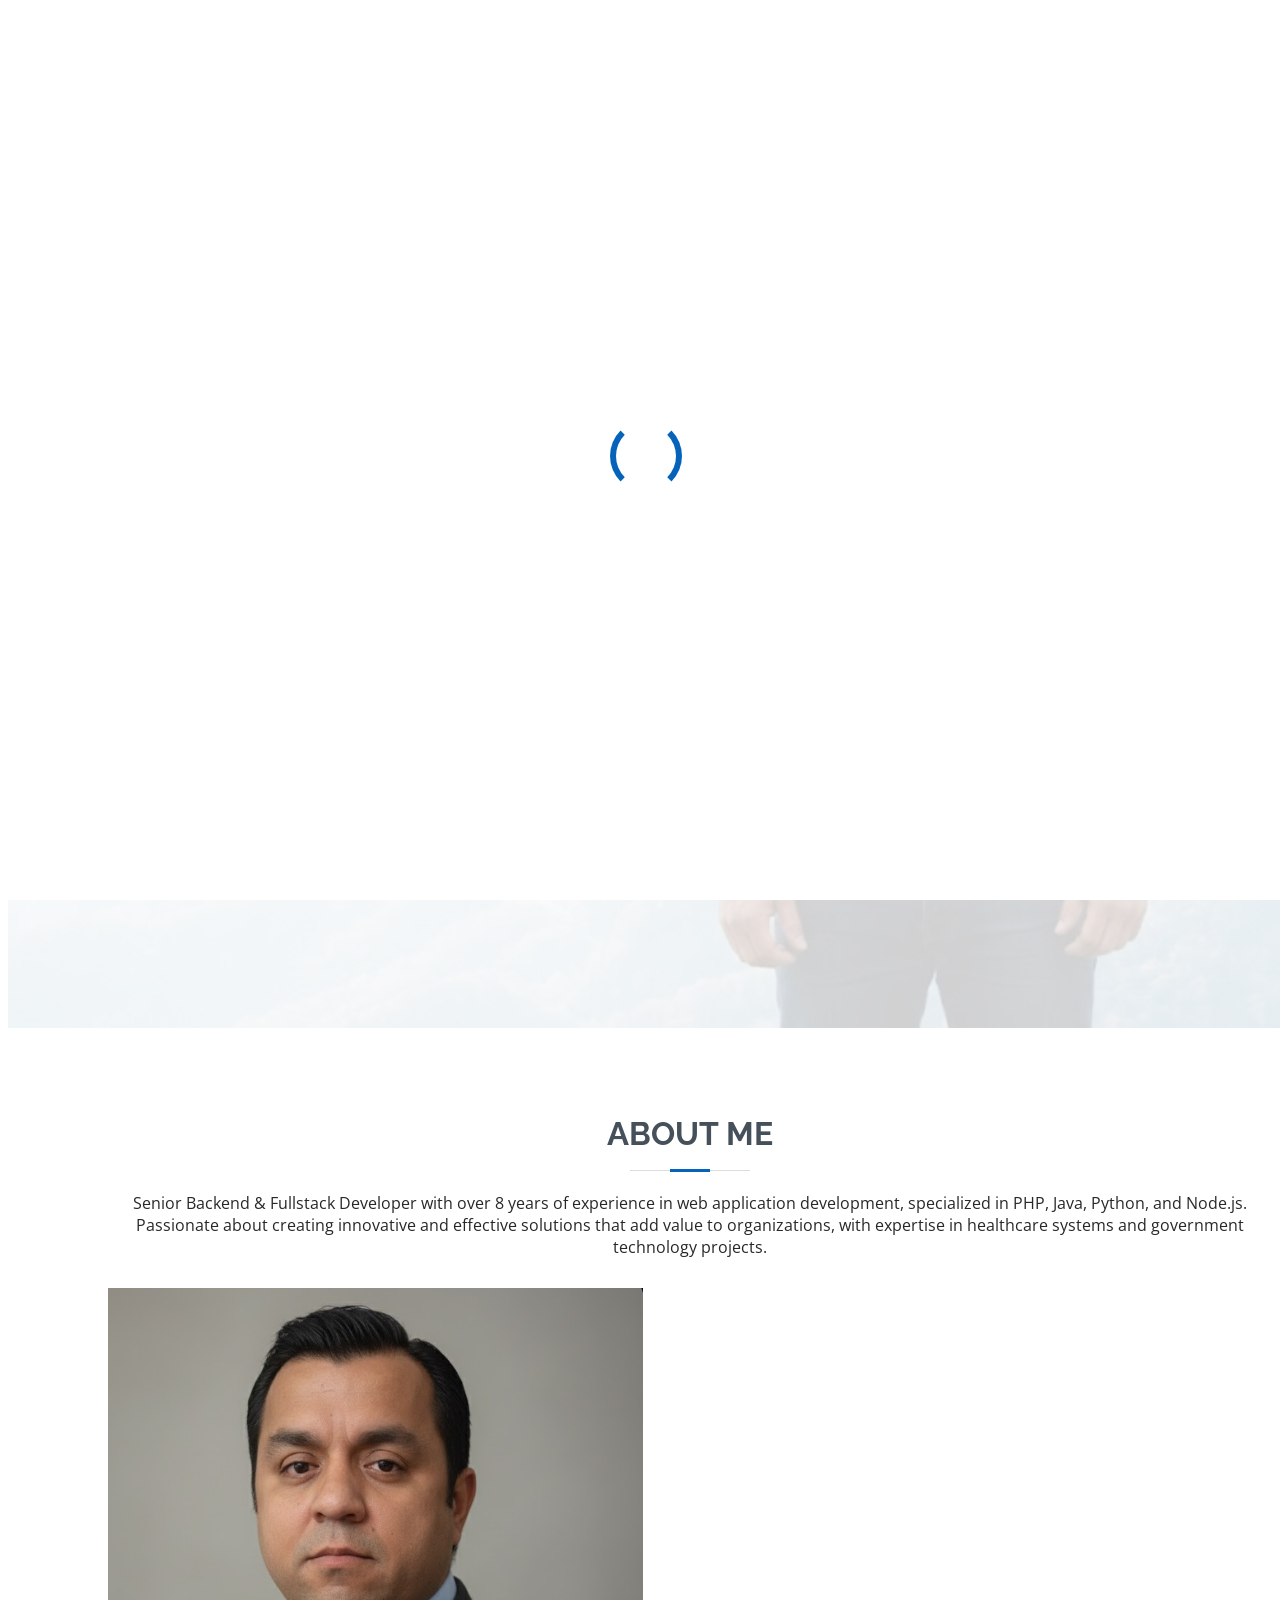
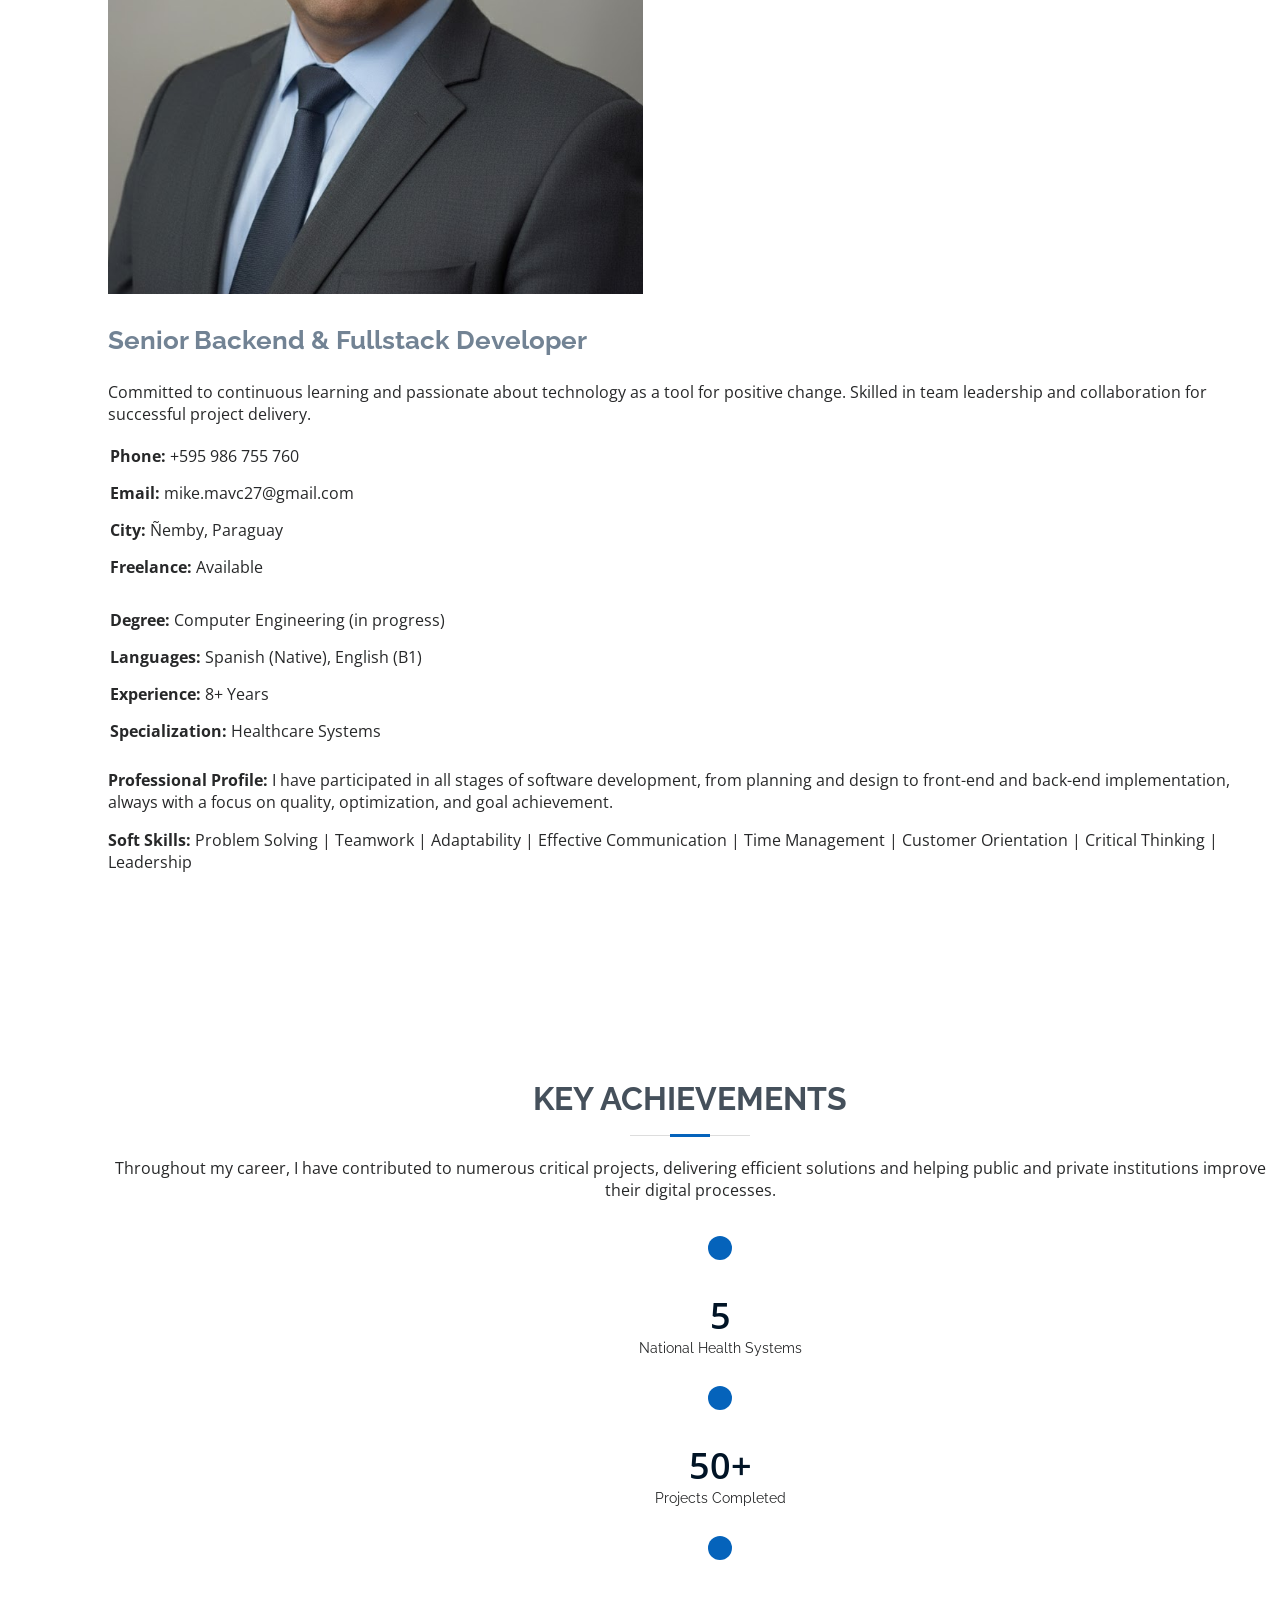
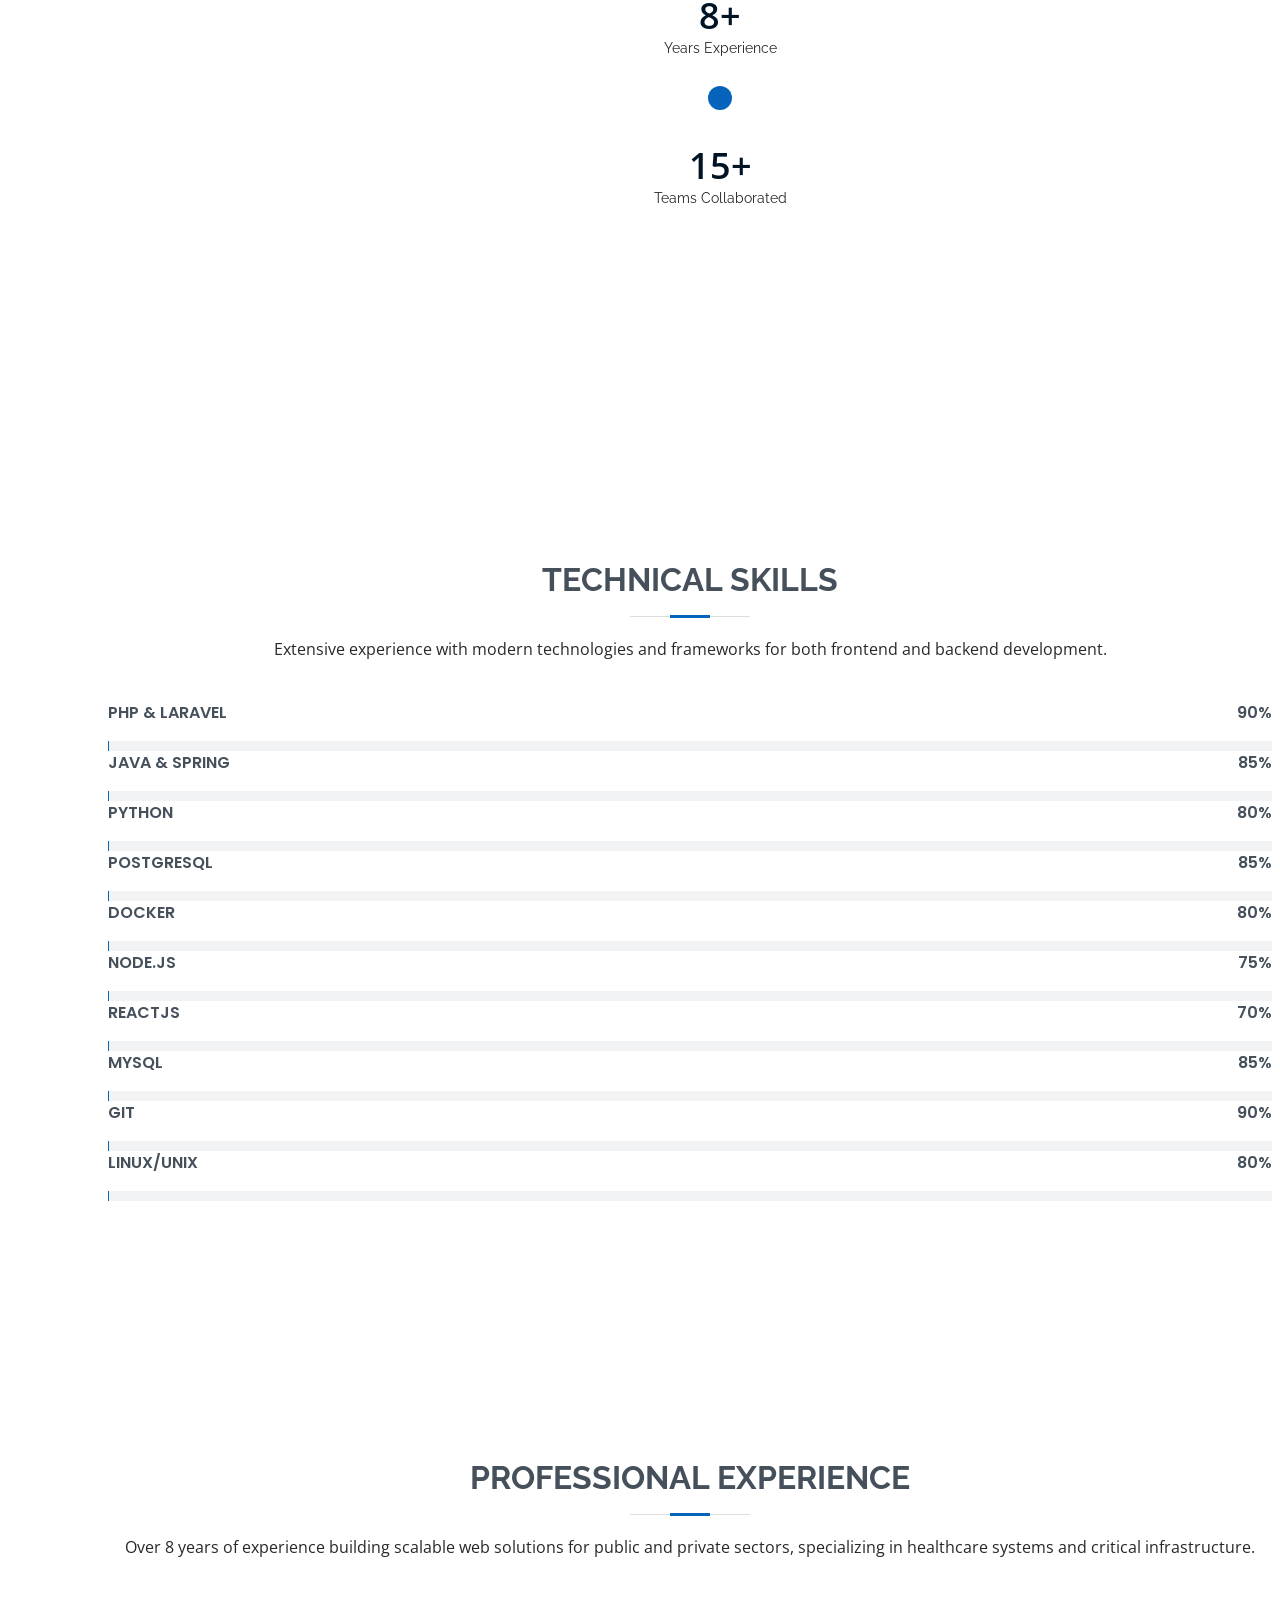
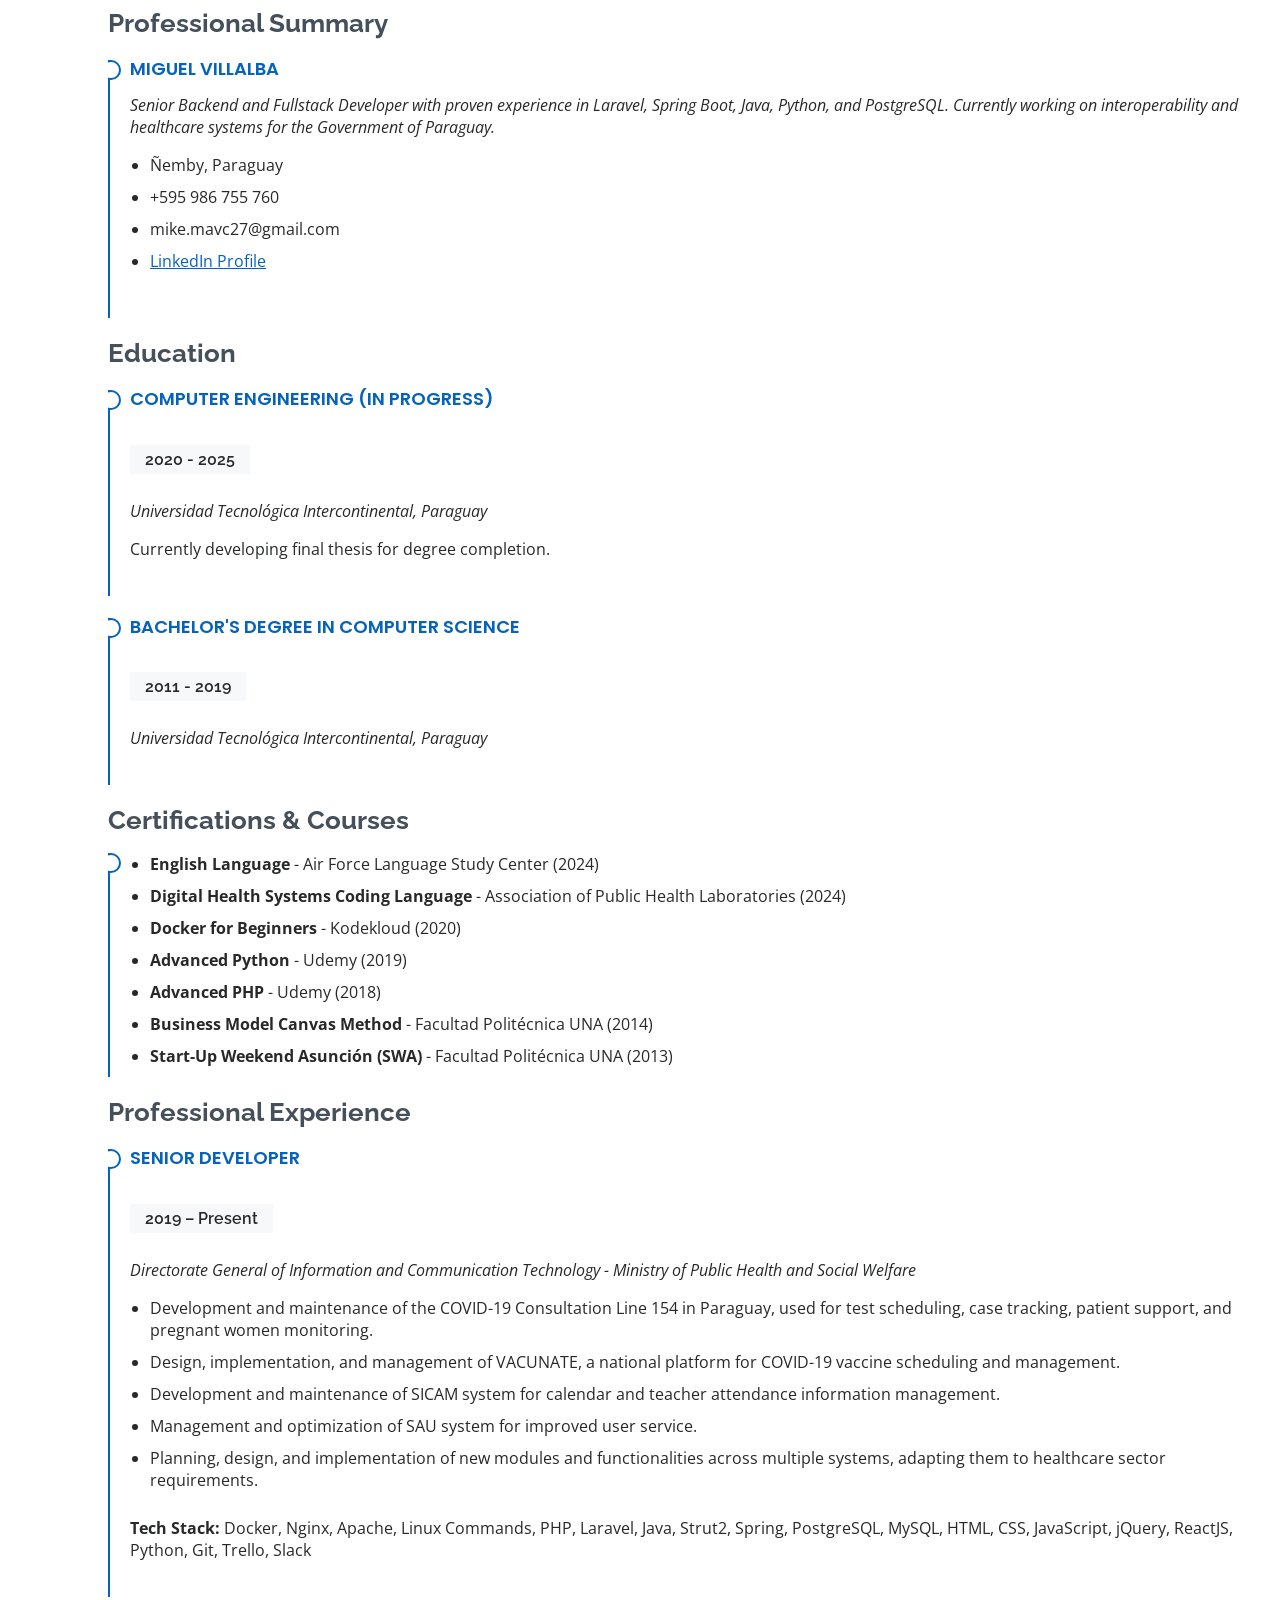
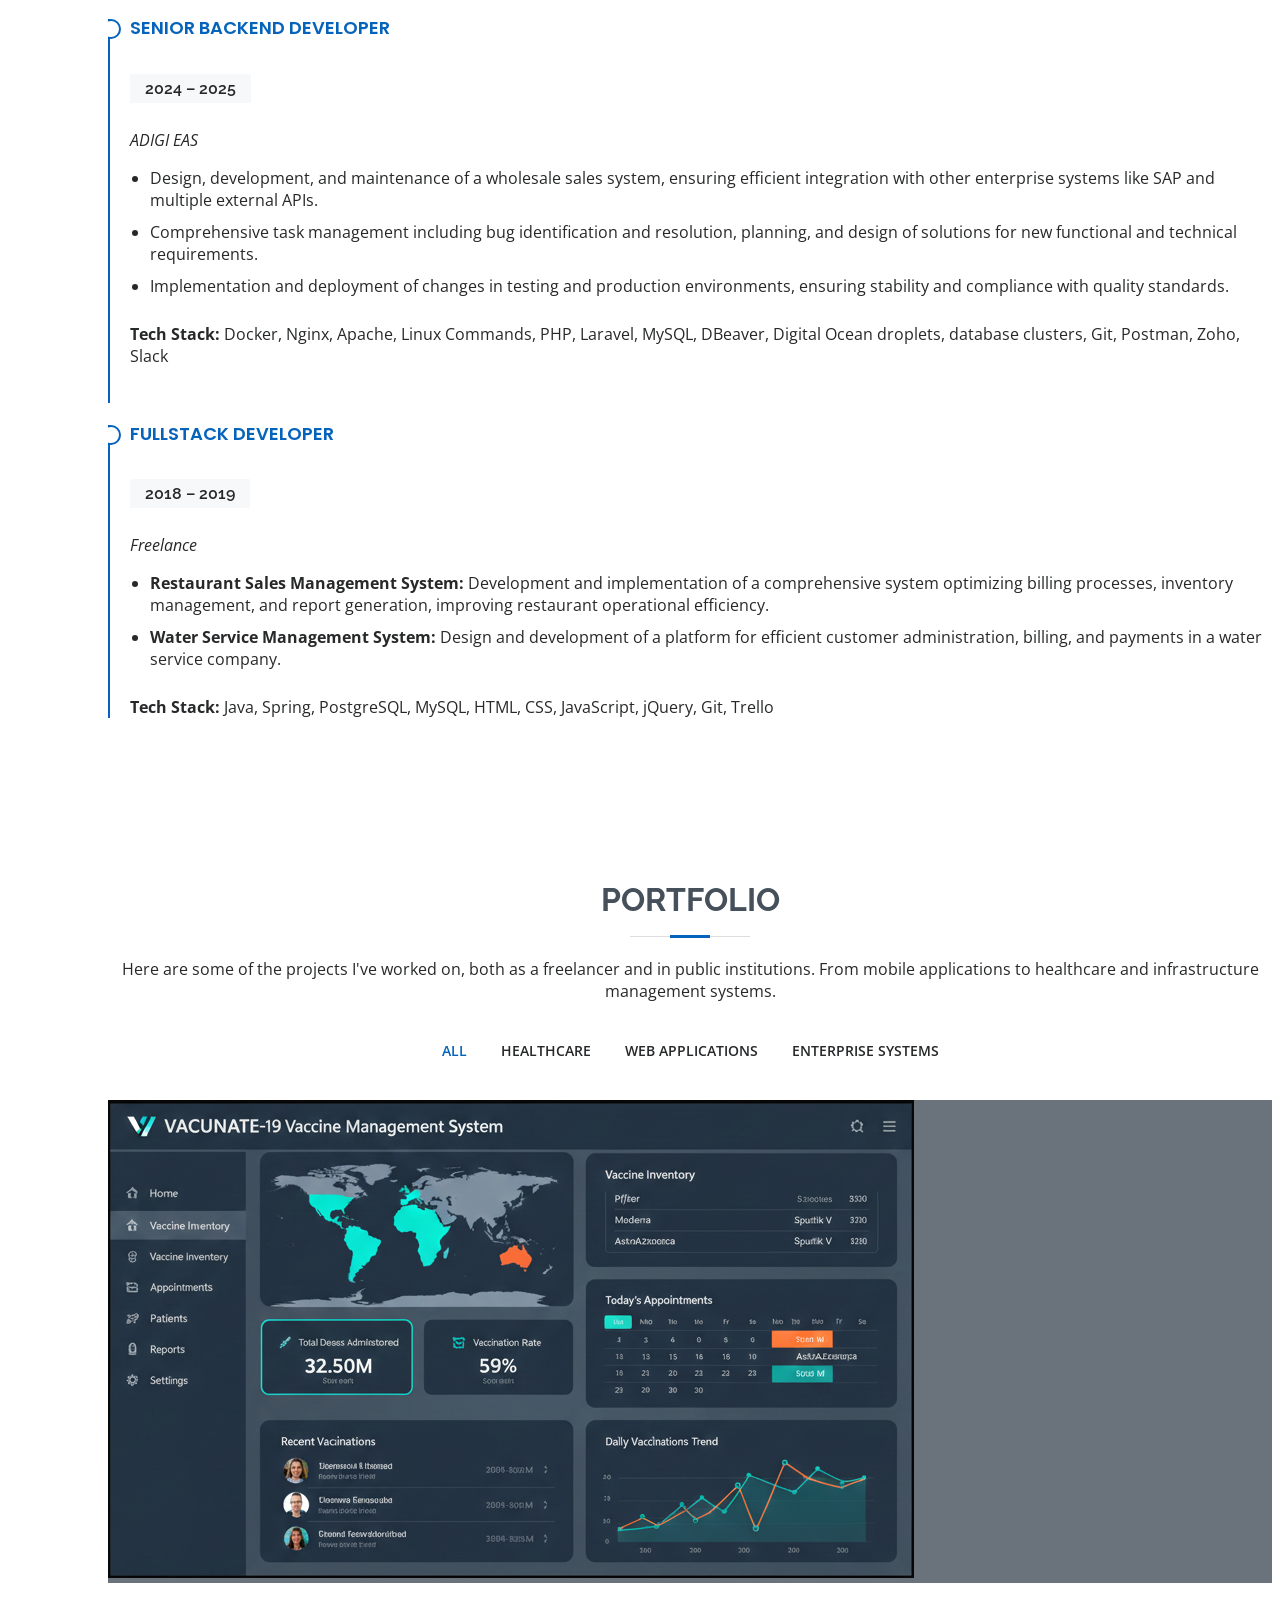
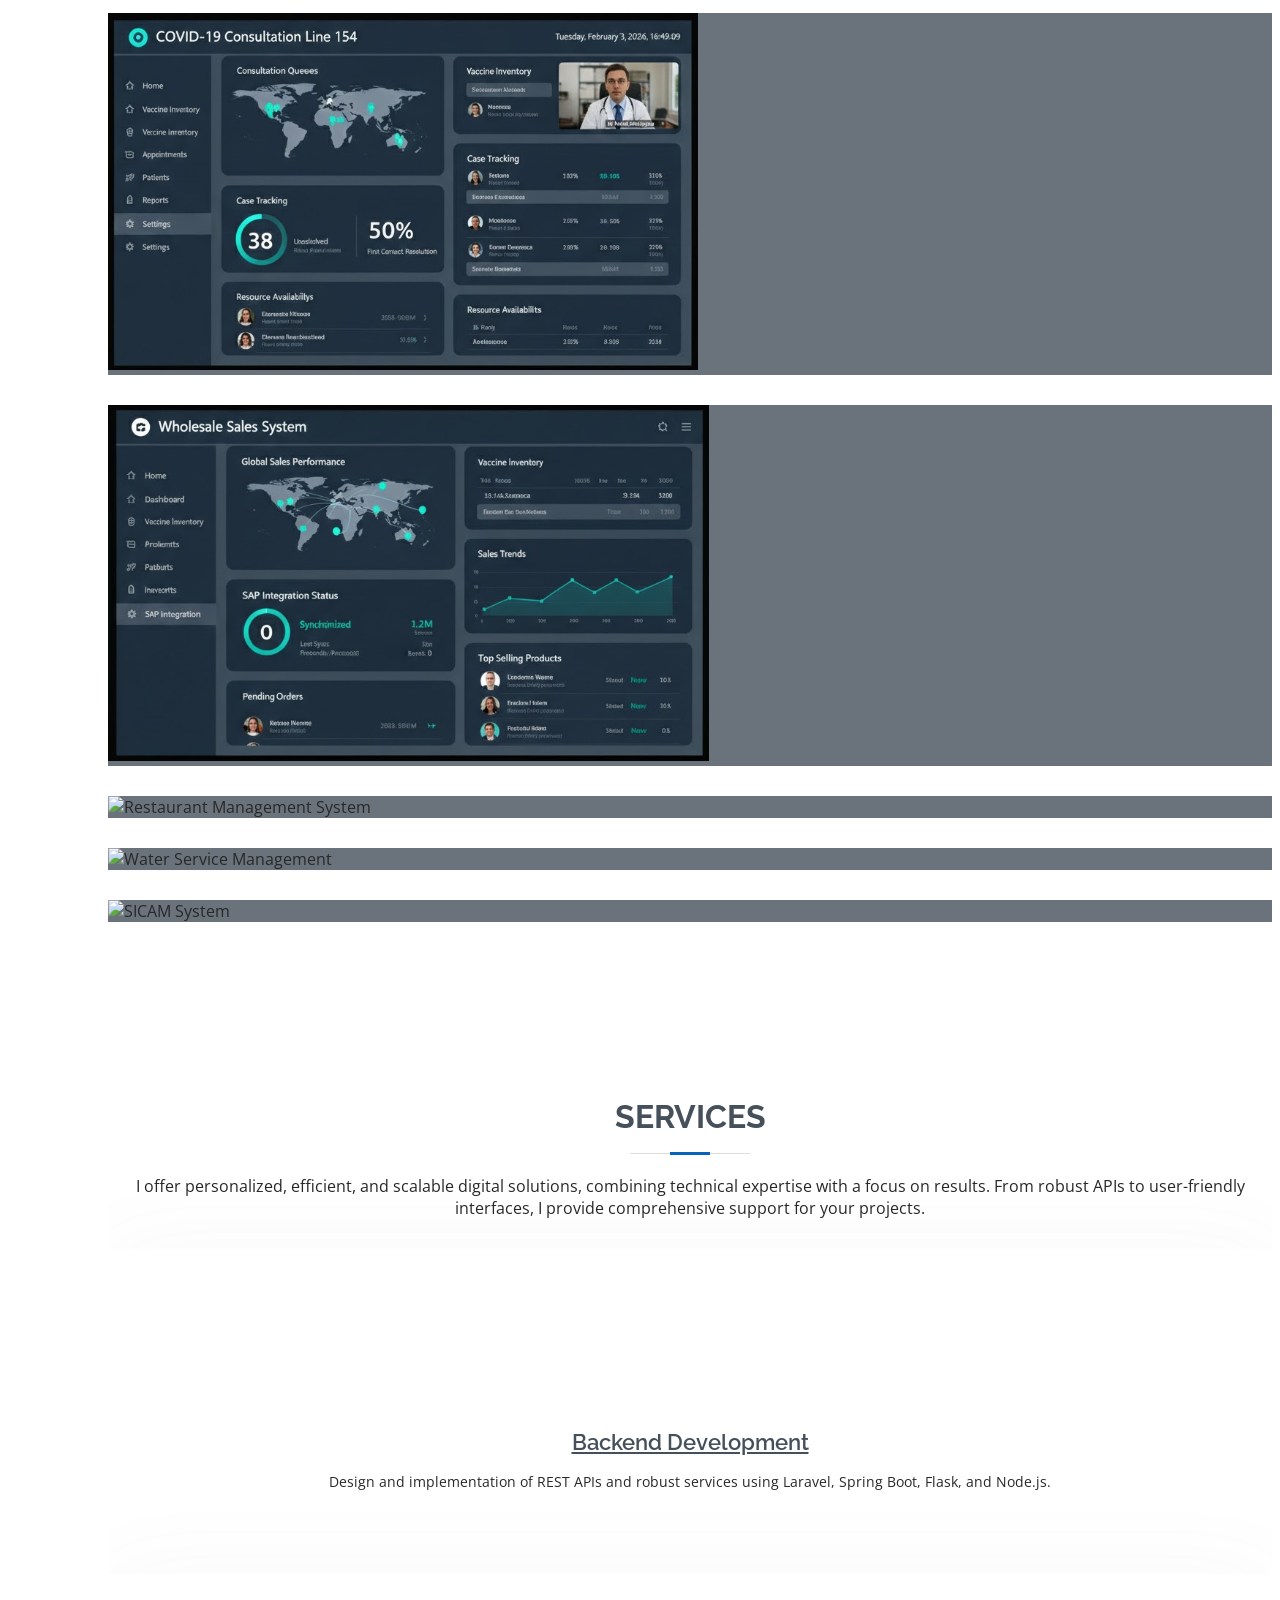
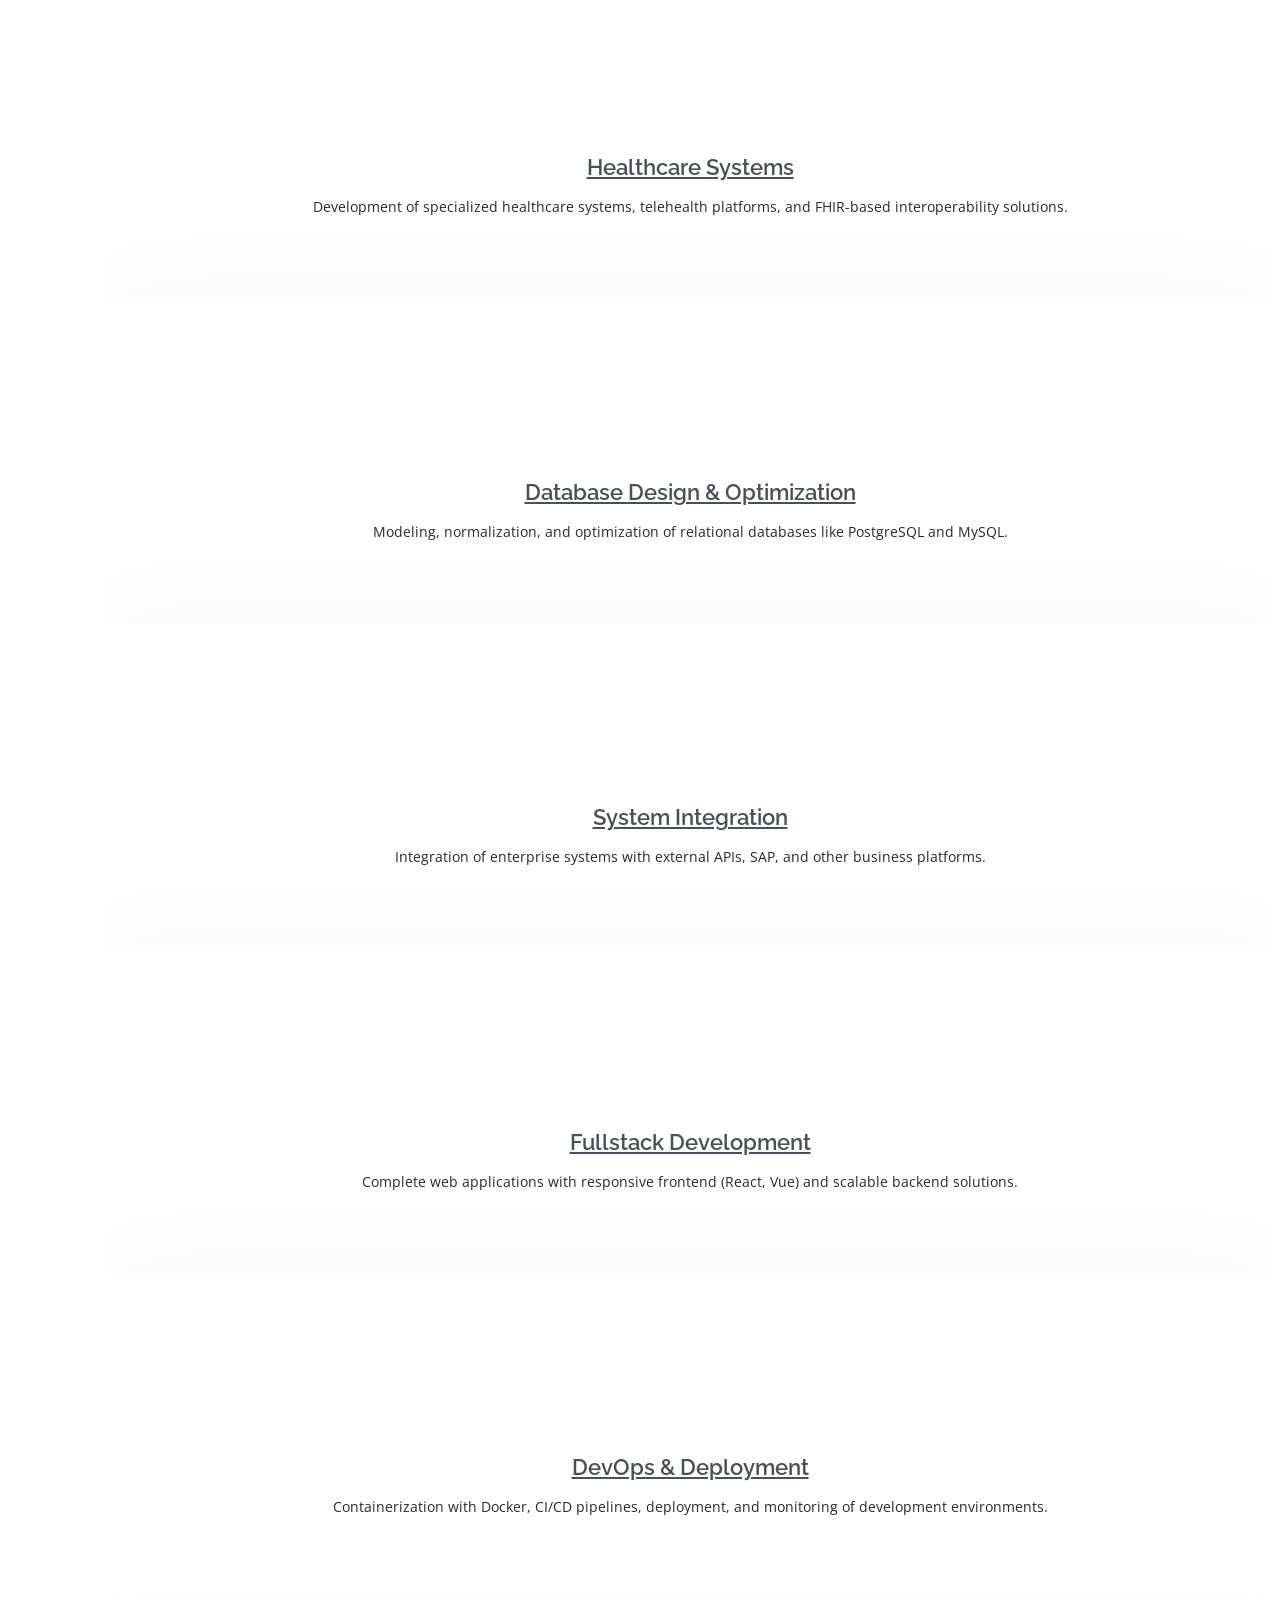
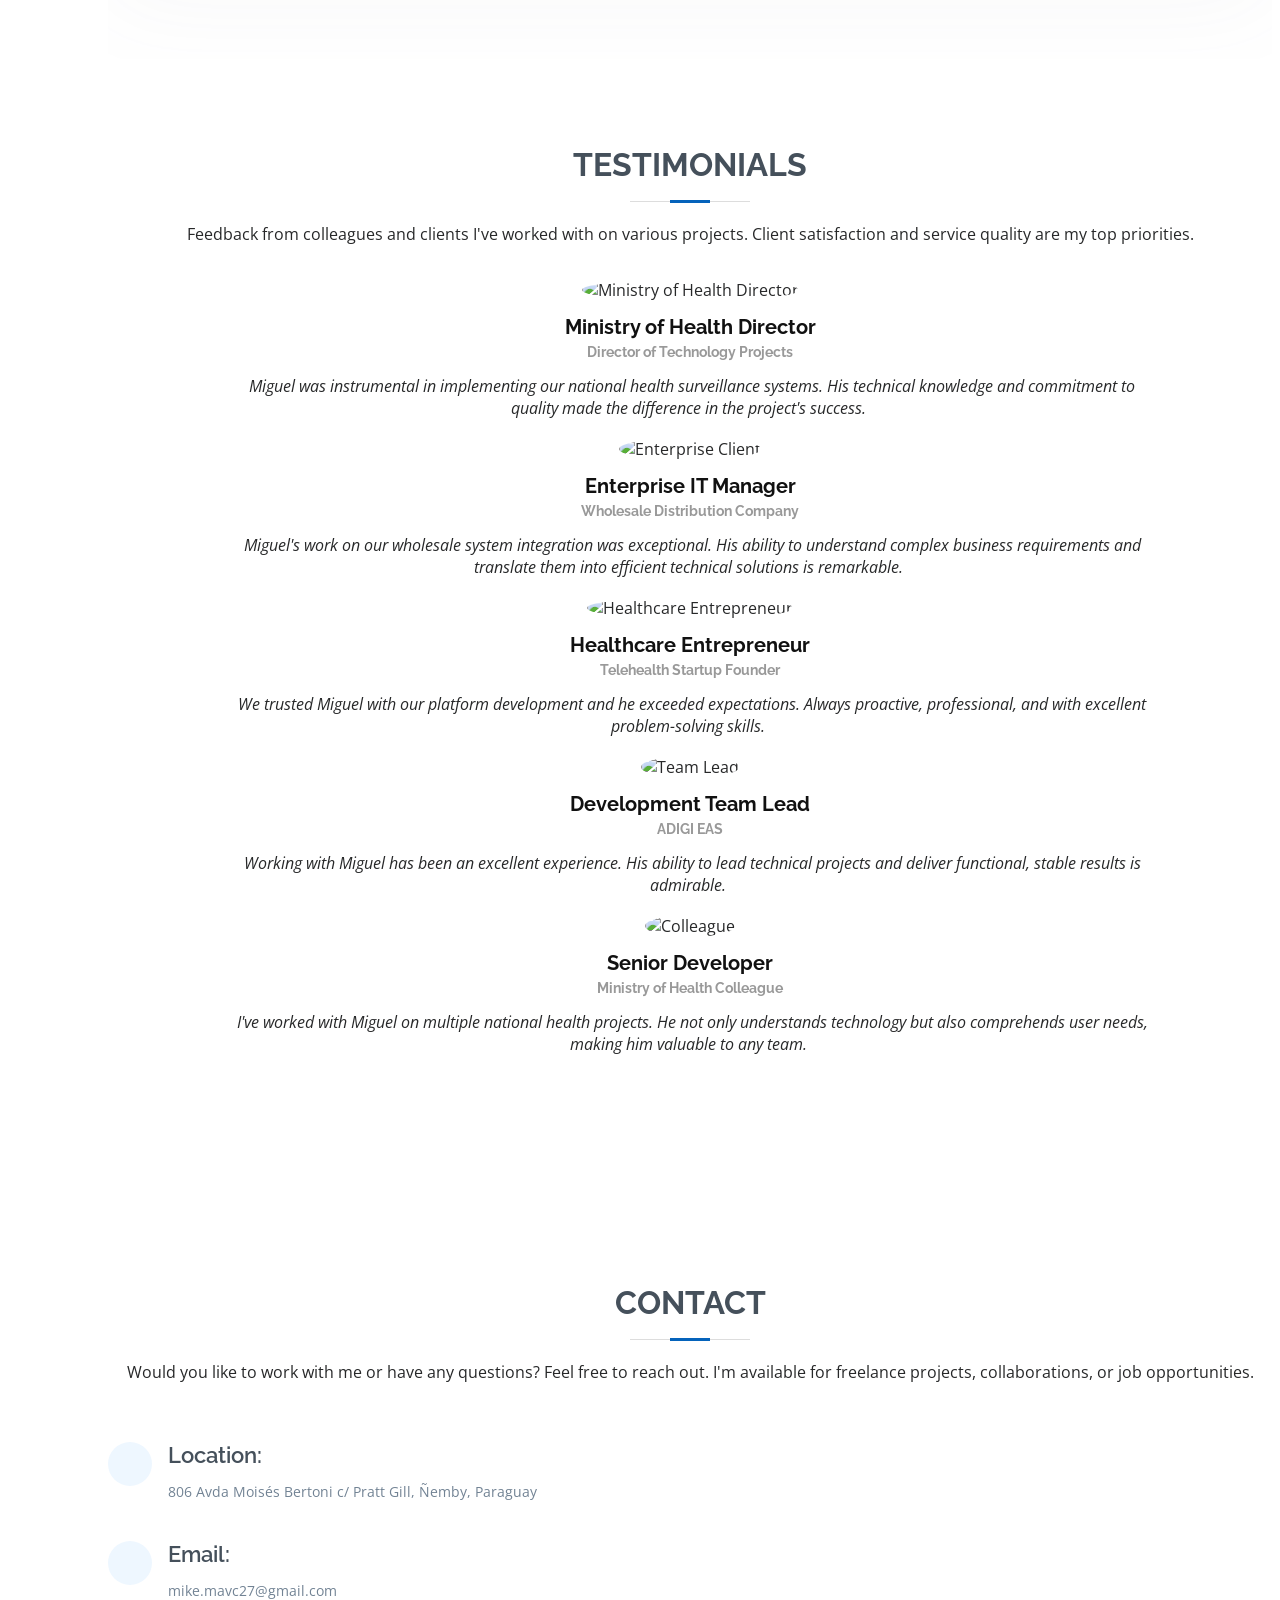
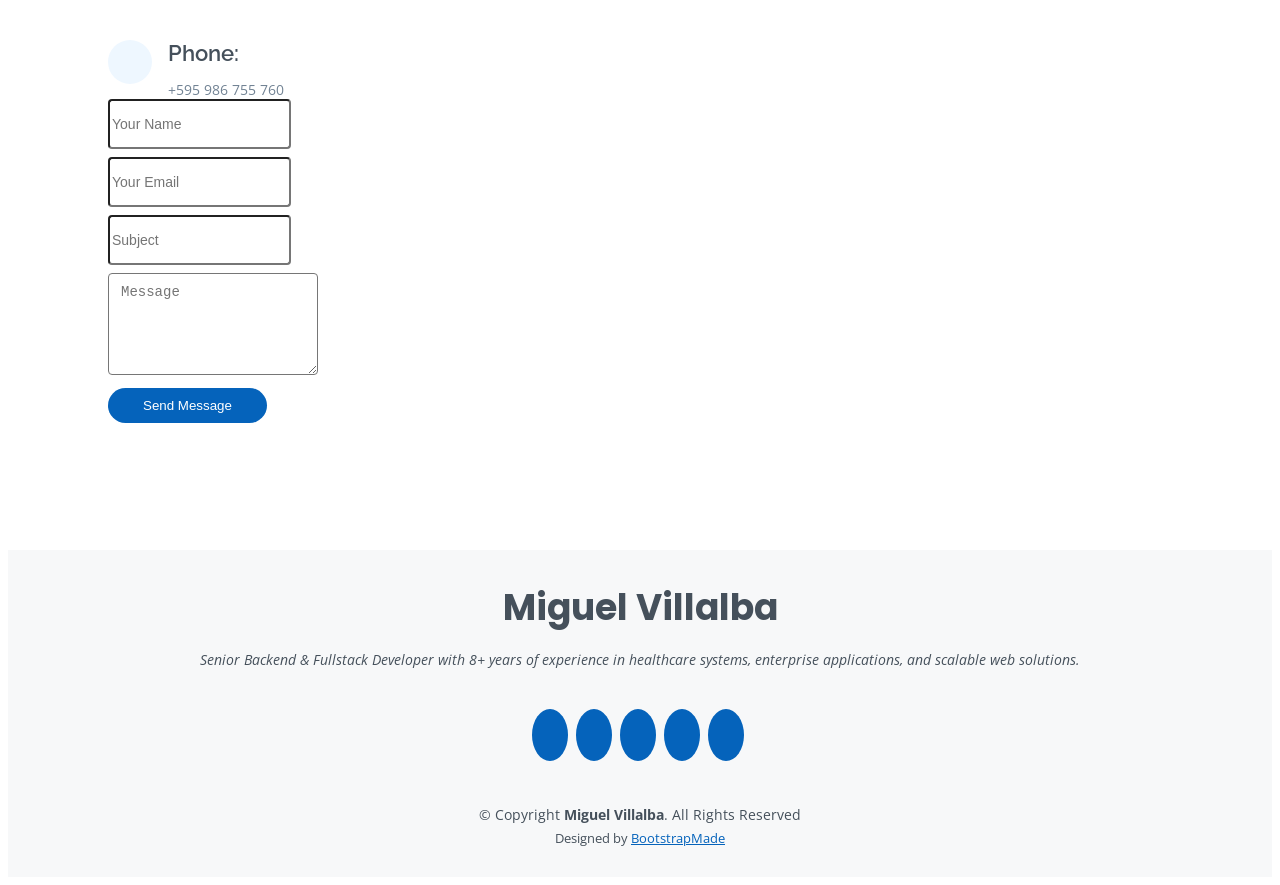
==== index.html @ 80e0166b "fixes" ====
<!DOCTYPE html>
<html lang="en">
  <head>
    <meta charset="utf-8" />
    <meta content="width=device-width, initial-scale=1.0" name="viewport" />

    <title>Miguel Villalba - Senior Backend & Fullstack Developer</title>
    <meta content="Senior Backend & Fullstack Developer with 8+ years of experience in PHP, Java, Python, Node.js, Laravel, Spring Boot. Specialized in health systems and scalable web applications." name="description" />
    <meta content="backend developer, fullstack developer, laravel, spring boot, python, php, java, healthcare systems, FHIR, Paraguay developer" name="keywords" />

    <!-- Favicons -->
    <link href="assets/img/favicon.png" rel="icon" />
    <link href="assets/img/apple-touch-icon.png" rel="apple-touch-icon" />

    <!-- Google Fonts -->
    <link
      href="https://fonts.googleapis.com/css?family=Open+Sans:300,300i,400,400i,600,600i,700,700i|Raleway:300,300i,400,400i,500,500i,600,600i,700,700i|Poppins:300,300i,400,400i,500,500i,600,600i,700,700i"
      rel="stylesheet"
    />

    <!-- Vendor CSS Files -->
    <link
      href="assets/vendor/bootstrap/css/bootstrap.min.css"
      rel="stylesheet"
    />
    <link href="assets/vendor/icofont/icofont.min.css" rel="stylesheet" />
    <link href="assets/vendor/boxicons/css/boxicons.min.css" rel="stylesheet" />
    <link href="assets/vendor/venobox/venobox.css" rel="stylesheet" />
    <link
      href="assets/vendor/owl.carousel/assets/owl.carousel.min.css"
      rel="stylesheet"
    />
    <link href="assets/vendor/aos/aos.css" rel="stylesheet" />

    <!-- Template Main CSS File -->
    <link href="assets/css/style.css" rel="stylesheet" />

    <!-- =======================================================
  * Template Name: MyResume - v2.2.0
  * Template URL: https://bootstrapmade.com/free-html-bootstrap-template-my-resume/
  * Author: BootstrapMade.com
  * License: https://bootstrapmade.com/license/
  ======================================================== -->
  </head>

  <body>
    <!-- ======= Mobile nav toggle button ======= -->
    <button type="button" class="mobile-nav-toggle d-xl-none">
      <i class="icofont-navigation-menu"></i>
    </button>

    <!-- ======= Header ======= -->
    <header id="header" class="d-flex flex-column justify-content-center">
      <nav class="nav-menu">
        <ul>
          <li class="active">
            <a href="#hero"><i class="bx bx-home"></i> <span>Home</span></a>
          </li>
          <li>
            <a href="#about"><i class="bx bx-user"></i> <span>About</span></a>
          </li>
          <li>
            <a href="#resume"
              ><i class="bx bx-file-blank"></i> <span>Resume</span></a
            >
          </li>
          <li>
            <a href="#portfolio"
              ><i class="bx bx-book-content"></i> <span>Portfolio</span></a
            >
          </li>
          <li>
            <a href="#services"
              ><i class="bx bx-server"></i> <span>Services</span></a
            >
          </li>
          <li>
            <a href="#testimonials"
              ><i class="bx bx-chat"></i> <span>Testimonials</span></a
            >
          </li>
          <li>
            <a href="#contact"
              ><i class="bx bx-envelope"></i> <span>Contact</span></a
            >
          </li>
        </ul>
      </nav>
      <!-- .nav-menu -->
    </header>
    <!-- End Header -->

   <!-- ======= Hero ======= -->
<section id="hero" class="d-flex flex-column justify-content-center">
  <div class="container" data-aos="zoom-in" data-aos-delay="100">
    <h1>Miguel Villalba</h1>
    <p>
      <span class="typed" data-typed-items="Senior Backend Developer, Fullstack Developer, Healthcare Systems Specialist, FHIR Specialist"></span>
    </p>
    <div class="social-links">
      <a href="https://twitter.com/miguelvillalba" class="twitter" target="_blank"><i class="bx bxl-twitter"></i></a>
      <a href="https://github.com/MikeRider27" class="github" target="_blank"><i class="bx bxl-github"></i></a>
      <a href="https://www.facebook.com/miguel.villalba" class="facebook" target="_blank"><i class="bx bxl-facebook"></i></a>
      <a href="https://www.instagram.com/mike.mavc27" class="instagram" target="_blank"><i class="bx bxl-instagram"></i></a>
      <a href="https://www.linkedin.com/in/miguel-villalba-dev/" class="linkedin" target="_blank"><i class="bx bxl-linkedin"></i></a>
    </div>
  </div>
</section>
<!-- Fin Hero -->


    <main id="main">
      <!-- ======= Sobre mí ======= -->
      <section id="about" class="about">
        <div class="container" data-aos="fade-up">
          <div class="section-title">
            <h2>About Me</h2>
            <p>
              Senior Backend & Fullstack Developer with over 8 years of experience in web application development, 
              specialized in PHP, Java, Python, and Node.js. Passionate about creating innovative and effective solutions 
              that add value to organizations, with expertise in healthcare systems and government technology projects.
            </p>
          </div>

          <div class="row">
            <div class="col-lg-4">
              <img
                src="assets/img/profile-img.png"
                class="img-fluid"
                alt="Miguel Villalba"
              />
            </div>
            <div class="col-lg-8 pt-4 pt-lg-0 content">
              <h3>Senior Backend &amp; Fullstack Developer</h3>
              <p class="font-italic">
                Committed to continuous learning and passionate about technology as a tool for positive change. 
                Skilled in team leadership and collaboration for successful project delivery.
              </p>
              <div class="row">
                <div class="col-lg-6">
                  <ul>
                    <li>
                      <i class="icofont-rounded-right"></i>
                      <strong>Phone:</strong> +595 986 755 760
                    </li>
                    <li>
                      <i class="icofont-rounded-right"></i>
                      <strong>Email:</strong> mike.mavc27@gmail.com
                    </li>
                    <li>
                      <i class="icofont-rounded-right"></i>
                      <strong>City:</strong> Ñemby, Paraguay
                    </li>
                    <li>
                      <i class="icofont-rounded-right"></i>
                      <strong>Freelance:</strong> Available
                    </li>
                  </ul>
                </div>
                <div class="col-lg-6">
                  <ul>
                    <li>
                      <i class="icofont-rounded-right"></i>
                      <strong>Degree:</strong> Computer Engineering (in progress)
                    </li>
                    <li>
                      <i class="icofont-rounded-right"></i>
                      <strong>Languages:</strong> Spanish (Native), English (B1)
                    </li>
                    <li>
                      <i class="icofont-rounded-right"></i>
                      <strong>Experience:</strong> 8+ Years
                    </li>
                    <li>
                      <i class="icofont-rounded-right"></i>
                      <strong>Specialization:</strong> Healthcare Systems
                    </li>
                  </ul>
                </div>
              </div>
              <p>
                <strong>Professional Profile:</strong> I have participated in all stages of software development, 
                from planning and design to front-end and back-end implementation, always with a focus on quality, 
                optimization, and goal achievement.
              </p>
              <p>
                <strong>Soft Skills:</strong> Problem Solving | Teamwork | Adaptability | Effective Communication | 
                Time Management | Customer Orientation | Critical Thinking | Leadership
              </p>
            </div>
          </div>
        </div>
      </section>
      <!-- Fin Sobre mí -->

      <!-- ======= Hechos Destacados ======= -->
      <section id="facts" class="facts">
        <div class="container" data-aos="fade-up">
          <div class="section-title">
            <h2>Key Achievements</h2>
            <p>
              Throughout my career, I have contributed to numerous critical projects, 
              delivering efficient solutions and helping public and private institutions 
              improve their digital processes.
            </p>
          </div>

          <div class="row">
            <div class="col-lg-3 col-md-6">
              <div class="count-box">
                <i class="icofont-hospital"></i>
                <span data-toggle="counter-up">5</span>
                <p>National Health Systems</p>
              </div>
            </div>

            <div class="col-lg-3 col-md-6 mt-5 mt-md-0">
              <div class="count-box">
                <i class="icofont-document-folder"></i>
                <span data-toggle="counter-up">50+</span>
                <p>Projects Completed</p>
              </div>
            </div>

            <div class="col-lg-3 col-md-6 mt-5 mt-lg-0">
              <div class="count-box">
                <i class="icofont-code"></i>
                <span data-toggle="counter-up">8+</span>
                <p>Years Experience</p>
              </div>
            </div>

            <div class="col-lg-3 col-md-6 mt-5 mt-lg-0">
              <div class="count-box">
                <i class="icofont-users-alt-5"></i>
                <span data-toggle="counter-up">15+</span>
                <p>Teams Collaborated</p>
              </div>
            </div>
          </div>
        </div>
      </section>
      <!-- Fin Hechos Destacados -->

      <!-- ======= Habilidades ======= -->
      <section id="skills" class="skills section-bg">
        <div class="container" data-aos="fade-up">
          <div class="section-title">
            <h2>Technical Skills</h2>
            <p>
              Extensive experience with modern technologies and frameworks for both frontend and backend development.
            </p>
          </div>

          <div class="row skills-content">
            <div class="col-lg-6">
              <div class="progress">
                <span class="skill">PHP & Laravel <i class="val">90%</i></span>
                <div class="progress-bar-wrap">
                  <div
                    class="progress-bar"
                    role="progressbar"
                    aria-valuenow="90"
                    aria-valuemin="0"
                    aria-valuemax="100"
                  ></div>
                </div>
              </div>

              <div class="progress">
                <span class="skill">Java & Spring <i class="val">85%</i></span>
                <div class="progress-bar-wrap">
                  <div
                    class="progress-bar"
                    role="progressbar"
                    aria-valuenow="85"
                    aria-valuemin="0"
                    aria-valuemax="100"
                  ></div>
                </div>
              </div>

              <div class="progress">
                <span class="skill">Python <i class="val">80%</i></span>
                <div class="progress-bar-wrap">
                  <div
                    class="progress-bar"
                    role="progressbar"
                    aria-valuenow="80"
                    aria-valuemin="0"
                    aria-valuemax="100"
                  ></div>
                </div>
              </div>

              <div class="progress">
                <span class="skill">PostgreSQL <i class="val">85%</i></span>
                <div class="progress-bar-wrap">
                  <div
                    class="progress-bar"
                    role="progressbar"
                    aria-valuenow="85"
                    aria-valuemin="0"
                    aria-valuemax="100"
                  ></div>
                </div>
              </div>

              <div class="progress">
                <span class="skill">Docker <i class="val">80%</i></span>
                <div class="progress-bar-wrap">
                  <div
                    class="progress-bar"
                    role="progressbar"
                    aria-valuenow="80"
                    aria-valuemin="0"
                    aria-valuemax="100"
                  ></div>
                </div>
              </div>
            </div>

            <div class="col-lg-6">
              <div class="progress">
                <span class="skill">Node.js <i class="val">75%</i></span>
                <div class="progress-bar-wrap">
                  <div
                    class="progress-bar"
                    role="progressbar"
                    aria-valuenow="75"
                    aria-valuemin="0"
                    aria-valuemax="100"
                  ></div>
                </div>
              </div>

              <div class="progress">
                <span class="skill">ReactJS <i class="val">70%</i></span>
                <div class="progress-bar-wrap">
                  <div
                    class="progress-bar"
                    role="progressbar"
                    aria-valuenow="70"
                    aria-valuemin="0"
                    aria-valuemax="100"
                  ></div>
                </div>
              </div>

              <div class="progress">
                <span class="skill">MySQL <i class="val">85%</i></span>
                <div class="progress-bar-wrap">
                  <div
                    class="progress-bar"
                    role="progressbar"
                    aria-valuenow="85"
                    aria-valuemin="0"
                    aria-valuemax="100"
                  ></div>
                </div>
              </div>

              <div class="progress">
                <span class="skill">Git <i class="val">90%</i></span>
                <div class="progress-bar-wrap">
                  <div
                    class="progress-bar"
                    role="progressbar"
                    aria-valuenow="90"
                    aria-valuemin="0"
                    aria-valuemax="100"
                  ></div>
                </div>
              </div>

              <div class="progress">
                <span class="skill">Linux/Unix <i class="val">80%</i></span>
                <div class="progress-bar-wrap">
                  <div
                    class="progress-bar"
                    role="progressbar"
                    aria-valuenow="80"
                    aria-valuemin="0"
                    aria-valuemax="100"
                  ></div>
                </div>
              </div>
            </div>
          </div>
        </div>
      </section>
      <!-- Fin Habilidades -->

      <!-- ======= Currículum ======= -->
      <section id="resume" class="resume">
        <div class="container" data-aos="fade-up">
          <div class="section-title">
            <h2>Professional Experience</h2>
            <p>
              Over 8 years of experience building scalable web solutions for public and private sectors, 
              specializing in healthcare systems and critical infrastructure.
            </p>
          </div>

          <div class="row">
            <div class="col-lg-6">
              <h3 class="resume-title">Professional Summary</h3>
              <div class="resume-item pb-0">
                <h4>Miguel Villalba</h4>
                <p><em>Senior Backend and Fullstack Developer with proven experience in Laravel, Spring Boot, 
                  Java, Python, and PostgreSQL. Currently working on interoperability and healthcare systems 
                  for the Government of Paraguay.</em></p>
                <ul>
                  <li>Ñemby, Paraguay</li>
                  <li>+595 986 755 760</li>
                  <li>mike.mavc27@gmail.com</li>
                  <li><a href="https://www.linkedin.com/in/miguel-villalba-673517181/" target="_blank">LinkedIn Profile</a></li>
                </ul>
              </div>

              <h3 class="resume-title">Education</h3>
              <div class="resume-item">
                <h4>Computer Engineering (in progress)</h4>
                <h5>2020 - 2025</h5>
                <p><em>Universidad Tecnológica Intercontinental, Paraguay</em></p>
                <p>Currently developing final thesis for degree completion.</p>
              </div>
              <div class="resume-item">
                <h4>Bachelor's Degree in Computer Science</h4>
                <h5>2011 - 2019</h5>
                <p><em>Universidad Tecnológica Intercontinental, Paraguay</em></p>
              </div>

              <h3 class="resume-title">Certifications & Courses</h3>
              <div class="resume-item">
                <ul>
                  <li><strong>English Language</strong> - Air Force Language Study Center (2024)</li>
                  <li><strong>Digital Health Systems Coding Language</strong> - Association of Public Health Laboratories (2024)</li>
                  <li><strong>Docker for Beginners</strong> - Kodekloud (2020)</li>
                  <li><strong>Advanced Python</strong> - Udemy (2019)</li>
                  <li><strong>Advanced PHP</strong> - Udemy (2018)</li>
                  <li><strong>Business Model Canvas Method</strong> - Facultad Politécnica UNA (2014)</li>
                  <li><strong>Start-Up Weekend Asunción (SWA)</strong> - Facultad Politécnica UNA (2013)</li>
                </ul>
              </div>
            </div>

            <div class="col-lg-6">
              <h3 class="resume-title">Professional Experience</h3>
              
              <div class="resume-item">
                <h4>Senior Developer</h4>
                <h5>2019 – Present</h5>
                <p><em>Directorate General of Information and Communication Technology - Ministry of Public Health and Social Welfare</em></p>
                <ul>
                  <li>Development and maintenance of the COVID-19 Consultation Line 154 in Paraguay, used for test scheduling, case tracking, patient support, and pregnant women monitoring.</li>
                  <li>Design, implementation, and management of VACUNATE, a national platform for COVID-19 vaccine scheduling and management.</li>
                  <li>Development and maintenance of SICAM system for calendar and teacher attendance information management.</li>
                  <li>Management and optimization of SAU system for improved user service.</li>
                  <li>Planning, design, and implementation of new modules and functionalities across multiple systems, adapting them to healthcare sector requirements.</li>
                </ul>
                <p><strong>Tech Stack:</strong> Docker, Nginx, Apache, Linux Commands, PHP, Laravel, Java, Strut2, Spring, PostgreSQL, MySQL, HTML, CSS, JavaScript, jQuery, ReactJS, Python, Git, Trello, Slack</p>
              </div>

              <div class="resume-item">
                <h4>Senior Backend Developer</h4>
                <h5>2024 – 2025</h5>
                <p><em>ADIGI EAS</em></p>
                <ul>
                  <li>Design, development, and maintenance of a wholesale sales system, ensuring efficient integration with other enterprise systems like SAP and multiple external APIs.</li>
                  <li>Comprehensive task management including bug identification and resolution, planning, and design of solutions for new functional and technical requirements.</li>
                  <li>Implementation and deployment of changes in testing and production environments, ensuring stability and compliance with quality standards.</li>
                </ul>
                <p><strong>Tech Stack:</strong> Docker, Nginx, Apache, Linux Commands, PHP, Laravel, MySQL, DBeaver, Digital Ocean droplets, database clusters, Git, Postman, Zoho, Slack</p>
              </div>

              <div class="resume-item">
                <h4>FullStack Developer</h4>
                <h5>2018 – 2019</h5>
                <p><em>Freelance</em></p>
                <ul>
                  <li><strong>Restaurant Sales Management System:</strong> Development and implementation of a comprehensive system optimizing billing processes, inventory management, and report generation, improving restaurant operational efficiency.</li>
                  <li><strong>Water Service Management System:</strong> Design and development of a platform for efficient customer administration, billing, and payments in a water service company.</li>
                </ul>
                <p><strong>Tech Stack:</strong> Java, Spring, PostgreSQL, MySQL, HTML, CSS, JavaScript, jQuery, Git, Trello</p>
              </div>
            </div>
          </div>
        </div>
      </section>
      <!-- Fin Currículum -->

      <!-- ======= Portafolio ======= -->
      <section id="portfolio" class="portfolio section-bg">
        <div class="container" data-aos="fade-up">
          <div class="section-title">
            <h2>Portfolio</h2>
            <p>
              Here are some of the projects I've worked on, both as a freelancer and in public institutions. 
              From mobile applications to healthcare and infrastructure management systems.
            </p>
          </div>

          <div class="row">
            <div
              class="col-lg-12 d-flex justify-content-center"
              data-aos="fade-up"
              data-aos-delay="100"
            >
              <ul id="portfolio-flters">
                <li data-filter="*" class="filter-active">All</li>
                <li data-filter=".filter-health">Healthcare</li>
                <li data-filter=".filter-web">Web Applications</li>
                <li data-filter=".filter-systems">Enterprise Systems</li>
              </ul>
            </div>
          </div>

          <div
            class="row portfolio-container"
            data-aos="fade-up"
            data-aos-delay="200"
          >
            <div class="col-lg-4 col-md-6 portfolio-item filter-health">
              <div class="portfolio-wrap">
                <img
                  src="assets/img/vacunate-system.png"
                  class="img-fluid"
                  alt="VACUNATE System"
                />
                <div class="portfolio-info">
                  <h4>VACUNATE Platform</h4>
                  <p>National COVID-19 Vaccine Management System</p>
                  <div class="portfolio-links">
                    <a
                      href="assets/img/vacunate-system.png"
                      data-gall="portfolioGallery"
                      class="venobox"
                      title="VACUNATE Platform"
                      ><i class="bx bx-plus"></i
                    ></a>
                    <a
                      href="portfolio-details-vacunate.html"
                      class="venobox"
                      data-vbtype="iframe"
                      title="Project Details"
                      ><i class="bx bx-link"></i
                    ></a>
                  </div>
                </div>
              </div>
            </div>

            <div class="col-lg-4 col-md-6 portfolio-item filter-health">
              <div class="portfolio-wrap">
                <img
                  src="assets/img/covid-154-system.png"
                  class="img-fluid"
                  alt="COVID-19 Line 154"
                />
                <div class="portfolio-info">
                  <h4>COVID-19 Consultation Line 154</h4>
                  <p>National Telehealth System</p>
                  <div class="portfolio-links">
                    <a
                      href="assets/img/covid-154-system.png"
                      data-gall="portfolioGallery"
                      class="venobox"
                      title="COVID-19 Line 154"
                      ><i class="bx bx-plus"></i
                    ></a>
                    <a
                      href="portfolio-details-covid154.html"
                      class="venobox"
                      data-vbtype="iframe"
                      title="Project Details"
                      ><i class="bx bx-link"></i
                    ></a>
                  </div>
                </div>
              </div>
            </div>

            <div class="col-lg-4 col-md-6 portfolio-item filter-systems">
              <div class="portfolio-wrap">
                <img
                  src="assets/img/wholesale-system.png"
                  class="img-fluid"
                  alt="Wholesale Sales System"
                />
                <div class="portfolio-info">
                  <h4>Wholesale Sales System</h4>
                  <p>Enterprise System with SAP Integration</p>
                  <div class="portfolio-links">
                    <a
                      href="assets/img/wholesale-system.png"
                      data-gall="portfolioGallery"
                      class="venobox"
                      title="Wholesale Sales System"
                      ><i class="bx bx-plus"></i
                    ></a>
                    <a
                      href="portfolio-details-wholesale.html"
                      class="venobox"
                      data-vbtype="iframe"
                      title="Project Details"
                      ><i class="bx bx-link"></i
                    ></a>
                  </div>
                </div>
              </div>
            </div>

            <div class="col-lg-4 col-md-6 portfolio-item filter-web">
              <div class="portfolio-wrap">
                <img
                  src="assets/img/restaurant-system.jpg"
                  class="img-fluid"
                  alt="Restaurant Management System"
                />
                <div class="portfolio-info">
                  <h4>Restaurant Management</h4>
                  <p>Sales, Inventory & Reporting System</p>
                  <div class="portfolio-links">
                    <a
                      href="assets/img/restaurant-system.jpg"
                      data-gall="portfolioGallery"
                      class="venobox"
                      title="Restaurant Management System"
                      ><i class="bx bx-plus"></i
                    ></a>
                    <a
                      href="portfolio-details-restaurant.html"
                      class="venobox"
                      data-vbtype="iframe"
                      title="Project Details"
                      ><i class="bx bx-link"></i
                    ></a>
                  </div>
                </div>
              </div>
            </div>

            <div class="col-lg-4 col-md-6 portfolio-item filter-systems">
              <div class="portfolio-wrap">
                <img
                  src="assets/img/water-service-system.jpg"
                  class="img-fluid"
                  alt="Water Service Management"
                />
                <div class="portfolio-info">
                  <h4>Water Service Management</h4>
                  <p>Customer & Billing Management Platform</p>
                  <div class="portfolio-links">
                    <a
                      href="assets/img/water-service-system.jpg"
                      data-gall="portfolioGallery"
                      class="venobox"
                      title="Water Service Management"
                      ><i class="bx bx-plus"></i
                    ></a>
                    <a
                      href="portfolio-details-water.html"
                      class="venobox"
                      data-vbtype="iframe"
                      title="Project Details"
                      ><i class="bx bx-link"></i
                    ></a>
                  </div>
                </div>
              </div>
            </div>

            <div class="col-lg-4 col-md-6 portfolio-item filter-health">
              <div class="portfolio-wrap">
                <img
                  src="assets/img/sicam-system.jpg"
                  class="img-fluid"
                  alt="SICAM System"
                />
                <div class="portfolio-info">
                  <h4>SICAM System</h4>
                  <p>Teacher Calendar & Attendance Management</p>
                  <div class="portfolio-links">
                    <a
                      href="assets/img/sicam-system.jpg"
                      data-gall="portfolioGallery"
                      class="venobox"
                      title="SICAM System"
                      ><i class="bx bx-plus"></i
                    ></a>
                    <a
                      href="portfolio-details-sicam.html"
                      class="venobox"
                      data-vbtype="iframe"
                      title="Project Details"
                      ><i class="bx bx-link"></i
                    ></a>
                  </div>
                </div>
              </div>
            </div>
          </div>
        </div>
      </section>
      <!-- Fin Portafolio -->

      <!-- ======= Servicios ======= -->
      <section id="services" class="services section-bg">
        <div class="container" data-aos="fade-up">
          <div class="section-title">
            <h2>Services</h2>
            <p>
              I offer personalized, efficient, and scalable digital solutions, combining technical expertise with 
              a focus on results. From robust APIs to user-friendly interfaces, I provide comprehensive support 
              for your projects.
            </p>
          </div>

          <div class="row">
            <div
              class="col-lg-4 col-md-6 d-flex align-items-stretch"
              data-aos="zoom-in"
              data-aos-delay="100"
            >
              <div class="icon-box iconbox-blue">
                <div class="icon">
                  <i class="bx bx-code-alt"></i>
                </div>
                <h4><a href="#">Backend Development</a></h4>
                <p>
                  Design and implementation of REST APIs and robust services using Laravel, Spring Boot, Flask, and Node.js.
                </p>
              </div>
            </div>

            <div
              class="col-lg-4 col-md-6 d-flex align-items-stretch mt-4 mt-md-0"
              data-aos="zoom-in"
              data-aos-delay="200"
            >
              <div class="icon-box iconbox-orange">
                <div class="icon">
                  <i class="bx bx-health"></i>
                </div>
                <h4><a href="#">Healthcare Systems</a></h4>
                <p>
                  Development of specialized healthcare systems, telehealth platforms, and FHIR-based interoperability solutions.
                </p>
              </div>
            </div>

            <div
              class="col-lg-4 col-md-6 d-flex align-items-stretch mt-4 mt-lg-0"
              data-aos="zoom-in"
              data-aos-delay="300"
            >
              <div class="icon-box iconbox-pink">
                <div class="icon">
                  <i class="bx bx-data"></i>
                </div>
                <h4><a href="#">Database Design & Optimization</a></h4>
                <p>
                  Modeling, normalization, and optimization of relational databases like PostgreSQL and MySQL.
                </p>
              </div>
            </div>

            <div
              class="col-lg-4 col-md-6 d-flex align-items-stretch mt-4"
              data-aos="zoom-in"
              data-aos-delay="100"
            >
              <div class="icon-box iconbox-yellow">
                <div class="icon">
                  <i class="bx bx-shield-quarter"></i>
                </div>
                <h4><a href="#">System Integration</a></h4>
                <p>
                  Integration of enterprise systems with external APIs, SAP, and other business platforms.
                </p>
              </div>
            </div>

            <div
              class="col-lg-4 col-md-6 d-flex align-items-stretch mt-4"
              data-aos="zoom-in"
              data-aos-delay="200"
            >
              <div class="icon-box iconbox-red">
                <div class="icon">
                  <i class="bx bx-cube"></i>
                </div>
                <h4><a href="#">Fullstack Development</a></h4>
                <p>
                  Complete web applications with responsive frontend (React, Vue) and scalable backend solutions.
                </p>
              </div>
            </div>

            <div
              class="col-lg-4 col-md-6 d-flex align-items-stretch mt-4"
              data-aos="zoom-in"
              data-aos-delay="300"
            >
              <div class="icon-box iconbox-teal">
                <div class="icon">
                  <i class="bx bx-cog"></i>
                </div>
                <h4><a href="#">DevOps & Deployment</a></h></h4>
                <p>
                  Containerization with Docker, CI/CD pipelines, deployment, and monitoring of development environments.
                </p>
              </div>
            </div>
          </div>
        </div>
      </section>
      <!-- Fin Servicios -->

     <!-- ======= Testimonios ======= -->
<section id="testimonials" class="testimonials section-bg">
  <div class="container" data-aos="fade-up">
    <div class="section-title">
      <h2>Testimonials</h2>
      <p>Feedback from colleagues and clients I've worked with on various projects. Client satisfaction and service quality are my top priorities.</p>
    </div>

    <div class="owl-carousel testimonials-carousel" data-aos="zoom-in" data-aos-delay="100">

      <div class="testimonial-item">
        <img src="assets/img/testimonials/health-minister.jpg" class="testimonial-img" alt="Ministry of Health Director">
        <h3>Ministry of Health Director</h3>
        <h4>Director of Technology Projects</h4>
        <p>
          <i class="bx bxs-quote-alt-left quote-icon-left"></i>
          Miguel was instrumental in implementing our national health surveillance systems. His technical knowledge and commitment to quality made the difference in the project's success.
          <i class="bx bxs-quote-alt-right quote-icon-right"></i>
        </p>
      </div>

      <div class="testimonial-item">
        <img src="assets/img/testimonials/enterprise-client.jpg" class="testimonial-img" alt="Enterprise Client">
        <h3>Enterprise IT Manager</h3>
        <h4>Wholesale Distribution Company</h4>
        <p>
          <i class="bx bxs-quote-alt-left quote-icon-left"></i>
          Miguel's work on our wholesale system integration was exceptional. His ability to understand complex business requirements and translate them into efficient technical solutions is remarkable.
          <i class="bx bxs-quote-alt-right quote-icon-right"></i>
        </p>
      </div>

      <div class="testimonial-item">
        <img src="assets/img/testimonials/health-entrepreneur.jpg" class="testimonial-img" alt="Healthcare Entrepreneur">
        <h3>Healthcare Entrepreneur</h3>
        <h4>Telehealth Startup Founder</h4>
        <p>
          <i class="bx bxs-quote-alt-left quote-icon-left"></i>
          We trusted Miguel with our platform development and he exceeded expectations. Always proactive, professional, and with excellent problem-solving skills.
          <i class="bx bxs-quote-alt-right quote-icon-right"></i>
        </p>
      </div>

      <div class="testimonial-item">
        <img src="assets/img/testimonials/team-lead.jpg" class="testimonial-img" alt="Team Lead">
        <h3>Development Team Lead</h3>
        <h4>ADIGI EAS</h4>
        <p>
          <i class="bx bxs-quote-alt-left quote-icon-left"></i>
          Working with Miguel has been an excellent experience. His ability to lead technical projects and deliver functional, stable results is admirable.
          <i class="bx bxs-quote-alt-right quote-icon-right"></i>
        </p>
      </div>

      <div class="testimonial-item">
        <img src="assets/img/testimonials/colleague.jpg" class="testimonial-img" alt="Colleague">
        <h3>Senior Developer</h3>
        <h4>Ministry of Health Colleague</h4>
        <p>
          <i class="bx bxs-quote-alt-left quote-icon-left"></i>
          I've worked with Miguel on multiple national health projects. He not only understands technology but also comprehends user needs, making him valuable to any team.
          <i class="bx bxs-quote-alt-right quote-icon-right"></i>
        </p>
      </div>

    </div>
  </div>
</section>
<!-- Fin Testimonios -->


     <!-- ======= Contacto ======= -->
<section id="contact" class="contact">
  <div class="container" data-aos="fade-up">

    <div class="section-title">
      <h2>Contact</h2>
      <p>Would you like to work with me or have any questions? Feel free to reach out. I'm available for freelance projects, collaborations, or job opportunities.</p>
    </div>

    <div class="row mt-1">
      <div class="col-lg-4">
        <div class="info">
          <div class="address">
            <i class="icofont-google-map"></i>
            <h4>Location:</h4>
            <p>806 Avda Moisés Bertoni c/ Pratt Gill, Ñemby, Paraguay</p>
          </div>

          <div class="email">
            <i class="icofont-envelope"></i>
            <h4>Email:</h4>
            <p>mike.mavc27@gmail.com</p>
          </div>

          <div class="phone">
            <i class="icofont-phone"></i>
            <h4>Phone:</h4>
            <p>+595 986 755 760</p>
          </div>
        </div>
      </div>

      <div class="col-lg-8 mt-5 mt-lg-0">
        <form action="forms/contact.php" method="post" role="form" class="php-email-form">
          <div class="form-row">
            <div class="col-md-6 form-group">
              <input
                type="text"
                name="name"
                class="form-control"
                id="name"
                placeholder="Your Name"
                data-rule="minlen:4"
                data-msg="Please enter at least 4 characters"
              />
              <div class="validate"></div>
            </div>
            <div class="col-md-6 form-group">
              <input
                type="email"
                class="form-control"
                name="email"
                id="email"
                placeholder="Your Email"
                data-rule="email"
                data-msg="Please enter a valid email"
              />
              <div class="validate"></div>
            </div>
          </div>
          <div class="form-group">
            <input
              type="text"
              class="form-control"
              name="subject"
              id="subject"
              placeholder="Subject"
              data-rule="minlen:4"
              data-msg="Please enter at least 4 characters for the subject"
            />
            <div class="validate"></div>
          </div>
          <div class="form-group">
            <textarea
              class="form-control"
              name="message"
              rows="5"
              data-rule="required"
              data-msg="Please write a message"
              placeholder="Message"
            ></textarea>
            <div class="validate"></div>
          </div>
          <div class="mb-3">
            <div class="loading">Loading...</div>
            <div class="error-message"></div>
            <div class="sent-message">Your message has been sent. Thank you for contacting me!</div>
          </div>
          <div class="text-center">
            <button type="submit">Send Message</button>
          </div>
        </form>
      </div>
    </div>

  </div>
</section>
<!-- Fin Contacto -->

      <!-- End Contact Section -->
    </main>
    <!-- End #main -->

    <!-- ======= Footer ======= -->
    <footer id="footer">
      <div class="container">
        <h3>Miguel Villalba</h3>
        <p>
          Senior Backend & Fullstack Developer with 8+ years of experience in healthcare systems, 
          enterprise applications, and scalable web solutions.
        </p>
        <div class="social-links">
          <a href="https://twitter.com/miguelvillalba" class="twitter" target="_blank"><i class="bx bxl-twitter"></i></a>
          <a href="https://github.com/MikeRider27" class="github" target="_blank"><i class="bx bxl-github"></i></a>
          <a href="https://www.facebook.com/miguel.villalba" class="facebook" target="_blank"><i class="bx bxl-facebook"></i></a>
          <a href="https://www.instagram.com/mike.mavc27" class="instagram" target="_blank"><i class="bx bxl-instagram"></i></a>
          <a href="https://www.linkedin.com/in/miguel-villalba-dev/" class="linkedin" target="_blank"><i class="bx bxl-linkedin"></i></a>
        </div>
        <div class="copyright">
          &copy; Copyright <strong><span>Miguel Villalba</span></strong
          >. All Rights Reserved
        </div>
        <div class="credits">
          Designed by <a href="https://bootstrapmade.com/">BootstrapMade</a>
        </div>
      </div>
    </footer>
    <!-- End Footer -->

    <a href="#" class="back-to-top"><i class="bx bx-up-arrow-alt"></i></a>
    <div id="preloader"></div>

    <!-- Vendor JS Files -->
    <script src="assets/vendor/jquery/jquery.min.js"></script>
    <script src="assets/vendor/bootstrap/js/bootstrap.bundle.min.js"></script>
    <script src="assets/vendor/jquery.easing/jquery.easing.min.js"></script>
    <script src="assets/vendor/php-email-form/validate.js"></script>
    <script src="assets/vendor/waypoints/jquery.waypoints.min.js"></script>
    <script src="assets/vendor/counterup/counterup.min.js"></script>
    <script src="assets/vendor/isotope-layout/isotope.pkgd.min.js"></script>
    <script src="assets/vendor/venobox/venobox.min.js"></script>
    <script src="assets/vendor/owl.carousel/owl.carousel.min.js"></script>
    <script src="assets/vendor/typed.js/typed.min.js"></script>
    <script src="assets/vendor/aos/aos.js"></script>

    <!-- Template Main JS File -->
    <script src="assets/js/main.js"></script>
  </body>
</html>
---- assets/css/style.css ----
/**
* Template Name: MyResume - v2.2.0
* Template URL: https://bootstrapmade.com/free-html-bootstrap-template-my-resume/
* Author: BootstrapMade.com
* License: https://bootstrapmade.com/license/
*/

/*--------------------------------------------------------------
# General
--------------------------------------------------------------*/
body {
  font-family: "Open Sans", sans-serif;
  color: #272829;
}

a {
  color: #0563bb;
}

a:hover {
  color: #067ded;
  text-decoration: none;
}

h1, h2, h3, h4, h5, h6 {
  font-family: "Raleway", sans-serif;
}

/*--------------------------------------------------------------
# Back to top button
--------------------------------------------------------------*/
.back-to-top {
  position: fixed;
  display: none;
  width: 40px;
  height: 40px;
  border-radius: 50px;
  right: 15px;
  bottom: 15px;
  background: #0563bb;
  color: #fff;
  transition: display 0.5s ease-in-out;
  z-index: 99999;
}

.back-to-top i {
  font-size: 24px;
  position: absolute;
  top: 7px;
  left: 8px;
}

.back-to-top:hover {
  color: #fff;
  background: #0678e3;
  transition: background 0.2s ease-in-out;
}

/*--------------------------------------------------------------
# Preloader
--------------------------------------------------------------*/
#preloader {
  position: fixed;
  top: 0;
  left: 0;
  right: 0;
  bottom: 0;
  z-index: 9999;
  overflow: hidden;
  background: #fff;
}

#preloader:before {
  content: "";
  position: fixed;
  top: calc(50% - 30px);
  left: calc(50% - 30px);
  border: 6px solid #0563bb;
  border-top-color: #fff;
  border-bottom-color: #fff;
  border-radius: 50%;
  width: 60px;
  height: 60px;
  -webkit-animation: animate-preloader 1s linear infinite;
  animation: animate-preloader 1s linear infinite;
}

@-webkit-keyframes animate-preloader {
  0% {
    transform: rotate(0deg);
  }
  100% {
    transform: rotate(360deg);
  }
}

@keyframes animate-preloader {
  0% {
    transform: rotate(0deg);
  }
  100% {
    transform: rotate(360deg);
  }
}

/*--------------------------------------------------------------
# Disable aos animation delay on mobile devices
--------------------------------------------------------------*/
@media screen and (max-width: 768px) {
  [data-aos-delay] {
    transition-delay: 0 !important;
  }
}

/*--------------------------------------------------------------
# Header
--------------------------------------------------------------*/
#header {
  position: fixed;
  top: 0;
  left: 0;
  bottom: 0;
  z-index: 9997;
  transition: all 0.5s;
  padding: 15px;
  overflow-y: auto;
}

@media (max-width: 992px) {
  #header {
    width: 300px;
    background: #fff;
    border-right: 1px solid #e6e9ec;
    left: -300px;
  }
}

@media (min-width: 992px) {
  #main {
    margin-left: 100px;
  }
}

/*--------------------------------------------------------------
# Navigation Menu
--------------------------------------------------------------*/
/* Desktop Navigation */
.nav-menu * {
  margin: 0;
  padding: 0;
  list-style: none;
}

.nav-menu > ul > li {
  position: relative;
  white-space: nowrap;
}

.nav-menu a {
  display: flex;
  align-items: center;
  color: #45505b;
  padding: 10px 18px;
  margin-bottom: 8px;
  transition: 0.3s;
  font-size: 15px;
  border-radius: 50px;
  background: #f2f3f5;
  height: 56px;
  width: 100%;
  overflow: hidden;
  transition: 0.3s;
}

.nav-menu a i {
  font-size: 20px;
}

.nav-menu a span {
  padding: 0 5px 0 7px;
  color: #45505b;
}

@media (min-width: 992px) {
  .nav-menu a {
    width: 56px;
  }
  .nav-menu a span {
    display: none;
    color: #fff;
  }
}

.nav-menu a:hover, .nav-menu .active > a, .nav-menu li:hover > a {
  color: #fff;
  background: #0563bb;
}

.nav-menu a:hover span, .nav-menu .active > a span, .nav-menu li:hover > a span {
  color: #fff;
}

.nav-menu a:hover, .nav-menu li:hover > a {
  width: 100%;
  color: #fff;
}

.nav-menu a:hover span, .nav-menu li:hover > a span {
  display: block;
}

/* Mobile Navigation */
.mobile-nav-toggle {
  position: fixed;
  right: 15px;
  top: 15px;
  z-index: 9998;
  border: 0;
  background: none;
  font-size: 24px;
  transition: all 0.4s;
  outline: none !important;
  line-height: 1;
  cursor: pointer;
  text-align: right;
}

.mobile-nav-toggle i {
  color: #45505b;
}

.mobile-nav-active {
  overflow: hidden;
}

.mobile-nav-active #header {
  left: 0;
}

.mobile-nav-active .mobile-nav-toggle i {
  color: #0563bb;
}

/*--------------------------------------------------------------
# Hero Section
--------------------------------------------------------------*/
#hero {
  width: 100%;
  height: 100vh;
  background: url("../img/hero-bg.jpeg") top right no-repeat;
  background-size: cover;
  position: relative;
}

@media (min-width: 992px) {
  #hero {
    padding-left: 160px;
  }
}

#hero:before {
  content: "";
  background: rgba(255, 255, 255, 0.8);
  position: absolute;
  bottom: 0;
  top: 0;
  left: 0;
  right: 0;
}

#hero h1 {
  margin: 0;
  font-size: 64px;
  font-weight: 700;
  line-height: 56px;
  color: #45505b;
}

#hero p {
  color: #45505b;
  margin: 15px 0 0 0;
  font-size: 26px;
  font-family: "Poppins", sans-serif;
}

#hero p span {
  color: #0563bb;
  letter-spacing: 1px;
}

#hero .social-links {
  margin-top: 30px;
}

#hero .social-links a {
  font-size: 24px;
  display: inline-block;
  color: #45505b;
  line-height: 1;
  margin-right: 20px;
  transition: 0.3s;
}

#hero .social-links a:hover {
  color: #0563bb;
}

@media (max-width: 992px) {
  #hero {
    text-align: center;
  }
  #hero h1 {
    font-size: 32px;
    line-height: 36px;
  }
  #hero p {
    margin-top: 10px;
    font-size: 20px;
    line-height: 24px;
  }
}

/*--------------------------------------------------------------
# Sections General
--------------------------------------------------------------*/
section {
  padding: 60px 0;
  overflow: hidden;
}

.section-title {
  text-align: center;
  padding-bottom: 30px;
}

.section-title h2 {
  font-size: 32px;
  font-weight: bold;
  text-transform: uppercase;
  margin-bottom: 20px;
  padding-bottom: 20px;
  position: relative;
  color: #45505b;
}

.section-title h2::before {
  content: '';
  position: absolute;
  display: block;
  width: 120px;
  height: 1px;
  background: #ddd;
  bottom: 1px;
  left: calc(50% - 60px);
}

.section-title h2::after {
  content: '';
  position: absolute;
  display: block;
  width: 40px;
  height: 3px;
  background: #0563bb;
  bottom: 0;
  left: calc(50% - 20px);
}

.section-title p {
  margin-bottom: 0;
}

/*--------------------------------------------------------------
# About
--------------------------------------------------------------*/
.about .content h3 {
  font-weight: 700;
  font-size: 26px;
  color: #728394;
}

.about .content ul {
  list-style: none;
  padding: 0;
}

.about .content ul li {
  padding-bottom: 10px;
}

.about .content ul i {
  font-size: 20px;
  padding-right: 2px;
  color: #0563bb;
}

.about .content p:last-child {
  margin-bottom: 0;
}

/*--------------------------------------------------------------
# Facts
--------------------------------------------------------------*/
.facts .count-box {
  padding: 30px 30px 25px 30px;
  margin-top: 30px;
  width: 100%;
  position: relative;
  text-align: center;
  background: #fff;
}

.facts .count-box i {
  position: absolute;
  top: -25px;
  left: 50%;
  transform: translateX(-50%);
  font-size: 24px;
  background: #0563bb;
  padding: 12px;
  color: #fff;
  border-radius: 50px;
}

.facts .count-box span {
  font-size: 36px;
  display: block;
  font-weight: 600;
  color: #011426;
}

.facts .count-box p {
  padding: 0;
  margin: 0;
  font-family: "Raleway", sans-serif;
  font-size: 14px;
}

/*--------------------------------------------------------------
# Akills
--------------------------------------------------------------*/
.skills .progress {
  height: 50px;
  display: block;
  background: none;
}

.skills .progress .skill {
  padding: 10px 0;
  margin: 0 0 6px 0;
  text-transform: uppercase;
  display: block;
  font-weight: 600;
  font-family: "Poppins", sans-serif;
  color: #45505b;
}

.skills .progress .skill .val {
  float: right;
  font-style: normal;
}

.skills .progress-bar-wrap {
  background: #f2f3f5;
}

.skills .progress-bar {
  width: 1px;
  height: 10px;
  transition: .9s;
  background-color: #0563bb;
}

/*--------------------------------------------------------------
# Resume
--------------------------------------------------------------*/
.resume .resume-title {
  font-size: 26px;
  font-weight: 700;
  margin-top: 20px;
  margin-bottom: 20px;
  color: #45505b;
}

.resume .resume-item {
  padding: 0 0 20px 20px;
  margin-top: -2px;
  border-left: 2px solid #0563bb;
  position: relative;
}

.resume .resume-item h4 {
  line-height: 18px;
  font-size: 18px;
  font-weight: 600;
  text-transform: uppercase;
  font-family: "Poppins", sans-serif;
  color: #0563bb;
  margin-bottom: 10px;
}

.resume .resume-item h5 {
  font-size: 16px;
  background: #f7f8f9;
  padding: 5px 15px;
  display: inline-block;
  font-weight: 600;
  margin-bottom: 10px;
}

.resume .resume-item ul {
  padding-left: 20px;
}

.resume .resume-item ul li {
  padding-bottom: 10px;
}

.resume .resume-item:last-child {
  padding-bottom: 0;
}

.resume .resume-item::before {
  content: "";
  position: absolute;
  width: 16px;
  height: 16px;
  border-radius: 50px;
  left: -9px;
  top: 0;
  background: #fff;
  border: 2px solid #0563bb;
}

/*--------------------------------------------------------------
# Portfolio
--------------------------------------------------------------*/
.portfolio .portfolio-item {
  margin-bottom: 30px;
}

.portfolio #portfolio-flters {
  padding: 0;
  margin: 0 auto 25px auto;
  list-style: none;
  text-align: center;
  background: #fff;
  border-radius: 50px;
  padding: 2px 15px;
}

.portfolio #portfolio-flters li {
  cursor: pointer;
  display: inline-block;
  padding: 10px 15px;
  font-size: 14px;
  font-weight: 600;
  line-height: 1;
  text-transform: uppercase;
  color: #272829;
  margin-bottom: 5px;
  transition: all 0.3s ease-in-out;
}

.portfolio #portfolio-flters li:hover, .portfolio #portfolio-flters li.filter-active {
  color: #0563bb;
}

.portfolio #portfolio-flters li:last-child {
  margin-right: 0;
}

.portfolio .portfolio-wrap {
  transition: 0.3s;
  position: relative;
  overflow: hidden;
  z-index: 1;
  background: rgba(69, 80, 91, 0.8);
}

.portfolio .portfolio-wrap::before {
  content: "";
  background: rgba(255, 255, 255, 0.7);
  position: absolute;
  left: 30px;
  right: 30px;
  top: 30px;
  bottom: 30px;
  transition: all ease-in-out 0.3s;
  z-index: 2;
  opacity: 0;
}

.portfolio .portfolio-wrap .portfolio-info {
  opacity: 0;
  position: absolute;
  top: 0;
  left: 0;
  right: 0;
  bottom: 0;
  text-align: center;
  z-index: 3;
  transition: all ease-in-out 0.3s;
  display: flex;
  flex-direction: column;
  justify-content: center;
  align-items: center;
}

.portfolio .portfolio-wrap .portfolio-info::before {
  display: block;
  content: "";
  width: 48px;
  height: 48px;
  position: absolute;
  top: 35px;
  left: 35px;
  border-top: 3px solid #d7dce1;
  border-left: 3px solid #d7dce1;
  transition: all 0.5s ease 0s;
  z-index: 9994;
}

.portfolio .portfolio-wrap .portfolio-info::after {
  display: block;
  content: "";
  width: 48px;
  height: 48px;
  position: absolute;
  bottom: 35px;
  right: 35px;
  border-bottom: 3px solid #d7dce1;
  border-right: 3px solid #d7dce1;
  transition: all 0.5s ease 0s;
  z-index: 9994;
}

.portfolio .portfolio-wrap .portfolio-info h4 {
  font-size: 20px;
  color: #45505b;
  font-weight: 600;
}

.portfolio .portfolio-wrap .portfolio-info p {
  color: #45505b;
  font-size: 14px;
  text-transform: uppercase;
  padding: 0;
  margin: 0;
}

.portfolio .portfolio-wrap .portfolio-links {
  text-align: center;
  z-index: 4;
}

.portfolio .portfolio-wrap .portfolio-links a {
  color: #45505b;
  margin: 0 2px;
  font-size: 28px;
  display: inline-block;
  transition: 0.3s;
}

.portfolio .portfolio-wrap .portfolio-links a:hover {
  color: #148af9;
}

.portfolio .portfolio-wrap:hover::before {
  top: 0;
  left: 0;
  right: 0;
  bottom: 0;
  opacity: 1;
}

.portfolio .portfolio-wrap:hover .portfolio-info {
  opacity: 1;
}

.portfolio .portfolio-wrap:hover .portfolio-info::before {
  top: 15px;
  left: 15px;
}

.portfolio .portfolio-wrap:hover .portfolio-info::after {
  bottom: 15px;
  right: 15px;
}

/*--------------------------------------------------------------
# Services
--------------------------------------------------------------*/
.services .icon-box {
  text-align: center;
  padding: 70px 20px 80px 20px;
  transition: all ease-in-out 0.3s;
  background: #fff;
  box-shadow: 0px 5px 90px 0px rgba(110, 123, 131, 0.05);
}

.services .icon-box .icon {
  margin: 0 auto;
  width: 100px;
  height: 100px;
  display: flex;
  align-items: center;
  justify-content: center;
  transition: ease-in-out 0.3s;
  position: relative;
}

.services .icon-box .icon i {
  font-size: 36px;
  transition: 0.5s;
  position: relative;
}

.services .icon-box .icon svg {
  position: absolute;
  top: 0;
  left: 0;
}

.services .icon-box .icon svg path {
  transition: 0.5s;
  fill: #f5f5f5;
}

.services .icon-box h4 {
  font-weight: 600;
  margin: 10px 0 15px 0;
  font-size: 22px;
}

.services .icon-box h4 a {
  color: #45505b;
  transition: ease-in-out 0.3s;
}

.services .icon-box p {
  line-height: 24px;
  font-size: 14px;
  margin-bottom: 0;
}

.services .icon-box:hover {
  border-color: #fff;
  box-shadow: 0px 0 35px 0 rgba(0, 0, 0, 0.08);
}

.services .iconbox-blue i {
  color: #47aeff;
}

.services .iconbox-blue:hover .icon i {
  color: #fff;
}

.services .iconbox-blue:hover .icon path {
  fill: #47aeff;
}

.services .iconbox-orange i {
  color: #ffa76e;
}

.services .iconbox-orange:hover .icon i {
  color: #fff;
}

.services .iconbox-orange:hover .icon path {
  fill: #ffa76e;
}

.services .iconbox-pink i {
  color: #e80368;
}

.services .iconbox-pink:hover .icon i {
  color: #fff;
}

.services .iconbox-pink:hover .icon path {
  fill: #e80368;
}

.services .iconbox-yellow i {
  color: #ffbb2c;
}

.services .iconbox-yellow:hover .icon i {
  color: #fff;
}

.services .iconbox-yellow:hover .icon path {
  fill: #ffbb2c;
}

.services .iconbox-red i {
  color: #ff5828;
}

.services .iconbox-red:hover .icon i {
  color: #fff;
}

.services .iconbox-red:hover .icon path {
  fill: #ff5828;
}

.services .iconbox-teal i {
  color: #11dbcf;
}

.services .iconbox-teal:hover .icon i {
  color: #fff;
}

.services .iconbox-teal:hover .icon path {
  fill: #11dbcf;
}

/*--------------------------------------------------------------
# Testimonials
--------------------------------------------------------------*/
.testimonials .section-header {
  margin-bottom: 40px;
}

.testimonials .testimonial-item {
  text-align: center;
}

.testimonials .testimonial-item .testimonial-img {
  width: 120px;
  border-radius: 50%;
  border: 4px solid #fff;
  margin: 0 auto;
}

.testimonials .testimonial-item h3 {
  font-size: 20px;
  font-weight: bold;
  margin: 10px 0 5px 0;
  color: #111;
}

.testimonials .testimonial-item h4 {
  font-size: 14px;
  color: #999;
  margin: 0 0 15px 0;
}

.testimonials .testimonial-item .quote-icon-left, .testimonials .testimonial-item .quote-icon-right {
  color: #90c8fc;
  font-size: 26px;
}

.testimonials .testimonial-item .quote-icon-left {
  display: inline-block;
  left: -5px;
  position: relative;
}

.testimonials .testimonial-item .quote-icon-right {
  display: inline-block;
  right: -5px;
  position: relative;
  top: 10px;
}

.testimonials .testimonial-item p {
  font-style: italic;
  margin: 0 auto 15px auto;
}

.testimonials .owl-nav, .testimonials .owl-dots {
  margin-top: 5px;
  text-align: center;
}

.testimonials .owl-dot {
  display: inline-block;
  margin: 0 5px;
  width: 12px;
  height: 12px;
  border-radius: 50%;
  background-color: #ddd !important;
}

.testimonials .owl-dot.active {
  background-color: #0563bb !important;
}

@media (min-width: 992px) {
  .testimonials .testimonial-item p {
    width: 80%;
  }
}

/*--------------------------------------------------------------
# Contact
--------------------------------------------------------------*/
.contact .info {
  width: 100%;
  background: #fff;
}

.contact .info i {
  font-size: 20px;
  color: #0563bb;
  float: left;
  width: 44px;
  height: 44px;
  background: #eef7ff;
  display: flex;
  justify-content: center;
  align-items: center;
  border-radius: 50px;
  transition: all 0.3s ease-in-out;
}

.contact .info h4 {
  padding: 0 0 0 60px;
  font-size: 22px;
  font-weight: 600;
  margin-bottom: 5px;
  color: #45505b;
}

.contact .info p {
  padding: 0 0 0 60px;
  margin-bottom: 0;
  font-size: 14px;
  color: #728394;
}

.contact .info .email, .contact .info .phone {
  margin-top: 40px;
}

.contact .info .email:hover i, .contact .info .address:hover i, .contact .info .phone:hover i {
  background: #0563bb;
  color: #fff;
}

.contact .php-email-form {
  width: 100%;
  background: #fff;
}

.contact .php-email-form .form-group {
  padding-bottom: 8px;
}

.contact .php-email-form .validate {
  display: none;
  color: red;
  margin: 0 0 15px 0;
  font-weight: 400;
  font-size: 13px;
}

.contact .php-email-form .error-message {
  display: none;
  color: #fff;
  background: #ed3c0d;
  text-align: left;
  padding: 15px;
  font-weight: 600;
}

.contact .php-email-form .error-message br + br {
  margin-top: 25px;
}

.contact .php-email-form .sent-message {
  display: none;
  color: #fff;
  background: #18d26e;
  text-align: center;
  padding: 15px;
  font-weight: 600;
}

.contact .php-email-form .loading {
  display: none;
  background: #fff;
  text-align: center;
  padding: 15px;
}

.contact .php-email-form .loading:before {
  content: "";
  display: inline-block;
  border-radius: 50%;
  width: 24px;
  height: 24px;
  margin: 0 10px -6px 0;
  border: 3px solid #18d26e;
  border-top-color: #eee;
  -webkit-animation: animate-loading 1s linear infinite;
  animation: animate-loading 1s linear infinite;
}

.contact .php-email-form input, .contact .php-email-form textarea {
  border-radius: 4px;
  box-shadow: none;
  font-size: 14px;
}

.contact .php-email-form input {
  height: 44px;
}

.contact .php-email-form textarea {
  padding: 10px 12px;
}

.contact .php-email-form button[type="submit"] {
  background: #0563bb;
  border: 0;
  padding: 10px 35px;
  color: #fff;
  transition: 0.4s;
  border-radius: 50px;
}

.contact .php-email-form button[type="submit"]:hover {
  background: #0678e3;
}

@-webkit-keyframes animate-loading {
  0% {
    transform: rotate(0deg);
  }
  100% {
    transform: rotate(360deg);
  }
}

@keyframes animate-loading {
  0% {
    transform: rotate(0deg);
  }
  100% {
    transform: rotate(360deg);
  }
}

/*--------------------------------------------------------------
# Portfolio Details
--------------------------------------------------------------*/
.portfolio-details {
  padding: 40px 0;
}

.portfolio-details .portfolio-title {
  font-size: 26px;
  font-weight: 700;
  margin-bottom: 20px;
}

.portfolio-details .portfolio-details-carousel .owl-nav, .portfolio-details .portfolio-details-carousel .owl-dots {
  margin-top: 5px;
  text-align: center;
}

.portfolio-details .portfolio-details-carousel .owl-dot {
  display: inline-block;
  margin: 0 5px;
  width: 12px;
  height: 12px;
  border-radius: 50%;
  background-color: #ddd !important;
}

.portfolio-details .portfolio-details-carousel .owl-dot.active {
  background-color: #0563bb !important;
}

.portfolio-details .portfolio-info {
  padding-top: 45px;
}

.portfolio-details .portfolio-info h3 {
  font-size: 22px;
  font-weight: 400;
  margin-bottom: 20px;
}

.portfolio-details .portfolio-info ul {
  list-style: none;
  padding: 0;
  font-size: 15px;
}

.portfolio-details .portfolio-info ul li + li {
  margin-top: 10px;
}

.portfolio-details .portfolio-info p {
  font-size: 15px;
  padding: 15px 0 0 0;
}

@media (max-width: 992px) {
  .portfolio-details .portfolio-info {
    padding-top: 20px;
  }
}

/*--------------------------------------------------------------
# Footer
--------------------------------------------------------------*/
#footer {
  background: #f7f8f9;
  color: #45505b;
  font-size: 14px;
  text-align: center;
  padding: 30px 0;
}

#footer h3 {
  font-size: 36px;
  font-weight: 700;
  position: relative;
  font-family: "Poppins", sans-serif;
  padding: 0;
  margin: 0 0 15px 0;
}

#footer p {
  font-size: 15;
  font-style: italic;
  padding: 0;
  margin: 0 0 40px 0;
}

#footer .social-links {
  margin: 0 0 40px 0;
}

#footer .social-links a {
  font-size: 18px;
  display: inline-block;
  background: #0563bb;
  color: #fff;
  line-height: 1;
  padding: 8px 0;
  margin-right: 4px;
  border-radius: 50%;
  text-align: center;
  width: 36px;
  height: 36px;
  transition: 0.3s;
}

#footer .social-links a:hover {
  background: #0678e3;
  color: #fff;
  text-decoration: none;
}

#footer .copyright {
  margin: 0 0 5px 0;
}

#footer .credits {
  font-size: 13px;
}

/* Personalización: cada sección ocupa toda la pantalla */
#hero,
#about,
#facts,
#skills,
#resume,
#portfolio,
#services,
#testimonials,
#contact {
  min-height: 100vh;
  display: flex;
  flex-direction: column;
  justify-content: center;
}
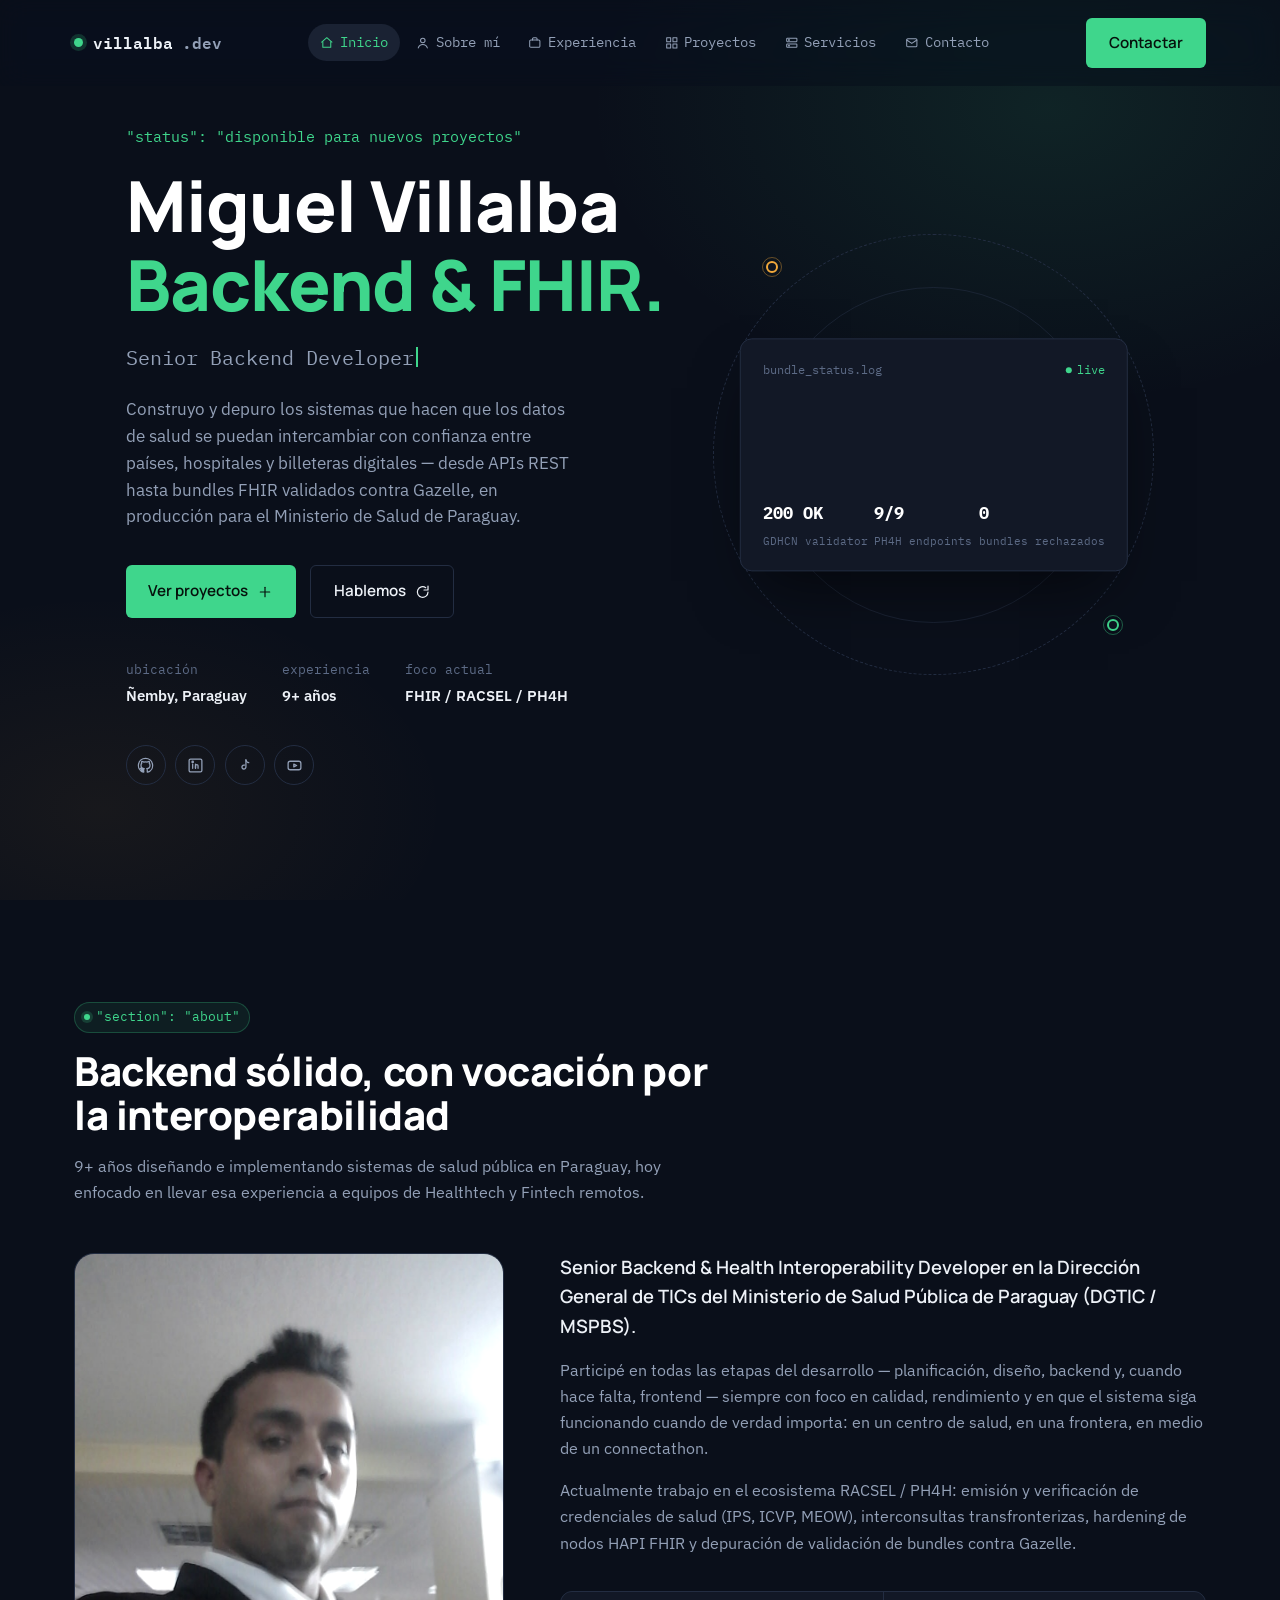
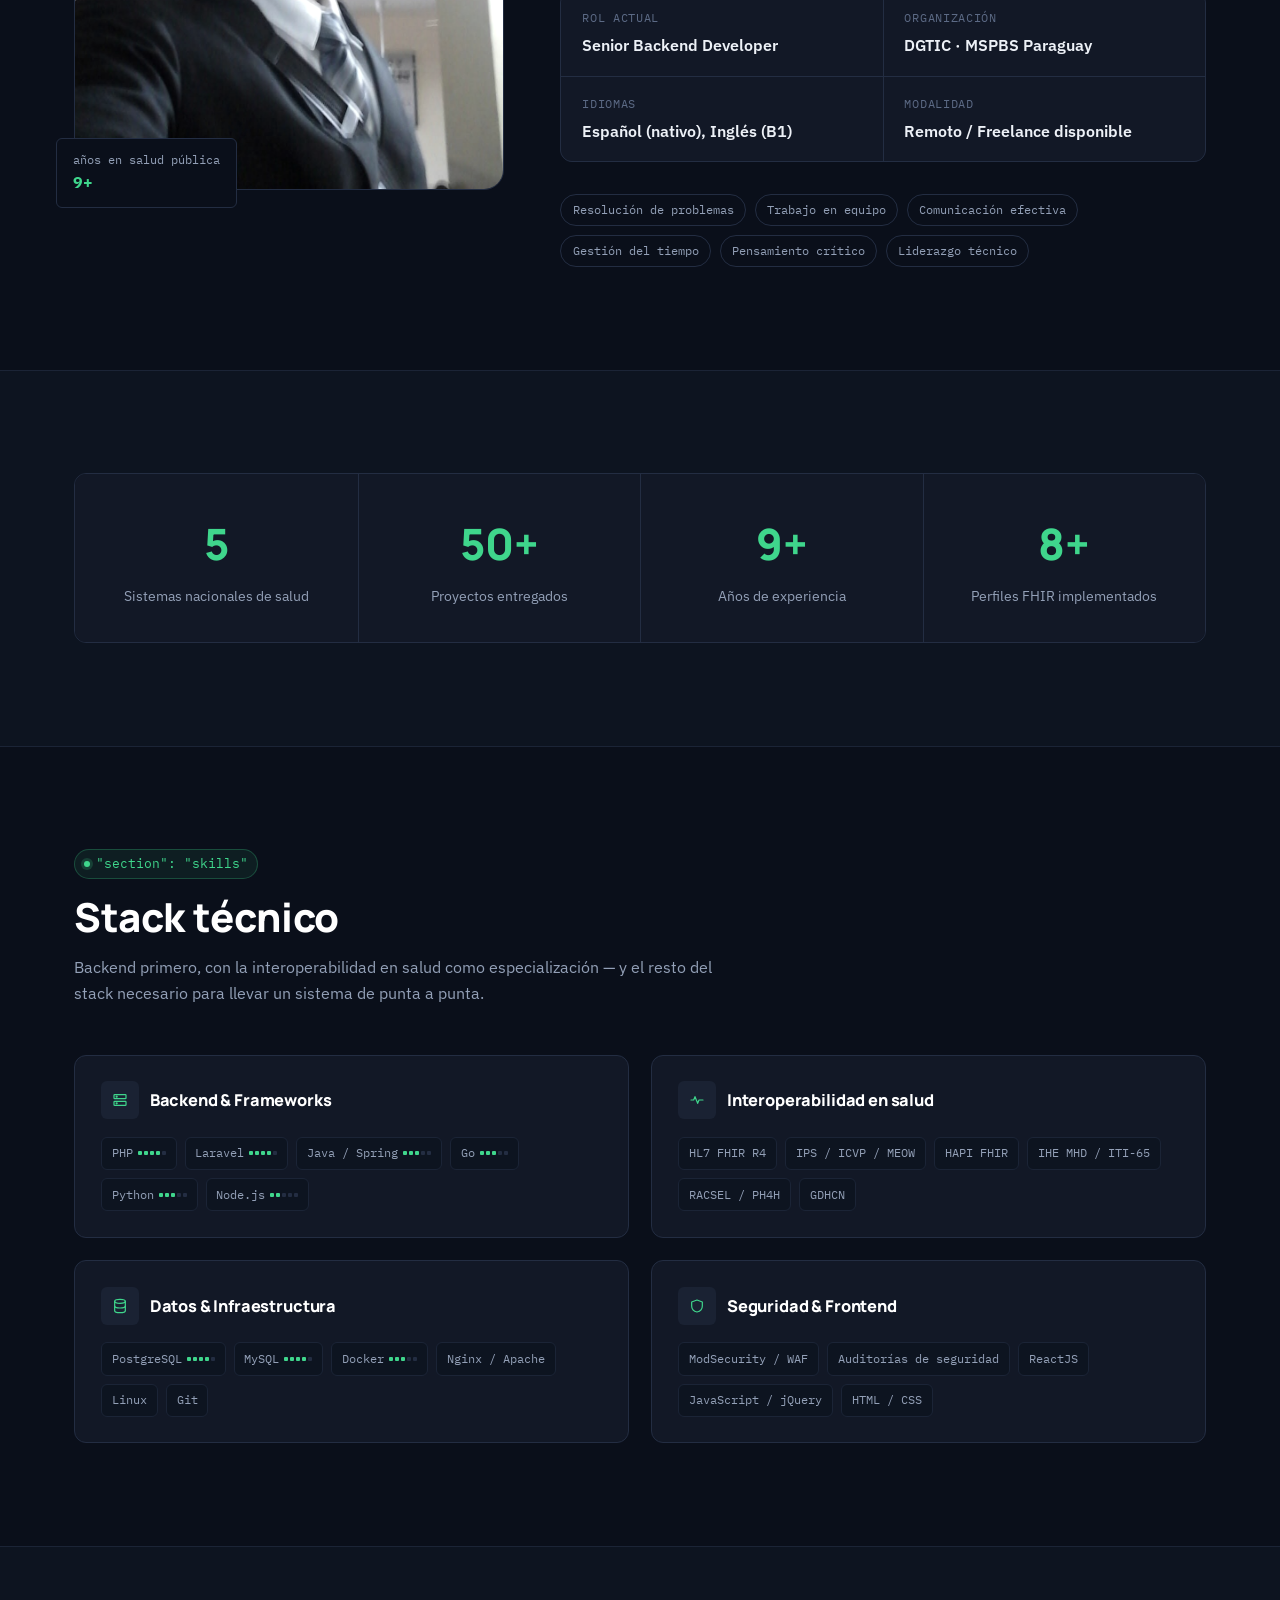
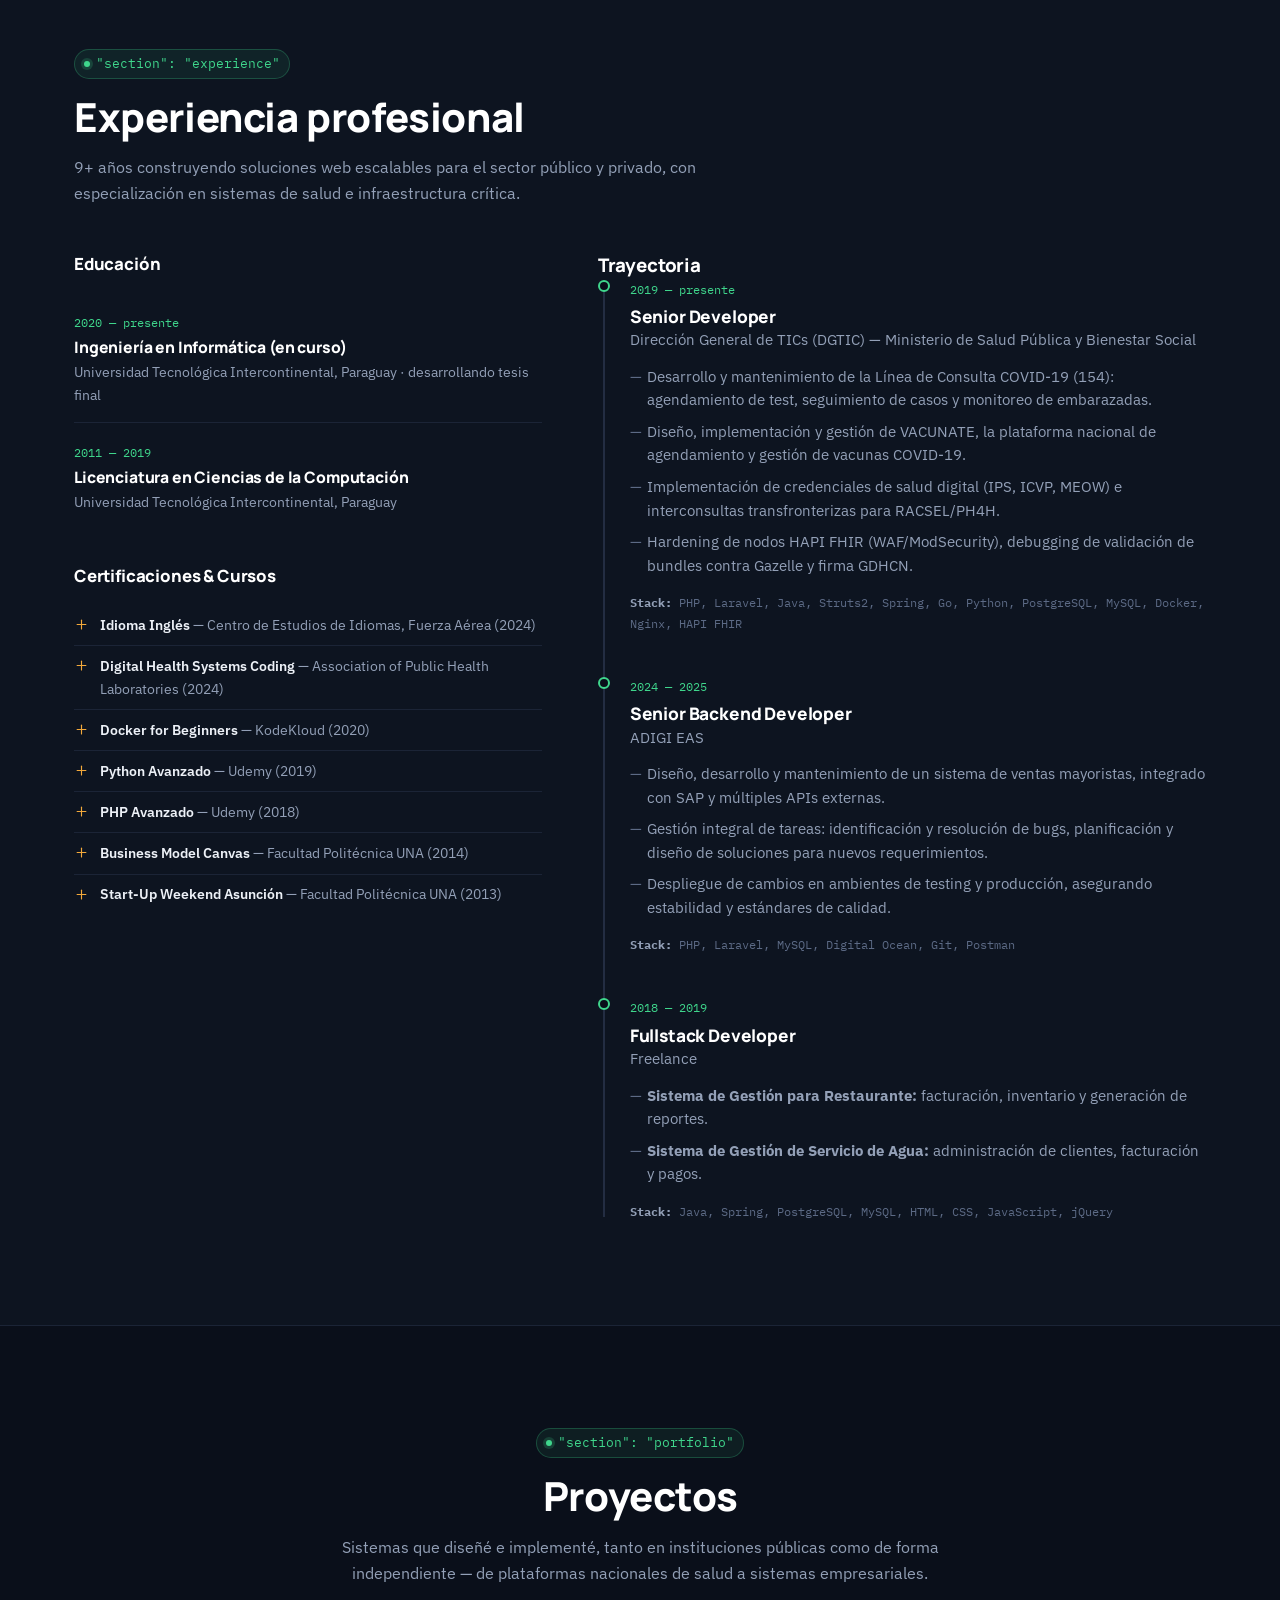
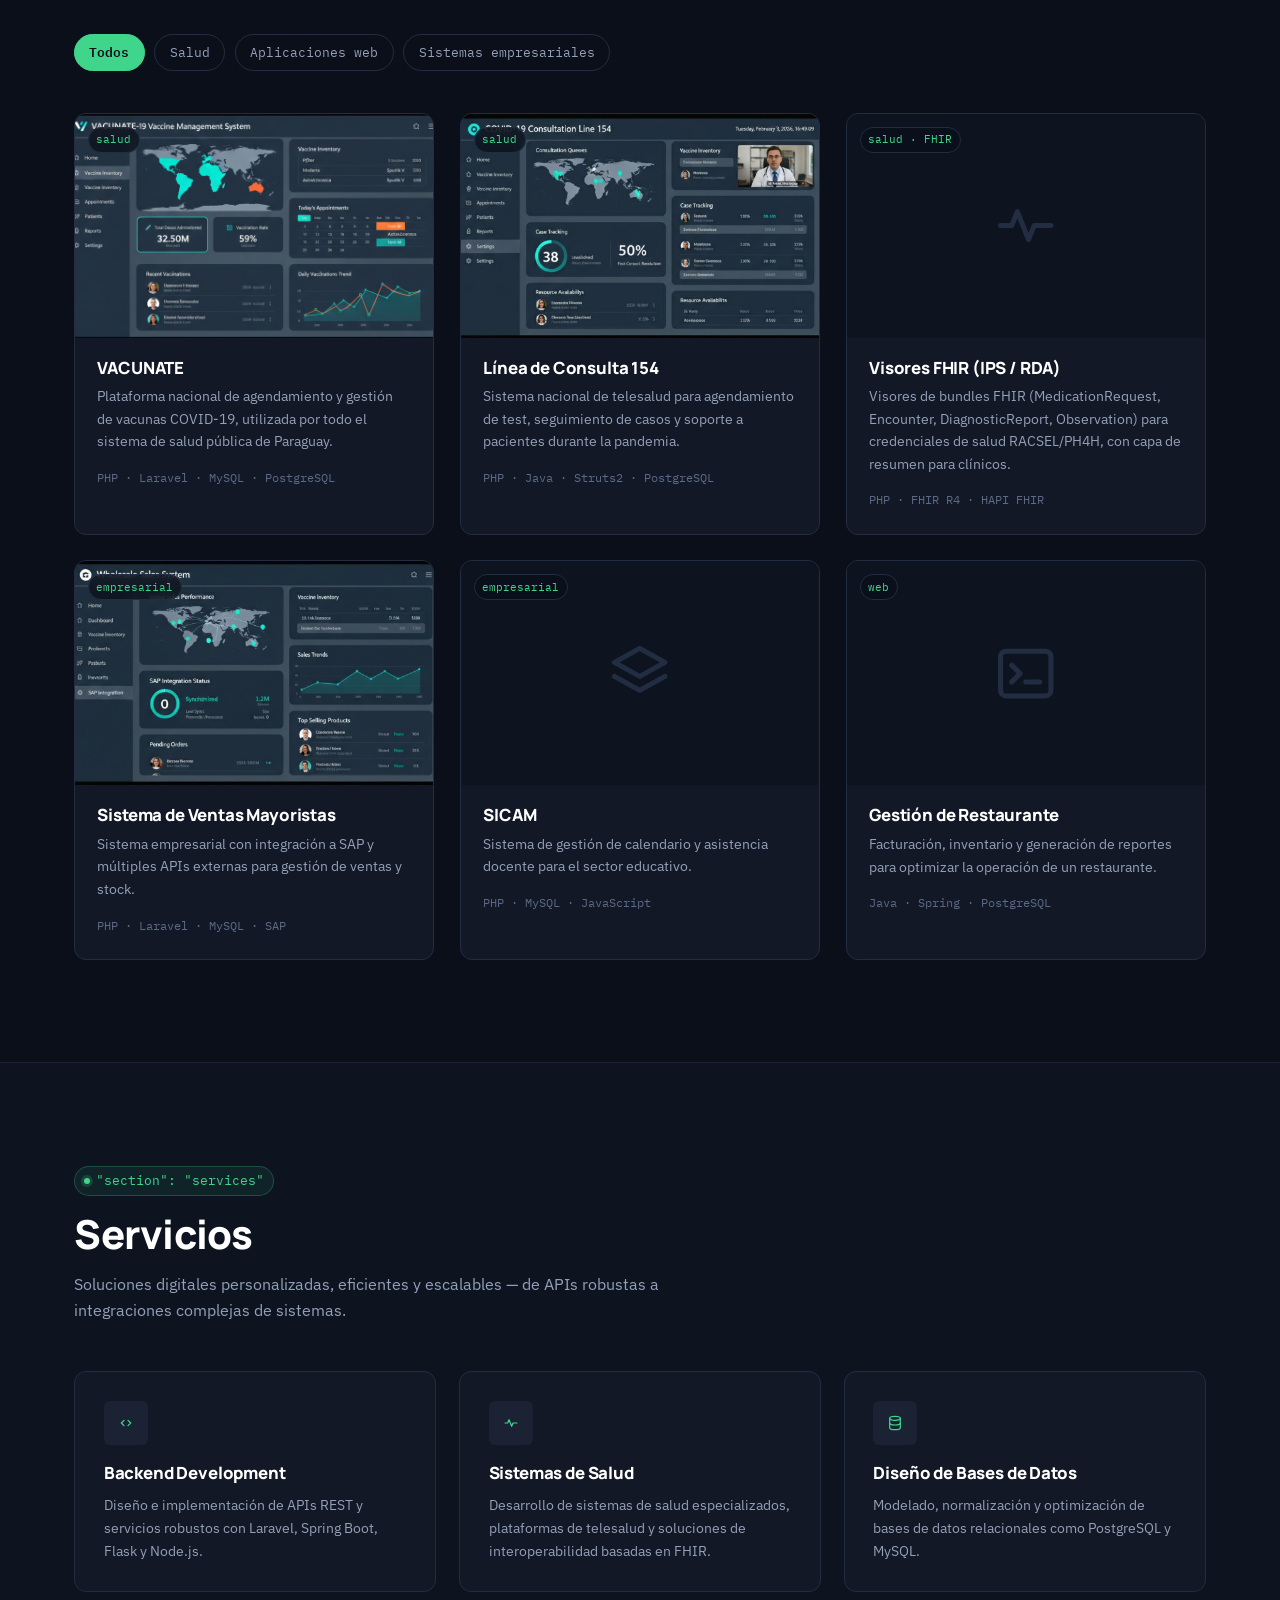
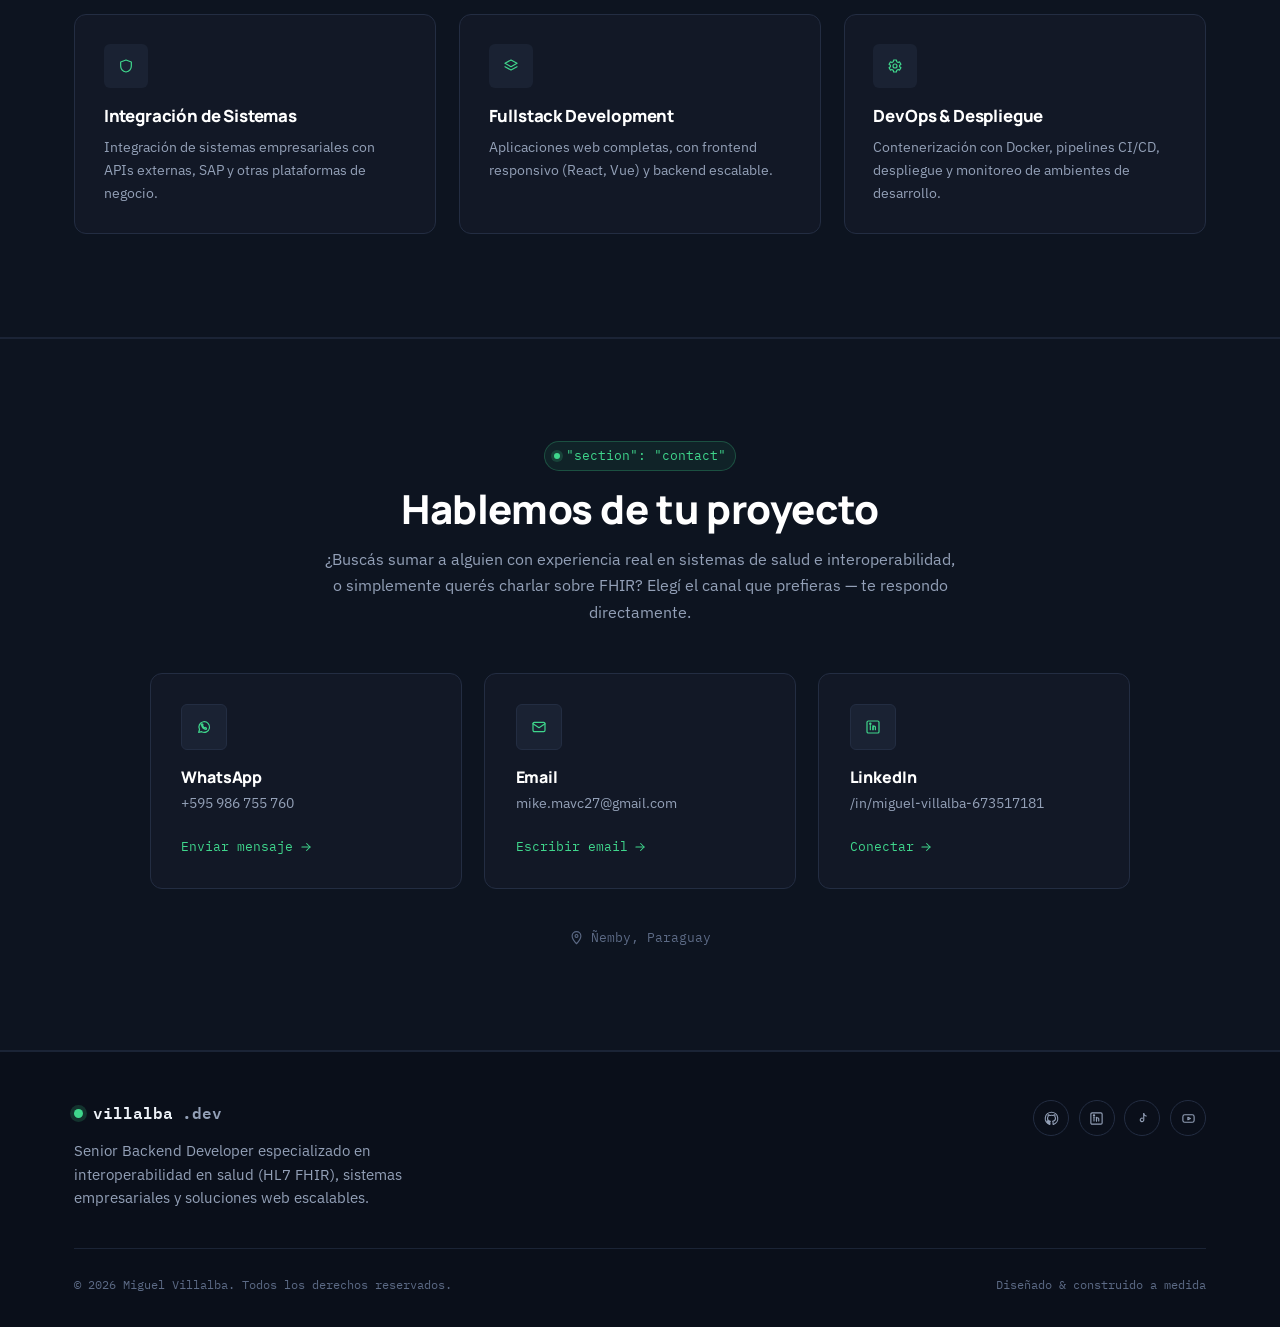
==== commit 544b9fa5: "Fixes new design" ====
--- a/index.html
+++ b/index.html
@@ -1,1040 +1,541 @@
 <!DOCTYPE html>
-<html lang="en">
-  <head>
-    <meta charset="utf-8" />
-    <meta content="width=device-width, initial-scale=1.0" name="viewport" />
-
-    <title>Miguel Villalba - Senior Backend & Fullstack Developer</title>
-    <meta content="Senior Backend & Fullstack Developer with 8+ years of experience in PHP, Java, Python, Node.js, Laravel, Spring Boot. Specialized in health systems and scalable web applications." name="description" />
-    <meta content="backend developer, fullstack developer, laravel, spring boot, python, php, java, healthcare systems, FHIR, Paraguay developer" name="keywords" />
-
-    <!-- Favicons -->
-    <link href="assets/img/favicon.png" rel="icon" />
-    <link href="assets/img/apple-touch-icon.png" rel="apple-touch-icon" />
-
-    <!-- Google Fonts -->
-    <link
-      href="https://fonts.googleapis.com/css?family=Open+Sans:300,300i,400,400i,600,600i,700,700i|Raleway:300,300i,400,400i,500,500i,600,600i,700,700i|Poppins:300,300i,400,400i,500,500i,600,600i,700,700i"
-      rel="stylesheet"
-    />
-
-    <!-- Vendor CSS Files -->
-    <link
-      href="assets/vendor/bootstrap/css/bootstrap.min.css"
-      rel="stylesheet"
-    />
-    <link href="assets/vendor/icofont/icofont.min.css" rel="stylesheet" />
-    <link href="assets/vendor/boxicons/css/boxicons.min.css" rel="stylesheet" />
-    <link href="assets/vendor/venobox/venobox.css" rel="stylesheet" />
-    <link
-      href="assets/vendor/owl.carousel/assets/owl.carousel.min.css"
-      rel="stylesheet"
-    />
-    <link href="assets/vendor/aos/aos.css" rel="stylesheet" />
-
-    <!-- Template Main CSS File -->
-    <link href="assets/css/style.css" rel="stylesheet" />
-
-    <!-- =======================================================
-  * Template Name: MyResume - v2.2.0
-  * Template URL: https://bootstrapmade.com/free-html-bootstrap-template-my-resume/
-  * Author: BootstrapMade.com
-  * License: https://bootstrapmade.com/license/
-  ======================================================== -->
-  </head>
-
-  <body>
-    <!-- ======= Mobile nav toggle button ======= -->
-    <button type="button" class="mobile-nav-toggle d-xl-none">
-      <i class="icofont-navigation-menu"></i>
-    </button>
-
-    <!-- ======= Header ======= -->
-    <header id="header" class="d-flex flex-column justify-content-center">
-      <nav class="nav-menu">
-        <ul>
-          <li class="active">
-            <a href="#hero"><i class="bx bx-home"></i> <span>Home</span></a>
-          </li>
-          <li>
-            <a href="#about"><i class="bx bx-user"></i> <span>About</span></a>
-          </li>
-          <li>
-            <a href="#resume"
-              ><i class="bx bx-file-blank"></i> <span>Resume</span></a
-            >
-          </li>
-          <li>
-            <a href="#portfolio"
-              ><i class="bx bx-book-content"></i> <span>Portfolio</span></a
-            >
-          </li>
-          <li>
-            <a href="#services"
-              ><i class="bx bx-server"></i> <span>Services</span></a
-            >
-          </li>
-          <li>
-            <a href="#testimonials"
-              ><i class="bx bx-chat"></i> <span>Testimonials</span></a
-            >
-          </li>
-          <li>
-            <a href="#contact"
-              ><i class="bx bx-envelope"></i> <span>Contact</span></a
-            >
-          </li>
-        </ul>
-      </nav>
-      <!-- .nav-menu -->
-    </header>
-    <!-- End Header -->
-
-   <!-- ======= Hero ======= -->
-<section id="hero" class="d-flex flex-column justify-content-center">
-  <div class="container" data-aos="zoom-in" data-aos-delay="100">
-    <h1>Miguel Villalba</h1>
-    <p>
-      <span class="typed" data-typed-items="Senior Backend Developer, Fullstack Developer, Healthcare Systems Specialist, FHIR Specialist"></span>
-    </p>
-    <div class="social-links">
-      <a href="https://twitter.com/miguelvillalba" class="twitter" target="_blank"><i class="bx bxl-twitter"></i></a>
-      <a href="https://github.com/MikeRider27" class="github" target="_blank"><i class="bx bxl-github"></i></a>
-      <a href="https://www.facebook.com/miguel.villalba" class="facebook" target="_blank"><i class="bx bxl-facebook"></i></a>
-      <a href="https://www.instagram.com/mike.mavc27" class="instagram" target="_blank"><i class="bx bxl-instagram"></i></a>
-      <a href="https://www.linkedin.com/in/miguel-villalba-dev/" class="linkedin" target="_blank"><i class="bx bxl-linkedin"></i></a>
+<html lang="es">
+<head>
+<meta charset="utf-8" />
+<meta name="viewport" content="width=device-width, initial-scale=1.0" />
+<title>Miguel Villalba — Senior Backend Developer · FHIR / Health Interoperability</title>
+<meta name="description" content="Miguel Villalba, Senior Backend Developer especializado en interoperabilidad en salud (HL7 FHIR, IPS, ICVP, GDHCN, RACSEL/PH4H). PHP, Java, Go, Python. Basado en Paraguay, disponible remoto." />
+<meta name="keywords" content="backend developer, FHIR, HL7, health interoperability, Laravel, Spring Boot, Go, Paraguay developer, healthtech" />
+<meta name="theme-color" content="#0A0F1A" />
+
+<!-- Favicons -->
+<link href="assets/img/favicon.png" rel="icon" />
+<link href="assets/img/apple-touch-icon.png" rel="apple-touch-icon" />
+
+<!-- Fonts -->
+<link rel="preconnect" href="https://fonts.googleapis.com" />
+<link rel="preconnect" href="https://fonts.gstatic.com" crossorigin />
+<link href="https://fonts.googleapis.com/css2?family=Manrope:wght@500;600;700;800&family=IBM+Plex+Sans:wght@400;500;600&family=IBM+Plex+Mono:wght@400;500;600&display=swap" rel="stylesheet" />
+
+<link href="assets/css/style.css" rel="stylesheet" />
+</head>
+<body>
+
+<!-- Preloader -->
+<div id="preloader"><span class="mono">cargando sistema…</span></div>
+
+<!-- Icon sprite (inline, no external icon font) -->
+<svg style="display:none">
+  <symbol id="i-menu" viewBox="0 0 24 24"><line x1="3" y1="6" x2="21" y2="6"/><line x1="3" y1="12" x2="21" y2="12"/><line x1="3" y1="18" x2="21" y2="18"/></symbol>
+  <symbol id="i-close" viewBox="0 0 24 24"><line x1="18" y1="6" x2="6" y2="18"/><line x1="6" y1="6" x2="18" y2="18"/></symbol>
+  <symbol id="i-home" viewBox="0 0 24 24"><path d="M3 11l9-8 9 8"/><path d="M5 10v10h14V10"/></symbol>
+  <symbol id="i-user" viewBox="0 0 24 24"><circle cx="12" cy="8" r="4"/><path d="M4 21c1.5-4.5 5-6 8-6s6.5 1.5 8 6"/></symbol>
+  <symbol id="i-briefcase" viewBox="0 0 24 24"><rect x="3" y="7" width="18" height="13" rx="2"/><path d="M8 7V5a2 2 0 0 1 2-2h4a2 2 0 0 1 2 2v2"/></symbol>
+  <symbol id="i-grid" viewBox="0 0 24 24"><rect x="3" y="3" width="7" height="7"/><rect x="14" y="3" width="7" height="7"/><rect x="3" y="14" width="7" height="7"/><rect x="14" y="14" width="7" height="7"/></symbol>
+  <symbol id="i-server" viewBox="0 0 24 24"><rect x="3" y="4" width="18" height="6" rx="1"/><rect x="3" y="14" width="18" height="6" rx="1"/><circle cx="7" cy="7" r="0.8"/><circle cx="7" cy="17" r="0.8"/></symbol>
+  <symbol id="i-chat" viewBox="0 0 24 24"><path d="M21 12a8 8 0 1 1-3.4-6.5"/><path d="M21 3v6h-6"/></symbol>
+  <symbol id="i-mail" viewBox="0 0 24 24"><rect x="3" y="5" width="18" height="14" rx="2"/><path d="M3 7l9 6 9-6"/></symbol>
+  <symbol id="i-pin" viewBox="0 0 24 24"><path d="M12 22s7-7.5 7-12.5A7 7 0 0 0 5 9.5C5 14.5 12 22 12 22z"/><circle cx="12" cy="9.5" r="2.3"/></symbol>
+  <symbol id="i-phone" viewBox="0 0 24 24"><path d="M5 3h4l2 5-2.5 1.5a11 11 0 0 0 5 5L15 12l5 2v4a2 2 0 0 1-2 2C9.6 20 4 14.4 4 5a2 2 0 0 1 1-2z"/></symbol>
+  <symbol id="i-github" viewBox="0 0 24 24"><path d="M12 2a10 10 0 0 0-3.16 19.49c.5.09.68-.22.68-.48v-1.7c-2.78.6-3.37-1.34-3.37-1.34-.46-1.16-1.11-1.47-1.11-1.47-.9-.62.07-.6.07-.6 1 .07 1.53 1.03 1.53 1.03.9 1.52 2.34 1.08 2.91.83.09-.65.35-1.08.63-1.33-2.22-.25-4.56-1.11-4.56-4.94 0-1.09.39-1.98 1.03-2.68-.1-.25-.45-1.27.1-2.65 0 0 .84-.27 2.75 1.02a9.5 9.5 0 0 1 5 0c1.91-1.3 2.75-1.02 2.75-1.02.55 1.38.2 2.4.1 2.65.64.7 1.03 1.59 1.03 2.68 0 3.84-2.34 4.68-4.57 4.93.36.31.68.92.68 1.85v2.74c0 .27.18.58.69.48A10 10 0 0 0 12 2z"/></symbol>
+  <symbol id="i-linkedin" viewBox="0 0 24 24"><rect x="3" y="3" width="18" height="18" rx="2"/><line x1="8" y1="10" x2="8" y2="16"/><circle cx="8" cy="7" r="1"/><path d="M12 16v-3.5a1.8 1.8 0 0 1 3.6 0V16"/><line x1="12" y1="10" x2="12" y2="16"/></symbol>
+  <symbol id="i-whatsapp" viewBox="0 0 24 24"><path d="M4 20l1.3-4.2A8 8 0 1 1 8.4 19L4 20z"/><path d="M8.5 9c0 3.5 3 6.5 6.5 6.5.6 0 1-.5.8-1l-.6-1.4c-.1-.4-.6-.6-1-.4l-1 .4a5 5 0 0 1-3.3-3.3l.4-1c.2-.4 0-.9-.4-1L8.9 7.2c-.5-.2-1 .2-1 .8V9z"/></symbol>
+  <symbol id="i-arrow-right" viewBox="0 0 24 24"><line x1="5" y1="12" x2="19" y2="12"/><path d="M13 6l6 6-6 6"/></symbol>
+  <symbol id="i-tiktok" viewBox="0 0 24 24"><path d="M14 4v10.2a2.8 2.8 0 1 1-2-2.68"/><path d="M14 4c.4 2.2 2 3.8 4 4"/></symbol>
+  <symbol id="i-youtube" viewBox="0 0 24 24"><rect x="3" y="6" width="18" height="12" rx="3"/><path d="M11 10l4 2-4 2v-4z"/></symbol>
+  <symbol id="i-arrow-up" viewBox="0 0 24 24"><line x1="12" y1="19" x2="12" y2="5"/><path d="M6 11l6-6 6 6"/></symbol>
+  <symbol id="i-chevron-left" viewBox="0 0 24 24"><path d="M15 6l-6 6 6 6"/></symbol>
+  <symbol id="i-chevron-right" viewBox="0 0 24 24"><path d="M9 6l6 6-6 6"/></symbol>
+  <symbol id="i-plus" viewBox="0 0 24 24"><line x1="12" y1="5" x2="12" y2="19"/><line x1="5" y1="12" x2="19" y2="12"/></symbol>
+  <symbol id="i-quote" viewBox="0 0 24 24"><path d="M7 7h4v4c0 3-2 5-5 5v-2c1.5 0 2.5-1 2.5-2.5H7V7z"/><path d="M15 7h4v4c0 3-2 5-5 5v-2c1.5 0 2.5-1 2.5-2.5H15V7z"/></symbol>
+  <symbol id="i-code" viewBox="0 0 24 24"><path d="M9 8l-4 4 4 4"/><path d="M15 8l4 4-4 4"/></symbol>
+  <symbol id="i-heart-pulse" viewBox="0 0 24 24"><path d="M3 12h4l2-5 4 10 2-5h6"/></symbol>
+  <symbol id="i-database" viewBox="0 0 24 24"><ellipse cx="12" cy="5" rx="8" ry="3"/><path d="M4 5v14c0 1.7 3.6 3 8 3s8-1.3 8-3V5"/><path d="M4 12c0 1.7 3.6 3 8 3s8-1.3 8-3"/></symbol>
+  <symbol id="i-shield" viewBox="0 0 24 24"><path d="M12 3l8 3v6c0 5-3.5 8-8 9-4.5-1-8-4-8-9V6l8-3z"/></symbol>
+  <symbol id="i-layers" viewBox="0 0 24 24"><path d="M12 3l9 5-9 5-9-5 9-5z"/><path d="M3 13l9 5 9-5"/></symbol>
+  <symbol id="i-cog" viewBox="0 0 24 24"><circle cx="12" cy="12" r="3"/><path d="M19 12a7 7 0 0 0-.1-1.2l2-1.5-2-3.4-2.3.9a7 7 0 0 0-2-1.2L14 3h-4l-.6 2.6a7 7 0 0 0-2 1.2l-2.3-.9-2 3.4 2 1.5A7 7 0 0 0 5 12c0 .4 0 .8.1 1.2l-2 1.5 2 3.4 2.3-.9c.6.5 1.3.9 2 1.2L10 21h4l.6-2.6c.7-.3 1.4-.7 2-1.2l2.3.9 2-3.4-2-1.5c.1-.4.1-.8.1-1.2z"/></symbol>
+  <symbol id="i-terminal" viewBox="0 0 24 24"><rect x="3" y="4" width="18" height="16" rx="2"/><path d="M7 9l3 3-3 3"/><line x1="12" y1="15" x2="17" y2="15"/></symbol>
+</svg>
+
+<!-- ======= Header ======= -->
+<header class="site-header">
+  <div class="container">
+    <a href="#hero" class="brand"><span class="dot"></span>villalba<span>.dev</span></a>
+
+    <nav class="nav-menu" id="navMenu">
+      <a href="#hero"><svg class="icon"><use href="#i-home"/></svg>Inicio</a>
+      <a href="#about"><svg class="icon"><use href="#i-user"/></svg>Sobre mí</a>
+      <a href="#resume"><svg class="icon"><use href="#i-briefcase"/></svg>Experiencia</a>
+      <a href="#portfolio"><svg class="icon"><use href="#i-grid"/></svg>Proyectos</a>
+      <a href="#services"><svg class="icon"><use href="#i-server"/></svg>Servicios</a>
+      <a href="#contact"><svg class="icon"><use href="#i-mail"/></svg>Contacto</a>
+    </nav>
+
+    <div class="nav-cta">
+      <a href="#contact" class="btn btn-primary">Contactar</a>
+      <button class="nav-toggle" id="navToggle" aria-label="Abrir menú" aria-controls="navMenu" aria-expanded="false">
+        <svg class="icon icon-menu"><use href="#i-menu"/></svg>
+        <svg class="icon icon-close"><use href="#i-close"/></svg>
+      </button>
     </div>
   </div>
-</section>
-<!-- Fin Hero -->
-
-
-    <main id="main">
-      <!-- ======= Sobre mí ======= -->
-      <section id="about" class="about">
-        <div class="container" data-aos="fade-up">
-          <div class="section-title">
-            <h2>About Me</h2>
-            <p>
-              Senior Backend & Fullstack Developer with over 8 years of experience in web application development, 
-              specialized in PHP, Java, Python, and Node.js. Passionate about creating innovative and effective solutions 
-              that add value to organizations, with expertise in healthcare systems and government technology projects.
-            </p>
-          </div>
-
-          <div class="row">
-            <div class="col-lg-4">
-              <img
-                src="assets/img/profile-img.png"
-                class="img-fluid"
-                alt="Miguel Villalba"
-              />
+</header>
+
+<main>
+
+  <!-- ======= Hero ======= -->
+  <section id="hero" class="hero">
+    <div class="container">
+      <div class="hero-copy">
+        <span class="hero-kicker mono">"status": "disponible para nuevos proyectos"</span>
+        <h1>Miguel Villalba<br /><span class="last">Backend & FHIR.</span></h1>
+        <p class="hero-role mono" data-typed="Senior Backend Developer|Especialista en Interoperabilidad en Salud|HL7 FHIR · IPS · ICVP · GDHCN|PHP · Java · Go · Python"></p>
+        <p class="hero-lead">
+          Construyo y depuro los sistemas que hacen que los datos de salud se puedan intercambiar con confianza
+          entre países, hospitales y billeteras digitales — desde APIs REST hasta bundles FHIR validados contra
+          Gazelle, en producción para el Ministerio de Salud de Paraguay.
+        </p>
+        <div class="hero-actions">
+          <a href="#portfolio" class="btn btn-primary">Ver proyectos<svg class="icon"><use href="#i-plus"/></svg></a>
+          <a href="#contact" class="btn btn-ghost">Hablemos<svg class="icon"><use href="#i-chat"/></svg></a>
+        </div>
+
+        <div class="hero-meta">
+          <div>ubicación<strong>Ñemby, Paraguay</strong></div>
+          <div>experiencia<strong>9+ años</strong></div>
+          <div>foco actual<strong>FHIR / RACSEL / PH4H</strong></div>
+        </div>
+
+        <div class="hero-social">
+          <a href="https://github.com/MikeRider27" target="_blank" rel="noopener" aria-label="GitHub"><svg class="icon"><use href="#i-github"/></svg></a>
+          <a href="https://www.linkedin.com/in/miguel-villalba-673517181/" target="_blank" rel="noopener" aria-label="LinkedIn"><svg class="icon"><use href="#i-linkedin"/></svg></a>
+          <a href="https://www.tiktok.com/@mikerider27" target="_blank" rel="noopener" aria-label="TikTok"><svg class="icon"><use href="#i-tiktok"/></svg></a>
+          <a href="https://www.youtube.com/@mikerider27" target="_blank" rel="noopener" aria-label="YouTube"><svg class="icon"><use href="#i-youtube"/></svg></a>
+        </div>
+      </div>
+
+      <div class="hero-visual" aria-hidden="true">
+        <div class="vitals-ring"></div>
+        <div class="vitals-ring r2"></div>
+        <div class="vitals-node n1"></div>
+        <div class="vitals-node n2"></div>
+        <div class="vitals-card">
+          <div class="top"><span>bundle_status.log</span><span class="live">live</span></div>
+          <svg class="vitals-wave" viewBox="0 0 300 90" preserveAspectRatio="none">
+            <path d="M0 45 L40 45 L55 15 L70 75 L85 45 L110 45 L125 30 L140 60 L155 45 L300 45" />
+          </svg>
+          <div class="vitals-stats">
+            <div><b>200 OK</b><span>GDHCN validator</span></div>
+            <div><b>9/9</b><span>PH4H endpoints</span></div>
+            <div><b>0</b><span>bundles rechazados</span></div>
+          </div>
+        </div>
+      </div>
+    </div>
+  </section>
+
+  <!-- ======= About ======= -->
+  <section id="about">
+    <div class="container">
+      <div class="section-head" data-reveal>
+        <span class="eyebrow">"section": "about"</span>
+        <h2>Backend sólido, con vocación por la interoperabilidad</h2>
+        <p>9+ años diseñando e implementando sistemas de salud pública en Paraguay, hoy enfocado en llevar esa
+          experiencia a equipos de Healthtech y Fintech remotos.</p>
+      </div>
+
+      <div class="about-grid">
+        <div class="about-photo" data-reveal>
+          <div class="frame"><img src="assets/img/profile-img.png" alt="Foto de Miguel Villalba" loading="lazy" /></div>
+          <div class="tag mono">años en salud pública<b>9+</b></div>
+        </div>
+
+        <div class="about-copy" data-reveal>
+          <p class="lede">Senior Backend & Health Interoperability Developer en la Dirección General de TICs del Ministerio de Salud Pública de Paraguay (DGTIC / MSPBS).</p>
+          <p>Participé en todas las etapas del desarrollo — planificación, diseño, backend y, cuando hace falta, frontend —
+            siempre con foco en calidad, rendimiento y en que el sistema siga funcionando cuando de verdad importa: en un
+            centro de salud, en una frontera, en medio de un connectathon.</p>
+          <p>Actualmente trabajo en el ecosistema RACSEL / PH4H: emisión y verificación de credenciales de salud (IPS, ICVP, MEOW),
+            interconsultas transfronterizas, hardening de nodos HAPI FHIR y depuración de validación de bundles contra Gazelle.</p>
+
+          <div class="fact-grid">
+            <div class="fact"><div class="k">Rol actual</div><div class="v">Senior Backend Developer</div></div>
+            <div class="fact"><div class="k">Organización</div><div class="v">DGTIC · MSPBS Paraguay</div></div>
+            <div class="fact"><div class="k">Idiomas</div><div class="v">Español (nativo), Inglés (B1)</div></div>
+            <div class="fact"><div class="k">Modalidad</div><div class="v">Remoto / Freelance disponible</div></div>
+          </div>
+
+          <div class="soft-list">
+            <span>Resolución de problemas</span>
+            <span>Trabajo en equipo</span>
+            <span>Comunicación efectiva</span>
+            <span>Gestión del tiempo</span>
+            <span>Pensamiento crítico</span>
+            <span>Liderazgo técnico</span>
+          </div>
+        </div>
+      </div>
+    </div>
+  </section>
+
+  <!-- ======= Stats ======= -->
+  <section class="section-alt">
+    <div class="container">
+      <div class="stats-grid" data-reveal>
+        <div class="stat"><div class="num"><span data-count="5">0</span></div><div class="label">Sistemas nacionales de salud</div></div>
+        <div class="stat"><div class="num"><span data-count="50" data-suffix="+">0</span></div><div class="label">Proyectos entregados</div></div>
+        <div class="stat"><div class="num"><span data-count="9" data-suffix="+">0</span></div><div class="label">Años de experiencia</div></div>
+        <div class="stat"><div class="num"><span data-count="8" data-suffix="+">0</span></div><div class="label">Perfiles FHIR implementados</div></div>
+      </div>
+    </div>
+  </section>
+
+  <!-- ======= Skills ======= -->
+  <section id="skills">
+    <div class="container">
+      <div class="section-head" data-reveal>
+        <span class="eyebrow">"section": "skills"</span>
+        <h2>Stack técnico</h2>
+        <p>Backend primero, con la interoperabilidad en salud como especialización — y el resto del stack necesario
+          para llevar un sistema de punta a punta.</p>
+      </div>
+
+      <div class="skills-grid">
+        <div class="skill-card" data-reveal>
+          <div class="head"><div class="ico"><svg class="icon"><use href="#i-server"/></svg></div><h3>Backend & Frameworks</h3></div>
+          <div class="chip-row">
+            <span class="chip">PHP <span class="lv"><i class="on"></i><i class="on"></i><i class="on"></i><i class="on"></i><i></i></span></span>
+            <span class="chip">Laravel <span class="lv"><i class="on"></i><i class="on"></i><i class="on"></i><i class="on"></i><i></i></span></span>
+            <span class="chip">Java / Spring <span class="lv"><i class="on"></i><i class="on"></i><i class="on"></i><i></i><i></i></span></span>
+            <span class="chip">Go <span class="lv"><i class="on"></i><i class="on"></i><i class="on"></i><i></i><i></i></span></span>
+            <span class="chip">Python <span class="lv"><i class="on"></i><i class="on"></i><i class="on"></i><i></i><i></i></span></span>
+            <span class="chip">Node.js <span class="lv"><i class="on"></i><i class="on"></i><i></i><i></i><i></i></span></span>
+          </div>
+        </div>
+
+        <div class="skill-card" data-reveal>
+          <div class="head"><div class="ico"><svg class="icon"><use href="#i-heart-pulse"/></svg></div><h3>Interoperabilidad en salud</h3></div>
+          <div class="chip-row">
+            <span class="chip">HL7 FHIR R4</span>
+            <span class="chip">IPS / ICVP / MEOW</span>
+            <span class="chip">HAPI FHIR</span>
+            <span class="chip">IHE MHD / ITI-65</span>
+            <span class="chip">RACSEL / PH4H</span>
+            <span class="chip">GDHCN</span>
+          </div>
+        </div>
+
+        <div class="skill-card" data-reveal>
+          <div class="head"><div class="ico"><svg class="icon"><use href="#i-database"/></svg></div><h3>Datos & Infraestructura</h3></div>
+          <div class="chip-row">
+            <span class="chip">PostgreSQL <span class="lv"><i class="on"></i><i class="on"></i><i class="on"></i><i class="on"></i><i></i></span></span>
+            <span class="chip">MySQL <span class="lv"><i class="on"></i><i class="on"></i><i class="on"></i><i class="on"></i><i></i></span></span>
+            <span class="chip">Docker <span class="lv"><i class="on"></i><i class="on"></i><i class="on"></i><i></i><i></i></span></span>
+            <span class="chip">Nginx / Apache</span>
+            <span class="chip">Linux</span>
+            <span class="chip">Git</span>
+          </div>
+        </div>
+
+        <div class="skill-card" data-reveal>
+          <div class="head"><div class="ico"><svg class="icon"><use href="#i-shield"/></svg></div><h3>Seguridad & Frontend</h3></div>
+          <div class="chip-row">
+            <span class="chip">ModSecurity / WAF</span>
+            <span class="chip">Auditorías de seguridad</span>
+            <span class="chip">ReactJS</span>
+            <span class="chip">JavaScript / jQuery</span>
+            <span class="chip">HTML / CSS</span>
+          </div>
+        </div>
+      </div>
+    </div>
+  </section>
+
+  <!-- ======= Resume ======= -->
+  <section id="resume" class="section-alt">
+    <div class="container">
+      <div class="section-head" data-reveal>
+        <span class="eyebrow">"section": "experience"</span>
+        <h2>Experiencia profesional</h2>
+        <p>9+ años construyendo soluciones web escalables para el sector público y privado, con especialización en
+          sistemas de salud e infraestructura crítica.</p>
+      </div>
+
+      <div class="resume-columns">
+        <div class="resume-side" data-reveal>
+          <h3>Educación</h3>
+          <div class="edu-item">
+            <span class="when">2020 — presente</span>
+            <h4>Ingeniería en Informática (en curso)</h4>
+            <p>Universidad Tecnológica Intercontinental, Paraguay · desarrollando tesis final</p>
+          </div>
+          <div class="edu-item">
+            <span class="when">2011 — 2019</span>
+            <h4>Licenciatura en Ciencias de la Computación</h4>
+            <p>Universidad Tecnológica Intercontinental, Paraguay</p>
+          </div>
+
+          <h3>Certificaciones & Cursos</h3>
+          <ul class="cert-list">
+            <li><svg class="icon"><use href="#i-plus"/></svg><span><b>Idioma Inglés</b> — Centro de Estudios de Idiomas, Fuerza Aérea (2024)</span></li>
+            <li><svg class="icon"><use href="#i-plus"/></svg><span><b>Digital Health Systems Coding</b> — Association of Public Health Laboratories (2024)</span></li>
+            <li><svg class="icon"><use href="#i-plus"/></svg><span><b>Docker for Beginners</b> — KodeKloud (2020)</span></li>
+            <li><svg class="icon"><use href="#i-plus"/></svg><span><b>Python Avanzado</b> — Udemy (2019)</span></li>
+            <li><svg class="icon"><use href="#i-plus"/></svg><span><b>PHP Avanzado</b> — Udemy (2018)</span></li>
+            <li><svg class="icon"><use href="#i-plus"/></svg><span><b>Business Model Canvas</b> — Facultad Politécnica UNA (2014)</span></li>
+            <li><svg class="icon"><use href="#i-plus"/></svg><span><b>Start-Up Weekend Asunción</b> — Facultad Politécnica UNA (2013)</span></li>
+          </ul>
+        </div>
+
+        <div class="resume-main" data-reveal>
+          <h3>Trayectoria</h3>
+          <div class="timeline">
+            <div class="tl-item">
+              <span class="when">2019 — presente</span>
+              <h4>Senior Developer</h4>
+              <p class="org">Dirección General de TICs (DGTIC) — Ministerio de Salud Pública y Bienestar Social</p>
+              <ul>
+                <li>Desarrollo y mantenimiento de la Línea de Consulta COVID-19 (154): agendamiento de test, seguimiento de casos y monitoreo de embarazadas.</li>
+                <li>Diseño, implementación y gestión de VACUNATE, la plataforma nacional de agendamiento y gestión de vacunas COVID-19.</li>
+                <li>Implementación de credenciales de salud digital (IPS, ICVP, MEOW) e interconsultas transfronterizas para RACSEL/PH4H.</li>
+                <li>Hardening de nodos HAPI FHIR (WAF/ModSecurity), debugging de validación de bundles contra Gazelle y firma GDHCN.</li>
+              </ul>
+              <p class="tl-stack"><b>Stack:</b> PHP, Laravel, Java, Struts2, Spring, Go, Python, PostgreSQL, MySQL, Docker, Nginx, HAPI FHIR</p>
             </div>
-            <div class="col-lg-8 pt-4 pt-lg-0 content">
-              <h3>Senior Backend &amp; Fullstack Developer</h3>
-              <p class="font-italic">
-                Committed to continuous learning and passionate about technology as a tool for positive change. 
-                Skilled in team leadership and collaboration for successful project delivery.
-              </p>
-              <div class="row">
-                <div class="col-lg-6">
-                  <ul>
-                    <li>
-                      <i class="icofont-rounded-right"></i>
-                      <strong>Phone:</strong> +595 986 755 760
-                    </li>
-                    <li>
-                      <i class="icofont-rounded-right"></i>
-                      <strong>Email:</strong> mike.mavc27@gmail.com
-                    </li>
-                    <li>
-                      <i class="icofont-rounded-right"></i>
-                      <strong>City:</strong> Ñemby, Paraguay
-                    </li>
-                    <li>
-                      <i class="icofont-rounded-right"></i>
-                      <strong>Freelance:</strong> Available
-                    </li>
-                  </ul>
-                </div>
-                <div class="col-lg-6">
-                  <ul>
-                    <li>
-                      <i class="icofont-rounded-right"></i>
-                      <strong>Degree:</strong> Computer Engineering (in progress)
-                    </li>
-                    <li>
-                      <i class="icofont-rounded-right"></i>
-                      <strong>Languages:</strong> Spanish (Native), English (B1)
-                    </li>
-                    <li>
-                      <i class="icofont-rounded-right"></i>
-                      <strong>Experience:</strong> 8+ Years
-                    </li>
-                    <li>
-                      <i class="icofont-rounded-right"></i>
-                      <strong>Specialization:</strong> Healthcare Systems
-                    </li>
-                  </ul>
-                </div>
-              </div>
-              <p>
-                <strong>Professional Profile:</strong> I have participated in all stages of software development, 
-                from planning and design to front-end and back-end implementation, always with a focus on quality, 
-                optimization, and goal achievement.
-              </p>
-              <p>
-                <strong>Soft Skills:</strong> Problem Solving | Teamwork | Adaptability | Effective Communication | 
-                Time Management | Customer Orientation | Critical Thinking | Leadership
-              </p>
+
+            <div class="tl-item">
+              <span class="when">2024 — 2025</span>
+              <h4>Senior Backend Developer</h4>
+              <p class="org">ADIGI EAS</p>
+              <ul>
+                <li>Diseño, desarrollo y mantenimiento de un sistema de ventas mayoristas, integrado con SAP y múltiples APIs externas.</li>
+                <li>Gestión integral de tareas: identificación y resolución de bugs, planificación y diseño de soluciones para nuevos requerimientos.</li>
+                <li>Despliegue de cambios en ambientes de testing y producción, asegurando estabilidad y estándares de calidad.</li>
+              </ul>
+              <p class="tl-stack"><b>Stack:</b> PHP, Laravel, MySQL, Digital Ocean, Git, Postman</p>
             </div>
-          </div>
-        </div>
-      </section>
-      <!-- Fin Sobre mí -->
-
-      <!-- ======= Hechos Destacados ======= -->
-      <section id="facts" class="facts">
-        <div class="container" data-aos="fade-up">
-          <div class="section-title">
-            <h2>Key Achievements</h2>
-            <p>
-              Throughout my career, I have contributed to numerous critical projects, 
-              delivering efficient solutions and helping public and private institutions 
-              improve their digital processes.
-            </p>
-          </div>
-
-          <div class="row">
-            <div class="col-lg-3 col-md-6">
-              <div class="count-box">
-                <i class="icofont-hospital"></i>
-                <span data-toggle="counter-up">5</span>
-                <p>National Health Systems</p>
-              </div>
+
+            <div class="tl-item">
+              <span class="when">2018 — 2019</span>
+              <h4>Fullstack Developer</h4>
+              <p class="org">Freelance</p>
+              <ul>
+                <li><b>Sistema de Gestión para Restaurante:</b> facturación, inventario y generación de reportes.</li>
+                <li><b>Sistema de Gestión de Servicio de Agua:</b> administración de clientes, facturación y pagos.</li>
+              </ul>
+              <p class="tl-stack"><b>Stack:</b> Java, Spring, PostgreSQL, MySQL, HTML, CSS, JavaScript, jQuery</p>
             </div>
-
-            <div class="col-lg-3 col-md-6 mt-5 mt-md-0">
-              <div class="count-box">
-                <i class="icofont-document-folder"></i>
-                <span data-toggle="counter-up">50+</span>
-                <p>Projects Completed</p>
-              </div>
-            </div>
-
-            <div class="col-lg-3 col-md-6 mt-5 mt-lg-0">
-              <div class="count-box">
-                <i class="icofont-code"></i>
-                <span data-toggle="counter-up">8+</span>
-                <p>Years Experience</p>
-              </div>
-            </div>
-
-            <div class="col-lg-3 col-md-6 mt-5 mt-lg-0">
-              <div class="count-box">
-                <i class="icofont-users-alt-5"></i>
-                <span data-toggle="counter-up">15+</span>
-                <p>Teams Collaborated</p>
-              </div>
-            </div>
-          </div>
-        </div>
-      </section>
-      <!-- Fin Hechos Destacados -->
-
-      <!-- ======= Habilidades ======= -->
-      <section id="skills" class="skills section-bg">
-        <div class="container" data-aos="fade-up">
-          <div class="section-title">
-            <h2>Technical Skills</h2>
-            <p>
-              Extensive experience with modern technologies and frameworks for both frontend and backend development.
-            </p>
-          </div>
-
-          <div class="row skills-content">
-            <div class="col-lg-6">
-              <div class="progress">
-                <span class="skill">PHP & Laravel <i class="val">90%</i></span>
-                <div class="progress-bar-wrap">
-                  <div
-                    class="progress-bar"
-                    role="progressbar"
-                    aria-valuenow="90"
-                    aria-valuemin="0"
-                    aria-valuemax="100"
-                  ></div>
-                </div>
-              </div>
-
-              <div class="progress">
-                <span class="skill">Java & Spring <i class="val">85%</i></span>
-                <div class="progress-bar-wrap">
-                  <div
-                    class="progress-bar"
-                    role="progressbar"
-                    aria-valuenow="85"
-                    aria-valuemin="0"
-                    aria-valuemax="100"
-                  ></div>
-                </div>
-              </div>
-
-              <div class="progress">
-                <span class="skill">Python <i class="val">80%</i></span>
-                <div class="progress-bar-wrap">
-                  <div
-                    class="progress-bar"
-                    role="progressbar"
-                    aria-valuenow="80"
-                    aria-valuemin="0"
-                    aria-valuemax="100"
-                  ></div>
-                </div>
-              </div>
-
-              <div class="progress">
-                <span class="skill">PostgreSQL <i class="val">85%</i></span>
-                <div class="progress-bar-wrap">
-                  <div
-                    class="progress-bar"
-                    role="progressbar"
-                    aria-valuenow="85"
-                    aria-valuemin="0"
-                    aria-valuemax="100"
-                  ></div>
-                </div>
-              </div>
-
-              <div class="progress">
-                <span class="skill">Docker <i class="val">80%</i></span>
-                <div class="progress-bar-wrap">
-                  <div
-                    class="progress-bar"
-                    role="progressbar"
-                    aria-valuenow="80"
-                    aria-valuemin="0"
-                    aria-valuemax="100"
-                  ></div>
-                </div>
-              </div>
-            </div>
-
-            <div class="col-lg-6">
-              <div class="progress">
-                <span class="skill">Node.js <i class="val">75%</i></span>
-                <div class="progress-bar-wrap">
-                  <div
-                    class="progress-bar"
-                    role="progressbar"
-                    aria-valuenow="75"
-                    aria-valuemin="0"
-                    aria-valuemax="100"
-                  ></div>
-                </div>
-              </div>
-
-              <div class="progress">
-                <span class="skill">ReactJS <i class="val">70%</i></span>
-                <div class="progress-bar-wrap">
-                  <div
-                    class="progress-bar"
-                    role="progressbar"
-                    aria-valuenow="70"
-                    aria-valuemin="0"
-                    aria-valuemax="100"
-                  ></div>
-                </div>
-              </div>
-
-              <div class="progress">
-                <span class="skill">MySQL <i class="val">85%</i></span>
-                <div class="progress-bar-wrap">
-                  <div
-                    class="progress-bar"
-                    role="progressbar"
-                    aria-valuenow="85"
-                    aria-valuemin="0"
-                    aria-valuemax="100"
-                  ></div>
-                </div>
-              </div>
-
-              <div class="progress">
-                <span class="skill">Git <i class="val">90%</i></span>
-                <div class="progress-bar-wrap">
-                  <div
-                    class="progress-bar"
-                    role="progressbar"
-                    aria-valuenow="90"
-                    aria-valuemin="0"
-                    aria-valuemax="100"
-                  ></div>
-                </div>
-              </div>
-
-              <div class="progress">
-                <span class="skill">Linux/Unix <i class="val">80%</i></span>
-                <div class="progress-bar-wrap">
-                  <div
-                    class="progress-bar"
-                    role="progressbar"
-                    aria-valuenow="80"
-                    aria-valuemin="0"
-                    aria-valuemax="100"
-                  ></div>
-                </div>
-              </div>
-            </div>
-          </div>
-        </div>
-      </section>
-      <!-- Fin Habilidades -->
-
-      <!-- ======= Currículum ======= -->
-      <section id="resume" class="resume">
-        <div class="container" data-aos="fade-up">
-          <div class="section-title">
-            <h2>Professional Experience</h2>
-            <p>
-              Over 8 years of experience building scalable web solutions for public and private sectors, 
-              specializing in healthcare systems and critical infrastructure.
-            </p>
-          </div>
-
-          <div class="row">
-            <div class="col-lg-6">
-              <h3 class="resume-title">Professional Summary</h3>
-              <div class="resume-item pb-0">
-                <h4>Miguel Villalba</h4>
-                <p><em>Senior Backend and Fullstack Developer with proven experience in Laravel, Spring Boot, 
-                  Java, Python, and PostgreSQL. Currently working on interoperability and healthcare systems 
-                  for the Government of Paraguay.</em></p>
-                <ul>
-                  <li>Ñemby, Paraguay</li>
-                  <li>+595 986 755 760</li>
-                  <li>mike.mavc27@gmail.com</li>
-                  <li><a href="https://www.linkedin.com/in/miguel-villalba-673517181/" target="_blank">LinkedIn Profile</a></li>
-                </ul>
-              </div>
-
-              <h3 class="resume-title">Education</h3>
-              <div class="resume-item">
-                <h4>Computer Engineering (in progress)</h4>
-                <h5>2020 - 2025</h5>
-                <p><em>Universidad Tecnológica Intercontinental, Paraguay</em></p>
-                <p>Currently developing final thesis for degree completion.</p>
-              </div>
-              <div class="resume-item">
-                <h4>Bachelor's Degree in Computer Science</h4>
-                <h5>2011 - 2019</h5>
-                <p><em>Universidad Tecnológica Intercontinental, Paraguay</em></p>
-              </div>
-
-              <h3 class="resume-title">Certifications & Courses</h3>
-              <div class="resume-item">
-                <ul>
-                  <li><strong>English Language</strong> - Air Force Language Study Center (2024)</li>
-                  <li><strong>Digital Health Systems Coding Language</strong> - Association of Public Health Laboratories (2024)</li>
-                  <li><strong>Docker for Beginners</strong> - Kodekloud (2020)</li>
-                  <li><strong>Advanced Python</strong> - Udemy (2019)</li>
-                  <li><strong>Advanced PHP</strong> - Udemy (2018)</li>
-                  <li><strong>Business Model Canvas Method</strong> - Facultad Politécnica UNA (2014)</li>
-                  <li><strong>Start-Up Weekend Asunción (SWA)</strong> - Facultad Politécnica UNA (2013)</li>
-                </ul>
-              </div>
-            </div>
-
-            <div class="col-lg-6">
-              <h3 class="resume-title">Professional Experience</h3>
-              
-              <div class="resume-item">
-                <h4>Senior Developer</h4>
-                <h5>2019 – Present</h5>
-                <p><em>Directorate General of Information and Communication Technology - Ministry of Public Health and Social Welfare</em></p>
-                <ul>
-                  <li>Development and maintenance of the COVID-19 Consultation Line 154 in Paraguay, used for test scheduling, case tracking, patient support, and pregnant women monitoring.</li>
-                  <li>Design, implementation, and management of VACUNATE, a national platform for COVID-19 vaccine scheduling and management.</li>
-                  <li>Development and maintenance of SICAM system for calendar and teacher attendance information management.</li>
-                  <li>Management and optimization of SAU system for improved user service.</li>
-                  <li>Planning, design, and implementation of new modules and functionalities across multiple systems, adapting them to healthcare sector requirements.</li>
-                </ul>
-                <p><strong>Tech Stack:</strong> Docker, Nginx, Apache, Linux Commands, PHP, Laravel, Java, Strut2, Spring, PostgreSQL, MySQL, HTML, CSS, JavaScript, jQuery, ReactJS, Python, Git, Trello, Slack</p>
-              </div>
-
-              <div class="resume-item">
-                <h4>Senior Backend Developer</h4>
-                <h5>2024 – 2025</h5>
-                <p><em>ADIGI EAS</em></p>
-                <ul>
-                  <li>Design, development, and maintenance of a wholesale sales system, ensuring efficient integration with other enterprise systems like SAP and multiple external APIs.</li>
-                  <li>Comprehensive task management including bug identification and resolution, planning, and design of solutions for new functional and technical requirements.</li>
-                  <li>Implementation and deployment of changes in testing and production environments, ensuring stability and compliance with quality standards.</li>
-                </ul>
-                <p><strong>Tech Stack:</strong> Docker, Nginx, Apache, Linux Commands, PHP, Laravel, MySQL, DBeaver, Digital Ocean droplets, database clusters, Git, Postman, Zoho, Slack</p>
-              </div>
-
-              <div class="resume-item">
-                <h4>FullStack Developer</h4>
-                <h5>2018 – 2019</h5>
-                <p><em>Freelance</em></p>
-                <ul>
-                  <li><strong>Restaurant Sales Management System:</strong> Development and implementation of a comprehensive system optimizing billing processes, inventory management, and report generation, improving restaurant operational efficiency.</li>
-                  <li><strong>Water Service Management System:</strong> Design and development of a platform for efficient customer administration, billing, and payments in a water service company.</li>
-                </ul>
-                <p><strong>Tech Stack:</strong> Java, Spring, PostgreSQL, MySQL, HTML, CSS, JavaScript, jQuery, Git, Trello</p>
-              </div>
-            </div>
-          </div>
-        </div>
-      </section>
-      <!-- Fin Currículum -->
-
-      <!-- ======= Portafolio ======= -->
-      <section id="portfolio" class="portfolio section-bg">
-        <div class="container" data-aos="fade-up">
-          <div class="section-title">
-            <h2>Portfolio</h2>
-            <p>
-              Here are some of the projects I've worked on, both as a freelancer and in public institutions. 
-              From mobile applications to healthcare and infrastructure management systems.
-            </p>
-          </div>
-
-          <div class="row">
-            <div
-              class="col-lg-12 d-flex justify-content-center"
-              data-aos="fade-up"
-              data-aos-delay="100"
-            >
-              <ul id="portfolio-flters">
-                <li data-filter="*" class="filter-active">All</li>
-                <li data-filter=".filter-health">Healthcare</li>
-                <li data-filter=".filter-web">Web Applications</li>
-                <li data-filter=".filter-systems">Enterprise Systems</li>
-              </ul>
-            </div>
-          </div>
-
-          <div
-            class="row portfolio-container"
-            data-aos="fade-up"
-            data-aos-delay="200"
-          >
-            <div class="col-lg-4 col-md-6 portfolio-item filter-health">
-              <div class="portfolio-wrap">
-                <img
-                  src="assets/img/vacunate-system.png"
-                  class="img-fluid"
-                  alt="VACUNATE System"
-                />
-                <div class="portfolio-info">
-                  <h4>VACUNATE Platform</h4>
-                  <p>National COVID-19 Vaccine Management System</p>
-                  <div class="portfolio-links">
-                    <a
-                      href="assets/img/vacunate-system.png"
-                      data-gall="portfolioGallery"
-                      class="venobox"
-                      title="VACUNATE Platform"
-                      ><i class="bx bx-plus"></i
-                    ></a>
-                    <a
-                      href="portfolio-details-vacunate.html"
-                      class="venobox"
-                      data-vbtype="iframe"
-                      title="Project Details"
-                      ><i class="bx bx-link"></i
-                    ></a>
-                  </div>
-                </div>
-              </div>
-            </div>
-
-            <div class="col-lg-4 col-md-6 portfolio-item filter-health">
-              <div class="portfolio-wrap">
-                <img
-                  src="assets/img/covid-154-system.png"
-                  class="img-fluid"
-                  alt="COVID-19 Line 154"
-                />
-                <div class="portfolio-info">
-                  <h4>COVID-19 Consultation Line 154</h4>
-                  <p>National Telehealth System</p>
-                  <div class="portfolio-links">
-                    <a
-                      href="assets/img/covid-154-system.png"
-                      data-gall="portfolioGallery"
-                      class="venobox"
-                      title="COVID-19 Line 154"
-                      ><i class="bx bx-plus"></i
-                    ></a>
-                    <a
-                      href="portfolio-details-covid154.html"
-                      class="venobox"
-                      data-vbtype="iframe"
-                      title="Project Details"
-                      ><i class="bx bx-link"></i
-                    ></a>
-                  </div>
-                </div>
-              </div>
-            </div>
-
-            <div class="col-lg-4 col-md-6 portfolio-item filter-systems">
-              <div class="portfolio-wrap">
-                <img
-                  src="assets/img/wholesale-system.png"
-                  class="img-fluid"
-                  alt="Wholesale Sales System"
-                />
-                <div class="portfolio-info">
-                  <h4>Wholesale Sales System</h4>
-                  <p>Enterprise System with SAP Integration</p>
-                  <div class="portfolio-links">
-                    <a
-                      href="assets/img/wholesale-system.png"
-                      data-gall="portfolioGallery"
-                      class="venobox"
-                      title="Wholesale Sales System"
-                      ><i class="bx bx-plus"></i
-                    ></a>
-                    <a
-                      href="portfolio-details-wholesale.html"
-                      class="venobox"
-                      data-vbtype="iframe"
-                      title="Project Details"
-                      ><i class="bx bx-link"></i
-                    ></a>
-                  </div>
-                </div>
-              </div>
-            </div>
-
-            <div class="col-lg-4 col-md-6 portfolio-item filter-web">
-              <div class="portfolio-wrap">
-                <img
-                  src="assets/img/restaurant-system.jpg"
-                  class="img-fluid"
-                  alt="Restaurant Management System"
-                />
-                <div class="portfolio-info">
-                  <h4>Restaurant Management</h4>
-                  <p>Sales, Inventory & Reporting System</p>
-                  <div class="portfolio-links">
-                    <a
-                      href="assets/img/restaurant-system.jpg"
-                      data-gall="portfolioGallery"
-                      class="venobox"
-                      title="Restaurant Management System"
-                      ><i class="bx bx-plus"></i
-                    ></a>
-                    <a
-                      href="portfolio-details-restaurant.html"
-                      class="venobox"
-                      data-vbtype="iframe"
-                      title="Project Details"
-                      ><i class="bx bx-link"></i
-                    ></a>
-                  </div>
-                </div>
-              </div>
-            </div>
-
-            <div class="col-lg-4 col-md-6 portfolio-item filter-systems">
-              <div class="portfolio-wrap">
-                <img
-                  src="assets/img/water-service-system.jpg"
-                  class="img-fluid"
-                  alt="Water Service Management"
-                />
-                <div class="portfolio-info">
-                  <h4>Water Service Management</h4>
-                  <p>Customer & Billing Management Platform</p>
-                  <div class="portfolio-links">
-                    <a
-                      href="assets/img/water-service-system.jpg"
-                      data-gall="portfolioGallery"
-                      class="venobox"
-                      title="Water Service Management"
-                      ><i class="bx bx-plus"></i
-                    ></a>
-                    <a
-                      href="portfolio-details-water.html"
-                      class="venobox"
-                      data-vbtype="iframe"
-                      title="Project Details"
-                      ><i class="bx bx-link"></i
-                    ></a>
-                  </div>
-                </div>
-              </div>
-            </div>
-
-            <div class="col-lg-4 col-md-6 portfolio-item filter-health">
-              <div class="portfolio-wrap">
-                <img
-                  src="assets/img/sicam-system.jpg"
-                  class="img-fluid"
-                  alt="SICAM System"
-                />
-                <div class="portfolio-info">
-                  <h4>SICAM System</h4>
-                  <p>Teacher Calendar & Attendance Management</p>
-                  <div class="portfolio-links">
-                    <a
-                      href="assets/img/sicam-system.jpg"
-                      data-gall="portfolioGallery"
-                      class="venobox"
-                      title="SICAM System"
-                      ><i class="bx bx-plus"></i
-                    ></a>
-                    <a
-                      href="portfolio-details-sicam.html"
-                      class="venobox"
-                      data-vbtype="iframe"
-                      title="Project Details"
-                      ><i class="bx bx-link"></i
-                    ></a>
-                  </div>
-                </div>
-              </div>
-            </div>
-          </div>
-        </div>
-      </section>
-      <!-- Fin Portafolio -->
-
-      <!-- ======= Servicios ======= -->
-      <section id="services" class="services section-bg">
-        <div class="container" data-aos="fade-up">
-          <div class="section-title">
-            <h2>Services</h2>
-            <p>
-              I offer personalized, efficient, and scalable digital solutions, combining technical expertise with 
-              a focus on results. From robust APIs to user-friendly interfaces, I provide comprehensive support 
-              for your projects.
-            </p>
-          </div>
-
-          <div class="row">
-            <div
-              class="col-lg-4 col-md-6 d-flex align-items-stretch"
-              data-aos="zoom-in"
-              data-aos-delay="100"
-            >
-              <div class="icon-box iconbox-blue">
-                <div class="icon">
-                  <i class="bx bx-code-alt"></i>
-                </div>
-                <h4><a href="#">Backend Development</a></h4>
-                <p>
-                  Design and implementation of REST APIs and robust services using Laravel, Spring Boot, Flask, and Node.js.
-                </p>
-              </div>
-            </div>
-
-            <div
-              class="col-lg-4 col-md-6 d-flex align-items-stretch mt-4 mt-md-0"
-              data-aos="zoom-in"
-              data-aos-delay="200"
-            >
-              <div class="icon-box iconbox-orange">
-                <div class="icon">
-                  <i class="bx bx-health"></i>
-                </div>
-                <h4><a href="#">Healthcare Systems</a></h4>
-                <p>
-                  Development of specialized healthcare systems, telehealth platforms, and FHIR-based interoperability solutions.
-                </p>
-              </div>
-            </div>
-
-            <div
-              class="col-lg-4 col-md-6 d-flex align-items-stretch mt-4 mt-lg-0"
-              data-aos="zoom-in"
-              data-aos-delay="300"
-            >
-              <div class="icon-box iconbox-pink">
-                <div class="icon">
-                  <i class="bx bx-data"></i>
-                </div>
-                <h4><a href="#">Database Design & Optimization</a></h4>
-                <p>
-                  Modeling, normalization, and optimization of relational databases like PostgreSQL and MySQL.
-                </p>
-              </div>
-            </div>
-
-            <div
-              class="col-lg-4 col-md-6 d-flex align-items-stretch mt-4"
-              data-aos="zoom-in"
-              data-aos-delay="100"
-            >
-              <div class="icon-box iconbox-yellow">
-                <div class="icon">
-                  <i class="bx bx-shield-quarter"></i>
-                </div>
-                <h4><a href="#">System Integration</a></h4>
-                <p>
-                  Integration of enterprise systems with external APIs, SAP, and other business platforms.
-                </p>
-              </div>
-            </div>
-
-            <div
-              class="col-lg-4 col-md-6 d-flex align-items-stretch mt-4"
-              data-aos="zoom-in"
-              data-aos-delay="200"
-            >
-              <div class="icon-box iconbox-red">
-                <div class="icon">
-                  <i class="bx bx-cube"></i>
-                </div>
-                <h4><a href="#">Fullstack Development</a></h4>
-                <p>
-                  Complete web applications with responsive frontend (React, Vue) and scalable backend solutions.
-                </p>
-              </div>
-            </div>
-
-            <div
-              class="col-lg-4 col-md-6 d-flex align-items-stretch mt-4"
-              data-aos="zoom-in"
-              data-aos-delay="300"
-            >
-              <div class="icon-box iconbox-teal">
-                <div class="icon">
-                  <i class="bx bx-cog"></i>
-                </div>
-                <h4><a href="#">DevOps & Deployment</a></h></h4>
-                <p>
-                  Containerization with Docker, CI/CD pipelines, deployment, and monitoring of development environments.
-                </p>
-              </div>
-            </div>
-          </div>
-        </div>
-      </section>
-      <!-- Fin Servicios -->
-
-     <!-- ======= Testimonios ======= -->
-<section id="testimonials" class="testimonials section-bg">
-  <div class="container" data-aos="fade-up">
-    <div class="section-title">
-      <h2>Testimonials</h2>
-      <p>Feedback from colleagues and clients I've worked with on various projects. Client satisfaction and service quality are my top priorities.</p>
-    </div>
-
-    <div class="owl-carousel testimonials-carousel" data-aos="zoom-in" data-aos-delay="100">
-
-      <div class="testimonial-item">
-        <img src="assets/img/testimonials/health-minister.jpg" class="testimonial-img" alt="Ministry of Health Director">
-        <h3>Ministry of Health Director</h3>
-        <h4>Director of Technology Projects</h4>
-        <p>
-          <i class="bx bxs-quote-alt-left quote-icon-left"></i>
-          Miguel was instrumental in implementing our national health surveillance systems. His technical knowledge and commitment to quality made the difference in the project's success.
-          <i class="bx bxs-quote-alt-right quote-icon-right"></i>
-        </p>
-      </div>
-
-      <div class="testimonial-item">
-        <img src="assets/img/testimonials/enterprise-client.jpg" class="testimonial-img" alt="Enterprise Client">
-        <h3>Enterprise IT Manager</h3>
-        <h4>Wholesale Distribution Company</h4>
-        <p>
-          <i class="bx bxs-quote-alt-left quote-icon-left"></i>
-          Miguel's work on our wholesale system integration was exceptional. His ability to understand complex business requirements and translate them into efficient technical solutions is remarkable.
-          <i class="bx bxs-quote-alt-right quote-icon-right"></i>
-        </p>
-      </div>
-
-      <div class="testimonial-item">
-        <img src="assets/img/testimonials/health-entrepreneur.jpg" class="testimonial-img" alt="Healthcare Entrepreneur">
-        <h3>Healthcare Entrepreneur</h3>
-        <h4>Telehealth Startup Founder</h4>
-        <p>
-          <i class="bx bxs-quote-alt-left quote-icon-left"></i>
-          We trusted Miguel with our platform development and he exceeded expectations. Always proactive, professional, and with excellent problem-solving skills.
-          <i class="bx bxs-quote-alt-right quote-icon-right"></i>
-        </p>
-      </div>
-
-      <div class="testimonial-item">
-        <img src="assets/img/testimonials/team-lead.jpg" class="testimonial-img" alt="Team Lead">
-        <h3>Development Team Lead</h3>
-        <h4>ADIGI EAS</h4>
-        <p>
-          <i class="bx bxs-quote-alt-left quote-icon-left"></i>
-          Working with Miguel has been an excellent experience. His ability to lead technical projects and deliver functional, stable results is admirable.
-          <i class="bx bxs-quote-alt-right quote-icon-right"></i>
-        </p>
-      </div>
-
-      <div class="testimonial-item">
-        <img src="assets/img/testimonials/colleague.jpg" class="testimonial-img" alt="Colleague">
-        <h3>Senior Developer</h3>
-        <h4>Ministry of Health Colleague</h4>
-        <p>
-          <i class="bx bxs-quote-alt-left quote-icon-left"></i>
-          I've worked with Miguel on multiple national health projects. He not only understands technology but also comprehends user needs, making him valuable to any team.
-          <i class="bx bxs-quote-alt-right quote-icon-right"></i>
-        </p>
-      </div>
-
+          </div>
+        </div>
+      </div>
+    </div>
+  </section>
+
+  <!-- ======= Portfolio ======= -->
+  <section id="portfolio">
+    <div class="container">
+      <div class="section-head center" data-reveal>
+        <span class="eyebrow">"section": "portfolio"</span>
+        <h2>Proyectos</h2>
+        <p>Sistemas que diseñé e implementé, tanto en instituciones públicas como de forma independiente — de
+          plataformas nacionales de salud a sistemas empresariales.</p>
+      </div>
+
+      <div class="filter-bar" data-reveal>
+        <button class="active" data-filter="*">Todos</button>
+        <button data-filter="health">Salud</button>
+        <button data-filter="web">Aplicaciones web</button>
+        <button data-filter="systems">Sistemas empresariales</button>
+      </div>
+
+      <div class="project-grid" data-reveal>
+
+        <article class="project-card" data-category="health">
+          <div class="project-media">
+            <img src="assets/img/vacunate-system.png" alt="Plataforma VACUNATE" loading="lazy" />
+            <span class="project-tag mono">salud</span>
+          </div>
+          <div class="project-body">
+            <h4>VACUNATE</h4>
+            <p>Plataforma nacional de agendamiento y gestión de vacunas COVID-19, utilizada por todo el sistema de salud pública de Paraguay.</p>
+            <p class="stack">PHP · Laravel · MySQL · PostgreSQL</p>
+          </div>
+        </article>
+
+        <article class="project-card" data-category="health">
+          <div class="project-media">
+            <img src="assets/img/covid-154-system.png" alt="Línea de Consulta COVID-19 154" loading="lazy" />
+            <span class="project-tag mono">salud</span>
+          </div>
+          <div class="project-body">
+            <h4>Línea de Consulta 154</h4>
+            <p>Sistema nacional de telesalud para agendamiento de test, seguimiento de casos y soporte a pacientes durante la pandemia.</p>
+            <p class="stack">PHP · Java · Struts2 · PostgreSQL</p>
+          </div>
+        </article>
+
+        <article class="project-card" data-category="health">
+          <div class="project-media">
+            <div class="glyph"><svg class="icon"><use href="#i-heart-pulse"/></svg></div>
+            <span class="project-tag mono">salud · FHIR</span>
+          </div>
+          <div class="project-body">
+            <h4>Visores FHIR (IPS / RDA)</h4>
+            <p>Visores de bundles FHIR (MedicationRequest, Encounter, DiagnosticReport, Observation) para credenciales de salud RACSEL/PH4H, con capa de resumen para clínicos.</p>
+            <p class="stack">PHP · FHIR R4 · HAPI FHIR</p>
+          </div>
+        </article>
+
+        <article class="project-card" data-category="systems">
+          <div class="project-media">
+            <img src="assets/img/wholesale-system.png" alt="Sistema de Ventas Mayoristas" loading="lazy" />
+            <span class="project-tag mono">empresarial</span>
+          </div>
+          <div class="project-body">
+            <h4>Sistema de Ventas Mayoristas</h4>
+            <p>Sistema empresarial con integración a SAP y múltiples APIs externas para gestión de ventas y stock.</p>
+            <p class="stack">PHP · Laravel · MySQL · SAP</p>
+          </div>
+        </article>
+
+        <article class="project-card" data-category="systems">
+          <div class="project-media">
+            <div class="glyph"><svg class="icon"><use href="#i-layers"/></svg></div>
+            <span class="project-tag mono">empresarial</span>
+          </div>
+          <div class="project-body">
+            <h4>SICAM</h4>
+            <p>Sistema de gestión de calendario y asistencia docente para el sector educativo.</p>
+            <p class="stack">PHP · MySQL · JavaScript</p>
+          </div>
+        </article>
+
+        <article class="project-card" data-category="web">
+          <div class="project-media">
+            <div class="glyph"><svg class="icon"><use href="#i-terminal"/></svg></div>
+            <span class="project-tag mono">web</span>
+          </div>
+          <div class="project-body">
+            <h4>Gestión de Restaurante</h4>
+            <p>Facturación, inventario y generación de reportes para optimizar la operación de un restaurante.</p>
+            <p class="stack">Java · Spring · PostgreSQL</p>
+          </div>
+        </article>
+
+      </div>
+    </div>
+  </section>
+
+  <!-- ======= Services ======= -->
+  <section id="services" class="section-alt">
+    <div class="container">
+      <div class="section-head" data-reveal>
+        <span class="eyebrow">"section": "services"</span>
+        <h2>Servicios</h2>
+        <p>Soluciones digitales personalizadas, eficientes y escalables — de APIs robustas a integraciones complejas de sistemas.</p>
+      </div>
+
+      <div class="services-grid">
+        <div class="service-card" data-reveal>
+          <div class="ico"><svg class="icon"><use href="#i-code"/></svg></div>
+          <h4>Backend Development</h4>
+          <p>Diseño e implementación de APIs REST y servicios robustos con Laravel, Spring Boot, Flask y Node.js.</p>
+        </div>
+        <div class="service-card" data-reveal>
+          <div class="ico"><svg class="icon"><use href="#i-heart-pulse"/></svg></div>
+          <h4>Sistemas de Salud</h4>
+          <p>Desarrollo de sistemas de salud especializados, plataformas de telesalud y soluciones de interoperabilidad basadas en FHIR.</p>
+        </div>
+        <div class="service-card" data-reveal>
+          <div class="ico"><svg class="icon"><use href="#i-database"/></svg></div>
+          <h4>Diseño de Bases de Datos</h4>
+          <p>Modelado, normalización y optimización de bases de datos relacionales como PostgreSQL y MySQL.</p>
+        </div>
+        <div class="service-card" data-reveal>
+          <div class="ico"><svg class="icon"><use href="#i-shield"/></svg></div>
+          <h4>Integración de Sistemas</h4>
+          <p>Integración de sistemas empresariales con APIs externas, SAP y otras plataformas de negocio.</p>
+        </div>
+        <div class="service-card" data-reveal>
+          <div class="ico"><svg class="icon"><use href="#i-layers"/></svg></div>
+          <h4>Fullstack Development</h4>
+          <p>Aplicaciones web completas, con frontend responsivo (React, Vue) y backend escalable.</p>
+        </div>
+        <div class="service-card" data-reveal>
+          <div class="ico"><svg class="icon"><use href="#i-cog"/></svg></div>
+          <h4>DevOps & Despliegue</h4>
+          <p>Contenerización con Docker, pipelines CI/CD, despliegue y monitoreo de ambientes de desarrollo.</p>
+        </div>
+      </div>
+    </div>
+  </section>
+
+
+  <!-- ======= Contact ======= -->
+  <section id="contact" class="section-alt">
+    <div class="container">
+      <div class="section-head center" data-reveal>
+        <span class="eyebrow">"section": "contact"</span>
+        <h2>Hablemos de tu proyecto</h2>
+        <p>¿Buscás sumar a alguien con experiencia real en sistemas de salud e interoperabilidad, o simplemente
+          querés charlar sobre FHIR? Elegí el canal que prefieras — te respondo directamente.</p>
+      </div>
+
+      <div class="contact-cards" data-reveal>
+        <a class="contact-card" href="https://wa.me/595986755760" target="_blank" rel="noopener">
+          <div class="ico"><svg class="icon"><use href="#i-whatsapp"/></svg></div>
+          <h4>WhatsApp</h4>
+          <p>+595 986 755 760</p>
+          <span class="cta">Enviar mensaje<svg class="icon"><use href="#i-arrow-right"/></svg></span>
+        </a>
+
+        <a class="contact-card" href="mailto:mike.mavc27@gmail.com">
+          <div class="ico"><svg class="icon"><use href="#i-mail"/></svg></div>
+          <h4>Email</h4>
+          <p>mike.mavc27@gmail.com</p>
+          <span class="cta">Escribir email<svg class="icon"><use href="#i-arrow-right"/></svg></span>
+        </a>
+
+        <a class="contact-card" href="https://www.linkedin.com/in/miguel-villalba-673517181/" target="_blank" rel="noopener">
+          <div class="ico"><svg class="icon"><use href="#i-linkedin"/></svg></div>
+          <h4>LinkedIn</h4>
+          <p>/in/miguel-villalba-673517181</p>
+          <span class="cta">Conectar<svg class="icon"><use href="#i-arrow-right"/></svg></span>
+        </a>
+      </div>
+
+      <div class="contact-location mono" data-reveal>
+        <svg class="icon"><use href="#i-pin"/></svg> Ñemby, Paraguay
+      </div>
+    </div>
+  </section>
+
+</main>
+
+<!-- ======= Footer ======= -->
+<footer class="site-footer">
+  <div class="container">
+    <div class="footer-top">
+      <div>
+        <a href="#hero" class="brand"><span class="dot"></span>villalba<span>.dev</span></a>
+        <p>Senior Backend Developer especializado en interoperabilidad en salud (HL7 FHIR), sistemas empresariales y soluciones web escalables.</p>
+      </div>
+      <div class="footer-social">
+        <a href="https://github.com/MikeRider27" target="_blank" rel="noopener" aria-label="GitHub"><svg class="icon"><use href="#i-github"/></svg></a>
+        <a href="https://www.linkedin.com/in/miguel-villalba-673517181/" target="_blank" rel="noopener" aria-label="LinkedIn"><svg class="icon"><use href="#i-linkedin"/></svg></a>
+        <a href="https://www.tiktok.com/@mikerider27" target="_blank" rel="noopener" aria-label="TikTok"><svg class="icon"><use href="#i-tiktok"/></svg></a>
+        <a href="https://www.youtube.com/@mikerider27" target="_blank" rel="noopener" aria-label="YouTube"><svg class="icon"><use href="#i-youtube"/></svg></a>
+      </div>
+    </div>
+    <div class="footer-bottom">
+      <span>© <span data-year>2026</span> Miguel Villalba. Todos los derechos reservados.</span>
+      <span>Diseñado &amp; construido a medida</span>
     </div>
   </div>
-</section>
-<!-- Fin Testimonios -->
-
-
-     <!-- ======= Contacto ======= -->
-<section id="contact" class="contact">
-  <div class="container" data-aos="fade-up">
-
-    <div class="section-title">
-      <h2>Contact</h2>
-      <p>Would you like to work with me or have any questions? Feel free to reach out. I'm available for freelance projects, collaborations, or job opportunities.</p>
-    </div>
-
-    <div class="row mt-1">
-      <div class="col-lg-4">
-        <div class="info">
-          <div class="address">
-            <i class="icofont-google-map"></i>
-            <h4>Location:</h4>
-            <p>806 Avda Moisés Bertoni c/ Pratt Gill, Ñemby, Paraguay</p>
-          </div>
-
-          <div class="email">
-            <i class="icofont-envelope"></i>
-            <h4>Email:</h4>
-            <p>mike.mavc27@gmail.com</p>
-          </div>
-
-          <div class="phone">
-            <i class="icofont-phone"></i>
-            <h4>Phone:</h4>
-            <p>+595 986 755 760</p>
-          </div>
-        </div>
-      </div>
-
-      <div class="col-lg-8 mt-5 mt-lg-0">
-        <form action="forms/contact.php" method="post" role="form" class="php-email-form">
-          <div class="form-row">
-            <div class="col-md-6 form-group">
-              <input
-                type="text"
-                name="name"
-                class="form-control"
-                id="name"
-                placeholder="Your Name"
-                data-rule="minlen:4"
-                data-msg="Please enter at least 4 characters"
-              />
-              <div class="validate"></div>
-            </div>
-            <div class="col-md-6 form-group">
-              <input
-                type="email"
-                class="form-control"
-                name="email"
-                id="email"
-                placeholder="Your Email"
-                data-rule="email"
-                data-msg="Please enter a valid email"
-              />
-              <div class="validate"></div>
-            </div>
-          </div>
-          <div class="form-group">
-            <input
-              type="text"
-              class="form-control"
-              name="subject"
-              id="subject"
-              placeholder="Subject"
-              data-rule="minlen:4"
-              data-msg="Please enter at least 4 characters for the subject"
-            />
-            <div class="validate"></div>
-          </div>
-          <div class="form-group">
-            <textarea
-              class="form-control"
-              name="message"
-              rows="5"
-              data-rule="required"
-              data-msg="Please write a message"
-              placeholder="Message"
-            ></textarea>
-            <div class="validate"></div>
-          </div>
-          <div class="mb-3">
-            <div class="loading">Loading...</div>
-            <div class="error-message"></div>
-            <div class="sent-message">Your message has been sent. Thank you for contacting me!</div>
-          </div>
-          <div class="text-center">
-            <button type="submit">Send Message</button>
-          </div>
-        </form>
-      </div>
-    </div>
-
-  </div>
-</section>
-<!-- Fin Contacto -->
-
-      <!-- End Contact Section -->
-    </main>
-    <!-- End #main -->
-
-    <!-- ======= Footer ======= -->
-    <footer id="footer">
-      <div class="container">
-        <h3>Miguel Villalba</h3>
-        <p>
-          Senior Backend & Fullstack Developer with 8+ years of experience in healthcare systems, 
-          enterprise applications, and scalable web solutions.
-        </p>
-        <div class="social-links">
-          <a href="https://twitter.com/miguelvillalba" class="twitter" target="_blank"><i class="bx bxl-twitter"></i></a>
-          <a href="https://github.com/MikeRider27" class="github" target="_blank"><i class="bx bxl-github"></i></a>
-          <a href="https://www.facebook.com/miguel.villalba" class="facebook" target="_blank"><i class="bx bxl-facebook"></i></a>
-          <a href="https://www.instagram.com/mike.mavc27" class="instagram" target="_blank"><i class="bx bxl-instagram"></i></a>
-          <a href="https://www.linkedin.com/in/miguel-villalba-dev/" class="linkedin" target="_blank"><i class="bx bxl-linkedin"></i></a>
-        </div>
-        <div class="copyright">
-          &copy; Copyright <strong><span>Miguel Villalba</span></strong
-          >. All Rights Reserved
-        </div>
-        <div class="credits">
-          Designed by <a href="https://bootstrapmade.com/">BootstrapMade</a>
-        </div>
-      </div>
-    </footer>
-    <!-- End Footer -->
-
-    <a href="#" class="back-to-top"><i class="bx bx-up-arrow-alt"></i></a>
-    <div id="preloader"></div>
-
-    <!-- Vendor JS Files -->
-    <script src="assets/vendor/jquery/jquery.min.js"></script>
-    <script src="assets/vendor/bootstrap/js/bootstrap.bundle.min.js"></script>
-    <script src="assets/vendor/jquery.easing/jquery.easing.min.js"></script>
-    <script src="assets/vendor/php-email-form/validate.js"></script>
-    <script src="assets/vendor/waypoints/jquery.waypoints.min.js"></script>
-    <script src="assets/vendor/counterup/counterup.min.js"></script>
-    <script src="assets/vendor/isotope-layout/isotope.pkgd.min.js"></script>
-    <script src="assets/vendor/venobox/venobox.min.js"></script>
-    <script src="assets/vendor/owl.carousel/owl.carousel.min.js"></script>
-    <script src="assets/vendor/typed.js/typed.min.js"></script>
-    <script src="assets/vendor/aos/aos.js"></script>
-
-    <!-- Template Main JS File -->
-    <script src="assets/js/main.js"></script>
-  </body>
-</html>+</footer>
+
+<a href="#hero" class="to-top" aria-label="Volver arriba"><svg class="icon"><use href="#i-arrow-up"/></svg></a>
+
+<script src="assets/js/main.js"></script>
+</body>
+</html>
--- a/assets/css/style.css
+++ b/assets/css/style.css
@@ -1,1187 +1,549 @@
-/**
-* Template Name: MyResume - v2.2.0
-* Template URL: https://bootstrapmade.com/free-html-bootstrap-template-my-resume/
-* Author: BootstrapMade.com
-* License: https://bootstrapmade.com/license/
-*/
-
-/*--------------------------------------------------------------
-# General
---------------------------------------------------------------*/
-body {
-  font-family: "Open Sans", sans-serif;
-  color: #272829;
-}
-
-a {
-  color: #0563bb;
-}
-
-a:hover {
-  color: #067ded;
-  text-decoration: none;
-}
-
-h1, h2, h3, h4, h5, h6 {
-  font-family: "Raleway", sans-serif;
-}
-
-/*--------------------------------------------------------------
-# Back to top button
---------------------------------------------------------------*/
-.back-to-top {
-  position: fixed;
-  display: none;
-  width: 40px;
-  height: 40px;
-  border-radius: 50px;
-  right: 15px;
-  bottom: 15px;
-  background: #0563bb;
+/* =========================================================
+   Miguel Villalba — Portfolio
+   Custom design system (no Bootstrap / no jQuery)
+   ========================================================= */
+
+/* ---------- Tokens ---------- */
+:root{
+  --ink:        #0A0F1A;
+  --ink-soft:   #0D1420;
+  --surface:    #121826;
+  --surface-2:  #1A2233;
+  --line:       #232D42;
+  --line-soft:  #1B2436;
+  --text:       #EDF1F7;
+  --text-muted: #93A0B7;
+  --text-dim:   #5C6A85;
+  --signal:     #3FD68C;   /* system online / vitals */
+  --signal-dim: #2AA46B;
+  --flag:       #F2A93B;   /* lab-result amber */
+  --danger:     #F16565;
+
+  --font-display: "Manrope", "IBM Plex Sans", sans-serif;
+  --font-body:    "IBM Plex Sans", sans-serif;
+  --font-mono:    "IBM Plex Mono", ui-monospace, monospace;
+
+  --container: 1180px;
+  --radius-sm: 6px;
+  --radius-md: 12px;
+  --radius-lg: 20px;
+
+  --ease: cubic-bezier(.22,.61,.36,1);
+}
+
+/* ---------- Reset ---------- */
+*, *::before, *::after{ box-sizing: border-box; }
+html{ scroll-behavior: smooth; scroll-padding-top: 84px; }
+body{
+  margin:0;
+  background: var(--ink);
+  color: var(--text);
+  font-family: var(--font-body);
+  font-size: 16px;
+  line-height: 1.6;
+  -webkit-font-smoothing: antialiased;
+  overflow-x: hidden;
+}
+img{ max-width:100%; display:block; }
+a{ color: inherit; text-decoration: none; }
+ul{ margin:0; padding:0; list-style:none; }
+button{ font: inherit; color: inherit; background:none; border:0; cursor:pointer; }
+input, textarea{ font: inherit; }
+svg{ display:block; }
+
+::selection{ background: var(--signal); color: var(--ink); }
+
+:focus-visible{
+  outline: 2px solid var(--signal);
+  outline-offset: 3px;
+  border-radius: 4px;
+}
+
+@media (prefers-reduced-motion: reduce){
+  *, *::before, *::after{
+    animation-duration: 0.001ms !important;
+    animation-iteration-count: 1 !important;
+    transition-duration: 0.001ms !important;
+    scroll-behavior: auto !important;
+  }
+}
+
+/* ---------- Typography ---------- */
+h1,h2,h3,h4,h5{
+  font-family: var(--font-display);
+  font-weight: 800;
+  line-height: 1.12;
+  letter-spacing: -0.01em;
+  margin: 0;
   color: #fff;
-  transition: display 0.5s ease-in-out;
-  z-index: 99999;
-}
-
-.back-to-top i {
-  font-size: 24px;
-  position: absolute;
-  top: 7px;
-  left: 8px;
-}
-
-.back-to-top:hover {
-  color: #fff;
-  background: #0678e3;
-  transition: background 0.2s ease-in-out;
-}
-
-/*--------------------------------------------------------------
-# Preloader
---------------------------------------------------------------*/
-#preloader {
-  position: fixed;
-  top: 0;
-  left: 0;
-  right: 0;
-  bottom: 0;
-  z-index: 9999;
-  overflow: hidden;
-  background: #fff;
-}
-
-#preloader:before {
-  content: "";
-  position: fixed;
-  top: calc(50% - 30px);
-  left: calc(50% - 30px);
-  border: 6px solid #0563bb;
-  border-top-color: #fff;
-  border-bottom-color: #fff;
-  border-radius: 50%;
-  width: 60px;
-  height: 60px;
-  -webkit-animation: animate-preloader 1s linear infinite;
-  animation: animate-preloader 1s linear infinite;
-}
-
-@-webkit-keyframes animate-preloader {
-  0% {
-    transform: rotate(0deg);
+}
+p{ margin: 0; }
+.mono{ font-family: var(--font-mono); }
+
+.eyebrow{
+  display:inline-flex;
+  align-items:center;
+  gap:.5em;
+  font-family: var(--font-mono);
+  font-size: .8rem;
+  color: var(--signal);
+  background: rgba(63,214,140,.08);
+  border: 1px solid rgba(63,214,140,.25);
+  padding: .3em .7em;
+  border-radius: 100px;
+  margin-bottom: 1rem;
+}
+.eyebrow::before{ content:""; width:6px; height:6px; border-radius:50%; background: var(--signal); box-shadow: 0 0 0 3px rgba(63,214,140,.18); }
+
+.section-head{ max-width: 640px; margin-bottom: 3rem; }
+.section-head h2{ font-size: clamp(1.7rem, 3.2vw, 2.5rem); }
+.section-head p{ color: var(--text-muted); margin-top: .9rem; font-size: 1.02rem; }
+.section-head.center{ margin-left:auto; margin-right:auto; text-align:center; }
+
+/* ---------- Layout helpers ---------- */
+.container{ max-width: var(--container); margin: 0 auto; padding: 0 1.5rem; }
+section{ padding: clamp(4rem, 8vw, 7rem) 0; position: relative; }
+.section-alt{ background: var(--ink-soft); border-top: 1px solid var(--line-soft); border-bottom: 1px solid var(--line-soft); }
+
+.pulse-divider{ width:100%; height: 46px; opacity:.5; }
+.pulse-divider path{ stroke: var(--line); }
+
+/* ---------- Buttons ---------- */
+.btn{
+  display:inline-flex;
+  align-items:center;
+  justify-content:center;
+  gap:.55em;
+  padding: .85em 1.5em;
+  border-radius: var(--radius-sm);
+  font-weight: 600;
+  font-size: .95rem;
+  font-family: var(--font-display);
+  transition: transform .25s var(--ease), background .25s var(--ease), border-color .25s var(--ease), color .25s var(--ease);
+  white-space: nowrap;
+}
+.btn svg{ width:16px; height:16px; }
+.btn-primary{ background: var(--signal); color: #06110C; }
+.btn-primary:hover{ background:#5CE3A4; transform: translateY(-2px); }
+.btn-ghost{ border:1px solid var(--line); color: var(--text); }
+.btn-ghost:hover{ border-color: var(--signal); color: var(--signal); transform: translateY(-2px); }
+.btn-block{ width:100%; }
+
+/* ---------- Icon sprite ---------- */
+.icon{ width: 1em; height: 1em; fill: none; stroke: currentColor; stroke-width: 1.8; stroke-linecap: round; stroke-linejoin: round; }
+
+/* =========================================================
+   Header / Nav
+   ========================================================= */
+.site-header{
+  position: fixed; inset: 0 0 auto 0; z-index: 500;
+  padding: 1.1rem 0;
+  background: rgba(10,15,26,.55);
+  backdrop-filter: blur(14px) saturate(140%);
+  border-bottom: 1px solid transparent;
+  transition: background .3s var(--ease), border-color .3s var(--ease), padding .3s var(--ease);
+}
+.site-header.is-scrolled{ padding: .75rem 0; border-color: var(--line-soft); background: rgba(10,15,26,.85); }
+.site-header .container{ display:flex; align-items:center; justify-content:space-between; gap:1rem; }
+
+.brand{ display:flex; align-items:center; gap:.6rem; font-family: var(--font-mono); font-weight:600; font-size:1.02rem; }
+.brand .dot{ width:9px; height:9px; border-radius:50%; background: var(--signal); box-shadow: 0 0 0 4px rgba(63,214,140,.18); animation: blink 2.6s ease-in-out infinite; }
+.brand span{ color: var(--text-muted); }
+@keyframes blink{ 0%,100%{ opacity:1;} 50%{ opacity:.35; } }
+
+.nav-menu{ display:flex; align-items:center; gap:.25rem; }
+.nav-menu a{
+  display:flex; align-items:center; gap:.45em;
+  padding: .55em .9em; border-radius: 100px;
+  font-family: var(--font-mono); font-size:.85rem; color: var(--text-muted);
+  transition: color .2s, background .2s;
+}
+.nav-menu a:hover, .nav-menu a.active{ color: var(--text); background: var(--surface-2); }
+.nav-menu a.active{ color: var(--signal); }
+
+.nav-cta{ display:flex; align-items:center; gap:.75rem; }
+.nav-toggle{
+  display:none; width: 42px; height:42px; border-radius: var(--radius-sm);
+  border:1px solid var(--line); align-items:center; justify-content:center;
+}
+
+@media (max-width: 980px){
+  .nav-menu{
+    position: fixed; inset: 0; z-index: 600;
+    flex-direction: column; justify-content:center; align-items:stretch;
+    gap: .4rem; padding: 2rem;
+    background: var(--ink-soft);
+    transform: translateX(100%);
+    transition: transform .35s var(--ease);
   }
-  100% {
-    transform: rotate(360deg);
-  }
-}
-
-@keyframes animate-preloader {
-  0% {
-    transform: rotate(0deg);
-  }
-  100% {
-    transform: rotate(360deg);
-  }
-}
-
-/*--------------------------------------------------------------
-# Disable aos animation delay on mobile devices
---------------------------------------------------------------*/
-@media screen and (max-width: 768px) {
-  [data-aos-delay] {
-    transition-delay: 0 !important;
-  }
-}
-
-/*--------------------------------------------------------------
-# Header
---------------------------------------------------------------*/
-#header {
-  position: fixed;
-  top: 0;
-  left: 0;
-  bottom: 0;
-  z-index: 9997;
-  transition: all 0.5s;
-  padding: 15px;
-  overflow-y: auto;
-}
-
-@media (max-width: 992px) {
-  #header {
-    width: 300px;
-    background: #fff;
-    border-right: 1px solid #e6e9ec;
-    left: -300px;
-  }
-}
-
-@media (min-width: 992px) {
-  #main {
-    margin-left: 100px;
-  }
-}
-
-/*--------------------------------------------------------------
-# Navigation Menu
---------------------------------------------------------------*/
-/* Desktop Navigation */
-.nav-menu * {
-  margin: 0;
-  padding: 0;
-  list-style: none;
-}
-
-.nav-menu > ul > li {
+  .nav-menu.open{ transform: translateX(0); }
+  .nav-menu a{ font-size: 1.1rem; padding: 1rem 1.2rem; justify-content:flex-start; }
+  .nav-toggle{ display:flex; z-index: 700; }
+  .nav-toggle .icon-close{ display:none; }
+  .nav-toggle.is-open .icon-menu{ display:none; }
+  .nav-toggle.is-open .icon-close{ display:block; }
+  .nav-cta .btn-primary{ display:none; }
+}
+
+/* =========================================================
+   Hero
+   ========================================================= */
+.hero{
+  min-height: 100svh;
+  display:flex; align-items:center;
+  padding-top: 7rem;
   position: relative;
-  white-space: nowrap;
-}
-
-.nav-menu a {
-  display: flex;
-  align-items: center;
-  color: #45505b;
-  padding: 10px 18px;
-  margin-bottom: 8px;
-  transition: 0.3s;
-  font-size: 15px;
-  border-radius: 50px;
-  background: #f2f3f5;
-  height: 56px;
-  width: 100%;
-  overflow: hidden;
-  transition: 0.3s;
-}
-
-.nav-menu a i {
-  font-size: 20px;
-}
-
-.nav-menu a span {
-  padding: 0 5px 0 7px;
-  color: #45505b;
-}
-
-@media (min-width: 992px) {
-  .nav-menu a {
-    width: 56px;
-  }
-  .nav-menu a span {
-    display: none;
-    color: #fff;
-  }
-}
-
-.nav-menu a:hover, .nav-menu .active > a, .nav-menu li:hover > a {
-  color: #fff;
-  background: #0563bb;
-}
-
-.nav-menu a:hover span, .nav-menu .active > a span, .nav-menu li:hover > a span {
-  color: #fff;
-}
-
-.nav-menu a:hover, .nav-menu li:hover > a {
-  width: 100%;
-  color: #fff;
-}
-
-.nav-menu a:hover span, .nav-menu li:hover > a span {
-  display: block;
-}
-
-/* Mobile Navigation */
-.mobile-nav-toggle {
-  position: fixed;
-  right: 15px;
-  top: 15px;
-  z-index: 9998;
-  border: 0;
-  background: none;
-  font-size: 24px;
-  transition: all 0.4s;
-  outline: none !important;
-  line-height: 1;
-  cursor: pointer;
-  text-align: right;
-}
-
-.mobile-nav-toggle i {
-  color: #45505b;
-}
-
-.mobile-nav-active {
-  overflow: hidden;
-}
-
-.mobile-nav-active #header {
-  left: 0;
-}
-
-.mobile-nav-active .mobile-nav-toggle i {
-  color: #0563bb;
-}
-
-/*--------------------------------------------------------------
-# Hero Section
---------------------------------------------------------------*/
-#hero {
-  width: 100%;
-  height: 100vh;
-  background: url("../img/hero-bg.jpeg") top right no-repeat;
-  background-size: cover;
-  position: relative;
-}
-
-@media (min-width: 992px) {
-  #hero {
-    padding-left: 160px;
-  }
-}
-
-#hero:before {
-  content: "";
-  background: rgba(255, 255, 255, 0.8);
-  position: absolute;
-  bottom: 0;
-  top: 0;
-  left: 0;
-  right: 0;
-}
-
-#hero h1 {
-  margin: 0;
-  font-size: 64px;
-  font-weight: 700;
-  line-height: 56px;
-  color: #45505b;
-}
-
-#hero p {
-  color: #45505b;
-  margin: 15px 0 0 0;
-  font-size: 26px;
-  font-family: "Poppins", sans-serif;
-}
-
-#hero p span {
-  color: #0563bb;
-  letter-spacing: 1px;
-}
-
-#hero .social-links {
-  margin-top: 30px;
-}
-
-#hero .social-links a {
-  font-size: 24px;
-  display: inline-block;
-  color: #45505b;
-  line-height: 1;
-  margin-right: 20px;
-  transition: 0.3s;
-}
-
-#hero .social-links a:hover {
-  color: #0563bb;
-}
-
-@media (max-width: 992px) {
-  #hero {
-    text-align: center;
-  }
-  #hero h1 {
-    font-size: 32px;
-    line-height: 36px;
-  }
-  #hero p {
-    margin-top: 10px;
-    font-size: 20px;
-    line-height: 24px;
-  }
-}
-
-/*--------------------------------------------------------------
-# Sections General
---------------------------------------------------------------*/
-section {
-  padding: 60px 0;
-  overflow: hidden;
-}
-
-.section-title {
-  text-align: center;
-  padding-bottom: 30px;
-}
-
-.section-title h2 {
-  font-size: 32px;
-  font-weight: bold;
-  text-transform: uppercase;
-  margin-bottom: 20px;
-  padding-bottom: 20px;
-  position: relative;
-  color: #45505b;
-}
-
-.section-title h2::before {
-  content: '';
-  position: absolute;
-  display: block;
-  width: 120px;
-  height: 1px;
-  background: #ddd;
-  bottom: 1px;
-  left: calc(50% - 60px);
-}
-
-.section-title h2::after {
-  content: '';
-  position: absolute;
-  display: block;
-  width: 40px;
-  height: 3px;
-  background: #0563bb;
-  bottom: 0;
-  left: calc(50% - 20px);
-}
-
-.section-title p {
-  margin-bottom: 0;
-}
-
-/*--------------------------------------------------------------
-# About
---------------------------------------------------------------*/
-.about .content h3 {
-  font-weight: 700;
-  font-size: 26px;
-  color: #728394;
-}
-
-.about .content ul {
-  list-style: none;
-  padding: 0;
-}
-
-.about .content ul li {
-  padding-bottom: 10px;
-}
-
-.about .content ul i {
-  font-size: 20px;
-  padding-right: 2px;
-  color: #0563bb;
-}
-
-.about .content p:last-child {
-  margin-bottom: 0;
-}
-
-/*--------------------------------------------------------------
-# Facts
---------------------------------------------------------------*/
-.facts .count-box {
-  padding: 30px 30px 25px 30px;
-  margin-top: 30px;
-  width: 100%;
-  position: relative;
-  text-align: center;
-  background: #fff;
-}
-
-.facts .count-box i {
-  position: absolute;
-  top: -25px;
-  left: 50%;
-  transform: translateX(-50%);
-  font-size: 24px;
-  background: #0563bb;
-  padding: 12px;
-  color: #fff;
-  border-radius: 50px;
-}
-
-.facts .count-box span {
-  font-size: 36px;
-  display: block;
-  font-weight: 600;
-  color: #011426;
-}
-
-.facts .count-box p {
-  padding: 0;
-  margin: 0;
-  font-family: "Raleway", sans-serif;
-  font-size: 14px;
-}
-
-/*--------------------------------------------------------------
-# Akills
---------------------------------------------------------------*/
-.skills .progress {
-  height: 50px;
-  display: block;
-  background: none;
-}
-
-.skills .progress .skill {
-  padding: 10px 0;
-  margin: 0 0 6px 0;
-  text-transform: uppercase;
-  display: block;
-  font-weight: 600;
-  font-family: "Poppins", sans-serif;
-  color: #45505b;
-}
-
-.skills .progress .skill .val {
-  float: right;
-  font-style: normal;
-}
-
-.skills .progress-bar-wrap {
-  background: #f2f3f5;
-}
-
-.skills .progress-bar {
-  width: 1px;
-  height: 10px;
-  transition: .9s;
-  background-color: #0563bb;
-}
-
-/*--------------------------------------------------------------
-# Resume
---------------------------------------------------------------*/
-.resume .resume-title {
-  font-size: 26px;
-  font-weight: 700;
-  margin-top: 20px;
-  margin-bottom: 20px;
-  color: #45505b;
-}
-
-.resume .resume-item {
-  padding: 0 0 20px 20px;
-  margin-top: -2px;
-  border-left: 2px solid #0563bb;
-  position: relative;
-}
-
-.resume .resume-item h4 {
-  line-height: 18px;
-  font-size: 18px;
-  font-weight: 600;
-  text-transform: uppercase;
-  font-family: "Poppins", sans-serif;
-  color: #0563bb;
-  margin-bottom: 10px;
-}
-
-.resume .resume-item h5 {
-  font-size: 16px;
-  background: #f7f8f9;
-  padding: 5px 15px;
-  display: inline-block;
-  font-weight: 600;
-  margin-bottom: 10px;
-}
-
-.resume .resume-item ul {
-  padding-left: 20px;
-}
-
-.resume .resume-item ul li {
-  padding-bottom: 10px;
-}
-
-.resume .resume-item:last-child {
-  padding-bottom: 0;
-}
-
-.resume .resume-item::before {
-  content: "";
-  position: absolute;
-  width: 16px;
-  height: 16px;
-  border-radius: 50px;
-  left: -9px;
-  top: 0;
-  background: #fff;
-  border: 2px solid #0563bb;
-}
-
-/*--------------------------------------------------------------
-# Portfolio
---------------------------------------------------------------*/
-.portfolio .portfolio-item {
-  margin-bottom: 30px;
-}
-
-.portfolio #portfolio-flters {
-  padding: 0;
-  margin: 0 auto 25px auto;
-  list-style: none;
-  text-align: center;
-  background: #fff;
-  border-radius: 50px;
-  padding: 2px 15px;
-}
-
-.portfolio #portfolio-flters li {
-  cursor: pointer;
-  display: inline-block;
-  padding: 10px 15px;
-  font-size: 14px;
-  font-weight: 600;
-  line-height: 1;
-  text-transform: uppercase;
-  color: #272829;
-  margin-bottom: 5px;
-  transition: all 0.3s ease-in-out;
-}
-
-.portfolio #portfolio-flters li:hover, .portfolio #portfolio-flters li.filter-active {
-  color: #0563bb;
-}
-
-.portfolio #portfolio-flters li:last-child {
-  margin-right: 0;
-}
-
-.portfolio .portfolio-wrap {
-  transition: 0.3s;
-  position: relative;
-  overflow: hidden;
-  z-index: 1;
-  background: rgba(69, 80, 91, 0.8);
-}
-
-.portfolio .portfolio-wrap::before {
-  content: "";
-  background: rgba(255, 255, 255, 0.7);
-  position: absolute;
-  left: 30px;
-  right: 30px;
-  top: 30px;
-  bottom: 30px;
-  transition: all ease-in-out 0.3s;
-  z-index: 2;
-  opacity: 0;
-}
-
-.portfolio .portfolio-wrap .portfolio-info {
-  opacity: 0;
-  position: absolute;
-  top: 0;
-  left: 0;
-  right: 0;
-  bottom: 0;
-  text-align: center;
-  z-index: 3;
-  transition: all ease-in-out 0.3s;
-  display: flex;
-  flex-direction: column;
-  justify-content: center;
-  align-items: center;
-}
-
-.portfolio .portfolio-wrap .portfolio-info::before {
-  display: block;
-  content: "";
-  width: 48px;
-  height: 48px;
-  position: absolute;
-  top: 35px;
-  left: 35px;
-  border-top: 3px solid #d7dce1;
-  border-left: 3px solid #d7dce1;
-  transition: all 0.5s ease 0s;
-  z-index: 9994;
-}
-
-.portfolio .portfolio-wrap .portfolio-info::after {
-  display: block;
-  content: "";
-  width: 48px;
-  height: 48px;
-  position: absolute;
-  bottom: 35px;
-  right: 35px;
-  border-bottom: 3px solid #d7dce1;
-  border-right: 3px solid #d7dce1;
-  transition: all 0.5s ease 0s;
-  z-index: 9994;
-}
-
-.portfolio .portfolio-wrap .portfolio-info h4 {
-  font-size: 20px;
-  color: #45505b;
-  font-weight: 600;
-}
-
-.portfolio .portfolio-wrap .portfolio-info p {
-  color: #45505b;
-  font-size: 14px;
-  text-transform: uppercase;
-  padding: 0;
-  margin: 0;
-}
-
-.portfolio .portfolio-wrap .portfolio-links {
-  text-align: center;
-  z-index: 4;
-}
-
-.portfolio .portfolio-wrap .portfolio-links a {
-  color: #45505b;
-  margin: 0 2px;
-  font-size: 28px;
-  display: inline-block;
-  transition: 0.3s;
-}
-
-.portfolio .portfolio-wrap .portfolio-links a:hover {
-  color: #148af9;
-}
-
-.portfolio .portfolio-wrap:hover::before {
-  top: 0;
-  left: 0;
-  right: 0;
-  bottom: 0;
-  opacity: 1;
-}
-
-.portfolio .portfolio-wrap:hover .portfolio-info {
-  opacity: 1;
-}
-
-.portfolio .portfolio-wrap:hover .portfolio-info::before {
-  top: 15px;
-  left: 15px;
-}
-
-.portfolio .portfolio-wrap:hover .portfolio-info::after {
-  bottom: 15px;
-  right: 15px;
-}
-
-/*--------------------------------------------------------------
-# Services
---------------------------------------------------------------*/
-.services .icon-box {
-  text-align: center;
-  padding: 70px 20px 80px 20px;
-  transition: all ease-in-out 0.3s;
-  background: #fff;
-  box-shadow: 0px 5px 90px 0px rgba(110, 123, 131, 0.05);
-}
-
-.services .icon-box .icon {
-  margin: 0 auto;
-  width: 100px;
-  height: 100px;
-  display: flex;
-  align-items: center;
-  justify-content: center;
-  transition: ease-in-out 0.3s;
-  position: relative;
-}
-
-.services .icon-box .icon i {
-  font-size: 36px;
-  transition: 0.5s;
-  position: relative;
-}
-
-.services .icon-box .icon svg {
-  position: absolute;
-  top: 0;
-  left: 0;
-}
-
-.services .icon-box .icon svg path {
-  transition: 0.5s;
-  fill: #f5f5f5;
-}
-
-.services .icon-box h4 {
-  font-weight: 600;
-  margin: 10px 0 15px 0;
-  font-size: 22px;
-}
-
-.services .icon-box h4 a {
-  color: #45505b;
-  transition: ease-in-out 0.3s;
-}
-
-.services .icon-box p {
-  line-height: 24px;
-  font-size: 14px;
-  margin-bottom: 0;
-}
-
-.services .icon-box:hover {
-  border-color: #fff;
-  box-shadow: 0px 0 35px 0 rgba(0, 0, 0, 0.08);
-}
-
-.services .iconbox-blue i {
-  color: #47aeff;
-}
-
-.services .iconbox-blue:hover .icon i {
-  color: #fff;
-}
-
-.services .iconbox-blue:hover .icon path {
-  fill: #47aeff;
-}
-
-.services .iconbox-orange i {
-  color: #ffa76e;
-}
-
-.services .iconbox-orange:hover .icon i {
-  color: #fff;
-}
-
-.services .iconbox-orange:hover .icon path {
-  fill: #ffa76e;
-}
-
-.services .iconbox-pink i {
-  color: #e80368;
-}
-
-.services .iconbox-pink:hover .icon i {
-  color: #fff;
-}
-
-.services .iconbox-pink:hover .icon path {
-  fill: #e80368;
-}
-
-.services .iconbox-yellow i {
-  color: #ffbb2c;
-}
-
-.services .iconbox-yellow:hover .icon i {
-  color: #fff;
-}
-
-.services .iconbox-yellow:hover .icon path {
-  fill: #ffbb2c;
-}
-
-.services .iconbox-red i {
-  color: #ff5828;
-}
-
-.services .iconbox-red:hover .icon i {
-  color: #fff;
-}
-
-.services .iconbox-red:hover .icon path {
-  fill: #ff5828;
-}
-
-.services .iconbox-teal i {
-  color: #11dbcf;
-}
-
-.services .iconbox-teal:hover .icon i {
-  color: #fff;
-}
-
-.services .iconbox-teal:hover .icon path {
-  fill: #11dbcf;
-}
-
-/*--------------------------------------------------------------
-# Testimonials
---------------------------------------------------------------*/
-.testimonials .section-header {
-  margin-bottom: 40px;
-}
-
-.testimonials .testimonial-item {
-  text-align: center;
-}
-
-.testimonials .testimonial-item .testimonial-img {
-  width: 120px;
-  border-radius: 50%;
-  border: 4px solid #fff;
-  margin: 0 auto;
-}
-
-.testimonials .testimonial-item h3 {
-  font-size: 20px;
-  font-weight: bold;
-  margin: 10px 0 5px 0;
-  color: #111;
-}
-
-.testimonials .testimonial-item h4 {
-  font-size: 14px;
-  color: #999;
-  margin: 0 0 15px 0;
-}
-
-.testimonials .testimonial-item .quote-icon-left, .testimonials .testimonial-item .quote-icon-right {
-  color: #90c8fc;
-  font-size: 26px;
-}
-
-.testimonials .testimonial-item .quote-icon-left {
-  display: inline-block;
-  left: -5px;
-  position: relative;
-}
-
-.testimonials .testimonial-item .quote-icon-right {
-  display: inline-block;
-  right: -5px;
-  position: relative;
-  top: 10px;
-}
-
-.testimonials .testimonial-item p {
-  font-style: italic;
-  margin: 0 auto 15px auto;
-}
-
-.testimonials .owl-nav, .testimonials .owl-dots {
-  margin-top: 5px;
-  text-align: center;
-}
-
-.testimonials .owl-dot {
-  display: inline-block;
-  margin: 0 5px;
-  width: 12px;
-  height: 12px;
-  border-radius: 50%;
-  background-color: #ddd !important;
-}
-
-.testimonials .owl-dot.active {
-  background-color: #0563bb !important;
-}
-
-@media (min-width: 992px) {
-  .testimonials .testimonial-item p {
-    width: 80%;
-  }
-}
-
-/*--------------------------------------------------------------
-# Contact
---------------------------------------------------------------*/
-.contact .info {
-  width: 100%;
-  background: #fff;
-}
-
-.contact .info i {
-  font-size: 20px;
-  color: #0563bb;
-  float: left;
-  width: 44px;
-  height: 44px;
-  background: #eef7ff;
-  display: flex;
-  justify-content: center;
-  align-items: center;
-  border-radius: 50px;
-  transition: all 0.3s ease-in-out;
-}
-
-.contact .info h4 {
-  padding: 0 0 0 60px;
-  font-size: 22px;
-  font-weight: 600;
-  margin-bottom: 5px;
-  color: #45505b;
-}
-
-.contact .info p {
-  padding: 0 0 0 60px;
-  margin-bottom: 0;
-  font-size: 14px;
-  color: #728394;
-}
-
-.contact .info .email, .contact .info .phone {
-  margin-top: 40px;
-}
-
-.contact .info .email:hover i, .contact .info .address:hover i, .contact .info .phone:hover i {
-  background: #0563bb;
-  color: #fff;
-}
-
-.contact .php-email-form {
-  width: 100%;
-  background: #fff;
-}
-
-.contact .php-email-form .form-group {
-  padding-bottom: 8px;
-}
-
-.contact .php-email-form .validate {
-  display: none;
-  color: red;
-  margin: 0 0 15px 0;
-  font-weight: 400;
-  font-size: 13px;
-}
-
-.contact .php-email-form .error-message {
-  display: none;
-  color: #fff;
-  background: #ed3c0d;
-  text-align: left;
-  padding: 15px;
-  font-weight: 600;
-}
-
-.contact .php-email-form .error-message br + br {
-  margin-top: 25px;
-}
-
-.contact .php-email-form .sent-message {
-  display: none;
-  color: #fff;
-  background: #18d26e;
-  text-align: center;
-  padding: 15px;
-  font-weight: 600;
-}
-
-.contact .php-email-form .loading {
-  display: none;
-  background: #fff;
-  text-align: center;
-  padding: 15px;
-}
-
-.contact .php-email-form .loading:before {
-  content: "";
-  display: inline-block;
-  border-radius: 50%;
-  width: 24px;
-  height: 24px;
-  margin: 0 10px -6px 0;
-  border: 3px solid #18d26e;
-  border-top-color: #eee;
-  -webkit-animation: animate-loading 1s linear infinite;
-  animation: animate-loading 1s linear infinite;
-}
-
-.contact .php-email-form input, .contact .php-email-form textarea {
-  border-radius: 4px;
-  box-shadow: none;
-  font-size: 14px;
-}
-
-.contact .php-email-form input {
-  height: 44px;
-}
-
-.contact .php-email-form textarea {
-  padding: 10px 12px;
-}
-
-.contact .php-email-form button[type="submit"] {
-  background: #0563bb;
-  border: 0;
-  padding: 10px 35px;
-  color: #fff;
-  transition: 0.4s;
-  border-radius: 50px;
-}
-
-.contact .php-email-form button[type="submit"]:hover {
-  background: #0678e3;
-}
-
-@-webkit-keyframes animate-loading {
-  0% {
-    transform: rotate(0deg);
-  }
-  100% {
-    transform: rotate(360deg);
-  }
-}
-
-@keyframes animate-loading {
-  0% {
-    transform: rotate(0deg);
-  }
-  100% {
-    transform: rotate(360deg);
-  }
-}
-
-/*--------------------------------------------------------------
-# Portfolio Details
---------------------------------------------------------------*/
-.portfolio-details {
-  padding: 40px 0;
-}
-
-.portfolio-details .portfolio-title {
-  font-size: 26px;
-  font-weight: 700;
-  margin-bottom: 20px;
-}
-
-.portfolio-details .portfolio-details-carousel .owl-nav, .portfolio-details .portfolio-details-carousel .owl-dots {
-  margin-top: 5px;
-  text-align: center;
-}
-
-.portfolio-details .portfolio-details-carousel .owl-dot {
-  display: inline-block;
-  margin: 0 5px;
-  width: 12px;
-  height: 12px;
-  border-radius: 50%;
-  background-color: #ddd !important;
-}
-
-.portfolio-details .portfolio-details-carousel .owl-dot.active {
-  background-color: #0563bb !important;
-}
-
-.portfolio-details .portfolio-info {
-  padding-top: 45px;
-}
-
-.portfolio-details .portfolio-info h3 {
-  font-size: 22px;
-  font-weight: 400;
-  margin-bottom: 20px;
-}
-
-.portfolio-details .portfolio-info ul {
-  list-style: none;
-  padding: 0;
-  font-size: 15px;
-}
-
-.portfolio-details .portfolio-info ul li + li {
-  margin-top: 10px;
-}
-
-.portfolio-details .portfolio-info p {
-  font-size: 15px;
-  padding: 15px 0 0 0;
-}
-
-@media (max-width: 992px) {
-  .portfolio-details .portfolio-info {
-    padding-top: 20px;
-  }
-}
-
-/*--------------------------------------------------------------
-# Footer
---------------------------------------------------------------*/
-#footer {
-  background: #f7f8f9;
-  color: #45505b;
-  font-size: 14px;
-  text-align: center;
-  padding: 30px 0;
-}
-
-#footer h3 {
-  font-size: 36px;
-  font-weight: 700;
-  position: relative;
-  font-family: "Poppins", sans-serif;
-  padding: 0;
-  margin: 0 0 15px 0;
-}
-
-#footer p {
-  font-size: 15;
-  font-style: italic;
-  padding: 0;
-  margin: 0 0 40px 0;
-}
-
-#footer .social-links {
-  margin: 0 0 40px 0;
-}
-
-#footer .social-links a {
-  font-size: 18px;
-  display: inline-block;
-  background: #0563bb;
-  color: #fff;
-  line-height: 1;
-  padding: 8px 0;
-  margin-right: 4px;
-  border-radius: 50%;
-  text-align: center;
-  width: 36px;
-  height: 36px;
-  transition: 0.3s;
-}
-
-#footer .social-links a:hover {
-  background: #0678e3;
-  color: #fff;
-  text-decoration: none;
-}
-
-#footer .copyright {
-  margin: 0 0 5px 0;
-}
-
-#footer .credits {
-  font-size: 13px;
-}
-
-/* Personalización: cada sección ocupa toda la pantalla */
-#hero,
-#about,
-#facts,
-#skills,
-#resume,
-#portfolio,
-#services,
-#testimonials,
-#contact {
-  min-height: 100vh;
-  display: flex;
-  flex-direction: column;
-  justify-content: center;
-}+  background:
+    radial-gradient(60% 55% at 82% 12%, rgba(63,214,140,.10), transparent 60%),
+    radial-gradient(45% 40% at 8% 90%, rgba(242,169,59,.06), transparent 60%);
+}
+.hero .container{
+  display:grid; grid-template-columns: 1.1fr .9fr; gap: 3rem; align-items:center;
+}
+.hero-kicker{ font-family: var(--font-mono); color: var(--signal); font-size: .95rem; margin-bottom: 1.1rem; display:block; }
+.hero h1{ font-size: clamp(2.5rem, 6vw, 4.4rem); }
+.hero h1 .last{ color: var(--signal); }
+.hero-role{
+  margin-top: 1.1rem; font-family: var(--font-mono); font-size: clamp(1rem,2vw,1.25rem); color: var(--text-muted); min-height: 1.6em;
+}
+.hero-role .cursor{ display:inline-block; width: 2px; height: 1em; background: var(--signal); margin-left: 2px; vertical-align: -2px; animation: caret 1s steps(1) infinite; }
+@keyframes caret{ 50%{ opacity:0; } }
+
+.hero-lead{ margin-top: 1.4rem; max-width: 46ch; color: var(--text-muted); font-size: 1.05rem; }
+.hero-actions{ margin-top: 2.2rem; display:flex; flex-wrap:wrap; gap: .9rem; }
+
+.hero-meta{ margin-top: 2.6rem; display:flex; flex-wrap:wrap; gap: 1.6rem 2.2rem; }
+.hero-meta div{ font-family: var(--font-mono); font-size: .82rem; color: var(--text-dim); }
+.hero-meta strong{ display:block; color: var(--text); font-family: var(--font-body); font-size: .95rem; font-weight:600; margin-top:.15rem; }
+
+.hero-social{ margin-top: 2.4rem; display:flex; gap: .6rem; }
+.hero-social a{
+  width: 40px; height:40px; border-radius: 50%; border:1px solid var(--line);
+  display:flex; align-items:center; justify-content:center; color: var(--text-muted);
+  transition: all .25s var(--ease);
+}
+.hero-social a:hover{ color: var(--ink); background: var(--signal); border-color: var(--signal); transform: translateY(-3px); }
+.hero-social .icon{ width:17px; height:17px; }
+
+/* Vitals / network visual */
+.hero-visual{ position: relative; aspect-ratio: 1/1; }
+.vitals-ring{
+  position:absolute; inset: 0; border-radius: 50%;
+  border: 1px dashed var(--line);
+  animation: spin 60s linear infinite;
+}
+.vitals-ring.r2{ inset: 12%; animation-duration: 40s; animation-direction: reverse; border-style: solid; opacity:.6;}
+@keyframes spin{ to{ transform: rotate(360deg); } }
+
+.vitals-card{
+  position:absolute; left:50%; top:50%; transform: translate(-50%,-50%);
+  width: 88%; background: var(--surface); border: 1px solid var(--line);
+  border-radius: var(--radius-md); padding: 1.4rem 1.4rem 1.1rem; box-shadow: 0 30px 60px -20px rgba(0,0,0,.6);
+}
+.vitals-card .top{ display:flex; justify-content:space-between; align-items:center; font-family: var(--font-mono); font-size:.72rem; color: var(--text-dim); margin-bottom:.9rem; }
+.vitals-card .top .live{ color: var(--signal); display:flex; align-items:center; gap:.4em; }
+.vitals-card .top .live::before{ content:""; width:6px; height:6px; border-radius:50%; background: var(--signal); animation: blink 1.6s infinite; }
+.vitals-wave{ width:100%; height: 90px; }
+.vitals-wave path{
+  fill:none; stroke: var(--signal); stroke-width: 2; stroke-linecap: round; stroke-linejoin: round;
+  stroke-dasharray: 620; stroke-dashoffset: 620;
+  animation: draw 3.2s var(--ease) infinite;
+}
+@keyframes draw{ to{ stroke-dashoffset: -620; } }
+.vitals-stats{ display:flex; justify-content:space-between; margin-top: 1rem; font-family: var(--font-mono); }
+.vitals-stats div{ text-align:left; }
+.vitals-stats b{ display:block; color:#fff; font-size: 1.05rem; }
+.vitals-stats span{ font-size:.68rem; color: var(--text-dim); }
+
+.vitals-node{
+  position:absolute; width:12px; height:12px; border-radius:50%; background: var(--ink-soft); border: 2px solid var(--flag);
+}
+.vitals-node::after{ content:""; position:absolute; inset:-6px; border-radius:50%; border:1px solid rgba(242,169,59,.4); animation: pulseNode 2.4s ease-out infinite; }
+.n1{ top:6%; left:12%; } .n2{ bottom:10%; right:8%; border-color: var(--signal); }
+.n2::after{ border-color: rgba(63,214,140,.4); }
+@keyframes pulseNode{ 0%{ transform: scale(.6); opacity:1;} 100%{ transform: scale(2.2); opacity:0; } }
+
+@media (max-width: 980px){
+  .hero .container{ grid-template-columns: 1fr; }
+  .hero-visual{ max-width: 380px; margin: 0 auto; }
+}
+
+/* =========================================================
+   About
+   ========================================================= */
+.about-grid{ display:grid; grid-template-columns: .8fr 1.2fr; gap: 3.5rem; align-items:start; }
+.about-photo{ position:relative; }
+.about-photo .frame{
+  border-radius: var(--radius-lg); overflow:hidden; border: 1px solid var(--line);
+  background: var(--surface);
+}
+.about-photo img{ width:100%; aspect-ratio: 4/5; object-fit:cover; filter: grayscale(35%) contrast(1.05); }
+.about-photo .tag{
+  position:absolute; bottom: -18px; left: -18px; background: var(--ink);
+  border:1px solid var(--line); border-radius: var(--radius-sm);
+  padding: .7rem 1rem; font-family: var(--font-mono); font-size:.78rem; color: var(--text-muted);
+}
+.about-photo .tag b{ color: var(--signal); display:block; font-size: 1rem; }
+
+.about-copy p{ color: var(--text-muted); font-size: 1.02rem; }
+.about-copy p + p{ margin-top: 1rem; }
+.about-copy .lede{ color: var(--text); font-size: 1.15rem; font-family: var(--font-display); font-weight: 600; }
+
+.fact-grid{
+  margin-top: 2.2rem; display:grid; grid-template-columns: repeat(2,1fr); gap: 1px;
+  background: var(--line); border: 1px solid var(--line); border-radius: var(--radius-md); overflow:hidden;
+}
+.fact{ background: var(--surface); padding: 1.1rem 1.3rem; }
+.fact .k{ font-family: var(--font-mono); font-size: .72rem; color: var(--text-dim); text-transform: uppercase; letter-spacing: .06em; }
+.fact .v{ margin-top: .35rem; font-weight: 600; font-size: .98rem; }
+
+.soft-list{ margin-top: 2rem; display:flex; flex-wrap:wrap; gap: .55rem; }
+.soft-list span{
+  font-family: var(--font-mono); font-size: .78rem; color: var(--text-muted);
+  border: 1px solid var(--line); border-radius: 100px; padding: .4em .9em;
+}
+
+@media (max-width: 860px){
+  .about-grid{ grid-template-columns: 1fr; gap: 3rem; }
+  .about-photo{ max-width: 280px; margin: 0 auto; }
+  .about-photo .tag{ left: 50%; transform: translateX(-50%); bottom:-16px; }
+  .fact-grid{ grid-template-columns: 1fr 1fr; }
+}
+@media (max-width: 480px){
+  .fact-grid{ grid-template-columns: 1fr; }
+}
+
+/* =========================================================
+   Stats
+   ========================================================= */
+.stats-grid{ display:grid; grid-template-columns: repeat(4, 1fr); border: 1px solid var(--line); border-radius: var(--radius-md); overflow:hidden; }
+.stat{ padding: 2.2rem 1.5rem; text-align:center; border-left: 1px solid var(--line); background: var(--surface); }
+.stat:first-child{ border-left:0; }
+.stat .num{ font-family: var(--font-display); font-size: clamp(2rem,4vw,2.7rem); font-weight:800; color: var(--signal); }
+.stat .label{ margin-top:.4rem; font-size:.88rem; color: var(--text-muted); }
+@media (max-width: 780px){
+  .stats-grid{ grid-template-columns: 1fr 1fr; }
+  .stat{ border-bottom: 1px solid var(--line); }
+  .stat:nth-child(odd){ border-left:0; }
+}
+
+/* =========================================================
+   Skills
+   ========================================================= */
+.skills-grid{ display:grid; grid-template-columns: repeat(2, 1fr); gap: 1.4rem; }
+.skill-card{ background: var(--surface); border:1px solid var(--line); border-radius: var(--radius-md); padding: 1.6rem; }
+.skill-card .head{ display:flex; align-items:center; gap:.7rem; margin-bottom: 1.1rem; }
+.skill-card .head .ico{ width:38px; height:38px; border-radius: var(--radius-sm); background: var(--surface-2); display:flex; align-items:center; justify-content:center; color: var(--signal); }
+.skill-card h3{ font-size: 1.02rem; }
+.skill-card .desc{ color: var(--text-dim); font-size: .82rem; margin-top: -.7rem; margin-bottom: 1rem;}
+.chip-row{ display:flex; flex-wrap:wrap; gap: .5rem; }
+.chip{
+  font-family: var(--font-mono); font-size: .78rem; color: var(--text-muted);
+  border: 1px solid var(--line-soft); background: var(--ink-soft);
+  padding: .45em .8em; border-radius: var(--radius-sm);
+  display:inline-flex; align-items:center; gap:.4em;
+}
+.chip .lv{ display:flex; gap: 2px; }
+.chip .lv i{ width:4px; height:4px; border-radius:1px; background: var(--line); }
+.chip .lv i.on{ background: var(--signal); }
+
+@media (max-width: 860px){ .skills-grid{ grid-template-columns: 1fr; } }
+
+/* =========================================================
+   Experience / Resume (timeline)
+   ========================================================= */
+.resume-columns{ display:grid; grid-template-columns: 1fr 1.3fr; gap: 3.5rem; }
+.resume-side h3{ font-size: 1.05rem; margin-bottom: 1.2rem; }
+.resume-side h3:not(:first-child){ margin-top: 2.4rem; }
+
+.edu-item{ padding: 1rem 0; border-top: 1px solid var(--line-soft); }
+.edu-item:first-of-type{ border-top: 0; }
+.edu-item .when{ font-family: var(--font-mono); font-size: .74rem; color: var(--signal); }
+.edu-item h4{ font-size: .98rem; margin-top: .3rem; }
+.edu-item p{ color: var(--text-muted); font-size: .9rem; margin-top: .2rem; }
+
+.cert-list li{ display:flex; gap:.7rem; padding: .55rem 0; border-top: 1px solid var(--line-soft); font-size: .88rem; color: var(--text-muted); }
+.cert-list li:first-child{ border-top:0; }
+.cert-list b{ color: var(--text); font-weight:600; }
+.cert-list .icon{ color: var(--flag); flex: none; margin-top: .2rem; width: 15px; height: 15px; }
+
+.timeline{ position: relative; padding-left: 2rem; }
+.timeline::before{ content:""; position:absolute; left: 5px; top: 6px; bottom: 6px; width: 2px; background: var(--line); }
+.tl-item{ position: relative; padding-bottom: 2.4rem; }
+.tl-item:last-child{ padding-bottom: 0; }
+.tl-item::before{
+  content:""; position:absolute; left: -2rem; top: 4px; width: 12px; height:12px; border-radius:50%;
+  background: var(--ink); border: 2px solid var(--signal);
+}
+.tl-item .when{ font-family: var(--font-mono); font-size: .76rem; color: var(--signal); }
+.tl-item h4{ font-size: 1.08rem; margin-top: .35rem; }
+.tl-item .org{ color: var(--text-muted); font-size: .92rem; margin-top: .15rem; font-style: normal; }
+.tl-item ul{ margin-top: .8rem; display:flex; flex-direction:column; gap: .5rem; }
+.tl-item ul li{ position:relative; padding-left: 1.1rem; color: var(--text-muted); font-size: .92rem; }
+.tl-item ul li::before{ content:"—"; position:absolute; left:0; color: var(--text-dim); }
+.tl-stack{ margin-top: 1rem; font-family: var(--font-mono); font-size: .76rem; color: var(--text-dim); line-height: 1.7; }
+.tl-stack b{ color: var(--text-muted); }
+
+@media (max-width: 900px){ .resume-columns{ grid-template-columns: 1fr; gap: 3rem; } }
+
+/* =========================================================
+   Portfolio
+   ========================================================= */
+.filter-bar{ display:flex; flex-wrap:wrap; gap: .6rem; margin-bottom: 2.6rem; }
+.filter-bar button{
+  font-family: var(--font-mono); font-size: .82rem; color: var(--text-muted);
+  border: 1px solid var(--line); padding: .55em 1.1em; border-radius: 100px;
+  transition: all .2s var(--ease);
+}
+.filter-bar button:hover{ color: var(--text); border-color: var(--text-dim); }
+.filter-bar button.active{ background: var(--signal); color: var(--ink); border-color: var(--signal); font-weight:600; }
+
+.project-grid{ display:grid; grid-template-columns: repeat(3, 1fr); gap: 1.6rem; }
+.project-card{
+  background: var(--surface); border: 1px solid var(--line); border-radius: var(--radius-md);
+  overflow:hidden; transition: transform .3s var(--ease), border-color .3s var(--ease);
+  display:flex; flex-direction:column;
+}
+.project-card:hover{ transform: translateY(-6px); border-color: var(--text-dim); }
+.project-card.is-hidden{ display:none; }
+.project-media{ aspect-ratio: 16/10; position:relative; overflow:hidden; background: var(--ink-soft); }
+.project-media img{ width:100%; height:100%; object-fit:cover; transition: transform .5s var(--ease); }
+.project-card:hover .project-media img{ transform: scale(1.06); }
+.project-media .glyph{ position:absolute; inset:0; display:flex; align-items:center; justify-content:center; }
+.project-media .glyph .icon{ width: 30%; height:30%; color: var(--line); }
+.project-tag{
+  position:absolute; top: .8rem; left: .8rem; font-family: var(--font-mono); font-size:.68rem;
+  background: rgba(10,15,26,.75); border:1px solid var(--line); color: var(--signal);
+  padding: .3em .7em; border-radius: 100px; backdrop-filter: blur(6px);
+}
+.project-body{ padding: 1.3rem 1.4rem 1.5rem; flex:1; display:flex; flex-direction:column; }
+.project-body h4{ font-size: 1.05rem; }
+.project-body p{ margin-top: .5rem; color: var(--text-muted); font-size: .88rem; flex:1; }
+.project-body .stack{ margin-top: 1rem; font-family: var(--font-mono); font-size: .72rem; color: var(--text-dim); }
+
+@media (max-width: 980px){ .project-grid{ grid-template-columns: 1fr 1fr; } }
+@media (max-width: 620px){ .project-grid{ grid-template-columns: 1fr; } }
+
+/* =========================================================
+   Services
+   ========================================================= */
+.services-grid{ display:grid; grid-template-columns: repeat(3, 1fr); gap: 1.4rem; }
+.service-card{
+  background: var(--surface); border: 1px solid var(--line); border-radius: var(--radius-md);
+  padding: 1.8rem; transition: border-color .25s, transform .25s;
+}
+.service-card:hover{ border-color: var(--signal); transform: translateY(-4px); }
+.service-card .ico{ width:44px; height:44px; border-radius: var(--radius-sm); background: var(--surface-2); display:flex; align-items:center; justify-content:center; color: var(--signal); margin-bottom: 1.2rem; }
+.service-card h4{ font-size: 1.05rem; }
+.service-card p{ margin-top: .6rem; color: var(--text-muted); font-size: .9rem; }
+
+@media (max-width: 980px){ .services-grid{ grid-template-columns: 1fr 1fr; } }
+@media (max-width: 620px){ .services-grid{ grid-template-columns: 1fr; } }
+
+/* =========================================================
+   Testimonials
+   ========================================================= */
+.testi-track{
+  display:flex; gap: 1.4rem; overflow-x:auto; scroll-snap-type: x mandatory;
+  padding-bottom: 1rem; margin: 0 -1.5rem; padding-left: 1.5rem; padding-right: 1.5rem;
+  scrollbar-width: none;
+}
+.testi-track::-webkit-scrollbar{ display:none; }
+.testi-card{
+  scroll-snap-align: start; flex: 0 0 min(420px, 86vw);
+  background: var(--surface); border: 1px solid var(--line); border-radius: var(--radius-md); padding: 1.8rem;
+}
+.testi-card .quote-ico{ color: var(--signal); opacity: .5; width: 26px; height:26px; margin-bottom: 1rem; }
+.testi-card p.msg{ color: var(--text); font-size: .96rem; line-height: 1.7; min-height: 8.5em; }
+.testi-who{ display:flex; align-items:center; gap: .8rem; margin-top: 1.4rem; padding-top: 1.2rem; border-top: 1px solid var(--line-soft); }
+.avatar{
+  width: 42px; height:42px; border-radius:50%; display:flex; align-items:center; justify-content:center;
+  font-family: var(--font-mono); font-weight:600; font-size: .8rem; color: var(--ink); background: var(--signal); flex:none;
+}
+.testi-who h5{ font-size: .92rem; font-family: var(--font-body); font-weight:600; color:#fff; }
+.testi-who span{ font-size: .78rem; color: var(--text-dim); }
+
+.testi-controls{ display:flex; gap: .6rem; margin-top: 1.6rem; justify-content:center; }
+.testi-controls button{
+  width: 38px; height:38px; border-radius:50%; border:1px solid var(--line); display:flex; align-items:center; justify-content:center; color: var(--text-muted);
+}
+.testi-controls button:hover{ border-color: var(--signal); color: var(--signal); }
+
+/* =========================================================
+   Contact
+   ========================================================= */
+.contact-cards{ display:grid; grid-template-columns: repeat(3, 1fr); gap: 1.4rem; max-width: 980px; margin: 0 auto; }
+.contact-card{
+  display:flex; flex-direction:column; align-items:flex-start;
+  background: var(--surface); border: 1px solid var(--line); border-radius: var(--radius-md);
+  padding: 1.9rem; transition: transform .25s var(--ease), border-color .25s var(--ease);
+}
+.contact-card:hover{ transform: translateY(-6px); border-color: var(--signal); }
+.contact-card .ico{
+  width:46px; height:46px; border-radius: var(--radius-sm); background: var(--surface-2); border:1px solid var(--line);
+  display:flex; align-items:center; justify-content:center; color: var(--signal); margin-bottom: 1.2rem;
+}
+.contact-card h4{ font-size: 1rem; }
+.contact-card p{ color: var(--text-muted); font-size: .88rem; margin-top: .3rem; }
+.contact-card .cta{
+  margin-top: 1.4rem; display:inline-flex; align-items:center; gap:.4em;
+  font-family: var(--font-mono); font-size: .8rem; color: var(--signal);
+}
+.contact-card .cta .icon{ width:14px; height:14px; transition: transform .25s var(--ease); }
+.contact-card:hover .cta .icon{ transform: translateX(4px); }
+
+.contact-location{
+  display:flex; align-items:center; justify-content:center; gap: .5em;
+  margin-top: 2.4rem; font-size: .82rem; color: var(--text-dim);
+}
+.contact-location .icon{ width:15px; height:15px; }
+
+@media (max-width: 900px){
+  .contact-cards{ grid-template-columns: 1fr; }
+}
+
+/* =========================================================
+   Footer
+   ========================================================= */
+.site-footer{ border-top: 1px solid var(--line-soft); padding: 3rem 0 2rem; }
+.footer-top{ display:flex; justify-content:space-between; align-items:flex-start; gap: 2rem; flex-wrap:wrap; }
+.footer-top p{ color: var(--text-muted); max-width: 42ch; margin-top: .8rem; font-size: .92rem; }
+.footer-social{ display:flex; gap: .6rem; }
+.footer-social a{ width:36px; height:36px; border-radius:50%; border:1px solid var(--line); display:flex; align-items:center; justify-content:center; color: var(--text-muted); }
+.footer-social a:hover{ color: var(--signal); border-color: var(--signal); }
+.footer-social .icon{ width:15px; height:15px; }
+.footer-bottom{ margin-top: 2.4rem; padding-top: 1.6rem; border-top: 1px solid var(--line-soft); display:flex; justify-content:space-between; flex-wrap:wrap; gap: .6rem; font-family: var(--font-mono); font-size: .78rem; color: var(--text-dim); }
+
+/* ---------- Back to top ---------- */
+.to-top{
+  position: fixed; right: 1.5rem; bottom: 1.5rem; z-index: 400;
+  width: 46px; height:46px; border-radius:50%; background: var(--surface); border:1px solid var(--line);
+  display:flex; align-items:center; justify-content:center; color: var(--text);
+  opacity:0; visibility:hidden; transform: translateY(10px);
+  transition: all .3s var(--ease);
+}
+.to-top.show{ opacity:1; visibility:visible; transform:none; }
+.to-top:hover{ background: var(--signal); color: var(--ink); border-color: var(--signal); }
+
+/* ---------- Reveal on scroll ---------- */
+[data-reveal]{ opacity:0; transform: translateY(24px); transition: opacity .7s var(--ease), transform .7s var(--ease); }
+[data-reveal].in-view{ opacity:1; transform:none; }
+
+/* ---------- Preloader ---------- */
+#preloader{
+  position: fixed; inset:0; z-index: 9999; background: var(--ink);
+  display:flex; align-items:center; justify-content:center;
+  transition: opacity .5s, visibility .5s;
+}
+#preloader .mono{ color: var(--signal); font-size: .85rem; letter-spacing: .1em; }
+#preloader.done{ opacity:0; visibility:hidden; }
+
+/* ---------- Small screens fine-tuning ---------- */
+@media (max-width: 560px){
+  section{ padding: 3.2rem 0; }
+  .section-head{ margin-bottom: 2.2rem; }
+  .hero{ padding-top: 6rem; }
+  .hero-actions .btn{ width:100%; }
+  .hero-actions{ flex-direction:column; }
+  .vitals-stats{ flex-wrap:wrap; gap: .8rem; }
+}
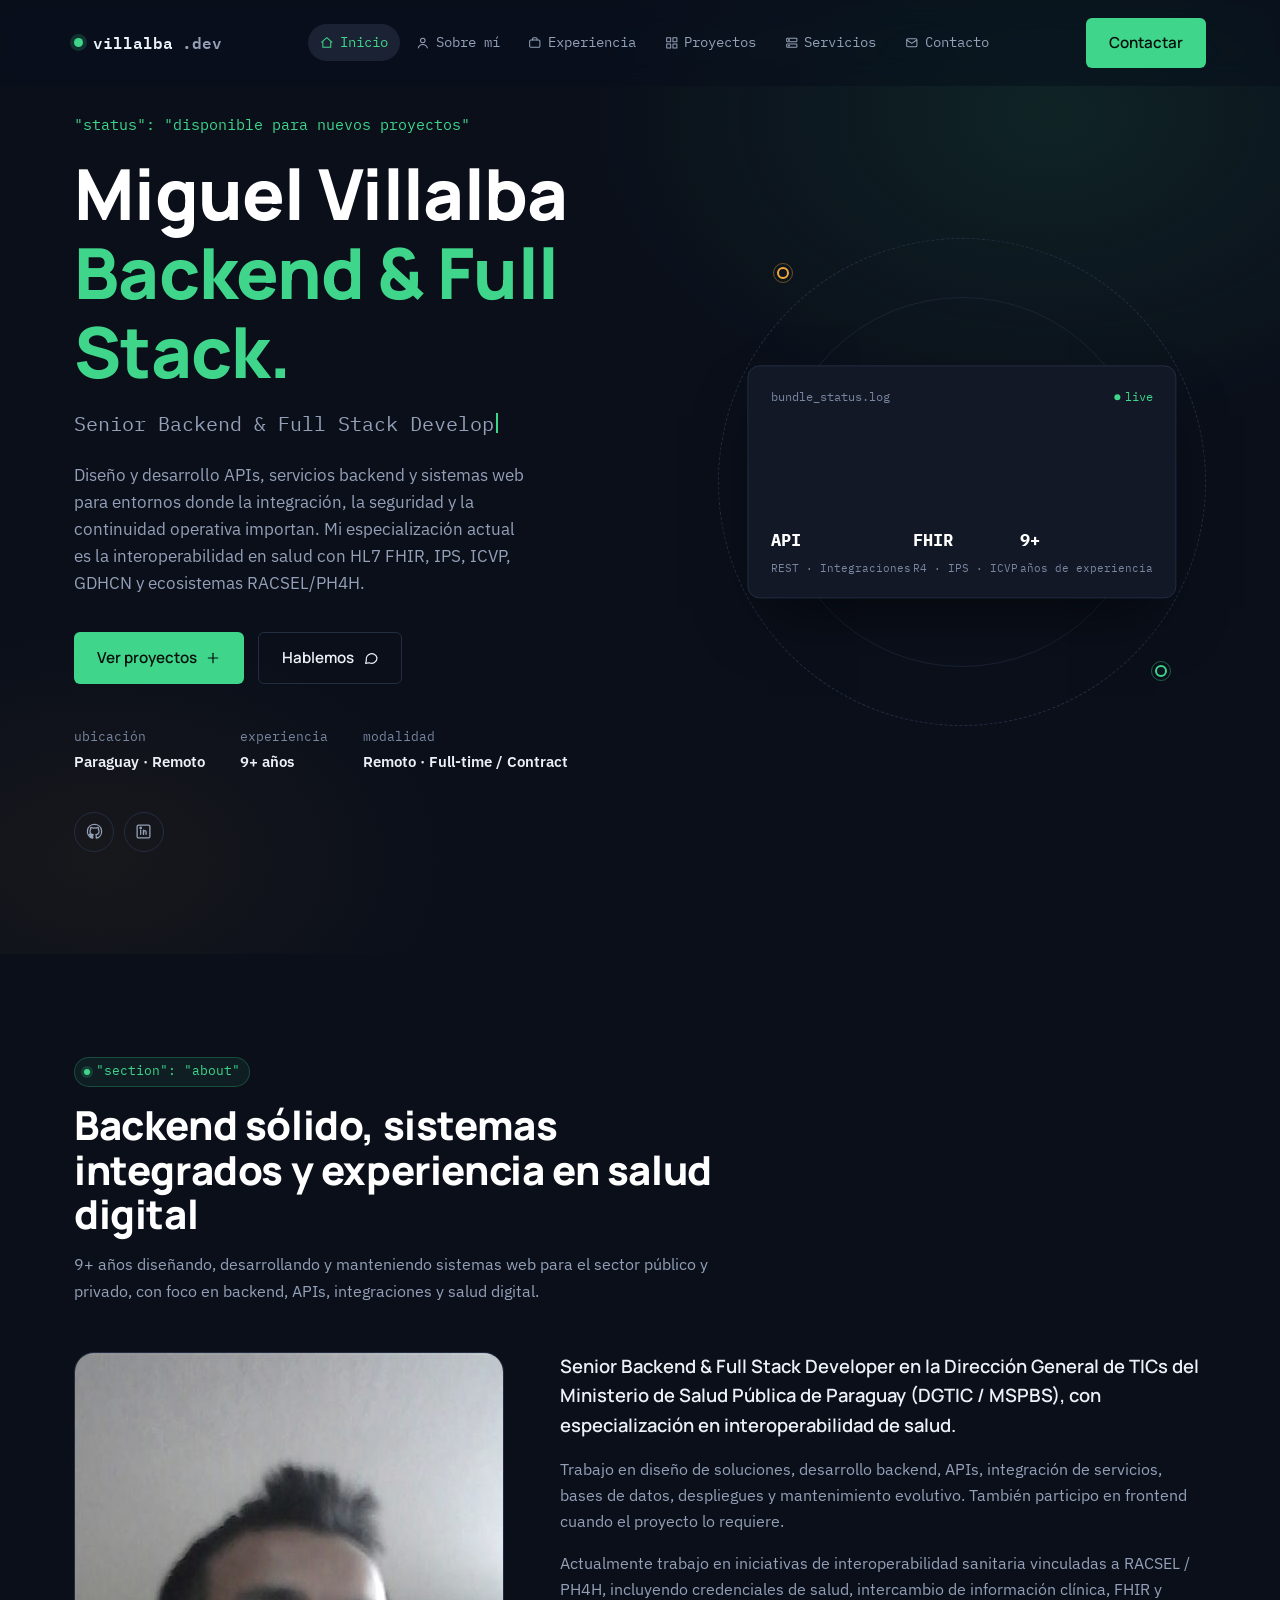
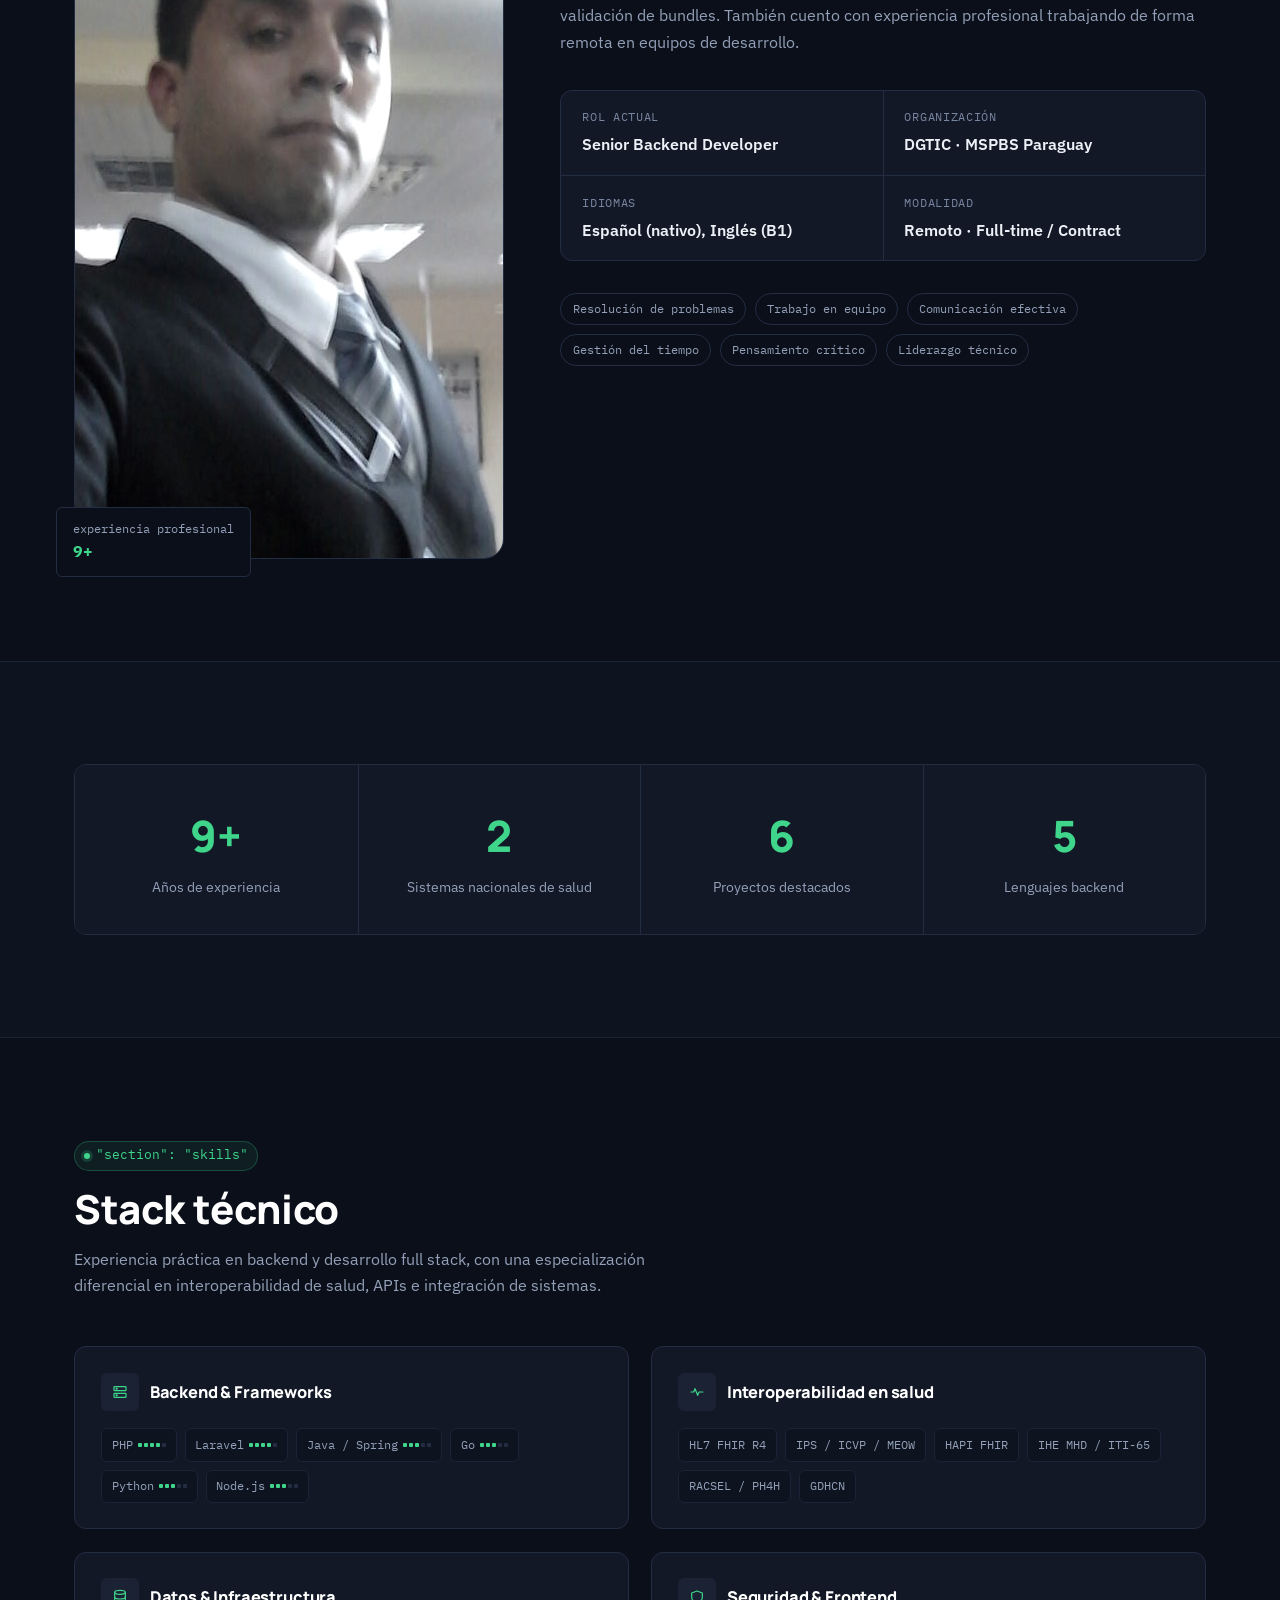
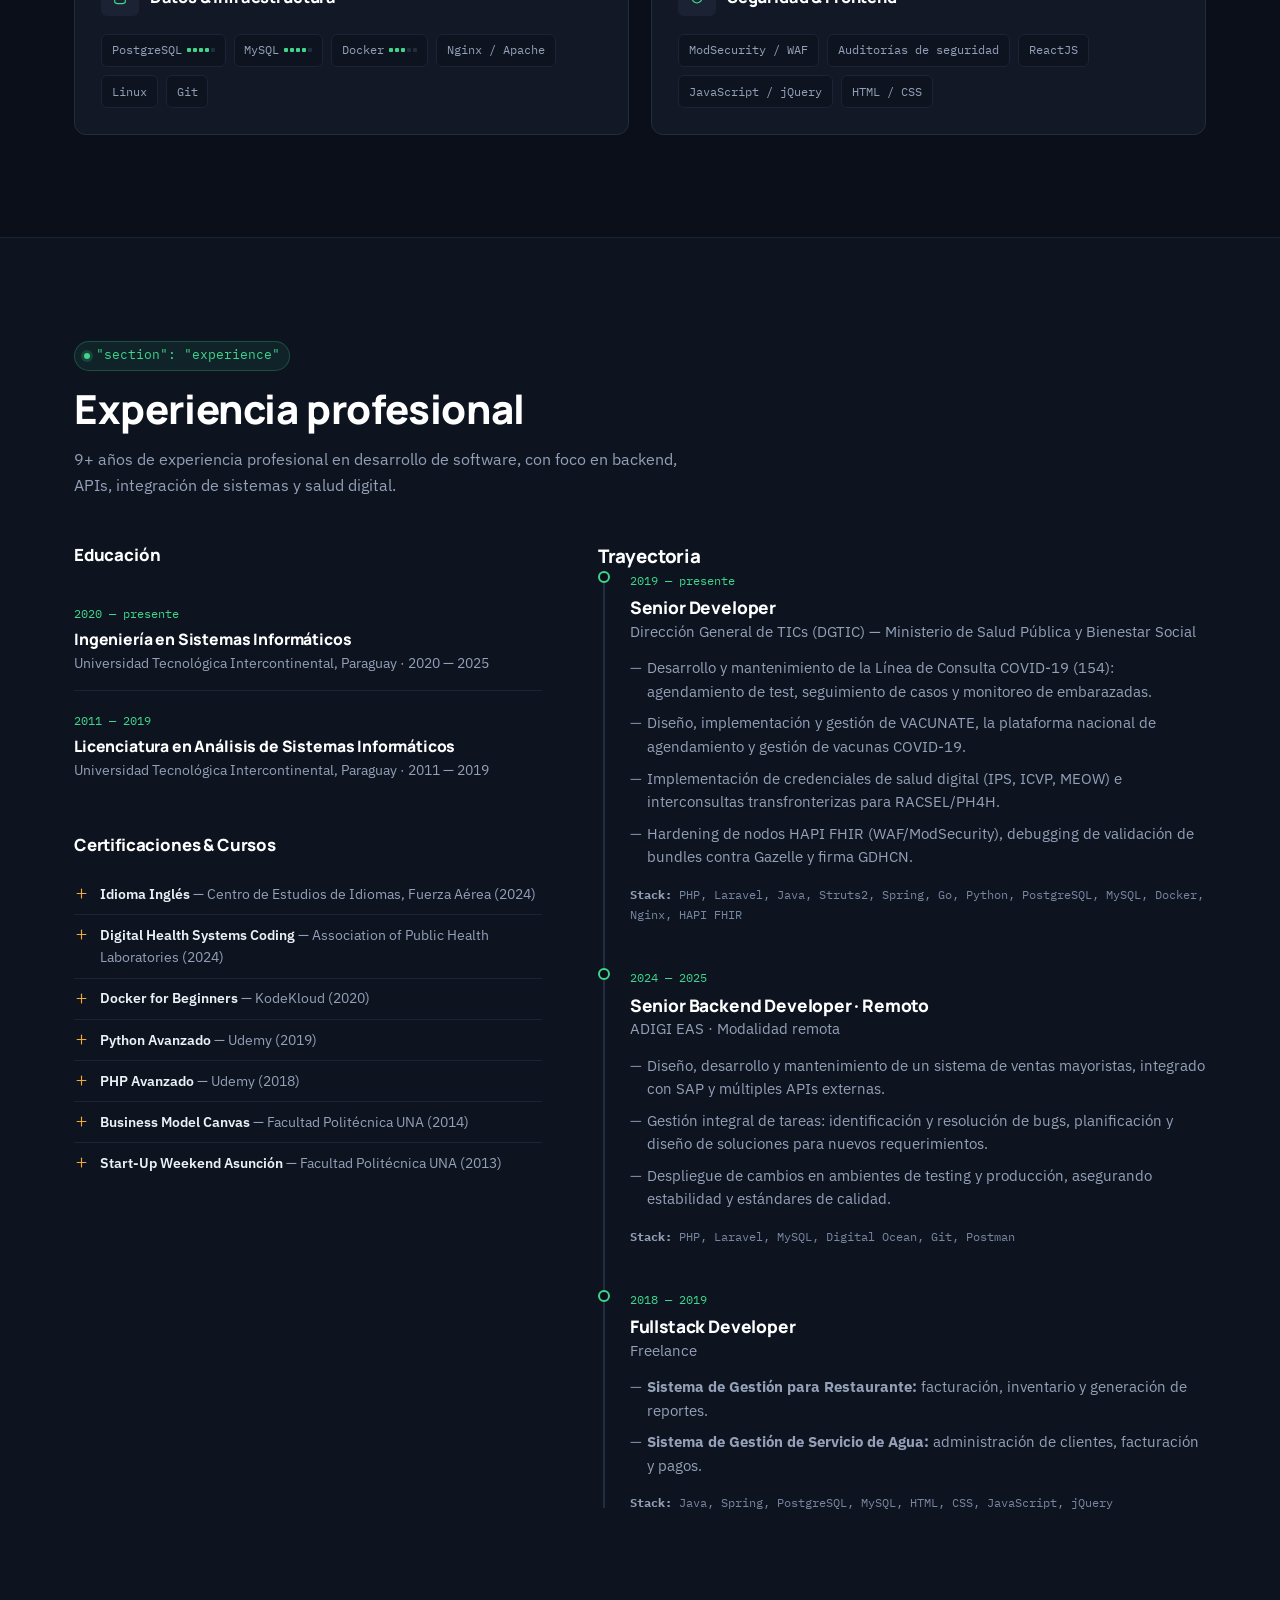
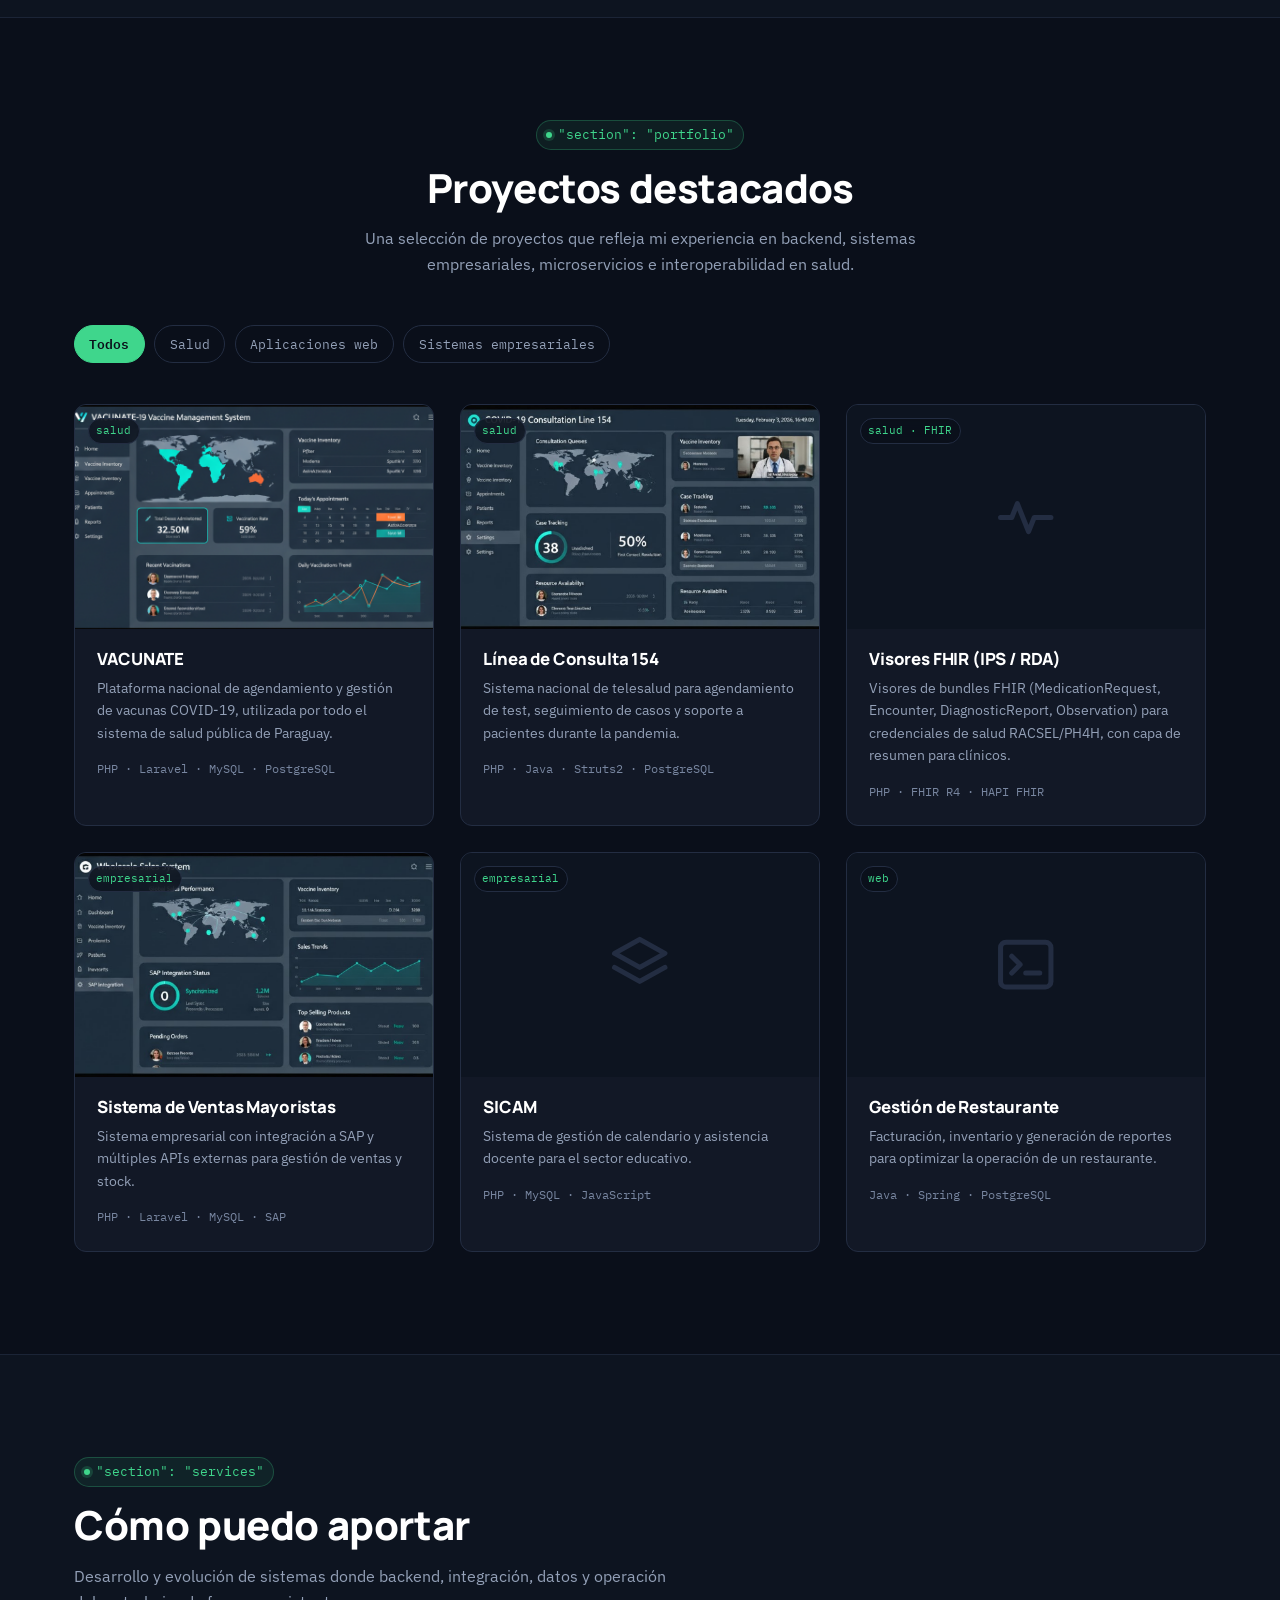
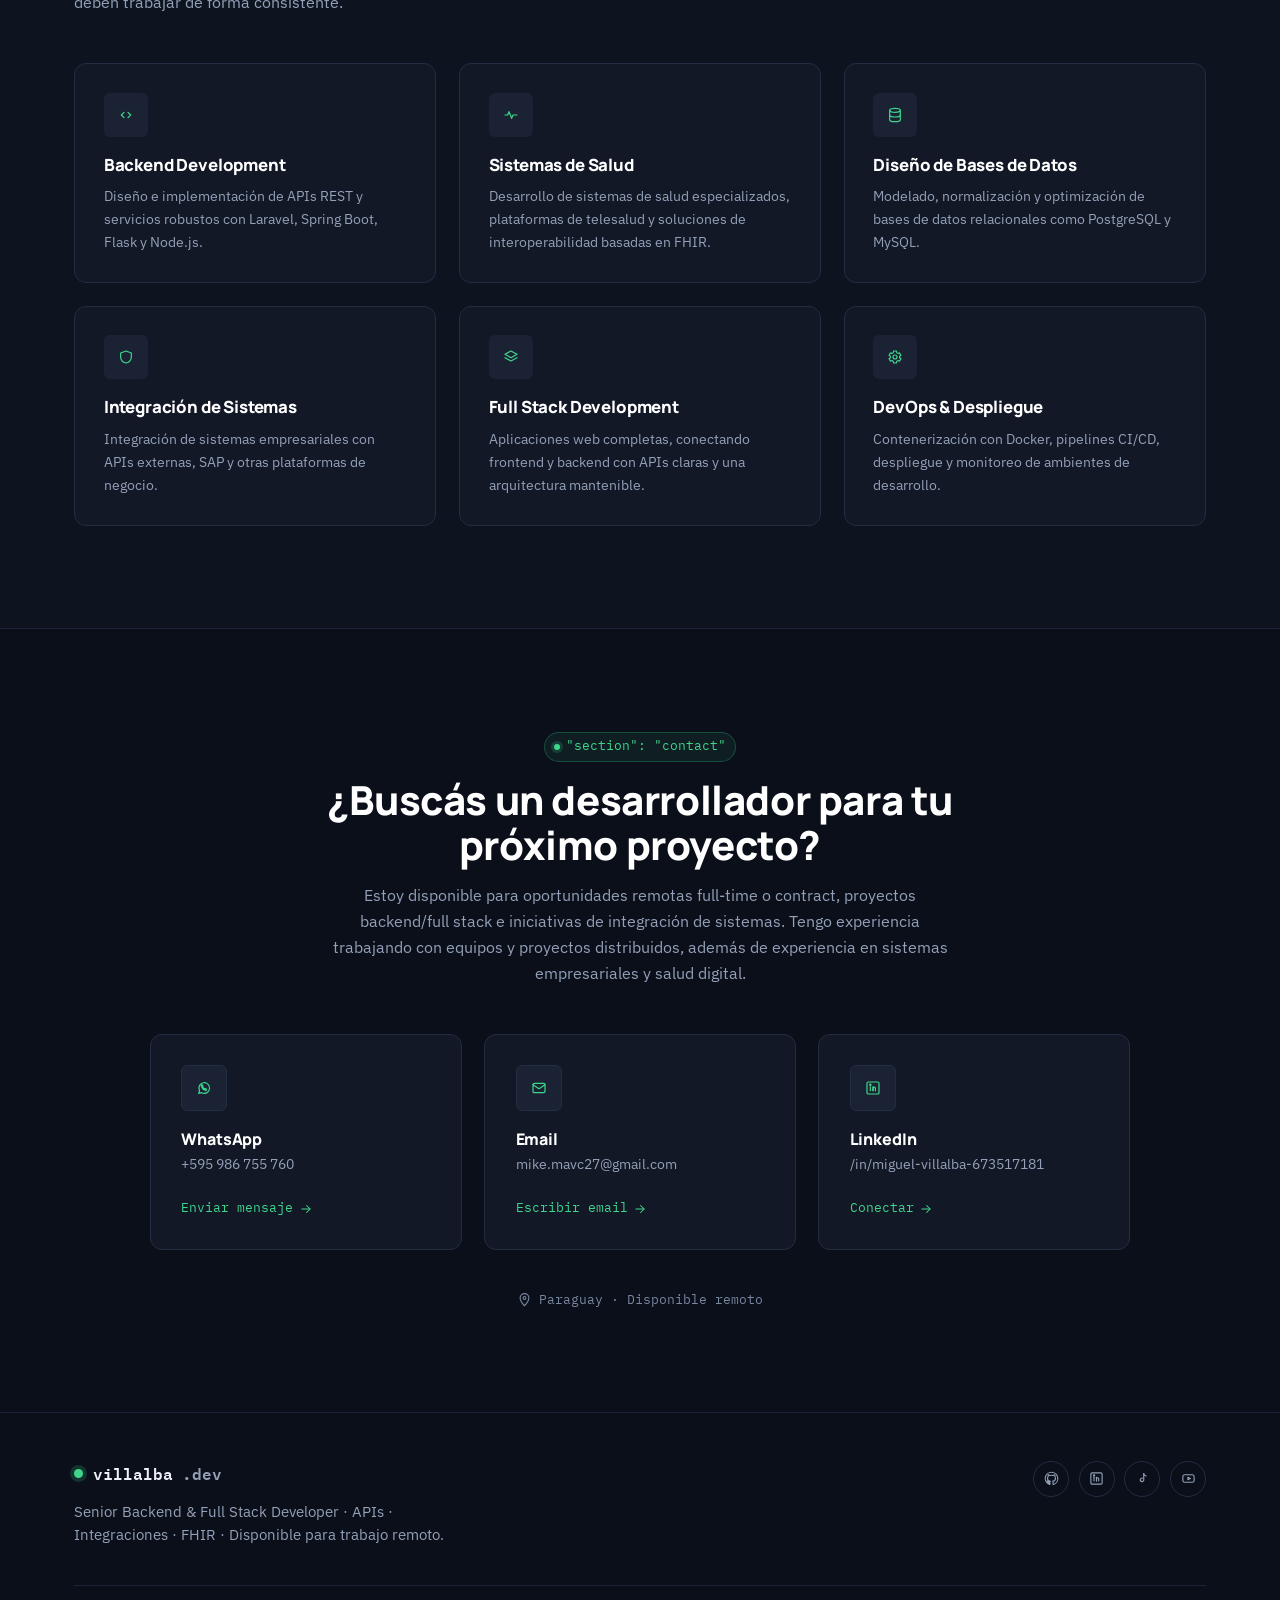
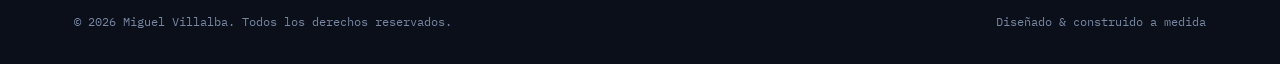
==== commit f509d440: "Add README with project docs and license section" ====
--- a/index.html
+++ b/index.html
@@ -3,10 +3,38 @@
 <head>
 <meta charset="utf-8" />
 <meta name="viewport" content="width=device-width, initial-scale=1.0" />
-<title>Miguel Villalba — Senior Backend Developer · FHIR / Health Interoperability</title>
-<meta name="description" content="Miguel Villalba, Senior Backend Developer especializado en interoperabilidad en salud (HL7 FHIR, IPS, ICVP, GDHCN, RACSEL/PH4H). PHP, Java, Go, Python. Basado en Paraguay, disponible remoto." />
-<meta name="keywords" content="backend developer, FHIR, HL7, health interoperability, Laravel, Spring Boot, Go, Paraguay developer, healthtech" />
+<title>Miguel Villalba — Senior Backend & Full Stack Developer | FHIR & APIs</title>
+<meta name="description" content="Miguel Villalba, Senior Backend & Full Stack Developer con 9+ años de experiencia en APIs, sistemas empresariales y salud digital. PHP, Laravel, Java, Spring Boot, Python, Node.js, Docker y PostgreSQL. Disponible para trabajo remoto." />
+<meta name="keywords" content="Senior Backend Developer, Full Stack Developer, PHP, Laravel, Java, Spring Boot, Python, Node.js, FHIR, HL7, health interoperability, Docker, PostgreSQL, Paraguay" />
 <meta name="theme-color" content="#0A0F1A" />
+<meta name="author" content="Miguel Villalba" />
+
+<!-- Open Graph / Twitter -->
+<meta property="og:type" content="website" />
+<meta property="og:locale" content="es_ES" />
+<meta property="og:title" content="Miguel Villalba — Senior Backend & Full Stack Developer" />
+<meta property="og:description" content="9+ años construyendo APIs, sistemas empresariales e interoperabilidad en salud (HL7 FHIR). Disponible para trabajo remoto." />
+<meta name="twitter:card" content="summary" />
+<meta name="twitter:title" content="Miguel Villalba — Senior Backend & Full Stack Developer" />
+<meta name="twitter:description" content="9+ años construyendo APIs, sistemas empresariales e interoperabilidad en salud (HL7 FHIR). Disponible para trabajo remoto." />
+
+<!-- Structured data -->
+<script type="application/ld+json">
+{
+  "@context": "https://schema.org",
+  "@type": "Person",
+  "name": "Miguel Villalba",
+  "jobTitle": "Senior Backend & Full Stack Developer",
+  "worksFor": { "@type": "Organization", "name": "Dirección General de TICs — Ministerio de Salud Pública y Bienestar Social" },
+  "email": "mailto:mike.mavc27@gmail.com",
+  "address": { "@type": "PostalAddress", "addressCountry": "PY" },
+  "knowsAbout": ["Backend Development", "REST APIs", "HL7 FHIR", "PHP", "Laravel", "Java", "Spring Boot", "Python", "Node.js", "PostgreSQL", "Docker"],
+  "sameAs": [
+    "https://github.com/MikeRider27",
+    "https://www.linkedin.com/in/miguel-villalba-673517181/"
+  ]
+}
+</script>
 
 <!-- Favicons -->
 <link href="assets/img/favicon.png" rel="icon" />
@@ -18,8 +46,11 @@
 <link href="https://fonts.googleapis.com/css2?family=Manrope:wght@500;600;700;800&family=IBM+Plex+Sans:wght@400;500;600&family=IBM+Plex+Mono:wght@400;500;600&display=swap" rel="stylesheet" />
 
 <link href="assets/css/style.css" rel="stylesheet" />
+<noscript><style>#preloader{display:none}[data-reveal]{opacity:1;transform:none}</style></noscript>
 </head>
 <body>
+
+<a href="#main" class="skip-link">Saltar al contenido</a>
 
 <!-- Preloader -->
 <div id="preloader"><span class="mono">cargando sistema…</span></div>
@@ -33,7 +64,7 @@
   <symbol id="i-briefcase" viewBox="0 0 24 24"><rect x="3" y="7" width="18" height="13" rx="2"/><path d="M8 7V5a2 2 0 0 1 2-2h4a2 2 0 0 1 2 2v2"/></symbol>
   <symbol id="i-grid" viewBox="0 0 24 24"><rect x="3" y="3" width="7" height="7"/><rect x="14" y="3" width="7" height="7"/><rect x="3" y="14" width="7" height="7"/><rect x="14" y="14" width="7" height="7"/></symbol>
   <symbol id="i-server" viewBox="0 0 24 24"><rect x="3" y="4" width="18" height="6" rx="1"/><rect x="3" y="14" width="18" height="6" rx="1"/><circle cx="7" cy="7" r="0.8"/><circle cx="7" cy="17" r="0.8"/></symbol>
-  <symbol id="i-chat" viewBox="0 0 24 24"><path d="M21 12a8 8 0 1 1-3.4-6.5"/><path d="M21 3v6h-6"/></symbol>
+  <symbol id="i-chat" viewBox="0 0 24 24"><path d="M21 12a8 8 0 0 1-11.6 7.1L4 20l1-4.4A8 8 0 1 1 21 12z"/></symbol>
   <symbol id="i-mail" viewBox="0 0 24 24"><rect x="3" y="5" width="18" height="14" rx="2"/><path d="M3 7l9 6 9-6"/></symbol>
   <symbol id="i-pin" viewBox="0 0 24 24"><path d="M12 22s7-7.5 7-12.5A7 7 0 0 0 5 9.5C5 14.5 12 22 12 22z"/><circle cx="12" cy="9.5" r="2.3"/></symbol>
   <symbol id="i-phone" viewBox="0 0 24 24"><path d="M5 3h4l2 5-2.5 1.5a11 11 0 0 0 5 5L15 12l5 2v4a2 2 0 0 1-2 2C9.6 20 4 14.4 4 5a2 2 0 0 1 1-2z"/></symbol>
@@ -81,19 +112,19 @@
   </div>
 </header>
 
-<main>
+<main id="main">
 
   <!-- ======= Hero ======= -->
   <section id="hero" class="hero">
     <div class="container">
       <div class="hero-copy">
         <span class="hero-kicker mono">"status": "disponible para nuevos proyectos"</span>
-        <h1>Miguel Villalba<br /><span class="last">Backend & FHIR.</span></h1>
-        <p class="hero-role mono" data-typed="Senior Backend Developer|Especialista en Interoperabilidad en Salud|HL7 FHIR · IPS · ICVP · GDHCN|PHP · Java · Go · Python"></p>
+        <h1>Miguel Villalba<br /><span class="last">Backend & Full Stack.</span></h1>
+        <p class="hero-role mono" data-typed="Senior Backend & Full Stack Developer|APIs · Microservicios · Integraciones|Interoperabilidad en Salud · HL7 FHIR|PHP · Laravel · Java · Spring Boot · Python · Node.js"></p>
         <p class="hero-lead">
-          Construyo y depuro los sistemas que hacen que los datos de salud se puedan intercambiar con confianza
-          entre países, hospitales y billeteras digitales — desde APIs REST hasta bundles FHIR validados contra
-          Gazelle, en producción para el Ministerio de Salud de Paraguay.
+          Diseño y desarrollo APIs, servicios backend y sistemas web para entornos donde la integración, la
+          seguridad y la continuidad operativa importan. Mi especialización actual es la interoperabilidad en salud
+          con HL7 FHIR, IPS, ICVP, GDHCN y ecosistemas RACSEL/PH4H.
         </p>
         <div class="hero-actions">
           <a href="#portfolio" class="btn btn-primary">Ver proyectos<svg class="icon"><use href="#i-plus"/></svg></a>
@@ -101,16 +132,14 @@
         </div>
 
         <div class="hero-meta">
-          <div>ubicación<strong>Ñemby, Paraguay</strong></div>
+          <div>ubicación<strong>Paraguay · Remoto</strong></div>
           <div>experiencia<strong>9+ años</strong></div>
-          <div>foco actual<strong>FHIR / RACSEL / PH4H</strong></div>
+          <div>modalidad<strong>Remoto · Full-time / Contract</strong></div>
         </div>
 
         <div class="hero-social">
           <a href="https://github.com/MikeRider27" target="_blank" rel="noopener" aria-label="GitHub"><svg class="icon"><use href="#i-github"/></svg></a>
           <a href="https://www.linkedin.com/in/miguel-villalba-673517181/" target="_blank" rel="noopener" aria-label="LinkedIn"><svg class="icon"><use href="#i-linkedin"/></svg></a>
-          <a href="https://www.tiktok.com/@mikerider27" target="_blank" rel="noopener" aria-label="TikTok"><svg class="icon"><use href="#i-tiktok"/></svg></a>
-          <a href="https://www.youtube.com/@mikerider27" target="_blank" rel="noopener" aria-label="YouTube"><svg class="icon"><use href="#i-youtube"/></svg></a>
         </div>
       </div>
 
@@ -125,9 +154,9 @@
             <path d="M0 45 L40 45 L55 15 L70 75 L85 45 L110 45 L125 30 L140 60 L155 45 L300 45" />
           </svg>
           <div class="vitals-stats">
-            <div><b>200 OK</b><span>GDHCN validator</span></div>
-            <div><b>9/9</b><span>PH4H endpoints</span></div>
-            <div><b>0</b><span>bundles rechazados</span></div>
+            <div><b>API</b><span>REST · Integraciones</span></div>
+            <div><b>FHIR</b><span>R4 · IPS · ICVP</span></div>
+            <div><b>9+</b><span>años de experiencia</span></div>
           </div>
         </div>
       </div>
@@ -139,30 +168,30 @@
     <div class="container">
       <div class="section-head" data-reveal>
         <span class="eyebrow">"section": "about"</span>
-        <h2>Backend sólido, con vocación por la interoperabilidad</h2>
-        <p>9+ años diseñando e implementando sistemas de salud pública en Paraguay, hoy enfocado en llevar esa
-          experiencia a equipos de Healthtech y Fintech remotos.</p>
+        <h2>Backend sólido, sistemas integrados y experiencia en salud digital</h2>
+        <p>9+ años diseñando, desarrollando y manteniendo sistemas web para el sector público y privado,
+          con foco en backend, APIs, integraciones y salud digital.</p>
       </div>
 
       <div class="about-grid">
         <div class="about-photo" data-reveal>
-          <div class="frame"><img src="assets/img/profile-img.png" alt="Foto de Miguel Villalba" loading="lazy" /></div>
-          <div class="tag mono">años en salud pública<b>9+</b></div>
+          <div class="frame"><img src="assets/img/profile-img.jpg" alt="Foto de Miguel Villalba" width="800" height="805" loading="lazy" decoding="async" /></div>
+          <div class="tag mono">experiencia profesional<b>9+</b></div>
         </div>
 
         <div class="about-copy" data-reveal>
-          <p class="lede">Senior Backend & Health Interoperability Developer en la Dirección General de TICs del Ministerio de Salud Pública de Paraguay (DGTIC / MSPBS).</p>
-          <p>Participé en todas las etapas del desarrollo — planificación, diseño, backend y, cuando hace falta, frontend —
-            siempre con foco en calidad, rendimiento y en que el sistema siga funcionando cuando de verdad importa: en un
-            centro de salud, en una frontera, en medio de un connectathon.</p>
-          <p>Actualmente trabajo en el ecosistema RACSEL / PH4H: emisión y verificación de credenciales de salud (IPS, ICVP, MEOW),
-            interconsultas transfronterizas, hardening de nodos HAPI FHIR y depuración de validación de bundles contra Gazelle.</p>
+          <p class="lede">Senior Backend & Full Stack Developer en la Dirección General de TICs del Ministerio de Salud Pública de Paraguay (DGTIC / MSPBS), con especialización en interoperabilidad de salud.</p>
+          <p>Trabajo en diseño de soluciones, desarrollo backend, APIs, integración de servicios, bases de datos,
+            despliegues y mantenimiento evolutivo. También participo en frontend cuando el proyecto lo requiere.</p>
+          <p>Actualmente trabajo en iniciativas de interoperabilidad sanitaria vinculadas a RACSEL / PH4H,
+            incluyendo credenciales de salud, intercambio de información clínica, FHIR y validación de bundles.
+            También cuento con experiencia profesional trabajando de forma remota en equipos de desarrollo.</p>
 
           <div class="fact-grid">
             <div class="fact"><div class="k">Rol actual</div><div class="v">Senior Backend Developer</div></div>
             <div class="fact"><div class="k">Organización</div><div class="v">DGTIC · MSPBS Paraguay</div></div>
             <div class="fact"><div class="k">Idiomas</div><div class="v">Español (nativo), Inglés (B1)</div></div>
-            <div class="fact"><div class="k">Modalidad</div><div class="v">Remoto / Freelance disponible</div></div>
+            <div class="fact"><div class="k">Modalidad</div><div class="v">Remoto · Full-time / Contract</div></div>
           </div>
 
           <div class="soft-list">
@@ -182,10 +211,10 @@
   <section class="section-alt">
     <div class="container">
       <div class="stats-grid" data-reveal>
-        <div class="stat"><div class="num"><span data-count="5">0</span></div><div class="label">Sistemas nacionales de salud</div></div>
-        <div class="stat"><div class="num"><span data-count="50" data-suffix="+">0</span></div><div class="label">Proyectos entregados</div></div>
         <div class="stat"><div class="num"><span data-count="9" data-suffix="+">0</span></div><div class="label">Años de experiencia</div></div>
-        <div class="stat"><div class="num"><span data-count="8" data-suffix="+">0</span></div><div class="label">Perfiles FHIR implementados</div></div>
+        <div class="stat"><div class="num"><span data-count="2">0</span></div><div class="label">Sistemas nacionales de salud</div></div>
+        <div class="stat"><div class="num"><span data-count="6">0</span></div><div class="label">Proyectos destacados</div></div>
+        <div class="stat"><div class="num"><span data-count="5">0</span></div><div class="label">Lenguajes backend</div></div>
       </div>
     </div>
   </section>
@@ -196,20 +225,20 @@
       <div class="section-head" data-reveal>
         <span class="eyebrow">"section": "skills"</span>
         <h2>Stack técnico</h2>
-        <p>Backend primero, con la interoperabilidad en salud como especialización — y el resto del stack necesario
-          para llevar un sistema de punta a punta.</p>
+        <p>Experiencia práctica en backend y desarrollo full stack, con una especialización diferencial en
+          interoperabilidad de salud, APIs e integración de sistemas.</p>
       </div>
 
       <div class="skills-grid">
         <div class="skill-card" data-reveal>
           <div class="head"><div class="ico"><svg class="icon"><use href="#i-server"/></svg></div><h3>Backend & Frameworks</h3></div>
           <div class="chip-row">
-            <span class="chip">PHP <span class="lv"><i class="on"></i><i class="on"></i><i class="on"></i><i class="on"></i><i></i></span></span>
-            <span class="chip">Laravel <span class="lv"><i class="on"></i><i class="on"></i><i class="on"></i><i class="on"></i><i></i></span></span>
-            <span class="chip">Java / Spring <span class="lv"><i class="on"></i><i class="on"></i><i class="on"></i><i></i><i></i></span></span>
-            <span class="chip">Go <span class="lv"><i class="on"></i><i class="on"></i><i class="on"></i><i></i><i></i></span></span>
-            <span class="chip">Python <span class="lv"><i class="on"></i><i class="on"></i><i class="on"></i><i></i><i></i></span></span>
-            <span class="chip">Node.js <span class="lv"><i class="on"></i><i class="on"></i><i></i><i></i><i></i></span></span>
+            <span class="chip">PHP <span class="lv" aria-hidden="true"><i class="on"></i><i class="on"></i><i class="on"></i><i class="on"></i><i></i></span></span>
+            <span class="chip">Laravel <span class="lv" aria-hidden="true"><i class="on"></i><i class="on"></i><i class="on"></i><i class="on"></i><i></i></span></span>
+            <span class="chip">Java / Spring <span class="lv" aria-hidden="true"><i class="on"></i><i class="on"></i><i class="on"></i><i></i><i></i></span></span>
+            <span class="chip">Go <span class="lv" aria-hidden="true"><i class="on"></i><i class="on"></i><i class="on"></i><i></i><i></i></span></span>
+            <span class="chip">Python <span class="lv" aria-hidden="true"><i class="on"></i><i class="on"></i><i class="on"></i><i></i><i></i></span></span>
+            <span class="chip">Node.js <span class="lv" aria-hidden="true"><i class="on"></i><i class="on"></i><i class="on"></i><i></i><i></i></span></span>
           </div>
         </div>
 
@@ -228,9 +257,9 @@
         <div class="skill-card" data-reveal>
           <div class="head"><div class="ico"><svg class="icon"><use href="#i-database"/></svg></div><h3>Datos & Infraestructura</h3></div>
           <div class="chip-row">
-            <span class="chip">PostgreSQL <span class="lv"><i class="on"></i><i class="on"></i><i class="on"></i><i class="on"></i><i></i></span></span>
-            <span class="chip">MySQL <span class="lv"><i class="on"></i><i class="on"></i><i class="on"></i><i class="on"></i><i></i></span></span>
-            <span class="chip">Docker <span class="lv"><i class="on"></i><i class="on"></i><i class="on"></i><i></i><i></i></span></span>
+            <span class="chip">PostgreSQL <span class="lv" aria-hidden="true"><i class="on"></i><i class="on"></i><i class="on"></i><i class="on"></i><i></i></span></span>
+            <span class="chip">MySQL <span class="lv" aria-hidden="true"><i class="on"></i><i class="on"></i><i class="on"></i><i class="on"></i><i></i></span></span>
+            <span class="chip">Docker <span class="lv" aria-hidden="true"><i class="on"></i><i class="on"></i><i class="on"></i><i></i><i></i></span></span>
             <span class="chip">Nginx / Apache</span>
             <span class="chip">Linux</span>
             <span class="chip">Git</span>
@@ -257,8 +286,7 @@
       <div class="section-head" data-reveal>
         <span class="eyebrow">"section": "experience"</span>
         <h2>Experiencia profesional</h2>
-        <p>9+ años construyendo soluciones web escalables para el sector público y privado, con especialización en
-          sistemas de salud e infraestructura crítica.</p>
+        <p>9+ años de experiencia profesional en desarrollo de software, con foco en backend, APIs, integración de sistemas y salud digital.</p>
       </div>
 
       <div class="resume-columns">
@@ -266,13 +294,13 @@
           <h3>Educación</h3>
           <div class="edu-item">
             <span class="when">2020 — presente</span>
-            <h4>Ingeniería en Informática (en curso)</h4>
-            <p>Universidad Tecnológica Intercontinental, Paraguay · desarrollando tesis final</p>
+            <h4>Ingeniería en Sistemas Informáticos</h4>
+            <p>Universidad Tecnológica Intercontinental, Paraguay · 2020 — 2025</p>
           </div>
           <div class="edu-item">
             <span class="when">2011 — 2019</span>
-            <h4>Licenciatura en Ciencias de la Computación</h4>
-            <p>Universidad Tecnológica Intercontinental, Paraguay</p>
+            <h4>Licenciatura en Análisis de Sistemas Informáticos</h4>
+            <p>Universidad Tecnológica Intercontinental, Paraguay · 2011 — 2019</p>
           </div>
 
           <h3>Certificaciones & Cursos</h3>
@@ -305,8 +333,8 @@
 
             <div class="tl-item">
               <span class="when">2024 — 2025</span>
-              <h4>Senior Backend Developer</h4>
-              <p class="org">ADIGI EAS</p>
+              <h4>Senior Backend Developer · Remoto</h4>
+              <p class="org">ADIGI EAS · Modalidad remota</p>
               <ul>
                 <li>Diseño, desarrollo y mantenimiento de un sistema de ventas mayoristas, integrado con SAP y múltiples APIs externas.</li>
                 <li>Gestión integral de tareas: identificación y resolución de bugs, planificación y diseño de soluciones para nuevos requerimientos.</li>
@@ -336,23 +364,23 @@
     <div class="container">
       <div class="section-head center" data-reveal>
         <span class="eyebrow">"section": "portfolio"</span>
-        <h2>Proyectos</h2>
-        <p>Sistemas que diseñé e implementé, tanto en instituciones públicas como de forma independiente — de
-          plataformas nacionales de salud a sistemas empresariales.</p>
+        <h2>Proyectos destacados</h2>
+        <p>Una selección de proyectos que refleja mi experiencia en backend, sistemas empresariales,
+          microservicios e interoperabilidad en salud.</p>
       </div>
 
       <div class="filter-bar" data-reveal>
-        <button class="active" data-filter="*">Todos</button>
-        <button data-filter="health">Salud</button>
-        <button data-filter="web">Aplicaciones web</button>
-        <button data-filter="systems">Sistemas empresariales</button>
+        <button class="active" data-filter="*" aria-pressed="true">Todos</button>
+        <button data-filter="health" aria-pressed="false">Salud</button>
+        <button data-filter="web" aria-pressed="false">Aplicaciones web</button>
+        <button data-filter="systems" aria-pressed="false">Sistemas empresariales</button>
       </div>
 
       <div class="project-grid" data-reveal>
 
         <article class="project-card" data-category="health">
           <div class="project-media">
-            <img src="assets/img/vacunate-system.png" alt="Plataforma VACUNATE" loading="lazy" />
+            <img src="assets/img/vacunate-system.png" alt="Plataforma VACUNATE" width="806" height="478" loading="lazy" decoding="async" />
             <span class="project-tag mono">salud</span>
           </div>
           <div class="project-body">
@@ -364,7 +392,7 @@
 
         <article class="project-card" data-category="health">
           <div class="project-media">
-            <img src="assets/img/covid-154-system.png" alt="Línea de Consulta COVID-19 154" loading="lazy" />
+            <img src="assets/img/covid-154-system.png" alt="Línea de Consulta COVID-19 154" width="590" height="357" loading="lazy" decoding="async" />
             <span class="project-tag mono">salud</span>
           </div>
           <div class="project-body">
@@ -388,7 +416,7 @@
 
         <article class="project-card" data-category="systems">
           <div class="project-media">
-            <img src="assets/img/wholesale-system.png" alt="Sistema de Ventas Mayoristas" loading="lazy" />
+            <img src="assets/img/wholesale-system.png" alt="Sistema de Ventas Mayoristas" width="601" height="356" loading="lazy" decoding="async" />
             <span class="project-tag mono">empresarial</span>
           </div>
           <div class="project-body">
@@ -431,8 +459,8 @@
     <div class="container">
       <div class="section-head" data-reveal>
         <span class="eyebrow">"section": "services"</span>
-        <h2>Servicios</h2>
-        <p>Soluciones digitales personalizadas, eficientes y escalables — de APIs robustas a integraciones complejas de sistemas.</p>
+        <h2>Cómo puedo aportar</h2>
+        <p>Desarrollo y evolución de sistemas donde backend, integración, datos y operación deben trabajar de forma consistente.</p>
       </div>
 
       <div class="services-grid">
@@ -458,8 +486,8 @@
         </div>
         <div class="service-card" data-reveal>
           <div class="ico"><svg class="icon"><use href="#i-layers"/></svg></div>
-          <h4>Fullstack Development</h4>
-          <p>Aplicaciones web completas, con frontend responsivo (React, Vue) y backend escalable.</p>
+          <h4>Full Stack Development</h4>
+          <p>Aplicaciones web completas, conectando frontend y backend con APIs claras y una arquitectura mantenible.</p>
         </div>
         <div class="service-card" data-reveal>
           <div class="ico"><svg class="icon"><use href="#i-cog"/></svg></div>
@@ -472,13 +500,14 @@
 
 
   <!-- ======= Contact ======= -->
-  <section id="contact" class="section-alt">
+  <section id="contact">
     <div class="container">
       <div class="section-head center" data-reveal>
         <span class="eyebrow">"section": "contact"</span>
-        <h2>Hablemos de tu proyecto</h2>
-        <p>¿Buscás sumar a alguien con experiencia real en sistemas de salud e interoperabilidad, o simplemente
-          querés charlar sobre FHIR? Elegí el canal que prefieras — te respondo directamente.</p>
+        <h2>¿Buscás un desarrollador para tu próximo proyecto?</h2>
+        <p>Estoy disponible para oportunidades remotas full-time o contract, proyectos backend/full stack e iniciativas
+          de integración de sistemas. Tengo experiencia trabajando con equipos y proyectos distribuidos, además de
+          experiencia en sistemas empresariales y salud digital.</p>
       </div>
 
       <div class="contact-cards" data-reveal>
@@ -505,7 +534,7 @@
       </div>
 
       <div class="contact-location mono" data-reveal>
-        <svg class="icon"><use href="#i-pin"/></svg> Ñemby, Paraguay
+        <svg class="icon"><use href="#i-pin"/></svg> Paraguay · Disponible remoto
       </div>
     </div>
   </section>
@@ -518,7 +547,7 @@
     <div class="footer-top">
       <div>
         <a href="#hero" class="brand"><span class="dot"></span>villalba<span>.dev</span></a>
-        <p>Senior Backend Developer especializado en interoperabilidad en salud (HL7 FHIR), sistemas empresariales y soluciones web escalables.</p>
+        <p>Senior Backend & Full Stack Developer · APIs · Integraciones · FHIR · Disponible para trabajo remoto.</p>
       </div>
       <div class="footer-social">
         <a href="https://github.com/MikeRider27" target="_blank" rel="noopener" aria-label="GitHub"><svg class="icon"><use href="#i-github"/></svg></a>
--- a/assets/css/style.css
+++ b/assets/css/style.css
@@ -13,7 +13,7 @@
   --line-soft:  #1B2436;
   --text:       #EDF1F7;
   --text-muted: #93A0B7;
-  --text-dim:   #5C6A85;
+  --text-dim:   #7886A0;   /* ≥4.5:1 on --ink for small text */
   --signal:     #3FD68C;   /* system online / vitals */
   --signal-dim: #2AA46B;
   --flag:       #F2A93B;   /* lab-result amber */
@@ -52,6 +52,14 @@
 svg{ display:block; }
 
 ::selection{ background: var(--signal); color: var(--ink); }
+
+.skip-link{
+  position: fixed; top: .75rem; left: .75rem; z-index: 10000;
+  padding: .6em 1em; border-radius: var(--radius-sm);
+  background: var(--signal); color: var(--ink); font-weight: 600;
+  transform: translateY(-200%); transition: transform .2s var(--ease);
+}
+.skip-link:focus{ transform: none; }
 
 :focus-visible{
   outline: 2px solid var(--signal);
@@ -441,35 +449,6 @@
 @media (max-width: 620px){ .services-grid{ grid-template-columns: 1fr; } }
 
 /* =========================================================
-   Testimonials
-   ========================================================= */
-.testi-track{
-  display:flex; gap: 1.4rem; overflow-x:auto; scroll-snap-type: x mandatory;
-  padding-bottom: 1rem; margin: 0 -1.5rem; padding-left: 1.5rem; padding-right: 1.5rem;
-  scrollbar-width: none;
-}
-.testi-track::-webkit-scrollbar{ display:none; }
-.testi-card{
-  scroll-snap-align: start; flex: 0 0 min(420px, 86vw);
-  background: var(--surface); border: 1px solid var(--line); border-radius: var(--radius-md); padding: 1.8rem;
-}
-.testi-card .quote-ico{ color: var(--signal); opacity: .5; width: 26px; height:26px; margin-bottom: 1rem; }
-.testi-card p.msg{ color: var(--text); font-size: .96rem; line-height: 1.7; min-height: 8.5em; }
-.testi-who{ display:flex; align-items:center; gap: .8rem; margin-top: 1.4rem; padding-top: 1.2rem; border-top: 1px solid var(--line-soft); }
-.avatar{
-  width: 42px; height:42px; border-radius:50%; display:flex; align-items:center; justify-content:center;
-  font-family: var(--font-mono); font-weight:600; font-size: .8rem; color: var(--ink); background: var(--signal); flex:none;
-}
-.testi-who h5{ font-size: .92rem; font-family: var(--font-body); font-weight:600; color:#fff; }
-.testi-who span{ font-size: .78rem; color: var(--text-dim); }
-
-.testi-controls{ display:flex; gap: .6rem; margin-top: 1.6rem; justify-content:center; }
-.testi-controls button{
-  width: 38px; height:38px; border-radius:50%; border:1px solid var(--line); display:flex; align-items:center; justify-content:center; color: var(--text-muted);
-}
-.testi-controls button:hover{ border-color: var(--signal); color: var(--signal); }
-
-/* =========================================================
    Contact
    ========================================================= */
 .contact-cards{ display:grid; grid-template-columns: repeat(3, 1fr); gap: 1.4rem; max-width: 980px; margin: 0 auto; }
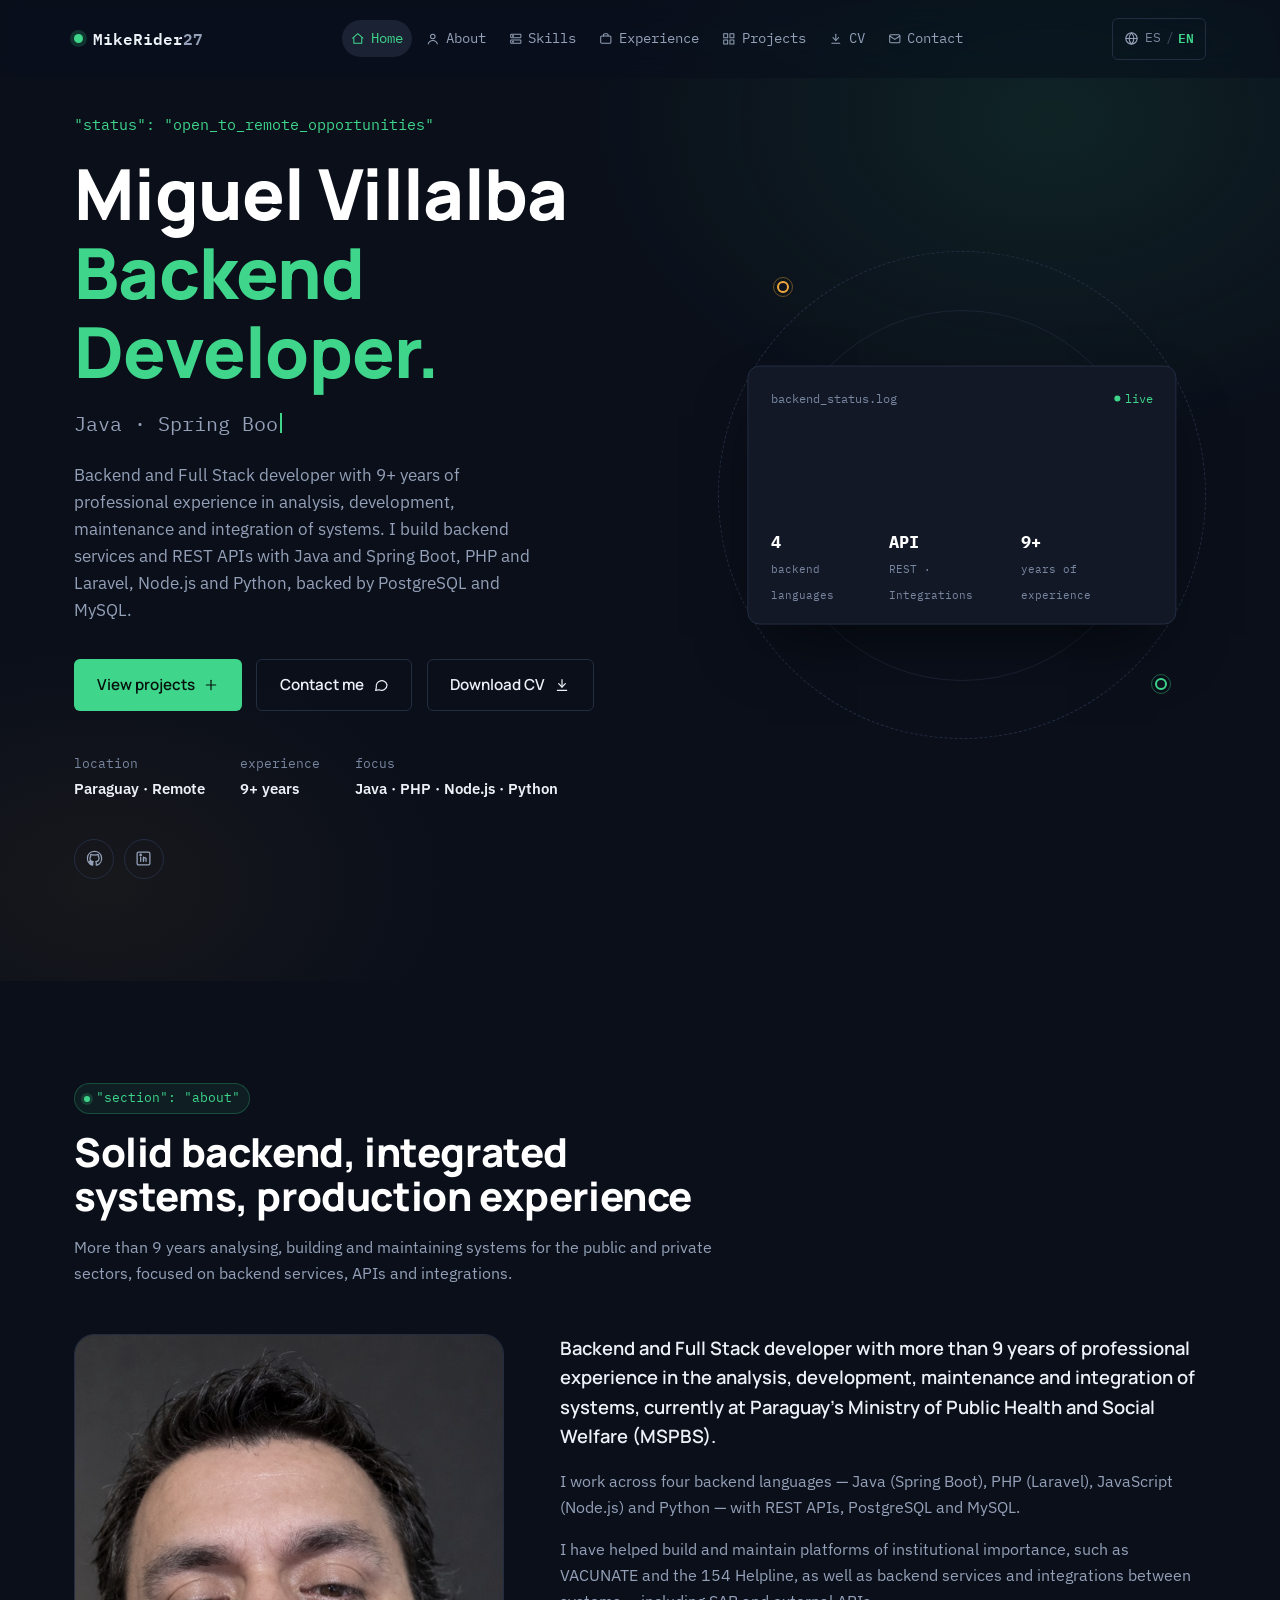
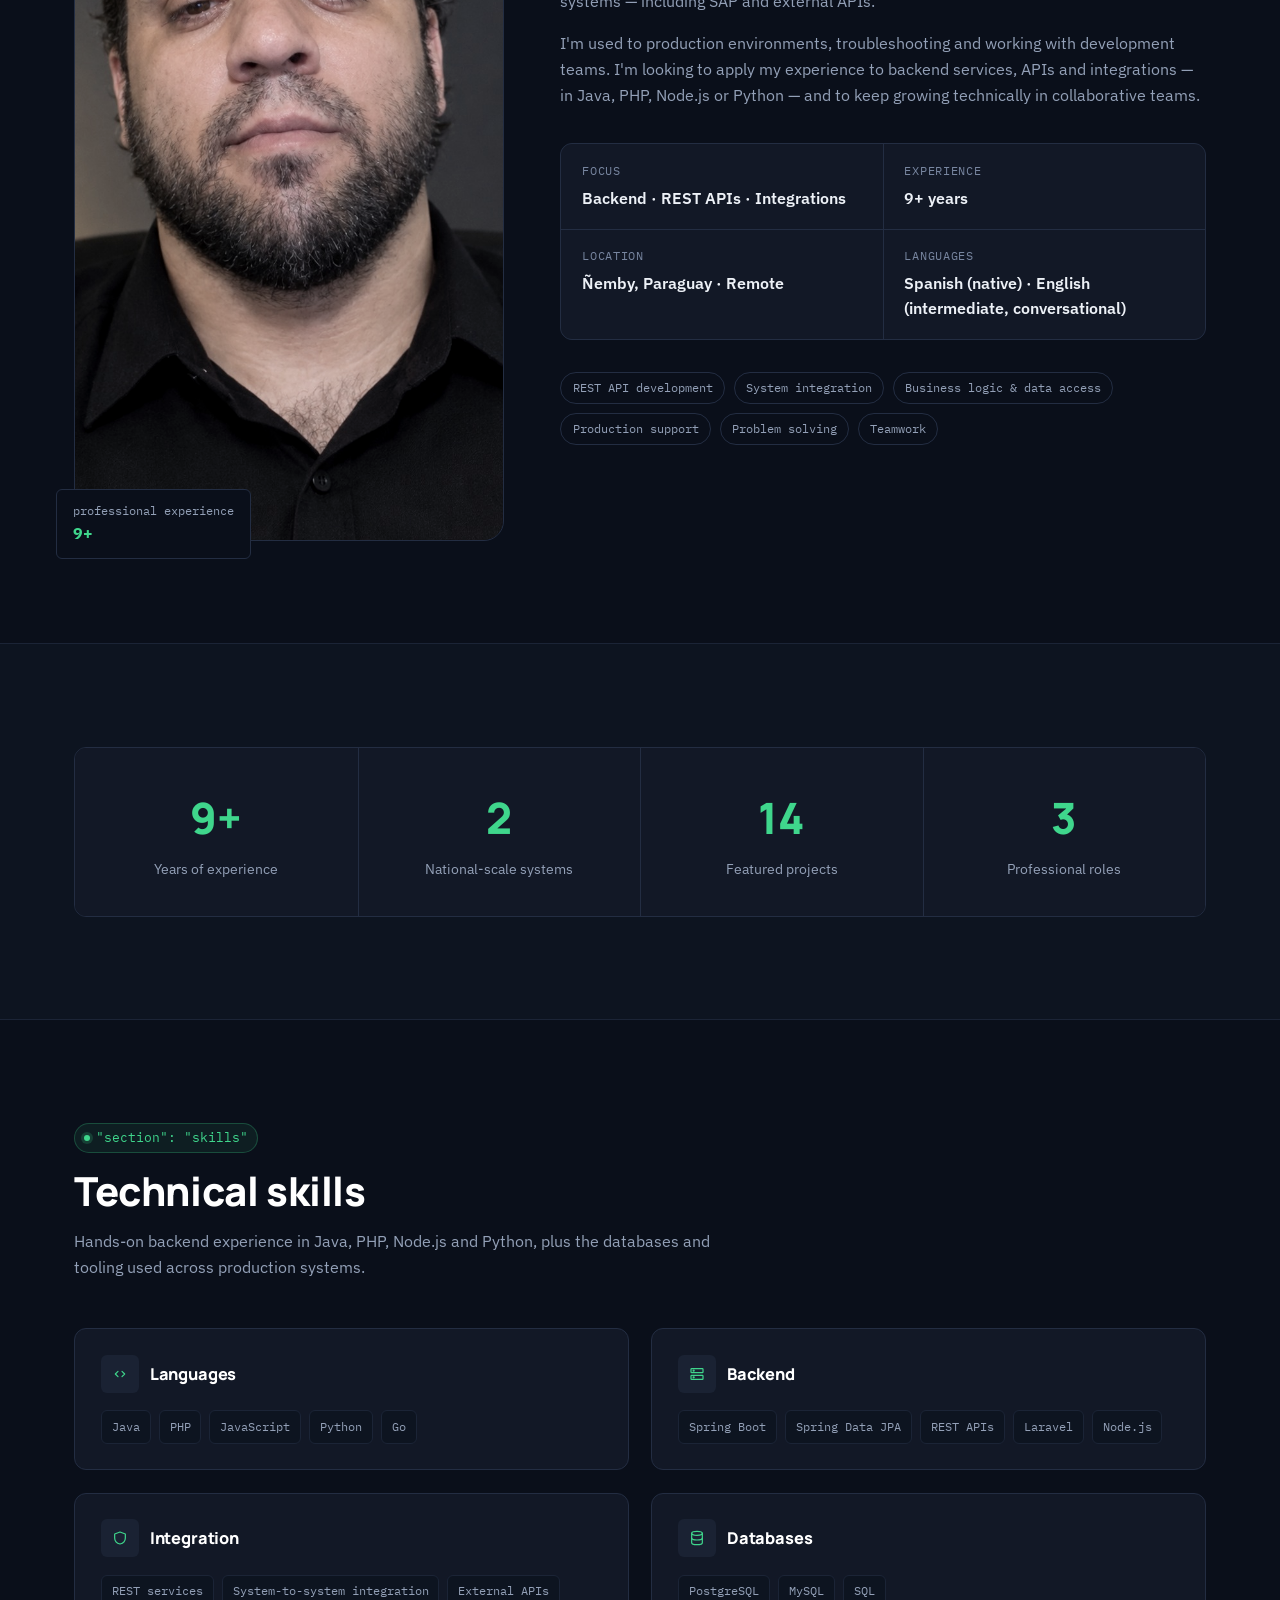
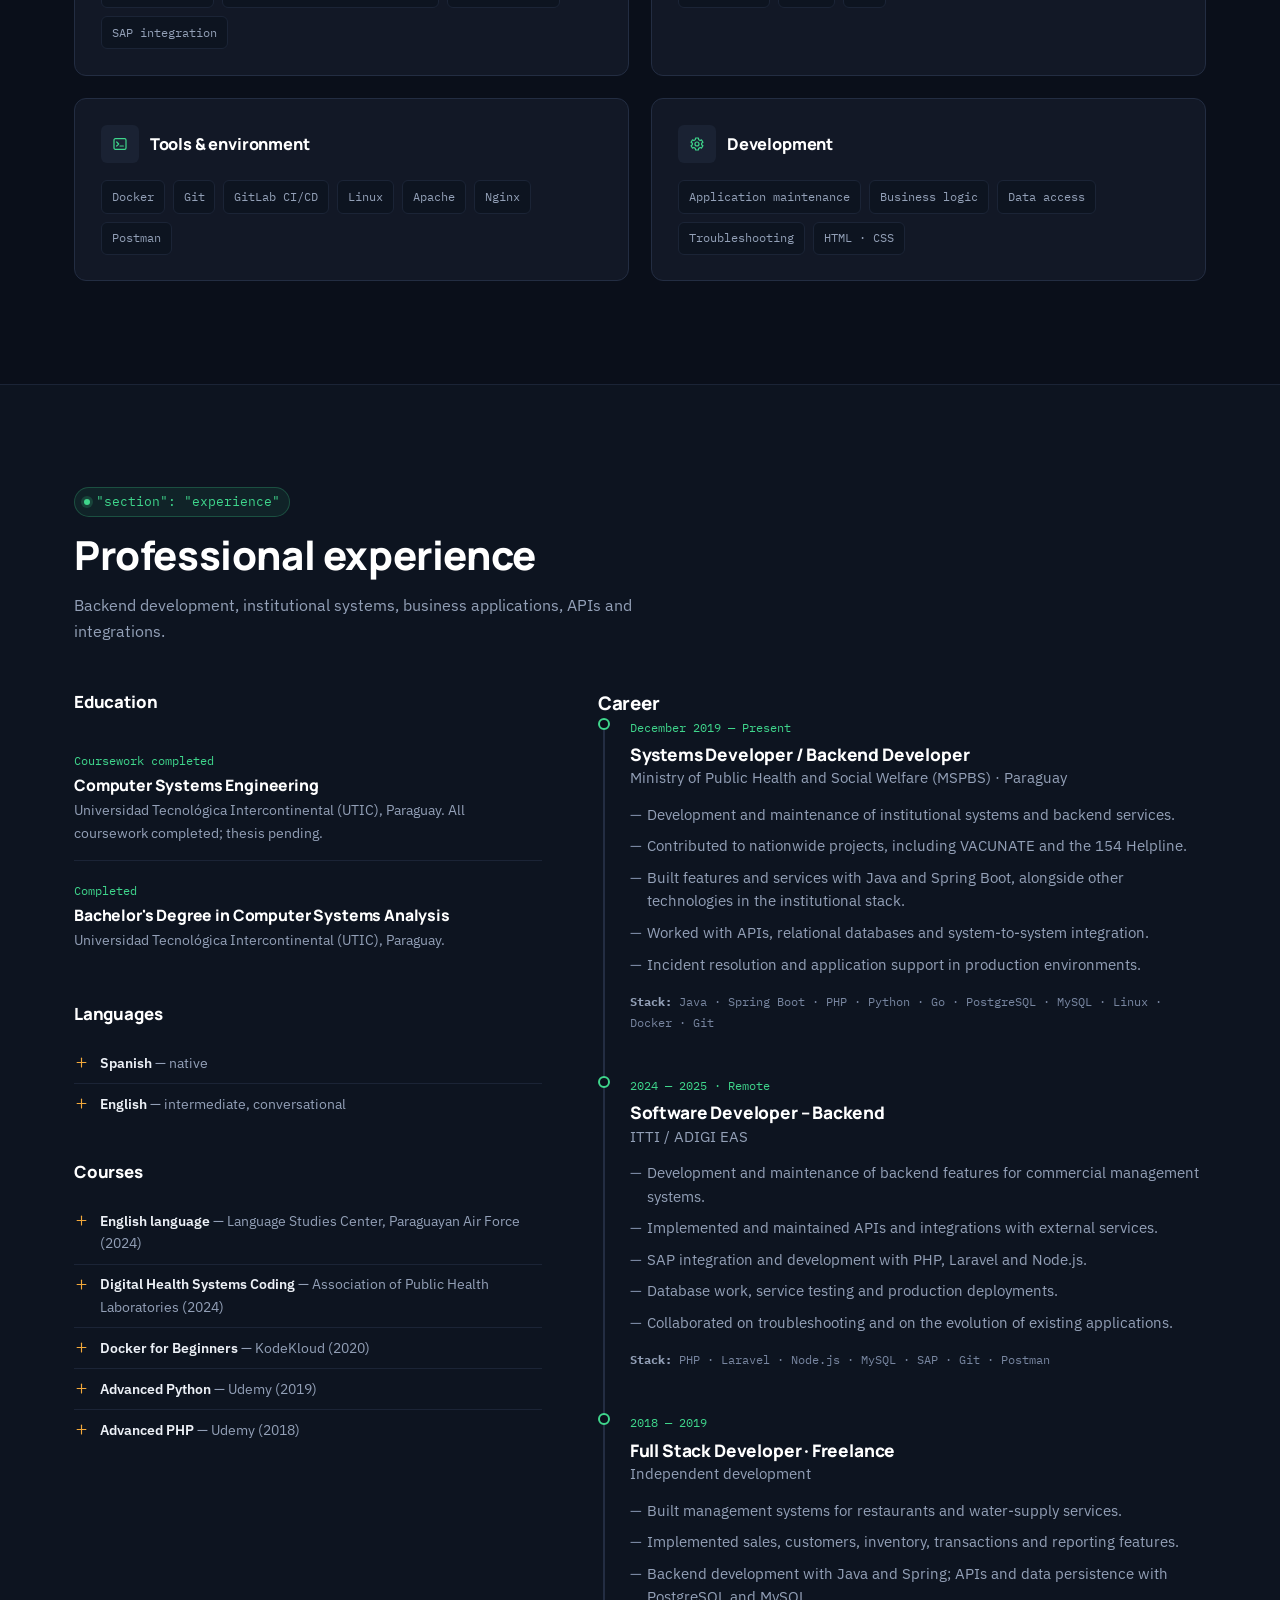
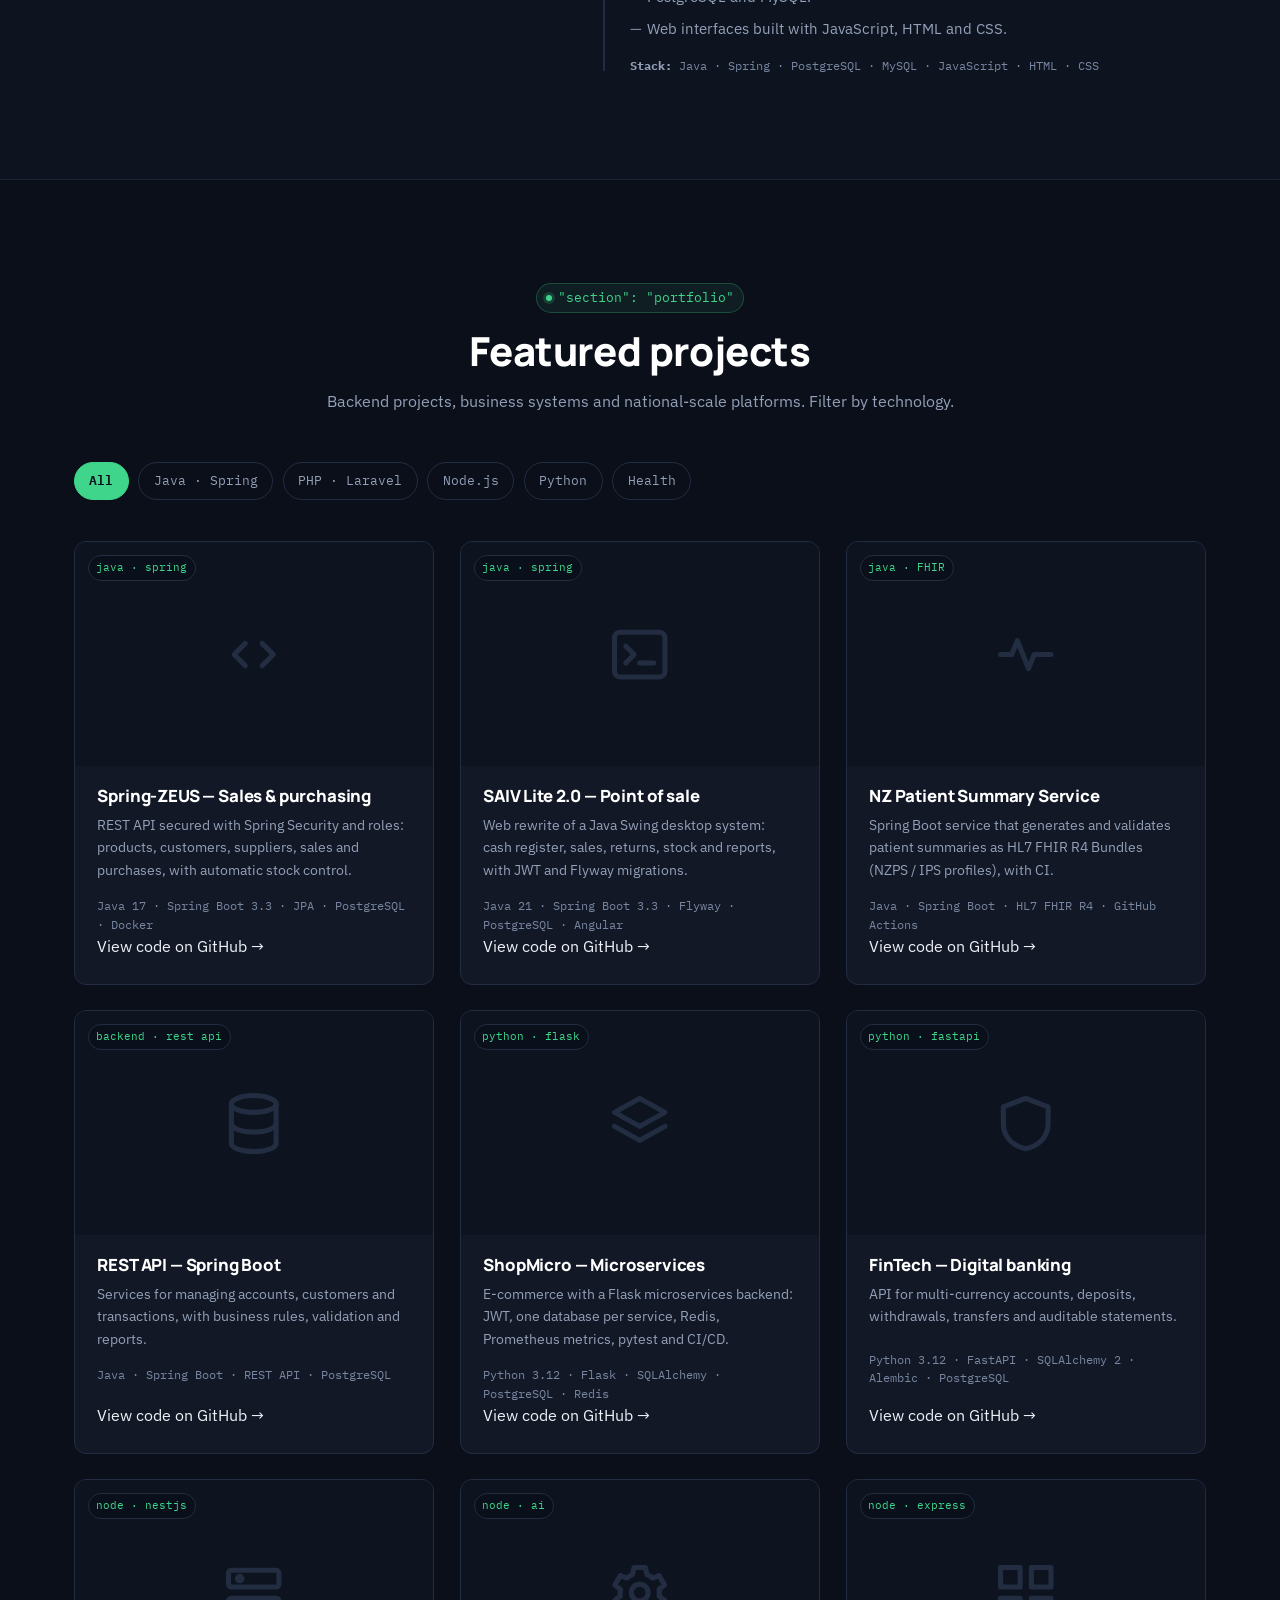
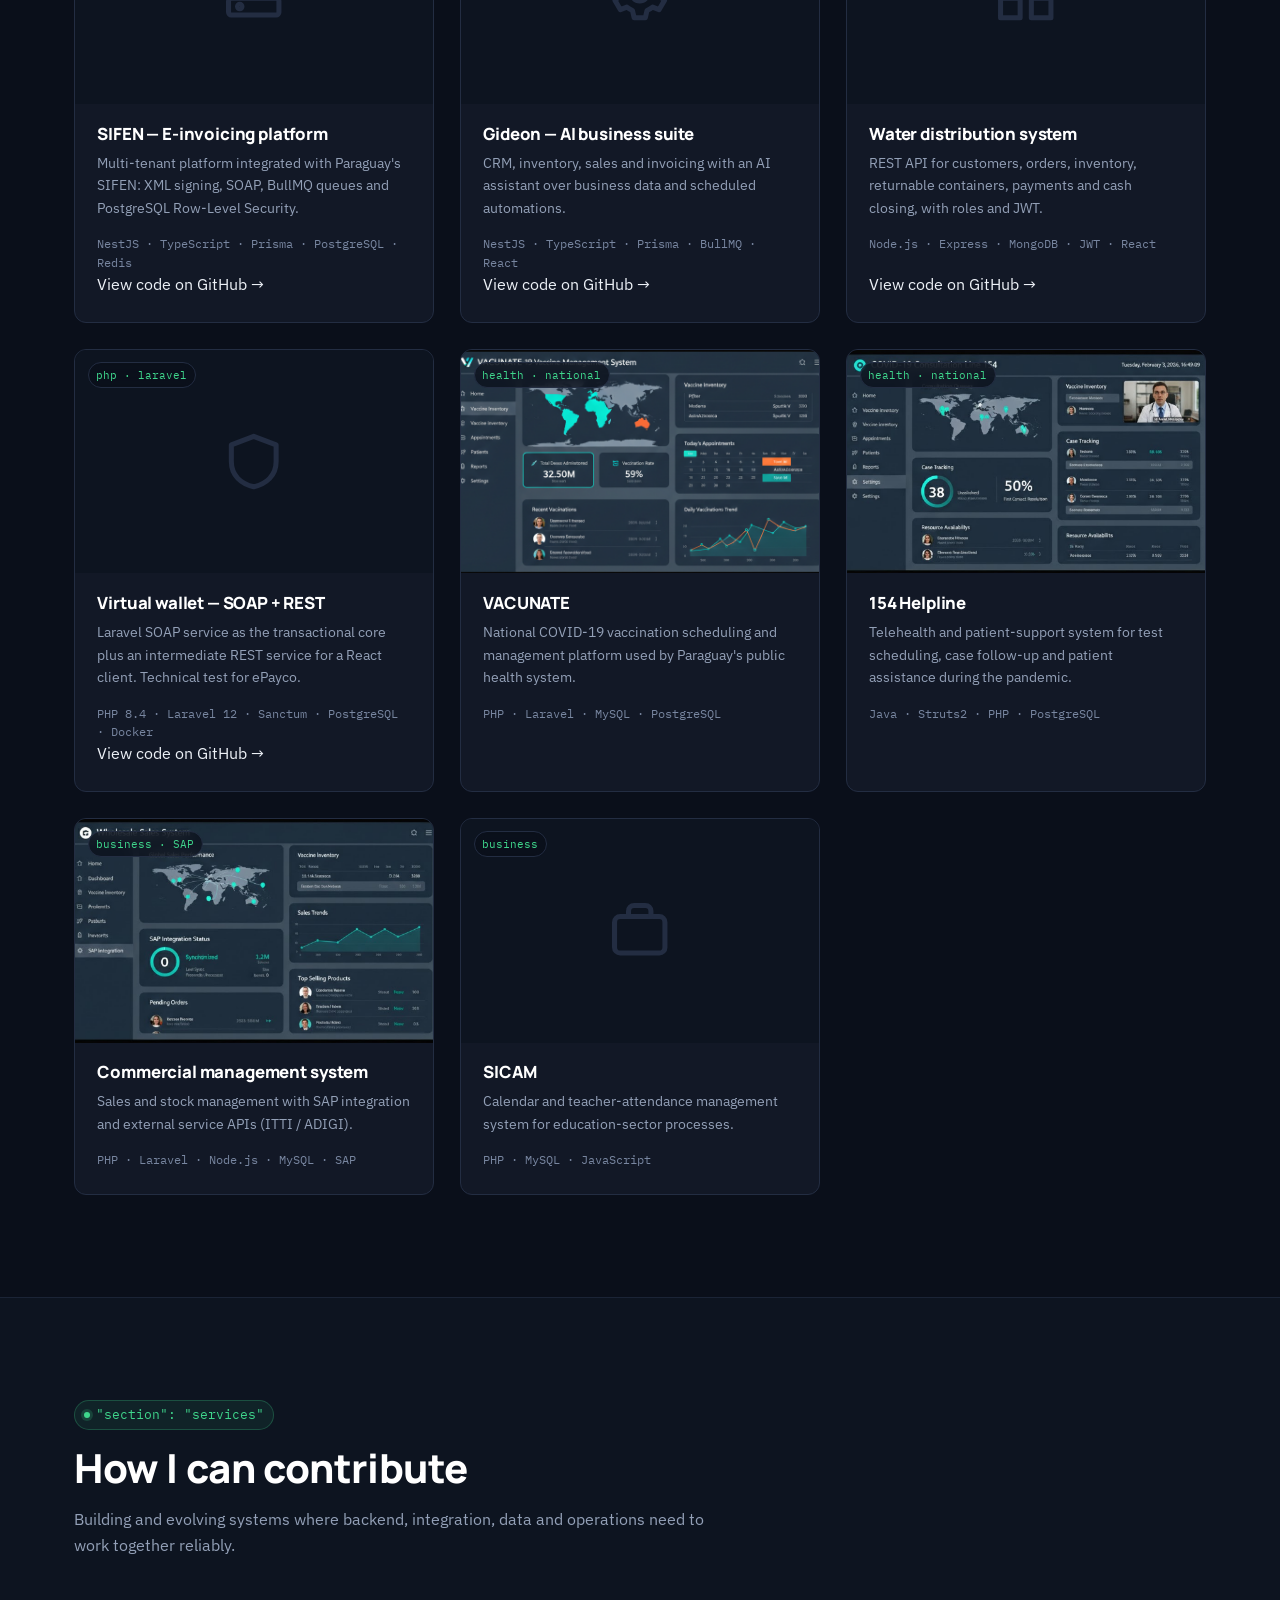
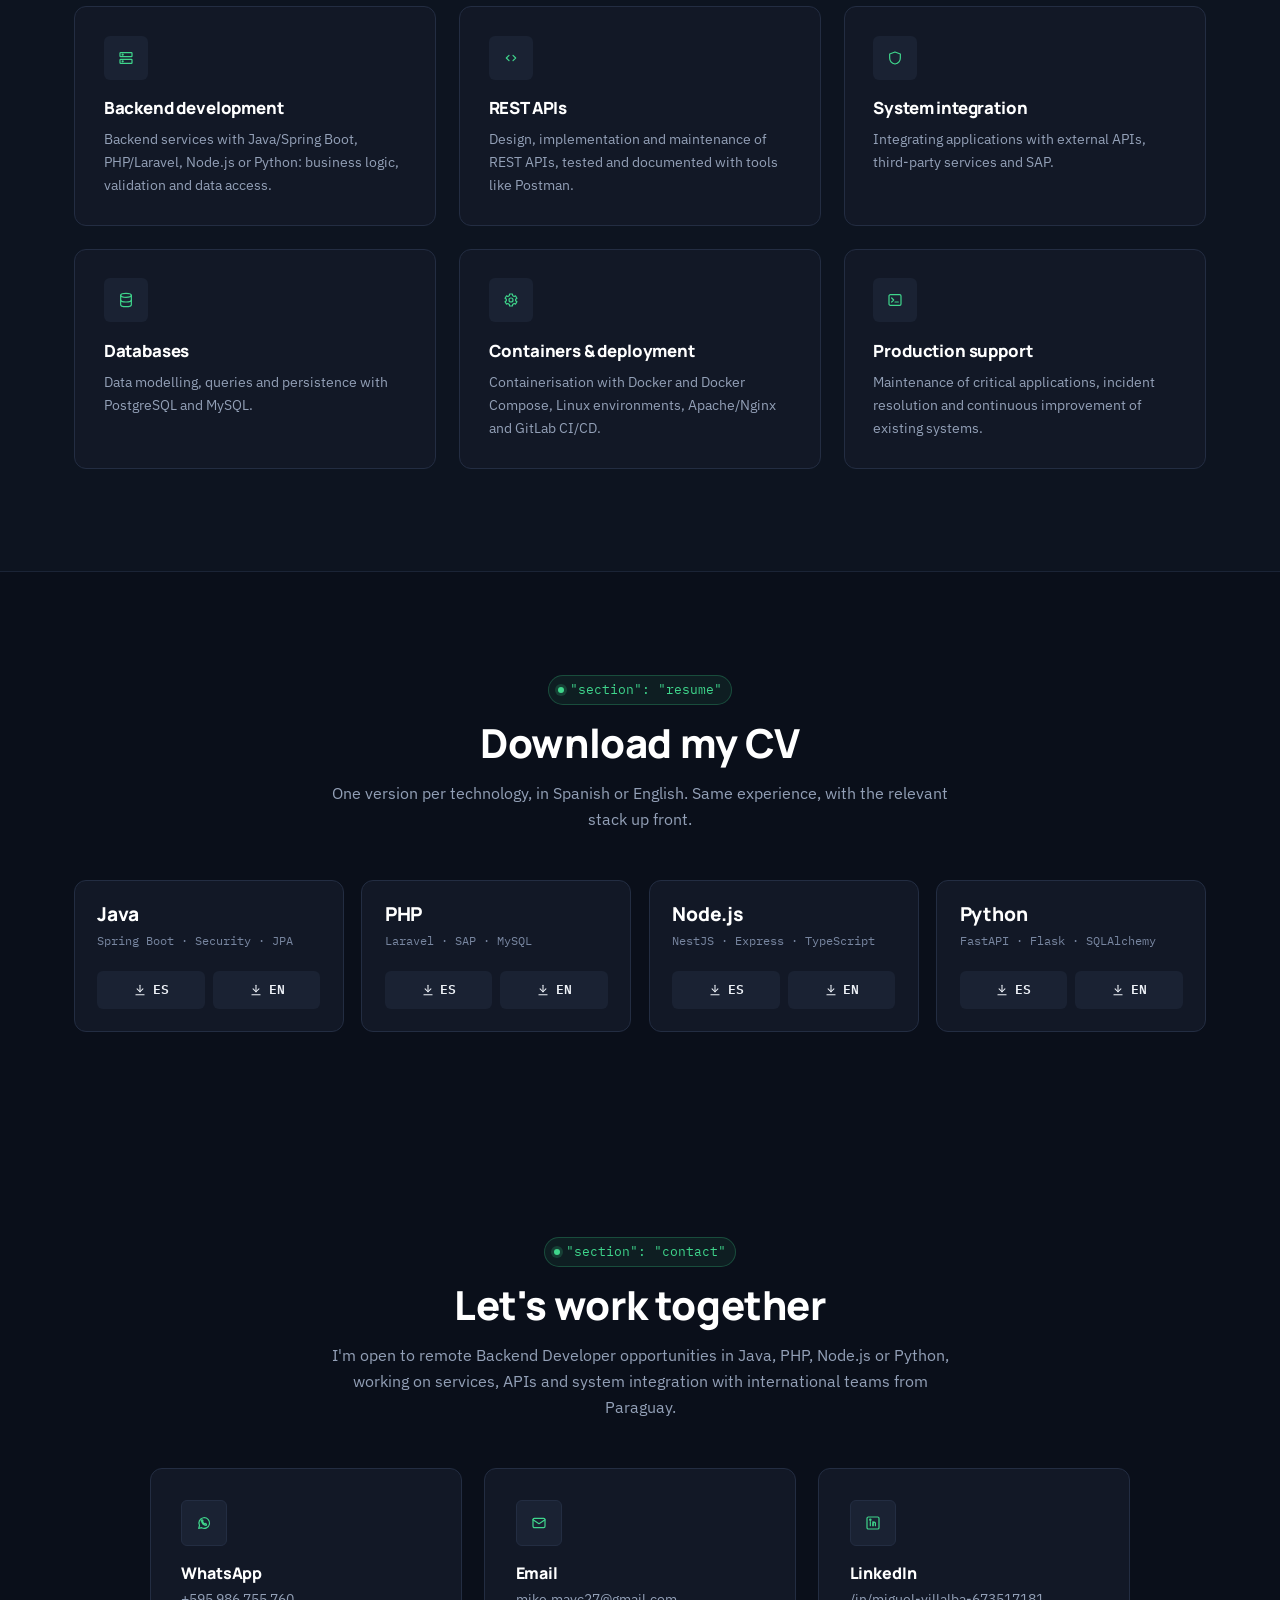
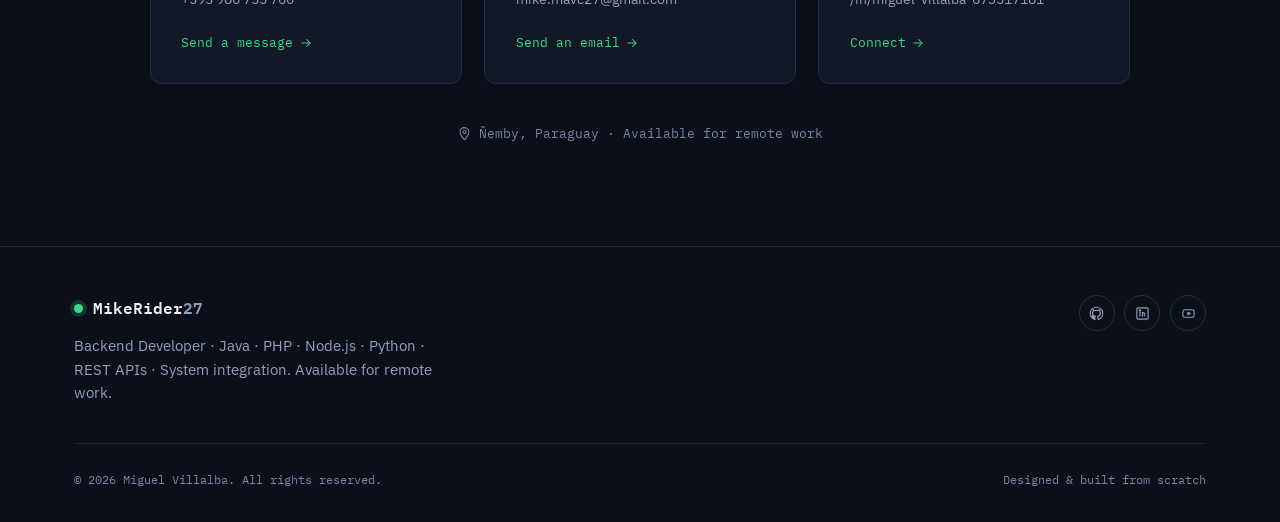
==== commit 14965097: "Bilingual portfolio with per-language CVs - Portfolio content aligned with the CV: Backend Developer" ====
--- a/index.html
+++ b/index.html
@@ -1,452 +1,1147 @@
 <!DOCTYPE html>
 <html lang="es">
 <head>
-<meta charset="utf-8" />
-<meta name="viewport" content="width=device-width, initial-scale=1.0" />
-<title>Miguel Villalba — Senior Backend & Full Stack Developer | FHIR & APIs</title>
-<meta name="description" content="Miguel Villalba, Senior Backend & Full Stack Developer con 9+ años de experiencia en APIs, sistemas empresariales y salud digital. PHP, Laravel, Java, Spring Boot, Python, Node.js, Docker y PostgreSQL. Disponible para trabajo remoto." />
-<meta name="keywords" content="Senior Backend Developer, Full Stack Developer, PHP, Laravel, Java, Spring Boot, Python, Node.js, FHIR, HL7, health interoperability, Docker, PostgreSQL, Paraguay" />
-<meta name="theme-color" content="#0A0F1A" />
-<meta name="author" content="Miguel Villalba" />
-
-<!-- Open Graph / Twitter -->
-<meta property="og:type" content="website" />
-<meta property="og:locale" content="es_ES" />
-<meta property="og:title" content="Miguel Villalba — Senior Backend & Full Stack Developer" />
-<meta property="og:description" content="9+ años construyendo APIs, sistemas empresariales e interoperabilidad en salud (HL7 FHIR). Disponible para trabajo remoto." />
-<meta name="twitter:card" content="summary" />
-<meta name="twitter:title" content="Miguel Villalba — Senior Backend & Full Stack Developer" />
-<meta name="twitter:description" content="9+ años construyendo APIs, sistemas empresariales e interoperabilidad en salud (HL7 FHIR). Disponible para trabajo remoto." />
-
-<!-- Structured data -->
-<script type="application/ld+json">
-{
-  "@context": "https://schema.org",
-  "@type": "Person",
-  "name": "Miguel Villalba",
-  "jobTitle": "Senior Backend & Full Stack Developer",
-  "worksFor": { "@type": "Organization", "name": "Dirección General de TICs — Ministerio de Salud Pública y Bienestar Social" },
-  "email": "mailto:mike.mavc27@gmail.com",
-  "address": { "@type": "PostalAddress", "addressCountry": "PY" },
-  "knowsAbout": ["Backend Development", "REST APIs", "HL7 FHIR", "PHP", "Laravel", "Java", "Spring Boot", "Python", "Node.js", "PostgreSQL", "Docker"],
-  "sameAs": [
-    "https://github.com/MikeRider27",
-    "https://www.linkedin.com/in/miguel-villalba-673517181/"
-  ]
-}
-</script>
-
-<!-- Favicons -->
-<link href="assets/img/favicon.png" rel="icon" />
-<link href="assets/img/apple-touch-icon.png" rel="apple-touch-icon" />
-
-<!-- Fonts -->
-<link rel="preconnect" href="https://fonts.googleapis.com" />
-<link rel="preconnect" href="https://fonts.gstatic.com" crossorigin />
-<link href="https://fonts.googleapis.com/css2?family=Manrope:wght@500;600;700;800&family=IBM+Plex+Sans:wght@400;500;600&family=IBM+Plex+Mono:wght@400;500;600&display=swap" rel="stylesheet" />
-
-<link href="assets/css/style.css" rel="stylesheet" />
-<noscript><style>#preloader{display:none}[data-reveal]{opacity:1;transform:none}</style></noscript>
+  <meta charset="utf-8">
+  <meta name="viewport" content="width=device-width, initial-scale=1.0">
+
+  <title data-en="Miguel Villalba | Backend Developer — Java, PHP, Node.js &amp; Python">Miguel Villalba | Backend Developer — Java, PHP, Node.js y Python</title>
+
+  <meta name="description"
+        content="Miguel Villalba, Backend Developer de Paraguay. Más de 9 años de experiencia con Java y Spring Boot, PHP y Laravel, Node.js y Python, APIs REST, PostgreSQL, MySQL e integración de sistemas. Disponible para trabajo remoto."
+        data-en-content="Miguel Villalba, Backend Developer from Paraguay. 9+ years of experience with Java and Spring Boot, PHP and Laravel, Node.js and Python, REST APIs, PostgreSQL, MySQL and system integration. Available for remote work.">
+
+  <meta name="keywords" content="Miguel Villalba, Backend Developer, Java Developer, PHP Developer, Node.js Developer, Python Developer, Spring Boot, REST APIs, APIs REST, PostgreSQL, MySQL, Docker, Laravel, Node.js, SAP, Full Stack Developer, Paraguay, Remote Developer">
+
+  <meta name="author" content="Miguel Villalba">
+  <meta name="robots" content="index, follow">
+  <meta name="theme-color" content="#0A0F1A">
+
+  <link rel="canonical" href="https://mikerider27.github.io/portafolio/">
+
+  <!-- Open Graph -->
+  <meta property="og:type" content="website">
+  <meta property="og:locale" content="es_PY" data-en-content="en_US">
+  <meta property="og:locale:alternate" content="en_US">
+  <meta property="og:url" content="https://mikerider27.github.io/portafolio/">
+  <meta property="og:title" content="Miguel Villalba | Backend Developer">
+  <meta property="og:description"
+        content="Más de 9 años desarrollando servicios backend, APIs REST e integraciones. Java, PHP, Node.js y Python. Paraguay · Remoto."
+        data-en-content="9+ years building backend services, REST APIs and integrations. Java, PHP, Node.js and Python. Paraguay · Remote.">
+  <meta property="og:image" content="https://mikerider27.github.io/portafolio/assets/img/profile-img.jpg">
+
+  <!-- Twitter -->
+  <meta name="twitter:card" content="summary_large_image">
+  <meta name="twitter:title" content="Miguel Villalba | Backend Developer">
+  <meta name="twitter:description"
+        content="Java, PHP, Node.js y Python: APIs REST e integración de sistemas. Disponible para trabajo remoto."
+        data-en-content="Java, PHP, Node.js and Python: REST APIs and system integration. Available for remote work.">
+  <meta name="twitter:image" content="https://mikerider27.github.io/portafolio/assets/img/profile-img.jpg">
+
+  <!-- Datos estructurados -->
+  <script type="application/ld+json">
+  {
+    "@context": "https://schema.org",
+    "@type": "Person",
+    "name": "Miguel Villalba",
+    "url": "https://mikerider27.github.io/portafolio/",
+    "jobTitle": "Backend Developer",
+    "email": "mailto:mike.mavc27@gmail.com",
+    "address": {
+      "@type": "PostalAddress",
+      "addressLocality": "Ñemby",
+      "addressCountry": "PY"
+    },
+    "knowsLanguage": ["es", "en"],
+    "knowsAbout": [
+      "Backend Development",
+      "Java",
+      "Spring Boot",
+      "REST APIs",
+      "PostgreSQL",
+      "MySQL",
+      "PHP",
+      "Laravel",
+      "Node.js",
+      "Python",
+      "Docker",
+      "System Integration",
+      "SAP Integration"
+    ],
+    "sameAs": [
+      "https://github.com/MikeRider27",
+      "https://www.linkedin.com/in/miguel-villalba-673517181/"
+    ]
+  }
+  </script>
+
+  <!-- Iconos -->
+  <link href="assets/img/favicon.png" rel="icon">
+  <link href="assets/img/apple-touch-icon.png" rel="apple-touch-icon">
+
+  <!-- Fuentes -->
+  <link rel="preconnect" href="https://fonts.googleapis.com">
+  <link rel="preconnect" href="https://fonts.gstatic.com" crossorigin>
+
+  <link href="https://fonts.googleapis.com/css2?family=Manrope:wght@500;600;700;800&family=IBM+Plex+Sans:wght@400;500;600&family=IBM+Plex+Mono:wght@400;500;600&display=swap" rel="stylesheet">
+
+  <!-- CSS -->
+  <link href="assets/css/style.css" rel="stylesheet">
+
+  <noscript>
+    <style>
+      #preloader { display: none; }
+      [data-reveal] { opacity: 1; transform: none; }
+      .lang-toggle { display: none; }
+    </style>
+  </noscript>
 </head>
+
 <body>
 
-<a href="#main" class="skip-link">Saltar al contenido</a>
-
-<!-- Preloader -->
-<div id="preloader"><span class="mono">cargando sistema…</span></div>
-
-<!-- Icon sprite (inline, no external icon font) -->
-<svg style="display:none">
-  <symbol id="i-menu" viewBox="0 0 24 24"><line x1="3" y1="6" x2="21" y2="6"/><line x1="3" y1="12" x2="21" y2="12"/><line x1="3" y1="18" x2="21" y2="18"/></symbol>
-  <symbol id="i-close" viewBox="0 0 24 24"><line x1="18" y1="6" x2="6" y2="18"/><line x1="6" y1="6" x2="18" y2="18"/></symbol>
-  <symbol id="i-home" viewBox="0 0 24 24"><path d="M3 11l9-8 9 8"/><path d="M5 10v10h14V10"/></symbol>
-  <symbol id="i-user" viewBox="0 0 24 24"><circle cx="12" cy="8" r="4"/><path d="M4 21c1.5-4.5 5-6 8-6s6.5 1.5 8 6"/></symbol>
-  <symbol id="i-briefcase" viewBox="0 0 24 24"><rect x="3" y="7" width="18" height="13" rx="2"/><path d="M8 7V5a2 2 0 0 1 2-2h4a2 2 0 0 1 2 2v2"/></symbol>
-  <symbol id="i-grid" viewBox="0 0 24 24"><rect x="3" y="3" width="7" height="7"/><rect x="14" y="3" width="7" height="7"/><rect x="3" y="14" width="7" height="7"/><rect x="14" y="14" width="7" height="7"/></symbol>
-  <symbol id="i-server" viewBox="0 0 24 24"><rect x="3" y="4" width="18" height="6" rx="1"/><rect x="3" y="14" width="18" height="6" rx="1"/><circle cx="7" cy="7" r="0.8"/><circle cx="7" cy="17" r="0.8"/></symbol>
-  <symbol id="i-chat" viewBox="0 0 24 24"><path d="M21 12a8 8 0 0 1-11.6 7.1L4 20l1-4.4A8 8 0 1 1 21 12z"/></symbol>
-  <symbol id="i-mail" viewBox="0 0 24 24"><rect x="3" y="5" width="18" height="14" rx="2"/><path d="M3 7l9 6 9-6"/></symbol>
-  <symbol id="i-pin" viewBox="0 0 24 24"><path d="M12 22s7-7.5 7-12.5A7 7 0 0 0 5 9.5C5 14.5 12 22 12 22z"/><circle cx="12" cy="9.5" r="2.3"/></symbol>
-  <symbol id="i-phone" viewBox="0 0 24 24"><path d="M5 3h4l2 5-2.5 1.5a11 11 0 0 0 5 5L15 12l5 2v4a2 2 0 0 1-2 2C9.6 20 4 14.4 4 5a2 2 0 0 1 1-2z"/></symbol>
+<a href="#main" class="skip-link" data-en="Skip to content">Saltar al contenido</a>
+
+<div id="preloader">
+  <span class="mono" data-en="loading system…">cargando sistema…</span>
+</div>
+
+<!-- SVG ICONS -->
+<svg style="display:none" aria-hidden="true">
+
+  <symbol id="i-menu" viewBox="0 0 24 24">
+    <line x1="3" y1="6" x2="21" y2="6"/>
+    <line x1="3" y1="12" x2="21" y2="12"/>
+    <line x1="3" y1="18" x2="21" y2="18"/>
+  </symbol>
+
+  <symbol id="i-close" viewBox="0 0 24 24">
+    <line x1="18" y1="6" x2="6" y2="18"/>
+    <line x1="6" y1="6" x2="18" y2="18"/>
+  </symbol>
+
+  <symbol id="i-home" viewBox="0 0 24 24">
+    <path d="M3 11l9-8 9 8"/>
+    <path d="M5 10v10h14V10"/>
+  </symbol>
+
+  <symbol id="i-user" viewBox="0 0 24 24">
+    <circle cx="12" cy="8" r="4"/>
+    <path d="M4 21c1.5-4.5 5-6 8-6s6.5 1.5 8 6"/>
+  </symbol>
+
+  <symbol id="i-briefcase" viewBox="0 0 24 24">
+    <rect x="3" y="7" width="18" height="13" rx="2"/>
+    <path d="M8 7V5a2 2 0 0 1 2-2h4a2 2 0 0 1 2 2v2"/>
+  </symbol>
+
+  <symbol id="i-grid" viewBox="0 0 24 24">
+    <rect x="3" y="3" width="7" height="7"/>
+    <rect x="14" y="3" width="7" height="7"/>
+    <rect x="3" y="14" width="7" height="7"/>
+    <rect x="14" y="14" width="7" height="7"/>
+  </symbol>
+
+  <symbol id="i-server" viewBox="0 0 24 24">
+    <rect x="3" y="4" width="18" height="6" rx="1"/>
+    <rect x="3" y="14" width="18" height="6" rx="1"/>
+    <circle cx="7" cy="7" r="0.8"/>
+    <circle cx="7" cy="17" r="0.8"/>
+  </symbol>
+
+  <symbol id="i-chat" viewBox="0 0 24 24">
+    <path d="M21 12a8 8 0 0 1-11.6 7.1L4 20l1-4.4A8 8 0 1 1 21 12z"/>
+  </symbol>
+
+  <symbol id="i-mail" viewBox="0 0 24 24">
+    <rect x="3" y="5" width="18" height="14" rx="2"/>
+    <path d="M3 7l9 6 9-6"/>
+  </symbol>
+
+  <symbol id="i-pin" viewBox="0 0 24 24">
+    <path d="M12 22s7-7.5 7-12.5A7 7 0 0 0 5 9.5C5 14.5 12 22 12 22z"/>
+    <circle cx="12" cy="9.5" r="2.3"/>
+  </symbol>
+
   <symbol id="i-github" viewBox="0 0 24 24"><path d="M12 2a10 10 0 0 0-3.16 19.49c.5.09.68-.22.68-.48v-1.7c-2.78.6-3.37-1.34-3.37-1.34-.46-1.16-1.11-1.47-1.11-1.47-.9-.62.07-.6.07-.6 1 .07 1.53 1.03 1.53 1.03.9 1.52 2.34 1.08 2.91.83.09-.65.35-1.08.63-1.33-2.22-.25-4.56-1.11-4.56-4.94 0-1.09.39-1.98 1.03-2.68-.1-.25-.45-1.27.1-2.65 0 0 .84-.27 2.75 1.02a9.5 9.5 0 0 1 5 0c1.91-1.3 2.75-1.02 2.75-1.02.55 1.38.2 2.4.1 2.65.64.7 1.03 1.59 1.03 2.68 0 3.84-2.34 4.68-4.57 4.93.36.31.68.92.68 1.85v2.74c0 .27.18.58.69.48A10 10 0 0 0 12 2z"/></symbol>
-  <symbol id="i-linkedin" viewBox="0 0 24 24"><rect x="3" y="3" width="18" height="18" rx="2"/><line x1="8" y1="10" x2="8" y2="16"/><circle cx="8" cy="7" r="1"/><path d="M12 16v-3.5a1.8 1.8 0 0 1 3.6 0V16"/><line x1="12" y1="10" x2="12" y2="16"/></symbol>
-  <symbol id="i-whatsapp" viewBox="0 0 24 24"><path d="M4 20l1.3-4.2A8 8 0 1 1 8.4 19L4 20z"/><path d="M8.5 9c0 3.5 3 6.5 6.5 6.5.6 0 1-.5.8-1l-.6-1.4c-.1-.4-.6-.6-1-.4l-1 .4a5 5 0 0 1-3.3-3.3l.4-1c.2-.4 0-.9-.4-1L8.9 7.2c-.5-.2-1 .2-1 .8V9z"/></symbol>
-  <symbol id="i-arrow-right" viewBox="0 0 24 24"><line x1="5" y1="12" x2="19" y2="12"/><path d="M13 6l6 6-6 6"/></symbol>
-  <symbol id="i-tiktok" viewBox="0 0 24 24"><path d="M14 4v10.2a2.8 2.8 0 1 1-2-2.68"/><path d="M14 4c.4 2.2 2 3.8 4 4"/></symbol>
-  <symbol id="i-youtube" viewBox="0 0 24 24"><rect x="3" y="6" width="18" height="12" rx="3"/><path d="M11 10l4 2-4 2v-4z"/></symbol>
-  <symbol id="i-arrow-up" viewBox="0 0 24 24"><line x1="12" y1="19" x2="12" y2="5"/><path d="M6 11l6-6 6 6"/></symbol>
-  <symbol id="i-chevron-left" viewBox="0 0 24 24"><path d="M15 6l-6 6 6 6"/></symbol>
-  <symbol id="i-chevron-right" viewBox="0 0 24 24"><path d="M9 6l6 6-6 6"/></symbol>
-  <symbol id="i-plus" viewBox="0 0 24 24"><line x1="12" y1="5" x2="12" y2="19"/><line x1="5" y1="12" x2="19" y2="12"/></symbol>
-  <symbol id="i-quote" viewBox="0 0 24 24"><path d="M7 7h4v4c0 3-2 5-5 5v-2c1.5 0 2.5-1 2.5-2.5H7V7z"/><path d="M15 7h4v4c0 3-2 5-5 5v-2c1.5 0 2.5-1 2.5-2.5H15V7z"/></symbol>
-  <symbol id="i-code" viewBox="0 0 24 24"><path d="M9 8l-4 4 4 4"/><path d="M15 8l4 4-4 4"/></symbol>
-  <symbol id="i-heart-pulse" viewBox="0 0 24 24"><path d="M3 12h4l2-5 4 10 2-5h6"/></symbol>
-  <symbol id="i-database" viewBox="0 0 24 24"><ellipse cx="12" cy="5" rx="8" ry="3"/><path d="M4 5v14c0 1.7 3.6 3 8 3s8-1.3 8-3V5"/><path d="M4 12c0 1.7 3.6 3 8 3s8-1.3 8-3"/></symbol>
-  <symbol id="i-shield" viewBox="0 0 24 24"><path d="M12 3l8 3v6c0 5-3.5 8-8 9-4.5-1-8-4-8-9V6l8-3z"/></symbol>
-  <symbol id="i-layers" viewBox="0 0 24 24"><path d="M12 3l9 5-9 5-9-5 9-5z"/><path d="M3 13l9 5 9-5"/></symbol>
-  <symbol id="i-cog" viewBox="0 0 24 24"><circle cx="12" cy="12" r="3"/><path d="M19 12a7 7 0 0 0-.1-1.2l2-1.5-2-3.4-2.3.9a7 7 0 0 0-2-1.2L14 3h-4l-.6 2.6a7 7 0 0 0-2 1.2l-2.3-.9-2 3.4 2 1.5A7 7 0 0 0 5 12c0 .4 0 .8.1 1.2l-2 1.5 2 3.4 2.3-.9c.6.5 1.3.9 2 1.2L10 21h4l.6-2.6c.7-.3 1.4-.7 2-1.2l2.3.9 2-3.4-2-1.5c.1-.4.1-.8.1-1.2z"/></symbol>
-  <symbol id="i-terminal" viewBox="0 0 24 24"><rect x="3" y="4" width="18" height="16" rx="2"/><path d="M7 9l3 3-3 3"/><line x1="12" y1="15" x2="17" y2="15"/></symbol>
+
+  <symbol id="i-linkedin" viewBox="0 0 24 24">
+    <rect x="3" y="3" width="18" height="18" rx="2"/>
+    <line x1="8" y1="10" x2="8" y2="16"/>
+    <circle cx="8" cy="7" r="1"/>
+    <path d="M12 16v-3.5a1.8 1.8 0 0 1 3.6 0V16"/>
+    <line x1="12" y1="10" x2="12" y2="16"/>
+  </symbol>
+
+  <symbol id="i-whatsapp" viewBox="0 0 24 24">
+    <path d="M4 20l1.3-4.2A8 8 0 1 1 8.4 19L4 20z"/>
+    <path d="M8.5 9c0 3.5 3 6.5 6.5 6.5.6 0 1-.5.8-1l-.6-1.4c-.1-.4-.6-.6-1-.4l-1 .4a5 5 0 0 1-3.3-3.3l.4-1c.2-.4 0-.9-.4-1L8.9 7.2c-.5-.2-1 .2-1 .8V9z"/>
+  </symbol>
+
+  <symbol id="i-arrow-right" viewBox="0 0 24 24">
+    <line x1="5" y1="12" x2="19" y2="12"/>
+    <path d="M13 6l6 6-6 6"/>
+  </symbol>
+
+  <symbol id="i-download" viewBox="0 0 24 24">
+    <path d="M12 4v11"/>
+    <path d="M7 10l5 5 5-5"/>
+    <path d="M5 20h14"/>
+  </symbol>
+
+  <symbol id="i-globe" viewBox="0 0 24 24">
+    <circle cx="12" cy="12" r="9"/>
+    <path d="M3 12h18"/>
+    <path d="M12 3c2.5 2.6 3.8 5.6 3.8 9s-1.3 6.4-3.8 9c-2.5-2.6-3.8-5.6-3.8-9S9.5 5.6 12 3z"/>
+  </symbol>
+
+  <symbol id="i-youtube" viewBox="0 0 24 24">
+    <rect x="3" y="6" width="18" height="12" rx="3"/>
+    <path d="M11 10l4 2-4 2v-4z"/>
+  </symbol>
+
+  <symbol id="i-arrow-up" viewBox="0 0 24 24">
+    <line x1="12" y1="19" x2="12" y2="5"/>
+    <path d="M6 11l6-6 6 6"/>
+  </symbol>
+
+  <symbol id="i-plus" viewBox="0 0 24 24">
+    <line x1="12" y1="5" x2="12" y2="19"/>
+    <line x1="5" y1="12" x2="19" y2="12"/>
+  </symbol>
+
+  <symbol id="i-code" viewBox="0 0 24 24">
+    <path d="M9 8l-4 4 4 4"/>
+    <path d="M15 8l4 4-4 4"/>
+  </symbol>
+
+  <symbol id="i-heart-pulse" viewBox="0 0 24 24">
+    <path d="M3 12h4l2-5 4 10 2-5h6"/>
+  </symbol>
+
+  <symbol id="i-database" viewBox="0 0 24 24">
+    <ellipse cx="12" cy="5" rx="8" ry="3"/>
+    <path d="M4 5v14c0 1.7 3.6 3 8 3s8-1.3 8-3V5"/>
+    <path d="M4 12c0 1.7 3.6 3 8 3s8-1.3 8-3"/>
+  </symbol>
+
+  <symbol id="i-shield" viewBox="0 0 24 24">
+    <path d="M12 3l8 3v6c0 5-3.5 8-8 9-4.5-1-8-4-8-9V6l8-3z"/>
+  </symbol>
+
+  <symbol id="i-layers" viewBox="0 0 24 24">
+    <path d="M12 3l9 5-9 5-9-5 9-5z"/>
+    <path d="M3 13l9 5 9-5"/>
+  </symbol>
+
+  <symbol id="i-cog" viewBox="0 0 24 24">
+    <circle cx="12" cy="12" r="3"/>
+    <path d="M19 12a7 7 0 0 0-.1-1.2l2-1.5-2-3.4-2.3.9a7 7 0 0 0-2-1.2L14 3h-4l-.6 2.6a7 7 0 0 0-2 1.2l-2.3-.9-2 3.4 2 1.5A7 7 0 0 0 5 12c0 .4 0 .8.1 1.2l-2 1.5 2 3.4 2.3-.9c.6.5 1.3.9 2 1.2L10 21h4l.6-2.6c.7-.3 1.4-.7 2-1.2l2.3.9 2-3.4-2-1.5c.1-.4.1-.8.1-1.2z"/>
+  </symbol>
+
+  <symbol id="i-terminal" viewBox="0 0 24 24">
+    <rect x="3" y="4" width="18" height="16" rx="2"/>
+    <path d="M7 9l3 3-3 3"/>
+    <line x1="12" y1="15" x2="17" y2="15"/>
+  </symbol>
+
 </svg>
 
-<!-- ======= Header ======= -->
+<!-- HEADER -->
 <header class="site-header">
   <div class="container">
-    <a href="#hero" class="brand"><span class="dot"></span>villalba<span>.dev</span></a>
-
-    <nav class="nav-menu" id="navMenu">
-      <a href="#hero"><svg class="icon"><use href="#i-home"/></svg>Inicio</a>
-      <a href="#about"><svg class="icon"><use href="#i-user"/></svg>Sobre mí</a>
-      <a href="#resume"><svg class="icon"><use href="#i-briefcase"/></svg>Experiencia</a>
-      <a href="#portfolio"><svg class="icon"><use href="#i-grid"/></svg>Proyectos</a>
-      <a href="#services"><svg class="icon"><use href="#i-server"/></svg>Servicios</a>
-      <a href="#contact"><svg class="icon"><use href="#i-mail"/></svg>Contacto</a>
+
+    <a href="#hero" class="brand">
+      <span class="dot"></span><span class="brand-name">MikeRider<span>27</span></span>
+    </a>
+
+    <nav class="nav-menu" id="navMenu" aria-label="Principal" data-en-aria-label="Main">
+      <a href="#hero"><svg class="icon"><use href="#i-home"/></svg><span data-en="Home">Inicio</span></a>
+      <a href="#about"><svg class="icon"><use href="#i-user"/></svg><span data-en="About">Sobre mí</span></a>
+      <a href="#skills"><svg class="icon"><use href="#i-server"/></svg><span data-en="Skills">Tecnologías</span></a>
+      <a href="#resume"><svg class="icon"><use href="#i-briefcase"/></svg><span data-en="Experience">Experiencia</span></a>
+      <a href="#portfolio"><svg class="icon"><use href="#i-grid"/></svg><span data-en="Projects">Proyectos</span></a>
+      <a href="#cv"><svg class="icon"><use href="#i-download"/></svg><span>CV</span></a>
+      <a href="#contact"><svg class="icon"><use href="#i-mail"/></svg><span data-en="Contact">Contacto</span></a>
     </nav>
 
     <div class="nav-cta">
-      <a href="#contact" class="btn btn-primary">Contactar</a>
-      <button class="nav-toggle" id="navToggle" aria-label="Abrir menú" aria-controls="navMenu" aria-expanded="false">
+      <button class="lang-toggle"
+              id="langToggle"
+              type="button"
+              aria-label="Switch to English"
+              data-en-aria-label="Cambiar a español">
+        <svg class="icon"><use href="#i-globe"/></svg>
+        <span class="lang-opt" data-lang-opt="es">ES</span>
+        <span class="lang-sep">/</span>
+        <span class="lang-opt" data-lang-opt="en">EN</span>
+      </button>
+
+      <a href="#contact" class="btn btn-primary" data-en="Contact me">Contactar</a>
+
+      <button class="nav-toggle"
+              id="navToggle"
+              type="button"
+              aria-label="Abrir menú"
+              data-en-aria-label="Open menu"
+              aria-controls="navMenu"
+              aria-expanded="false">
         <svg class="icon icon-menu"><use href="#i-menu"/></svg>
         <svg class="icon icon-close"><use href="#i-close"/></svg>
       </button>
     </div>
+
   </div>
 </header>
 
 <main id="main">
 
-  <!-- ======= Hero ======= -->
+  <!-- HERO -->
   <section id="hero" class="hero">
     <div class="container">
+
       <div class="hero-copy">
-        <span class="hero-kicker mono">"status": "disponible para nuevos proyectos"</span>
-        <h1>Miguel Villalba<br /><span class="last">Backend & Full Stack.</span></h1>
-        <p class="hero-role mono" data-typed="Senior Backend & Full Stack Developer|APIs · Microservicios · Integraciones|Interoperabilidad en Salud · HL7 FHIR|PHP · Laravel · Java · Spring Boot · Python · Node.js"></p>
-        <p class="hero-lead">
-          Diseño y desarrollo APIs, servicios backend y sistemas web para entornos donde la integración, la
-          seguridad y la continuidad operativa importan. Mi especialización actual es la interoperabilidad en salud
-          con HL7 FHIR, IPS, ICVP, GDHCN y ecosistemas RACSEL/PH4H.
+
+        <span class="hero-kicker mono">
+          "status": "open_to_remote_opportunities"
+        </span>
+
+        <h1>
+          Miguel Villalba<br>
+          <span class="last">Backend Developer.</span>
+        </h1>
+
+        <p class="hero-role mono"
+           data-typed="Java · Spring Boot|PHP · Laravel|Node.js · JavaScript|Python · APIs REST|PostgreSQL · MySQL · Docker"
+           data-en-data-typed="Java · Spring Boot|PHP · Laravel|Node.js · JavaScript|Python · REST APIs|PostgreSQL · MySQL · Docker">
         </p>
+
+        <p class="hero-lead"
+           data-en="Backend and Full Stack developer with 9+ years of professional experience in analysis, development, maintenance and integration of systems. I build backend services and REST APIs with Java and Spring Boot, PHP and Laravel, Node.js and Python, backed by PostgreSQL and MySQL.">
+          Desarrollador Backend y Full Stack con más de 9 años de experiencia
+          profesional en análisis, desarrollo, mantenimiento e integración de
+          sistemas. Construyo servicios backend y APIs REST con Java y
+          Spring Boot, PHP y Laravel, Node.js y Python, sobre PostgreSQL y MySQL.
+        </p>
+
         <div class="hero-actions">
-          <a href="#portfolio" class="btn btn-primary">Ver proyectos<svg class="icon"><use href="#i-plus"/></svg></a>
-          <a href="#contact" class="btn btn-ghost">Hablemos<svg class="icon"><use href="#i-chat"/></svg></a>
+
+          <a href="#portfolio" class="btn btn-primary">
+            <span data-en="View projects">Ver proyectos</span>
+            <svg class="icon"><use href="#i-plus"/></svg>
+          </a>
+
+          <a href="#contact" class="btn btn-ghost">
+            <span data-en="Contact me">Contactar</span>
+            <svg class="icon"><use href="#i-chat"/></svg>
+          </a>
+
+          <a href="#cv" class="btn btn-ghost">
+            <span data-en="Download CV">Descargar CV</span>
+            <svg class="icon"><use href="#i-download"/></svg>
+          </a>
+
         </div>
 
         <div class="hero-meta">
-          <div>ubicación<strong>Paraguay · Remoto</strong></div>
-          <div>experiencia<strong>9+ años</strong></div>
-          <div>modalidad<strong>Remoto · Full-time / Contract</strong></div>
+
+          <div>
+            <span data-en="location">ubicación</span>
+            <strong data-en="Paraguay · Remote">Paraguay · Remoto</strong>
+          </div>
+
+          <div>
+            <span data-en="experience">experiencia</span>
+            <strong data-en="9+ years">9+ años</strong>
+          </div>
+
+          <div>
+            <span data-en="focus">especialidad</span>
+            <strong>Java · PHP · Node.js · Python</strong>
+          </div>
+
         </div>
 
         <div class="hero-social">
-          <a href="https://github.com/MikeRider27" target="_blank" rel="noopener" aria-label="GitHub"><svg class="icon"><use href="#i-github"/></svg></a>
-          <a href="https://www.linkedin.com/in/miguel-villalba-673517181/" target="_blank" rel="noopener" aria-label="LinkedIn"><svg class="icon"><use href="#i-linkedin"/></svg></a>
-        </div>
+
+          <a href="https://github.com/MikeRider27"
+             target="_blank"
+             rel="noopener"
+             aria-label="GitHub">
+            <svg class="icon"><use href="#i-github"/></svg>
+          </a>
+
+          <a href="https://www.linkedin.com/in/miguel-villalba-673517181/"
+             target="_blank"
+             rel="noopener"
+             aria-label="LinkedIn">
+            <svg class="icon"><use href="#i-linkedin"/></svg>
+          </a>
+
+        </div>
+
       </div>
 
       <div class="hero-visual" aria-hidden="true">
+
         <div class="vitals-ring"></div>
         <div class="vitals-ring r2"></div>
         <div class="vitals-node n1"></div>
         <div class="vitals-node n2"></div>
+
         <div class="vitals-card">
-          <div class="top"><span>bundle_status.log</span><span class="live">live</span></div>
+
+          <div class="top">
+            <span>backend_status.log</span>
+            <span class="live">live</span>
+          </div>
+
           <svg class="vitals-wave" viewBox="0 0 300 90" preserveAspectRatio="none">
-            <path d="M0 45 L40 45 L55 15 L70 75 L85 45 L110 45 L125 30 L140 60 L155 45 L300 45" />
+            <path d="M0 45 L40 45 L55 15 L70 75 L85 45 L110 45 L125 30 L140 60 L155 45 L300 45"/>
           </svg>
+
           <div class="vitals-stats">
-            <div><b>API</b><span>REST · Integraciones</span></div>
-            <div><b>FHIR</b><span>R4 · IPS · ICVP</span></div>
-            <div><b>9+</b><span>años de experiencia</span></div>
-          </div>
-        </div>
-      </div>
+            <div>
+              <b>4</b>
+              <span data-en="backend languages">lenguajes backend</span>
+            </div>
+            <div>
+              <b>API</b>
+              <span data-en="REST · Integrations">REST · Integraciones</span>
+            </div>
+            <div>
+              <b>9+</b>
+              <span data-en="years of experience">años de experiencia</span>
+            </div>
+          </div>
+
+        </div>
+      </div>
+
     </div>
   </section>
 
-  <!-- ======= About ======= -->
+  <!-- ABOUT -->
   <section id="about">
     <div class="container">
+
       <div class="section-head" data-reveal>
         <span class="eyebrow">"section": "about"</span>
-        <h2>Backend sólido, sistemas integrados y experiencia en salud digital</h2>
-        <p>9+ años diseñando, desarrollando y manteniendo sistemas web para el sector público y privado,
-          con foco en backend, APIs, integraciones y salud digital.</p>
+
+        <h2 data-en="Solid backend, integrated systems, production experience">Backend sólido, sistemas integrados y experiencia en producción</h2>
+
+        <p data-en="More than 9 years analysing, building and maintaining systems for the public and private sectors, focused on backend services, APIs and integrations.">
+          Más de 9 años analizando, desarrollando y manteniendo sistemas
+          para el sector público y privado, con foco en servicios backend,
+          APIs e integraciones.
+        </p>
       </div>
 
       <div class="about-grid">
+
         <div class="about-photo" data-reveal>
-          <div class="frame"><img src="assets/img/profile-img.jpg" alt="Foto de Miguel Villalba" width="800" height="805" loading="lazy" decoding="async" /></div>
-          <div class="tag mono">experiencia profesional<b>9+</b></div>
+
+          <div class="frame">
+            <img src="assets/img/profile-img.jpg"
+                 alt="Miguel Villalba - Desarrollador Backend"
+                 data-en-alt="Miguel Villalba - Backend Developer"
+                 width="800"
+                 height="805"
+                 loading="lazy"
+                 decoding="async">
+          </div>
+
+          <div class="tag mono">
+            <span data-en="professional experience">experiencia profesional</span>
+            <b>9+</b>
+          </div>
+
         </div>
 
         <div class="about-copy" data-reveal>
-          <p class="lede">Senior Backend & Full Stack Developer en la Dirección General de TICs del Ministerio de Salud Pública de Paraguay (DGTIC / MSPBS), con especialización en interoperabilidad de salud.</p>
-          <p>Trabajo en diseño de soluciones, desarrollo backend, APIs, integración de servicios, bases de datos,
-            despliegues y mantenimiento evolutivo. También participo en frontend cuando el proyecto lo requiere.</p>
-          <p>Actualmente trabajo en iniciativas de interoperabilidad sanitaria vinculadas a RACSEL / PH4H,
-            incluyendo credenciales de salud, intercambio de información clínica, FHIR y validación de bundles.
-            También cuento con experiencia profesional trabajando de forma remota en equipos de desarrollo.</p>
+
+          <p class="lede"
+             data-en="Backend and Full Stack developer with more than 9 years of professional experience in the analysis, development, maintenance and integration of systems, currently at Paraguay's Ministry of Public Health and Social Welfare (MSPBS).">
+            Desarrollador Backend y Full Stack con más de 9 años de experiencia
+            profesional en análisis, desarrollo, mantenimiento e integración
+            de sistemas, actualmente en el Ministerio de Salud Pública y
+            Bienestar Social (MSPBS) de Paraguay.
+          </p>
+
+          <p data-en="I work across four backend languages — Java (Spring Boot), PHP (Laravel), JavaScript (Node.js) and Python — with REST APIs, PostgreSQL and MySQL.">
+            Trabajo con cuatro lenguajes backend: Java (Spring Boot),
+            PHP (Laravel), JavaScript (Node.js) y Python, junto con APIs REST,
+            PostgreSQL y MySQL.
+          </p>
+
+          <p data-en="I have helped build and maintain platforms of institutional importance, such as VACUNATE and the 154 Helpline, as well as backend services and integrations between systems — including SAP and external APIs.">
+            He participado en el desarrollo y mantenimiento de plataformas
+            de importancia institucional, como VACUNATE y la Línea de
+            Atención 154, además de servicios backend e integraciones entre
+            sistemas, incluyendo SAP y APIs externas.
+          </p>
+
+          <p data-en="I'm used to production environments, troubleshooting and working with development teams. I'm looking to apply my experience to backend services, APIs and integrations — in Java, PHP, Node.js or Python — and to keep growing technically in collaborative teams.">
+            Tengo experiencia en entornos productivos, resolución de problemas
+            técnicos y trabajo con equipos de desarrollo. Me interesa aportar
+            mi experiencia al desarrollo de servicios backend, APIs e
+            integraciones, ya sea en Java, PHP, Node.js o Python, y seguir
+            creciendo técnicamente en equipos colaborativos.
+          </p>
 
           <div class="fact-grid">
-            <div class="fact"><div class="k">Rol actual</div><div class="v">Senior Backend Developer</div></div>
-            <div class="fact"><div class="k">Organización</div><div class="v">DGTIC · MSPBS Paraguay</div></div>
-            <div class="fact"><div class="k">Idiomas</div><div class="v">Español (nativo), Inglés (B1)</div></div>
-            <div class="fact"><div class="k">Modalidad</div><div class="v">Remoto · Full-time / Contract</div></div>
+
+            <div class="fact">
+              <div class="k" data-en="Focus">Especialidad</div>
+              <div class="v" data-en="Backend · REST APIs · Integrations">Backend · APIs REST · Integraciones</div>
+            </div>
+
+            <div class="fact">
+              <div class="k" data-en="Experience">Experiencia</div>
+              <div class="v" data-en="9+ years">9+ años</div>
+            </div>
+
+            <div class="fact">
+              <div class="k" data-en="Location">Ubicación</div>
+              <div class="v" data-en="Ñemby, Paraguay · Remote">Ñemby, Paraguay · Remoto</div>
+            </div>
+
+            <div class="fact">
+              <div class="k" data-en="Languages">Idiomas</div>
+              <div class="v" data-en="Spanish (native) · English (intermediate, conversational)">Español nativo · Inglés intermedio conversacional</div>
+            </div>
+
           </div>
 
           <div class="soft-list">
-            <span>Resolución de problemas</span>
-            <span>Trabajo en equipo</span>
-            <span>Comunicación efectiva</span>
-            <span>Gestión del tiempo</span>
-            <span>Pensamiento crítico</span>
-            <span>Liderazgo técnico</span>
-          </div>
+            <span data-en="REST API development">Desarrollo de APIs REST</span>
+            <span data-en="System integration">Integración de sistemas</span>
+            <span data-en="Business logic &amp; data access">Lógica de negocio y acceso a datos</span>
+            <span data-en="Production support">Soporte en producción</span>
+            <span data-en="Problem solving">Resolución de problemas</span>
+            <span data-en="Teamwork">Trabajo en equipo</span>
+          </div>
+
         </div>
       </div>
     </div>
   </section>
 
-  <!-- ======= Stats ======= -->
+  <!-- STATS -->
   <section class="section-alt">
     <div class="container">
+
       <div class="stats-grid" data-reveal>
-        <div class="stat"><div class="num"><span data-count="9" data-suffix="+">0</span></div><div class="label">Años de experiencia</div></div>
-        <div class="stat"><div class="num"><span data-count="2">0</span></div><div class="label">Sistemas nacionales de salud</div></div>
-        <div class="stat"><div class="num"><span data-count="6">0</span></div><div class="label">Proyectos destacados</div></div>
-        <div class="stat"><div class="num"><span data-count="5">0</span></div><div class="label">Lenguajes backend</div></div>
+
+        <div class="stat">
+          <div class="num">
+            <span data-count="9" data-suffix="+">0</span>
+          </div>
+          <div class="label" data-en="Years of experience">Años de experiencia</div>
+        </div>
+
+        <div class="stat">
+          <div class="num">
+            <span data-count="2">0</span>
+          </div>
+          <div class="label" data-en="National-scale systems">Sistemas de alcance nacional</div>
+        </div>
+
+        <div class="stat">
+          <div class="num">
+            <span data-count="14">0</span>
+          </div>
+          <div class="label" data-en="Featured projects">Proyectos destacados</div>
+        </div>
+
+        <div class="stat">
+          <div class="num">
+            <span data-count="3">0</span>
+          </div>
+          <div class="label" data-en="Professional roles">Experiencias profesionales</div>
+        </div>
+
       </div>
     </div>
   </section>
 
-  <!-- ======= Skills ======= -->
+  <!-- SKILLS -->
   <section id="skills">
     <div class="container">
+
       <div class="section-head" data-reveal>
         <span class="eyebrow">"section": "skills"</span>
-        <h2>Stack técnico</h2>
-        <p>Experiencia práctica en backend y desarrollo full stack, con una especialización diferencial en
-          interoperabilidad de salud, APIs e integración de sistemas.</p>
+        <h2 data-en="Technical skills">Competencias técnicas</h2>
+        <p data-en="Hands-on backend experience in Java, PHP, Node.js and Python, plus the databases and tooling used across production systems.">
+          Experiencia práctica en backend con Java, PHP, Node.js y Python,
+          además de las bases de datos y herramientas de sistemas productivos.
+        </p>
       </div>
 
       <div class="skills-grid">
+
         <div class="skill-card" data-reveal>
-          <div class="head"><div class="ico"><svg class="icon"><use href="#i-server"/></svg></div><h3>Backend & Frameworks</h3></div>
+          <div class="head">
+            <div class="ico">
+              <svg class="icon"><use href="#i-code"/></svg>
+            </div>
+            <h3 data-en="Languages">Lenguajes</h3>
+          </div>
+
           <div class="chip-row">
-            <span class="chip">PHP <span class="lv" aria-hidden="true"><i class="on"></i><i class="on"></i><i class="on"></i><i class="on"></i><i></i></span></span>
-            <span class="chip">Laravel <span class="lv" aria-hidden="true"><i class="on"></i><i class="on"></i><i class="on"></i><i class="on"></i><i></i></span></span>
-            <span class="chip">Java / Spring <span class="lv" aria-hidden="true"><i class="on"></i><i class="on"></i><i class="on"></i><i></i><i></i></span></span>
-            <span class="chip">Go <span class="lv" aria-hidden="true"><i class="on"></i><i class="on"></i><i class="on"></i><i></i><i></i></span></span>
-            <span class="chip">Python <span class="lv" aria-hidden="true"><i class="on"></i><i class="on"></i><i class="on"></i><i></i><i></i></span></span>
-            <span class="chip">Node.js <span class="lv" aria-hidden="true"><i class="on"></i><i class="on"></i><i class="on"></i><i></i><i></i></span></span>
+            <span class="chip">Java</span>
+            <span class="chip">PHP</span>
+            <span class="chip">JavaScript</span>
+            <span class="chip">Python</span>
+            <span class="chip">Go</span>
           </div>
         </div>
 
         <div class="skill-card" data-reveal>
-          <div class="head"><div class="ico"><svg class="icon"><use href="#i-heart-pulse"/></svg></div><h3>Interoperabilidad en salud</h3></div>
+          <div class="head">
+            <div class="ico">
+              <svg class="icon"><use href="#i-server"/></svg>
+            </div>
+            <h3>Backend</h3>
+          </div>
+
           <div class="chip-row">
-            <span class="chip">HL7 FHIR R4</span>
-            <span class="chip">IPS / ICVP / MEOW</span>
-            <span class="chip">HAPI FHIR</span>
-            <span class="chip">IHE MHD / ITI-65</span>
-            <span class="chip">RACSEL / PH4H</span>
-            <span class="chip">GDHCN</span>
+            <span class="chip">Spring Boot</span>
+            <span class="chip">Spring Data JPA</span>
+            <span class="chip" data-en="REST APIs">APIs REST</span>
+            <span class="chip">Laravel</span>
+            <span class="chip">Node.js</span>
           </div>
         </div>
 
         <div class="skill-card" data-reveal>
-          <div class="head"><div class="ico"><svg class="icon"><use href="#i-database"/></svg></div><h3>Datos & Infraestructura</h3></div>
+          <div class="head">
+            <div class="ico">
+              <svg class="icon"><use href="#i-shield"/></svg>
+            </div>
+            <h3 data-en="Integration">Integración</h3>
+          </div>
+
           <div class="chip-row">
-            <span class="chip">PostgreSQL <span class="lv" aria-hidden="true"><i class="on"></i><i class="on"></i><i class="on"></i><i class="on"></i><i></i></span></span>
-            <span class="chip">MySQL <span class="lv" aria-hidden="true"><i class="on"></i><i class="on"></i><i class="on"></i><i class="on"></i><i></i></span></span>
-            <span class="chip">Docker <span class="lv" aria-hidden="true"><i class="on"></i><i class="on"></i><i class="on"></i><i></i><i></i></span></span>
-            <span class="chip">Nginx / Apache</span>
+            <span class="chip" data-en="REST services">Servicios REST</span>
+            <span class="chip" data-en="System-to-system integration">Integración entre sistemas</span>
+            <span class="chip" data-en="External APIs">APIs externas</span>
+            <span class="chip" data-en="SAP integration">Integración SAP</span>
+          </div>
+        </div>
+
+        <div class="skill-card" data-reveal>
+          <div class="head">
+            <div class="ico">
+              <svg class="icon"><use href="#i-database"/></svg>
+            </div>
+            <h3 data-en="Databases">Bases de datos</h3>
+          </div>
+
+          <div class="chip-row">
+            <span class="chip">PostgreSQL</span>
+            <span class="chip">MySQL</span>
+            <span class="chip">SQL</span>
+          </div>
+        </div>
+
+        <div class="skill-card" data-reveal>
+          <div class="head">
+            <div class="ico">
+              <svg class="icon"><use href="#i-terminal"/></svg>
+            </div>
+            <h3 data-en="Tools &amp; environment">Herramientas y entorno</h3>
+          </div>
+
+          <div class="chip-row">
+            <span class="chip">Docker</span>
+            <span class="chip">Git</span>
+            <span class="chip">GitLab CI/CD</span>
             <span class="chip">Linux</span>
-            <span class="chip">Git</span>
+            <span class="chip">Apache</span>
+            <span class="chip">Nginx</span>
+            <span class="chip">Postman</span>
           </div>
         </div>
 
         <div class="skill-card" data-reveal>
-          <div class="head"><div class="ico"><svg class="icon"><use href="#i-shield"/></svg></div><h3>Seguridad & Frontend</h3></div>
+          <div class="head">
+            <div class="ico">
+              <svg class="icon"><use href="#i-cog"/></svg>
+            </div>
+            <h3 data-en="Development">Desarrollo</h3>
+          </div>
+
           <div class="chip-row">
-            <span class="chip">ModSecurity / WAF</span>
-            <span class="chip">Auditorías de seguridad</span>
-            <span class="chip">ReactJS</span>
-            <span class="chip">JavaScript / jQuery</span>
-            <span class="chip">HTML / CSS</span>
-          </div>
-        </div>
+            <span class="chip" data-en="Application maintenance">Mantenimiento de aplicaciones</span>
+            <span class="chip" data-en="Business logic">Lógica de negocio</span>
+            <span class="chip" data-en="Data access">Acceso a datos</span>
+            <span class="chip" data-en="Troubleshooting">Resolución de problemas</span>
+            <span class="chip">HTML · CSS</span>
+          </div>
+        </div>
+
       </div>
     </div>
   </section>
 
-  <!-- ======= Resume ======= -->
+  <!-- EXPERIENCE -->
   <section id="resume" class="section-alt">
     <div class="container">
+
       <div class="section-head" data-reveal>
         <span class="eyebrow">"section": "experience"</span>
-        <h2>Experiencia profesional</h2>
-        <p>9+ años de experiencia profesional en desarrollo de software, con foco en backend, APIs, integración de sistemas y salud digital.</p>
+        <h2 data-en="Professional experience">Experiencia profesional</h2>
+        <p data-en="Backend development, institutional systems, business applications, APIs and integrations.">
+          Desarrollo backend, sistemas institucionales, aplicaciones
+          empresariales, APIs e integraciones.
+        </p>
       </div>
 
       <div class="resume-columns">
+
+        <!-- EDUCATION -->
         <div class="resume-side" data-reveal>
-          <h3>Educación</h3>
+
+          <h3 data-en="Education">Formación académica</h3>
+
           <div class="edu-item">
-            <span class="when">2020 — presente</span>
-            <h4>Ingeniería en Sistemas Informáticos</h4>
-            <p>Universidad Tecnológica Intercontinental, Paraguay · 2020 — 2025</p>
-          </div>
+            <span class="when" data-en="Coursework completed">Materias finalizadas</span>
+            <h4 data-en="Computer Systems Engineering">Ingeniería en Sistemas Informáticos</h4>
+            <p data-en="Universidad Tecnológica Intercontinental (UTIC), Paraguay. All coursework completed; thesis pending.">
+              Universidad Tecnológica Intercontinental (UTIC), Paraguay.
+              Materias finalizadas; tesis pendiente.
+            </p>
+          </div>
+
           <div class="edu-item">
-            <span class="when">2011 — 2019</span>
-            <h4>Licenciatura en Análisis de Sistemas Informáticos</h4>
-            <p>Universidad Tecnológica Intercontinental, Paraguay · 2011 — 2019</p>
-          </div>
-
-          <h3>Certificaciones & Cursos</h3>
+            <span class="when" data-en="Completed">Finalizada</span>
+            <h4 data-en="Bachelor's Degree in Computer Systems Analysis">Licenciatura en Análisis de Sistemas Informáticos</h4>
+            <p>
+              Universidad Tecnológica Intercontinental (UTIC), Paraguay.
+            </p>
+          </div>
+
+          <h3 data-en="Languages">Idiomas</h3>
+
           <ul class="cert-list">
-            <li><svg class="icon"><use href="#i-plus"/></svg><span><b>Idioma Inglés</b> — Centro de Estudios de Idiomas, Fuerza Aérea (2024)</span></li>
-            <li><svg class="icon"><use href="#i-plus"/></svg><span><b>Digital Health Systems Coding</b> — Association of Public Health Laboratories (2024)</span></li>
-            <li><svg class="icon"><use href="#i-plus"/></svg><span><b>Docker for Beginners</b> — KodeKloud (2020)</span></li>
-            <li><svg class="icon"><use href="#i-plus"/></svg><span><b>Python Avanzado</b> — Udemy (2019)</span></li>
-            <li><svg class="icon"><use href="#i-plus"/></svg><span><b>PHP Avanzado</b> — Udemy (2018)</span></li>
-            <li><svg class="icon"><use href="#i-plus"/></svg><span><b>Business Model Canvas</b> — Facultad Politécnica UNA (2014)</span></li>
-            <li><svg class="icon"><use href="#i-plus"/></svg><span><b>Start-Up Weekend Asunción</b> — Facultad Politécnica UNA (2013)</span></li>
+            <li>
+              <svg class="icon"><use href="#i-plus"/></svg>
+              <span data-en="&lt;b&gt;Spanish&lt;/b&gt; — native"><b>Español</b> — nativo</span>
+            </li>
+            <li>
+              <svg class="icon"><use href="#i-plus"/></svg>
+              <span data-en="&lt;b&gt;English&lt;/b&gt; — intermediate, conversational"><b>Inglés</b> — intermedio conversacional</span>
+            </li>
           </ul>
-        </div>
-
+
+          <h3 data-en="Courses">Cursos</h3>
+
+          <ul class="cert-list">
+
+            <li>
+              <svg class="icon"><use href="#i-plus"/></svg>
+              <span data-en="&lt;b&gt;English language&lt;/b&gt; — Language Studies Center, Paraguayan Air Force (2024)">
+                <b>Idioma Inglés</b> — Centro de Estudios de Idiomas,
+                Fuerza Aérea (2024)
+              </span>
+            </li>
+
+            <li>
+              <svg class="icon"><use href="#i-plus"/></svg>
+              <span>
+                <b>Digital Health Systems Coding</b> —
+                Association of Public Health Laboratories (2024)
+              </span>
+            </li>
+
+            <li>
+              <svg class="icon"><use href="#i-plus"/></svg>
+              <span>
+                <b>Docker for Beginners</b> — KodeKloud (2020)
+              </span>
+            </li>
+
+            <li>
+              <svg class="icon"><use href="#i-plus"/></svg>
+              <span data-en="&lt;b&gt;Advanced Python&lt;/b&gt; — Udemy (2019)">
+                <b>Python Avanzado</b> — Udemy (2019)
+              </span>
+            </li>
+
+            <li>
+              <svg class="icon"><use href="#i-plus"/></svg>
+              <span data-en="&lt;b&gt;Advanced PHP&lt;/b&gt; — Udemy (2018)">
+                <b>PHP Avanzado</b> — Udemy (2018)
+              </span>
+            </li>
+
+          </ul>
+
+        </div>
+
+        <!-- WORK HISTORY -->
         <div class="resume-main" data-reveal>
-          <h3>Trayectoria</h3>
+
+          <h3 data-en="Career">Trayectoria</h3>
+
           <div class="timeline">
+
             <div class="tl-item">
-              <span class="when">2019 — presente</span>
-              <h4>Senior Developer</h4>
-              <p class="org">Dirección General de TICs (DGTIC) — Ministerio de Salud Pública y Bienestar Social</p>
+
+              <span class="when" data-en="December 2019 — Present">Diciembre 2019 — Actualidad</span>
+
+              <h4 data-en="Systems Developer / Backend Developer">Desarrollador de Sistemas / Backend Developer</h4>
+
+              <p class="org" data-en="Ministry of Public Health and Social Welfare (MSPBS) · Paraguay">
+                Ministerio de Salud Pública y Bienestar Social (MSPBS) · Paraguay
+              </p>
+
               <ul>
-                <li>Desarrollo y mantenimiento de la Línea de Consulta COVID-19 (154): agendamiento de test, seguimiento de casos y monitoreo de embarazadas.</li>
-                <li>Diseño, implementación y gestión de VACUNATE, la plataforma nacional de agendamiento y gestión de vacunas COVID-19.</li>
-                <li>Implementación de credenciales de salud digital (IPS, ICVP, MEOW) e interconsultas transfronterizas para RACSEL/PH4H.</li>
-                <li>Hardening de nodos HAPI FHIR (WAF/ModSecurity), debugging de validación de bundles contra Gazelle y firma GDHCN.</li>
+                <li data-en="Development and maintenance of institutional systems and backend services.">
+                  Desarrollo y mantenimiento de sistemas institucionales y
+                  servicios backend.
+                </li>
+
+                <li data-en="Contributed to nationwide projects, including VACUNATE and the 154 Helpline.">
+                  Participación en proyectos de alcance nacional, incluyendo
+                  VACUNATE y la Línea de Atención 154.
+                </li>
+
+                <li data-en="Built features and services with Java and Spring Boot, alongside other technologies in the institutional stack.">
+                  Desarrollo de funcionalidades y servicios utilizando Java y
+                  Spring Boot, además de otras tecnologías del entorno
+                  institucional.
+                </li>
+
+                <li data-en="Worked with APIs, relational databases and system-to-system integration.">
+                  Trabajo con APIs, bases de datos relacionales e integración
+                  entre sistemas.
+                </li>
+
+                <li data-en="Incident resolution and application support in production environments.">
+                  Resolución de incidencias y soporte de aplicaciones en
+                  entornos productivos.
+                </li>
               </ul>
-              <p class="tl-stack"><b>Stack:</b> PHP, Laravel, Java, Struts2, Spring, Go, Python, PostgreSQL, MySQL, Docker, Nginx, HAPI FHIR</p>
+
+              <p class="tl-stack">
+                <b>Stack:</b>
+                Java · Spring Boot · PHP · Python · Go · PostgreSQL · MySQL · Linux · Docker · Git
+              </p>
+
             </div>
 
             <div class="tl-item">
-              <span class="when">2024 — 2025</span>
-              <h4>Senior Backend Developer · Remoto</h4>
-              <p class="org">ADIGI EAS · Modalidad remota</p>
+
+              <span class="when" data-en="2024 — 2025 · Remote">2024 — 2025 · Remoto</span>
+
+              <h4 data-en="Software Developer – Backend">Desarrollador de Software – Backend</h4>
+
+              <p class="org">ITTI / ADIGI EAS</p>
+
               <ul>
-                <li>Diseño, desarrollo y mantenimiento de un sistema de ventas mayoristas, integrado con SAP y múltiples APIs externas.</li>
-                <li>Gestión integral de tareas: identificación y resolución de bugs, planificación y diseño de soluciones para nuevos requerimientos.</li>
-                <li>Despliegue de cambios en ambientes de testing y producción, asegurando estabilidad y estándares de calidad.</li>
+                <li data-en="Development and maintenance of backend features for commercial management systems.">
+                  Desarrollo y mantenimiento de funcionalidades backend para
+                  sistemas de gestión comercial.
+                </li>
+
+                <li data-en="Implemented and maintained APIs and integrations with external services.">
+                  Implementación y mantenimiento de APIs e integraciones con
+                  servicios externos.
+                </li>
+
+                <li data-en="SAP integration and development with PHP, Laravel and Node.js.">
+                  Integración con SAP y desarrollo utilizando PHP, Laravel
+                  y Node.js.
+                </li>
+
+                <li data-en="Database work, service testing and production deployments.">
+                  Trabajo con bases de datos, pruebas de servicios y
+                  despliegues en entornos productivos.
+                </li>
+
+                <li data-en="Collaborated on troubleshooting and on the evolution of existing applications.">
+                  Colaboración en la resolución de problemas técnicos y
+                  evolución de aplicaciones existentes.
+                </li>
               </ul>
-              <p class="tl-stack"><b>Stack:</b> PHP, Laravel, MySQL, Digital Ocean, Git, Postman</p>
+
+              <p class="tl-stack">
+                <b>Stack:</b>
+                PHP · Laravel · Node.js · MySQL · SAP · Git · Postman
+              </p>
+
             </div>
 
             <div class="tl-item">
+
               <span class="when">2018 — 2019</span>
-              <h4>Fullstack Developer</h4>
-              <p class="org">Freelance</p>
+
+              <h4 data-en="Full Stack Developer · Freelance">Desarrollador Full Stack · Freelance</h4>
+
+              <p class="org" data-en="Independent development">Desarrollo independiente</p>
+
               <ul>
-                <li><b>Sistema de Gestión para Restaurante:</b> facturación, inventario y generación de reportes.</li>
-                <li><b>Sistema de Gestión de Servicio de Agua:</b> administración de clientes, facturación y pagos.</li>
+                <li data-en="Built management systems for restaurants and water-supply services.">
+                  Desarrollo de sistemas de gestión para restaurantes y
+                  servicios de agua.
+                </li>
+
+                <li data-en="Implemented sales, customers, inventory, transactions and reporting features.">
+                  Implementación de funcionalidades de ventas, clientes,
+                  inventario, movimientos y reportes.
+                </li>
+
+                <li data-en="Backend development with Java and Spring; APIs and data persistence with PostgreSQL and MySQL.">
+                  Desarrollo backend con Java y Spring; implementación de APIs
+                  y persistencia de datos con PostgreSQL y MySQL.
+                </li>
+
+                <li data-en="Web interfaces built with JavaScript, HTML and CSS.">
+                  Desarrollo de interfaces web con JavaScript, HTML y CSS.
+                </li>
               </ul>
-              <p class="tl-stack"><b>Stack:</b> Java, Spring, PostgreSQL, MySQL, HTML, CSS, JavaScript, jQuery</p>
-            </div>
-          </div>
-        </div>
+
+              <p class="tl-stack">
+                <b>Stack:</b>
+                Java · Spring · PostgreSQL · MySQL · JavaScript · HTML · CSS
+              </p>
+
+            </div>
+
+          </div>
+        </div>
+
       </div>
     </div>
   </section>
 
-  <!-- ======= Portfolio ======= -->
+  <!-- PORTFOLIO -->
   <section id="portfolio">
     <div class="container">
+
       <div class="section-head center" data-reveal>
         <span class="eyebrow">"section": "portfolio"</span>
-        <h2>Proyectos destacados</h2>
-        <p>Una selección de proyectos que refleja mi experiencia en backend, sistemas empresariales,
-          microservicios e interoperabilidad en salud.</p>
+        <h2 data-en="Featured projects">Proyectos destacados</h2>
+        <p data-en="Backend projects, business systems and national-scale platforms. Filter by technology.">
+          Proyectos backend, sistemas empresariales y plataformas de alcance
+          nacional. Filtra por tecnología.
+        </p>
       </div>
 
       <div class="filter-bar" data-reveal>
-        <button class="active" data-filter="*" aria-pressed="true">Todos</button>
-        <button data-filter="health" aria-pressed="false">Salud</button>
-        <button data-filter="web" aria-pressed="false">Aplicaciones web</button>
-        <button data-filter="systems" aria-pressed="false">Sistemas empresariales</button>
+        <button class="active" data-filter="*" aria-pressed="true" data-en="All">Todos</button>
+        <button data-filter="java" aria-pressed="false">Java · Spring</button>
+        <button data-filter="php" aria-pressed="false">PHP · Laravel</button>
+        <button data-filter="node" aria-pressed="false">Node.js</button>
+        <button data-filter="python" aria-pressed="false">Python</button>
+        <button data-filter="health" aria-pressed="false" data-en="Health">Salud</button>
       </div>
 
       <div class="project-grid" data-reveal>
 
-        <article class="project-card" data-category="health">
+        <article class="project-card" data-category="java">
           <div class="project-media">
-            <img src="assets/img/vacunate-system.png" alt="Plataforma VACUNATE" width="806" height="478" loading="lazy" decoding="async" />
-            <span class="project-tag mono">salud</span>
+            <div class="glyph">
+              <svg class="icon"><use href="#i-code"/></svg>
+            </div>
+            <span class="project-tag mono">java · spring</span>
+          </div>
+          <div class="project-body">
+            <h4 data-en="Spring-ZEUS — Sales &amp;amp; purchasing">Spring-ZEUS — Compra-venta</h4>
+            <p data-en="REST API secured with Spring Security and roles: products, customers, suppliers, sales and purchases, with automatic stock control.">API REST con Spring Security y roles: productos, clientes, proveedores, ventas y compras, con control automático de stock.</p>
+            <p class="stack">Java 17 · Spring Boot 3.3 · JPA · PostgreSQL · Docker</p>
+            <a href="https://github.com/MikeRider27/Spring_Zeus" target="_blank" rel="noopener" data-en="View code on GitHub →">Ver código en GitHub →</a>
+          </div>
+        </article>
+
+        <article class="project-card" data-category="java">
+          <div class="project-media">
+            <div class="glyph">
+              <svg class="icon"><use href="#i-terminal"/></svg>
+            </div>
+            <span class="project-tag mono">java · spring</span>
+          </div>
+          <div class="project-body">
+            <h4 data-en="SAIV Lite 2.0 — Point of sale">SAIV Lite 2.0 — Punto de venta</h4>
+            <p data-en="Web rewrite of a Java Swing desktop system: cash register, sales, returns, stock and reports, with JWT and Flyway migrations.">Reescritura web de un sistema de escritorio Java Swing: caja, ventas, devoluciones, stock y reportes, con JWT y migraciones Flyway.</p>
+            <p class="stack">Java 21 · Spring Boot 3.3 · Flyway · PostgreSQL · Angular</p>
+            <a href="https://github.com/MikeRider27/SAIVLite" target="_blank" rel="noopener" data-en="View code on GitHub →">Ver código en GitHub →</a>
+          </div>
+        </article>
+
+        <article class="project-card" data-category="java health">
+          <div class="project-media">
+            <div class="glyph">
+              <svg class="icon"><use href="#i-heart-pulse"/></svg>
+            </div>
+            <span class="project-tag mono">java · FHIR</span>
+          </div>
+          <div class="project-body">
+            <h4>NZ Patient Summary Service</h4>
+            <p data-en="Spring Boot service that generates and validates patient summaries as HL7 FHIR R4 Bundles (NZPS / IPS profiles), with CI.">Servicio Spring Boot que genera y valida resúmenes de paciente como Bundles HL7 FHIR R4 (perfiles NZPS / IPS), con CI.</p>
+            <p class="stack">Java · Spring Boot · HL7 FHIR R4 · GitHub Actions</p>
+            <a href="https://github.com/MikeRider27/nz-patient-summary" target="_blank" rel="noopener" data-en="View code on GitHub →">Ver código en GitHub →</a>
+          </div>
+        </article>
+
+        <article class="project-card" data-category="java">
+          <div class="project-media">
+            <div class="glyph">
+              <svg class="icon"><use href="#i-database"/></svg>
+            </div>
+            <span class="project-tag mono" data-en="backend · rest api">backend · api rest</span>
+          </div>
+          <div class="project-body">
+            <h4 data-en="REST API — Spring Boot">API REST — Spring Boot</h4>
+            <p data-en="Services for managing accounts, customers and transactions, with business rules, validation and reports.">Servicios para gestión de cuentas, clientes y movimientos, con reglas de negocio, validaciones y reportes.</p>
+            <p class="stack">Java · Spring Boot · REST API · PostgreSQL</p>
+            <a href="https://github.com/MikeRider27/Apirest-SpringBoot" target="_blank" rel="noopener" data-en="View code on GitHub →">Ver código en GitHub →</a>
+          </div>
+        </article>
+
+        <article class="project-card" data-category="python">
+          <div class="project-media">
+            <div class="glyph">
+              <svg class="icon"><use href="#i-layers"/></svg>
+            </div>
+            <span class="project-tag mono">python · flask</span>
+          </div>
+          <div class="project-body">
+            <h4 data-en="ShopMicro — Microservices">ShopMicro — Microservicios</h4>
+            <p data-en="E-commerce with a Flask microservices backend: JWT, one database per service, Redis, Prometheus metrics, pytest and CI/CD.">E-commerce con backend de microservicios Flask: JWT, una base por servicio, Redis, métricas Prometheus, pytest y CI/CD.</p>
+            <p class="stack">Python 3.12 · Flask · SQLAlchemy · PostgreSQL · Redis</p>
+            <a href="https://github.com/MikeRider27/ShopMicro" target="_blank" rel="noopener" data-en="View code on GitHub →">Ver código en GitHub →</a>
+          </div>
+        </article>
+
+        <article class="project-card" data-category="python">
+          <div class="project-media">
+            <div class="glyph">
+              <svg class="icon"><use href="#i-shield"/></svg>
+            </div>
+            <span class="project-tag mono">python · fastapi</span>
+          </div>
+          <div class="project-body">
+            <h4 data-en="FinTech — Digital banking">FinTech — Banca digital</h4>
+            <p data-en="API for multi-currency accounts, deposits, withdrawals, transfers and auditable statements.">API de cuentas multimoneda, depósitos, retiros, transferencias y estado de cuenta auditable.</p>
+            <p class="stack">Python 3.12 · FastAPI · SQLAlchemy 2 · Alembic · PostgreSQL</p>
+            <a href="https://github.com/MikeRider27/FinTech" target="_blank" rel="noopener" data-en="View code on GitHub →">Ver código en GitHub →</a>
+          </div>
+        </article>
+
+        <article class="project-card" data-category="node">
+          <div class="project-media">
+            <div class="glyph">
+              <svg class="icon"><use href="#i-server"/></svg>
+            </div>
+            <span class="project-tag mono">node · nestjs</span>
+          </div>
+          <div class="project-body">
+            <h4 data-en="SIFEN — E-invoicing platform">SIFEN — Facturación electrónica</h4>
+            <p data-en="Multi-tenant platform integrated with Paraguay&#x27;s SIFEN: XML signing, SOAP, BullMQ queues and PostgreSQL Row-Level Security.">Plataforma multi-tenant integrada con SIFEN (Paraguay): firma XML, SOAP, colas BullMQ y Row-Level Security en PostgreSQL.</p>
+            <p class="stack">NestJS · TypeScript · Prisma · PostgreSQL · Redis</p>
+            <a href="https://github.com/MikeRider27/sifen" target="_blank" rel="noopener" data-en="View code on GitHub →">Ver código en GitHub →</a>
+          </div>
+        </article>
+
+        <article class="project-card" data-category="node">
+          <div class="project-media">
+            <div class="glyph">
+              <svg class="icon"><use href="#i-cog"/></svg>
+            </div>
+            <span class="project-tag mono" data-en="node · ai">node · ia</span>
+          </div>
+          <div class="project-body">
+            <h4 data-en="Gideon — AI business suite">Gideon — Gestión con IA</h4>
+            <p data-en="CRM, inventory, sales and invoicing with an AI assistant over business data and scheduled automations.">CRM, inventario, ventas y facturación con un asistente de IA sobre los datos del negocio y automatizaciones programadas.</p>
+            <p class="stack">NestJS · TypeScript · Prisma · BullMQ · React</p>
+            <a href="https://github.com/MikeRider27/gideon" target="_blank" rel="noopener" data-en="View code on GitHub →">Ver código en GitHub →</a>
+          </div>
+        </article>
+
+        <article class="project-card" data-category="node">
+          <div class="project-media">
+            <div class="glyph">
+              <svg class="icon"><use href="#i-grid"/></svg>
+            </div>
+            <span class="project-tag mono">node · express</span>
+          </div>
+          <div class="project-body">
+            <h4 data-en="Water distribution system">Gestión de aguatería</h4>
+            <p data-en="REST API for customers, orders, inventory, returnable containers, payments and cash closing, with roles and JWT.">API REST para clientes, pedidos, inventario, envases retornables, cobros y cierres de caja, con roles y JWT.</p>
+            <p class="stack">Node.js · Express · MongoDB · JWT · React</p>
+            <a href="https://github.com/MikeRider27/aguateria" target="_blank" rel="noopener" data-en="View code on GitHub →">Ver código en GitHub →</a>
+          </div>
+        </article>
+
+        <article class="project-card" data-category="php">
+          <div class="project-media">
+            <div class="glyph">
+              <svg class="icon"><use href="#i-shield"/></svg>
+            </div>
+            <span class="project-tag mono">php · laravel</span>
+          </div>
+          <div class="project-body">
+            <h4 data-en="Virtual wallet — SOAP + REST">Billetera virtual — SOAP + REST</h4>
+            <p data-en="Laravel SOAP service as the transactional core plus an intermediate REST service for a React client. Technical test for ePayco.">Servicio SOAP en Laravel como núcleo transaccional y servicio REST intermedio para un cliente React. Prueba técnica para ePayco.</p>
+            <p class="stack">PHP 8.4 · Laravel 12 · Sanctum · PostgreSQL · Docker</p>
+            <a href="https://github.com/MikeRider27/soap-wallet" target="_blank" rel="noopener" data-en="View code on GitHub →">Ver código en GitHub →</a>
+          </div>
+        </article>
+
+        <article class="project-card" data-category="php health">
+          <div class="project-media">
+            <img src="assets/img/vacunate-system.png"
+                 alt="Plataforma VACUNATE" data-en-alt="VACUNATE platform"
+                 width="806" height="478" loading="lazy" decoding="async">
+            <span class="project-tag mono" data-en="health · national">salud · nacional</span>
           </div>
           <div class="project-body">
             <h4>VACUNATE</h4>
-            <p>Plataforma nacional de agendamiento y gestión de vacunas COVID-19, utilizada por todo el sistema de salud pública de Paraguay.</p>
+            <p data-en="National COVID-19 vaccination scheduling and management platform used by Paraguay&#x27;s public health system.">Plataforma nacional de agendamiento y gestión de vacunación COVID-19, utilizada en el sistema de salud pública de Paraguay.</p>
             <p class="stack">PHP · Laravel · MySQL · PostgreSQL</p>
           </div>
         </article>
 
-        <article class="project-card" data-category="health">
+        <article class="project-card" data-category="java php health">
           <div class="project-media">
-            <img src="assets/img/covid-154-system.png" alt="Línea de Consulta COVID-19 154" width="590" height="357" loading="lazy" decoding="async" />
-            <span class="project-tag mono">salud</span>
+            <img src="assets/img/covid-154-system.png"
+                 alt="Línea de Atención 154" data-en-alt="154 Helpline"
+                 width="590" height="357" loading="lazy" decoding="async">
+            <span class="project-tag mono" data-en="health · national">salud · nacional</span>
           </div>
           <div class="project-body">
-            <h4>Línea de Consulta 154</h4>
-            <p>Sistema nacional de telesalud para agendamiento de test, seguimiento de casos y soporte a pacientes durante la pandemia.</p>
-            <p class="stack">PHP · Java · Struts2 · PostgreSQL</p>
+            <h4 data-en="154 Helpline">Línea de Atención 154</h4>
+            <p data-en="Telehealth and patient-support system for test scheduling, case follow-up and patient assistance during the pandemic.">Sistema de atención y telesalud para agendamiento de test, seguimiento de casos y soporte a pacientes durante la pandemia.</p>
+            <p class="stack">Java · Struts2 · PHP · PostgreSQL</p>
           </div>
         </article>
 
-        <article class="project-card" data-category="health">
+        <article class="project-card" data-category="php node">
           <div class="project-media">
-            <div class="glyph"><svg class="icon"><use href="#i-heart-pulse"/></svg></div>
-            <span class="project-tag mono">salud · FHIR</span>
+            <img src="assets/img/wholesale-system.png"
+                 alt="Sistema de gestión comercial" data-en-alt="Commercial management system"
+                 width="601" height="356" loading="lazy" decoding="async">
+            <span class="project-tag mono" data-en="business · SAP">empresarial · SAP</span>
           </div>
           <div class="project-body">
-            <h4>Visores FHIR (IPS / RDA)</h4>
-            <p>Visores de bundles FHIR (MedicationRequest, Encounter, DiagnosticReport, Observation) para credenciales de salud RACSEL/PH4H, con capa de resumen para clínicos.</p>
-            <p class="stack">PHP · FHIR R4 · HAPI FHIR</p>
+            <h4 data-en="Commercial management system">Sistema de gestión comercial</h4>
+            <p data-en="Sales and stock management with SAP integration and external service APIs (ITTI / ADIGI).">Gestión de ventas y stock con integración a SAP y APIs de servicios externos (ITTI / ADIGI).</p>
+            <p class="stack">PHP · Laravel · Node.js · MySQL · SAP</p>
           </div>
         </article>
 
-        <article class="project-card" data-category="systems">
+        <article class="project-card" data-category="php">
           <div class="project-media">
-            <img src="assets/img/wholesale-system.png" alt="Sistema de Ventas Mayoristas" width="601" height="356" loading="lazy" decoding="async" />
-            <span class="project-tag mono">empresarial</span>
-          </div>
-          <div class="project-body">
-            <h4>Sistema de Ventas Mayoristas</h4>
-            <p>Sistema empresarial con integración a SAP y múltiples APIs externas para gestión de ventas y stock.</p>
-            <p class="stack">PHP · Laravel · MySQL · SAP</p>
-          </div>
-        </article>
-
-        <article class="project-card" data-category="systems">
-          <div class="project-media">
-            <div class="glyph"><svg class="icon"><use href="#i-layers"/></svg></div>
-            <span class="project-tag mono">empresarial</span>
+            <div class="glyph">
+              <svg class="icon"><use href="#i-briefcase"/></svg>
+            </div>
+            <span class="project-tag mono" data-en="business">empresarial</span>
           </div>
           <div class="project-body">
             <h4>SICAM</h4>
-            <p>Sistema de gestión de calendario y asistencia docente para el sector educativo.</p>
+            <p data-en="Calendar and teacher-attendance management system for education-sector processes.">Sistema de gestión de calendario y asistencia docente para procesos del sector educativo.</p>
             <p class="stack">PHP · MySQL · JavaScript</p>
-          </div>
-        </article>
-
-        <article class="project-card" data-category="web">
-          <div class="project-media">
-            <div class="glyph"><svg class="icon"><use href="#i-terminal"/></svg></div>
-            <span class="project-tag mono">web</span>
-          </div>
-          <div class="project-body">
-            <h4>Gestión de Restaurante</h4>
-            <p>Facturación, inventario y generación de reportes para optimizar la operación de un restaurante.</p>
-            <p class="stack">Java · Spring · PostgreSQL</p>
           </div>
         </article>
 
@@ -454,117 +1149,328 @@
     </div>
   </section>
 
-  <!-- ======= Services ======= -->
+  <!-- SERVICES -->
   <section id="services" class="section-alt">
     <div class="container">
+
       <div class="section-head" data-reveal>
         <span class="eyebrow">"section": "services"</span>
-        <h2>Cómo puedo aportar</h2>
-        <p>Desarrollo y evolución de sistemas donde backend, integración, datos y operación deben trabajar de forma consistente.</p>
+        <h2 data-en="How I can contribute">Cómo puedo aportar</h2>
+
+        <p data-en="Building and evolving systems where backend, integration, data and operations need to work together reliably.">
+          Desarrollo y evolución de sistemas donde backend, integración,
+          datos y operación deben trabajar de forma consistente.
+        </p>
       </div>
 
       <div class="services-grid">
+
         <div class="service-card" data-reveal>
-          <div class="ico"><svg class="icon"><use href="#i-code"/></svg></div>
-          <h4>Backend Development</h4>
-          <p>Diseño e implementación de APIs REST y servicios robustos con Laravel, Spring Boot, Flask y Node.js.</p>
-        </div>
+          <div class="ico">
+            <svg class="icon"><use href="#i-server"/></svg>
+          </div>
+
+          <h4 data-en="Backend development">Desarrollo backend</h4>
+
+          <p data-en="Backend services with Java/Spring Boot, PHP/Laravel, Node.js or Python: business logic, validation and data access.">
+            Servicios backend con Java/Spring Boot, PHP/Laravel, Node.js
+            o Python: lógica de negocio, validaciones y acceso a datos.
+          </p>
+        </div>
+
         <div class="service-card" data-reveal>
-          <div class="ico"><svg class="icon"><use href="#i-heart-pulse"/></svg></div>
-          <h4>Sistemas de Salud</h4>
-          <p>Desarrollo de sistemas de salud especializados, plataformas de telesalud y soluciones de interoperabilidad basadas en FHIR.</p>
-        </div>
+          <div class="ico">
+            <svg class="icon"><use href="#i-code"/></svg>
+          </div>
+
+          <h4 data-en="REST APIs">APIs REST</h4>
+
+          <p data-en="Design, implementation and maintenance of REST APIs, tested and documented with tools like Postman.">
+            Diseño, implementación y mantenimiento de APIs REST, probadas
+            y documentadas con herramientas como Postman.
+          </p>
+        </div>
+
         <div class="service-card" data-reveal>
-          <div class="ico"><svg class="icon"><use href="#i-database"/></svg></div>
-          <h4>Diseño de Bases de Datos</h4>
-          <p>Modelado, normalización y optimización de bases de datos relacionales como PostgreSQL y MySQL.</p>
-        </div>
+          <div class="ico">
+            <svg class="icon"><use href="#i-shield"/></svg>
+          </div>
+
+          <h4 data-en="System integration">Integración de sistemas</h4>
+
+          <p data-en="Integrating applications with external APIs, third-party services and SAP.">
+            Integración de aplicaciones con APIs externas, servicios de
+            terceros y SAP.
+          </p>
+        </div>
+
         <div class="service-card" data-reveal>
-          <div class="ico"><svg class="icon"><use href="#i-shield"/></svg></div>
-          <h4>Integración de Sistemas</h4>
-          <p>Integración de sistemas empresariales con APIs externas, SAP y otras plataformas de negocio.</p>
-        </div>
+          <div class="ico">
+            <svg class="icon"><use href="#i-database"/></svg>
+          </div>
+
+          <h4 data-en="Databases">Bases de datos</h4>
+
+          <p data-en="Data modelling, queries and persistence with PostgreSQL and MySQL.">
+            Modelado, consultas y persistencia de datos con PostgreSQL
+            y MySQL.
+          </p>
+        </div>
+
         <div class="service-card" data-reveal>
-          <div class="ico"><svg class="icon"><use href="#i-layers"/></svg></div>
-          <h4>Full Stack Development</h4>
-          <p>Aplicaciones web completas, conectando frontend y backend con APIs claras y una arquitectura mantenible.</p>
-        </div>
+          <div class="ico">
+            <svg class="icon"><use href="#i-cog"/></svg>
+          </div>
+
+          <h4 data-en="Containers &amp; deployment">Contenedores y despliegue</h4>
+
+          <p data-en="Containerisation with Docker and Docker Compose, Linux environments, Apache/Nginx and GitLab CI/CD.">
+            Contenerización con Docker y Docker Compose, entornos Linux,
+            Apache/Nginx y GitLab CI/CD.
+          </p>
+        </div>
+
         <div class="service-card" data-reveal>
-          <div class="ico"><svg class="icon"><use href="#i-cog"/></svg></div>
-          <h4>DevOps & Despliegue</h4>
-          <p>Contenerización con Docker, pipelines CI/CD, despliegue y monitoreo de ambientes de desarrollo.</p>
-        </div>
+          <div class="ico">
+            <svg class="icon"><use href="#i-terminal"/></svg>
+          </div>
+
+          <h4 data-en="Production support">Soporte en producción</h4>
+
+          <p data-en="Maintenance of critical applications, incident resolution and continuous improvement of existing systems.">
+            Mantenimiento de aplicaciones críticas, resolución de
+            incidencias y mejora continua de sistemas existentes.
+          </p>
+        </div>
+
       </div>
     </div>
   </section>
 
-
-  <!-- ======= Contact ======= -->
+  <!-- CV -->
+  <section id="cv">
+    <div class="container">
+
+      <div class="section-head center" data-reveal>
+        <span class="eyebrow">"section": "resume"</span>
+        <h2 data-en="Download my CV">Descarga mi CV</h2>
+        <p data-en="One version per technology, in Spanish or English. Same experience, with the relevant stack up front.">
+          Una versión por tecnología, en español o inglés. La misma
+          experiencia, con el stack relevante en primer plano.
+        </p>
+      </div>
+
+      <div class="cv-grid" data-reveal>
+        <div class="cv-card">
+          <h4>Java</h4>
+          <p class="mono">Spring Boot · Security · JPA</p>
+          <div class="cv-links">
+            <a href="assets/docs/CV_Miguel_Villalba_Java_ES.pdf" class="cv-pill" download hreflang="es"
+               aria-label="Descargar CV Java en español (PDF)" data-en-aria-label="Download Java CV in Spanish (PDF)">
+              <svg class="icon"><use href="#i-download"/></svg>ES</a>
+            <a href="assets/docs/CV_Miguel_Villalba_Java_EN.pdf" class="cv-pill" download hreflang="en"
+               aria-label="Descargar CV Java en inglés (PDF)" data-en-aria-label="Download Java CV in English (PDF)">
+              <svg class="icon"><use href="#i-download"/></svg>EN</a>
+          </div>
+        </div>
+
+        <div class="cv-card">
+          <h4>PHP</h4>
+          <p class="mono">Laravel · SAP · MySQL</p>
+          <div class="cv-links">
+            <a href="assets/docs/CV_Miguel_Villalba_PHP_ES.pdf" class="cv-pill" download hreflang="es"
+               aria-label="Descargar CV PHP en español (PDF)" data-en-aria-label="Download PHP CV in Spanish (PDF)">
+              <svg class="icon"><use href="#i-download"/></svg>ES</a>
+            <a href="assets/docs/CV_Miguel_Villalba_PHP_EN.pdf" class="cv-pill" download hreflang="en"
+               aria-label="Descargar CV PHP en inglés (PDF)" data-en-aria-label="Download PHP CV in English (PDF)">
+              <svg class="icon"><use href="#i-download"/></svg>EN</a>
+          </div>
+        </div>
+
+        <div class="cv-card">
+          <h4>Node.js</h4>
+          <p class="mono">NestJS · Express · TypeScript</p>
+          <div class="cv-links">
+            <a href="assets/docs/CV_Miguel_Villalba_NodeJS_ES.pdf" class="cv-pill" download hreflang="es"
+               aria-label="Descargar CV Node.js en español (PDF)" data-en-aria-label="Download Node.js CV in Spanish (PDF)">
+              <svg class="icon"><use href="#i-download"/></svg>ES</a>
+            <a href="assets/docs/CV_Miguel_Villalba_NodeJS_EN.pdf" class="cv-pill" download hreflang="en"
+               aria-label="Descargar CV Node.js en inglés (PDF)" data-en-aria-label="Download Node.js CV in English (PDF)">
+              <svg class="icon"><use href="#i-download"/></svg>EN</a>
+          </div>
+        </div>
+
+        <div class="cv-card">
+          <h4>Python</h4>
+          <p class="mono">FastAPI · Flask · SQLAlchemy</p>
+          <div class="cv-links">
+            <a href="assets/docs/CV_Miguel_Villalba_Python_ES.pdf" class="cv-pill" download hreflang="es"
+               aria-label="Descargar CV Python en español (PDF)" data-en-aria-label="Download Python CV in Spanish (PDF)">
+              <svg class="icon"><use href="#i-download"/></svg>ES</a>
+            <a href="assets/docs/CV_Miguel_Villalba_Python_EN.pdf" class="cv-pill" download hreflang="en"
+               aria-label="Descargar CV Python en inglés (PDF)" data-en-aria-label="Download Python CV in English (PDF)">
+              <svg class="icon"><use href="#i-download"/></svg>EN</a>
+          </div>
+        </div>
+      </div>
+
+    </div>
+  </section>
+
+  <!-- CONTACT -->
   <section id="contact">
     <div class="container">
+
       <div class="section-head center" data-reveal>
+
         <span class="eyebrow">"section": "contact"</span>
-        <h2>¿Buscás un desarrollador para tu próximo proyecto?</h2>
-        <p>Estoy disponible para oportunidades remotas full-time o contract, proyectos backend/full stack e iniciativas
-          de integración de sistemas. Tengo experiencia trabajando con equipos y proyectos distribuidos, además de
-          experiencia en sistemas empresariales y salud digital.</p>
+
+        <h2 data-en="Let's work together">Trabajemos juntos</h2>
+
+        <p data-en="I'm open to remote Backend Developer opportunities in Java, PHP, Node.js or Python, working on services, APIs and system integration with international teams from Paraguay.">
+          Estoy abierto a oportunidades remotas como Backend Developer en
+          Java, PHP, Node.js o Python, en proyectos de servicios, APIs e
+          integración de sistemas, con equipos internacionales desde Paraguay.
+        </p>
+
       </div>
 
       <div class="contact-cards" data-reveal>
-        <a class="contact-card" href="https://wa.me/595986755760" target="_blank" rel="noopener">
-          <div class="ico"><svg class="icon"><use href="#i-whatsapp"/></svg></div>
+
+        <a class="contact-card"
+           href="https://wa.me/595986755760"
+           target="_blank"
+           rel="noopener">
+
+          <div class="ico">
+            <svg class="icon"><use href="#i-whatsapp"/></svg>
+          </div>
+
           <h4>WhatsApp</h4>
           <p>+595 986 755 760</p>
-          <span class="cta">Enviar mensaje<svg class="icon"><use href="#i-arrow-right"/></svg></span>
+
+          <span class="cta">
+            <span data-en="Send a message">Enviar mensaje</span>
+            <svg class="icon"><use href="#i-arrow-right"/></svg>
+          </span>
+
         </a>
 
-        <a class="contact-card" href="mailto:mike.mavc27@gmail.com">
-          <div class="ico"><svg class="icon"><use href="#i-mail"/></svg></div>
+        <a class="contact-card"
+           href="mailto:mike.mavc27@gmail.com">
+
+          <div class="ico">
+            <svg class="icon"><use href="#i-mail"/></svg>
+          </div>
+
           <h4>Email</h4>
           <p>mike.mavc27@gmail.com</p>
-          <span class="cta">Escribir email<svg class="icon"><use href="#i-arrow-right"/></svg></span>
+
+          <span class="cta">
+            <span data-en="Send an email">Escribir email</span>
+            <svg class="icon"><use href="#i-arrow-right"/></svg>
+          </span>
+
         </a>
 
-        <a class="contact-card" href="https://www.linkedin.com/in/miguel-villalba-673517181/" target="_blank" rel="noopener">
-          <div class="ico"><svg class="icon"><use href="#i-linkedin"/></svg></div>
+        <a class="contact-card"
+           href="https://www.linkedin.com/in/miguel-villalba-673517181/"
+           target="_blank"
+           rel="noopener">
+
+          <div class="ico">
+            <svg class="icon"><use href="#i-linkedin"/></svg>
+          </div>
+
           <h4>LinkedIn</h4>
           <p>/in/miguel-villalba-673517181</p>
-          <span class="cta">Conectar<svg class="icon"><use href="#i-arrow-right"/></svg></span>
+
+          <span class="cta">
+            <span data-en="Connect">Conectar</span>
+            <svg class="icon"><use href="#i-arrow-right"/></svg>
+          </span>
+
         </a>
-      </div>
+
+      </div>
+
 
       <div class="contact-location mono" data-reveal>
-        <svg class="icon"><use href="#i-pin"/></svg> Paraguay · Disponible remoto
-      </div>
+        <svg class="icon"><use href="#i-pin"/></svg>
+        <span data-en="Ñemby, Paraguay · Available for remote work">Ñemby, Paraguay · Disponible para trabajo remoto</span>
+      </div>
+
     </div>
   </section>
 
 </main>
 
-<!-- ======= Footer ======= -->
+<!-- FOOTER -->
 <footer class="site-footer">
   <div class="container">
+
     <div class="footer-top">
+
       <div>
-        <a href="#hero" class="brand"><span class="dot"></span>villalba<span>.dev</span></a>
-        <p>Senior Backend & Full Stack Developer · APIs · Integraciones · FHIR · Disponible para trabajo remoto.</p>
-      </div>
+
+        <a href="#hero" class="brand">
+          <span class="dot"></span><span class="brand-name">MikeRider<span>27</span></span>
+        </a>
+
+        <p data-en="Backend Developer · Java · PHP · Node.js · Python · REST APIs · System integration. Available for remote work.">
+          Backend Developer · Java · PHP · Node.js · Python · APIs REST ·
+          Integración de sistemas. Disponible para trabajo remoto.
+        </p>
+
+      </div>
+
       <div class="footer-social">
-        <a href="https://github.com/MikeRider27" target="_blank" rel="noopener" aria-label="GitHub"><svg class="icon"><use href="#i-github"/></svg></a>
-        <a href="https://www.linkedin.com/in/miguel-villalba-673517181/" target="_blank" rel="noopener" aria-label="LinkedIn"><svg class="icon"><use href="#i-linkedin"/></svg></a>
-        <a href="https://www.tiktok.com/@mikerider27" target="_blank" rel="noopener" aria-label="TikTok"><svg class="icon"><use href="#i-tiktok"/></svg></a>
-        <a href="https://www.youtube.com/@mikerider27" target="_blank" rel="noopener" aria-label="YouTube"><svg class="icon"><use href="#i-youtube"/></svg></a>
-      </div>
+
+        <a href="https://github.com/MikeRider27"
+           target="_blank"
+           rel="noopener"
+           aria-label="GitHub">
+          <svg class="icon"><use href="#i-github"/></svg>
+        </a>
+
+        <a href="https://www.linkedin.com/in/miguel-villalba-673517181/"
+           target="_blank"
+           rel="noopener"
+           aria-label="LinkedIn">
+          <svg class="icon"><use href="#i-linkedin"/></svg>
+        </a>
+
+        <a href="https://www.youtube.com/@mikerider27"
+           target="_blank"
+           rel="noopener"
+           aria-label="YouTube">
+          <svg class="icon"><use href="#i-youtube"/></svg>
+        </a>
+
+      </div>
+
     </div>
+
     <div class="footer-bottom">
-      <span>© <span data-year>2026</span> Miguel Villalba. Todos los derechos reservados.</span>
-      <span>Diseñado &amp; construido a medida</span>
+
+      <span>
+        © <span data-year>2026</span>
+        Miguel Villalba. <span data-en="All rights reserved.">Todos los derechos reservados.</span>
+      </span>
+
+      <span data-en="Designed &amp; built from scratch">Diseñado &amp; construido a medida</span>
+
     </div>
+
   </div>
 </footer>
 
-<a href="#hero" class="to-top" aria-label="Volver arriba"><svg class="icon"><use href="#i-arrow-up"/></svg></a>
-
+<a href="#hero" class="to-top" aria-label="Volver arriba" data-en-aria-label="Back to top">
+  <svg class="icon"><use href="#i-arrow-up"/></svg>
+</a>
+
+<!-- JAVASCRIPT -->
 <script src="assets/js/main.js"></script>
+
 </body>
 </html>
--- a/assets/css/style.css
+++ b/assets/css/style.css
@@ -157,6 +157,8 @@
 .brand{ display:flex; align-items:center; gap:.6rem; font-family: var(--font-mono); font-weight:600; font-size:1.02rem; }
 .brand .dot{ width:9px; height:9px; border-radius:50%; background: var(--signal); box-shadow: 0 0 0 4px rgba(63,214,140,.18); animation: blink 2.6s ease-in-out infinite; }
 .brand span{ color: var(--text-muted); }
+.brand .brand-name{ color: var(--text); }
+.brand .brand-name span{ color: var(--text-muted); }
 @keyframes blink{ 0%,100%{ opacity:1;} 50%{ opacity:.35; } }
 
 .nav-menu{ display:flex; align-items:center; gap:.25rem; }
@@ -273,7 +275,7 @@
 
 @media (max-width: 980px){
   .hero .container{ grid-template-columns: 1fr; }
-  .hero-visual{ max-width: 380px; margin: 0 auto; }
+  .hero-visual{ width: 100%; max-width: 380px; margin: 0 auto; }
 }
 
 /* =========================================================
@@ -526,3 +528,56 @@
   .hero-actions{ flex-direction:column; }
   .vitals-stats{ flex-wrap:wrap; gap: .8rem; }
 }
+
+/* =========================================================
+   Language toggle (ES / EN)
+   ========================================================= */
+.lang-toggle{
+  display:inline-flex; align-items:center; gap:.35em;
+  height: 42px; padding: 0 .85em;
+  border:1px solid var(--line); border-radius: var(--radius-sm);
+  font-family: var(--font-mono); font-size:.8rem; color: var(--text-dim);
+  transition: border-color .2s var(--ease), color .2s var(--ease);
+}
+.lang-toggle .icon{ width:15px; height:15px; margin-right:.15em; color: var(--text-muted); }
+.lang-toggle:hover{ border-color: var(--signal); }
+.lang-toggle:focus-visible{ outline: 2px solid var(--signal); outline-offset: 2px; }
+.lang-toggle .lang-opt.is-active{ color: var(--signal); font-weight:600; }
+.lang-toggle .lang-sep{ opacity:.5; }
+@media (max-width: 980px){
+  .lang-toggle{ position: relative; z-index: 700; }
+}
+
+/* =========================================================
+   CV download (one card per technology, ES / EN)
+   ========================================================= */
+.cv-grid{ display:grid; grid-template-columns: repeat(4, 1fr); gap: 1.1rem; }
+.cv-card{
+  display:flex; flex-direction:column; gap:.4rem;
+  padding: 1.4rem; border:1px solid var(--line); border-radius: var(--radius-md);
+  background: var(--surface);
+  transition: border-color .25s var(--ease), transform .25s var(--ease);
+}
+.cv-card:hover{ border-color: var(--signal-dim); transform: translateY(-3px); }
+.cv-card h4{ margin:0; font-size: 1.2rem; }
+.cv-card p{ margin:0 0 .8rem; font-size:.78rem; color: var(--text-dim); }
+.cv-links{ margin-top:auto; display:grid; grid-template-columns: 1fr 1fr; gap:.5rem; }
+.cv-pill{
+  display:inline-flex; align-items:center; justify-content:center; gap:.45em;
+  padding:.65em .8em; border-radius: var(--radius-sm);
+  background: var(--surface-2); color: var(--text);
+  font-family: var(--font-mono); font-size:.82rem; font-weight:600;
+  transition: background .2s var(--ease), color .2s var(--ease);
+}
+.cv-pill .icon{ width:14px; height:14px; }
+.cv-pill:hover{ background: var(--signal); color: #06110C; }
+.cv-pill:focus-visible{ outline: 2px solid var(--signal); outline-offset: 2px; }
+@media (max-width: 980px){ .cv-grid{ grid-template-columns: 1fr 1fr; } }
+@media (max-width: 480px){ .cv-grid{ grid-template-columns: 1fr; } }
+
+/* Header fits both languages: no wrapped links, drop the header CTA when space is tight */
+.nav-menu a{ white-space: nowrap; }
+@media (min-width: 981px) and (max-width: 1360px){
+  .nav-cta .btn-primary{ display:none; }
+  .nav-menu a{ padding: .55em .7em; }
+}
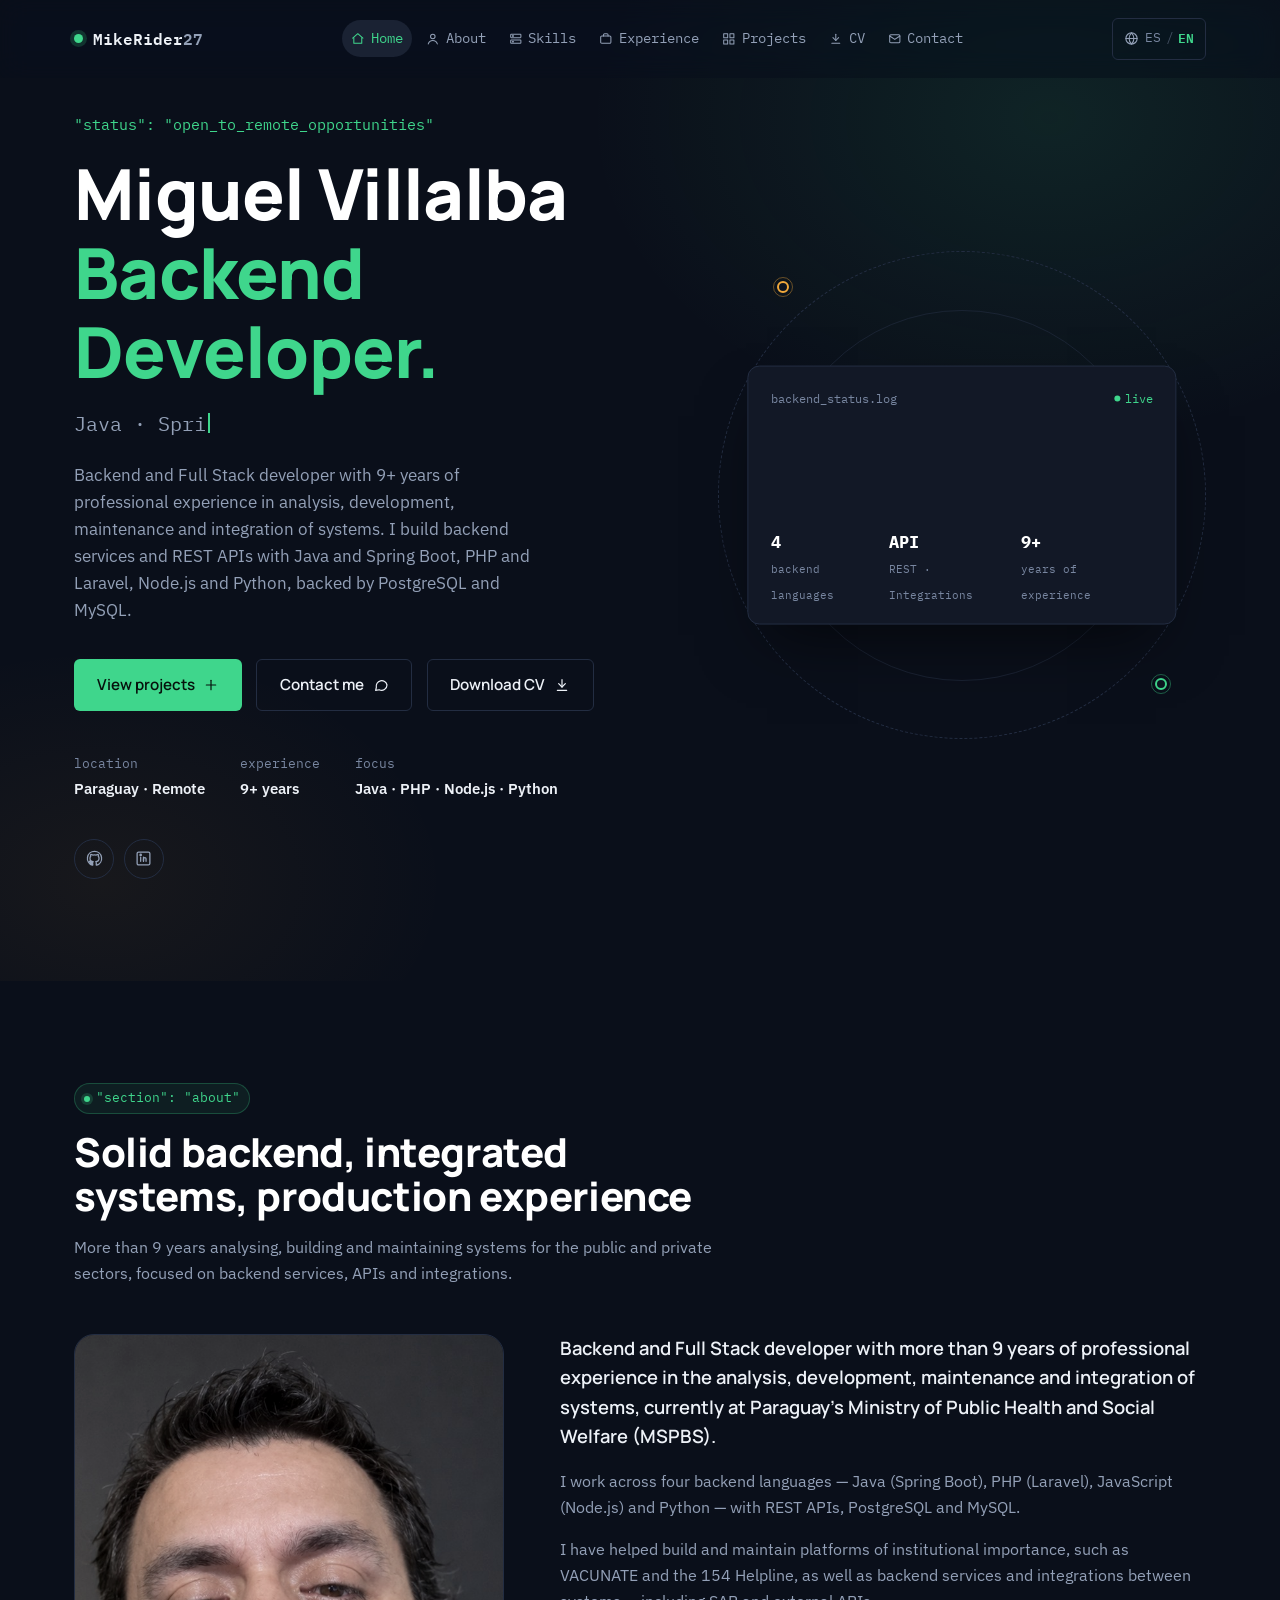
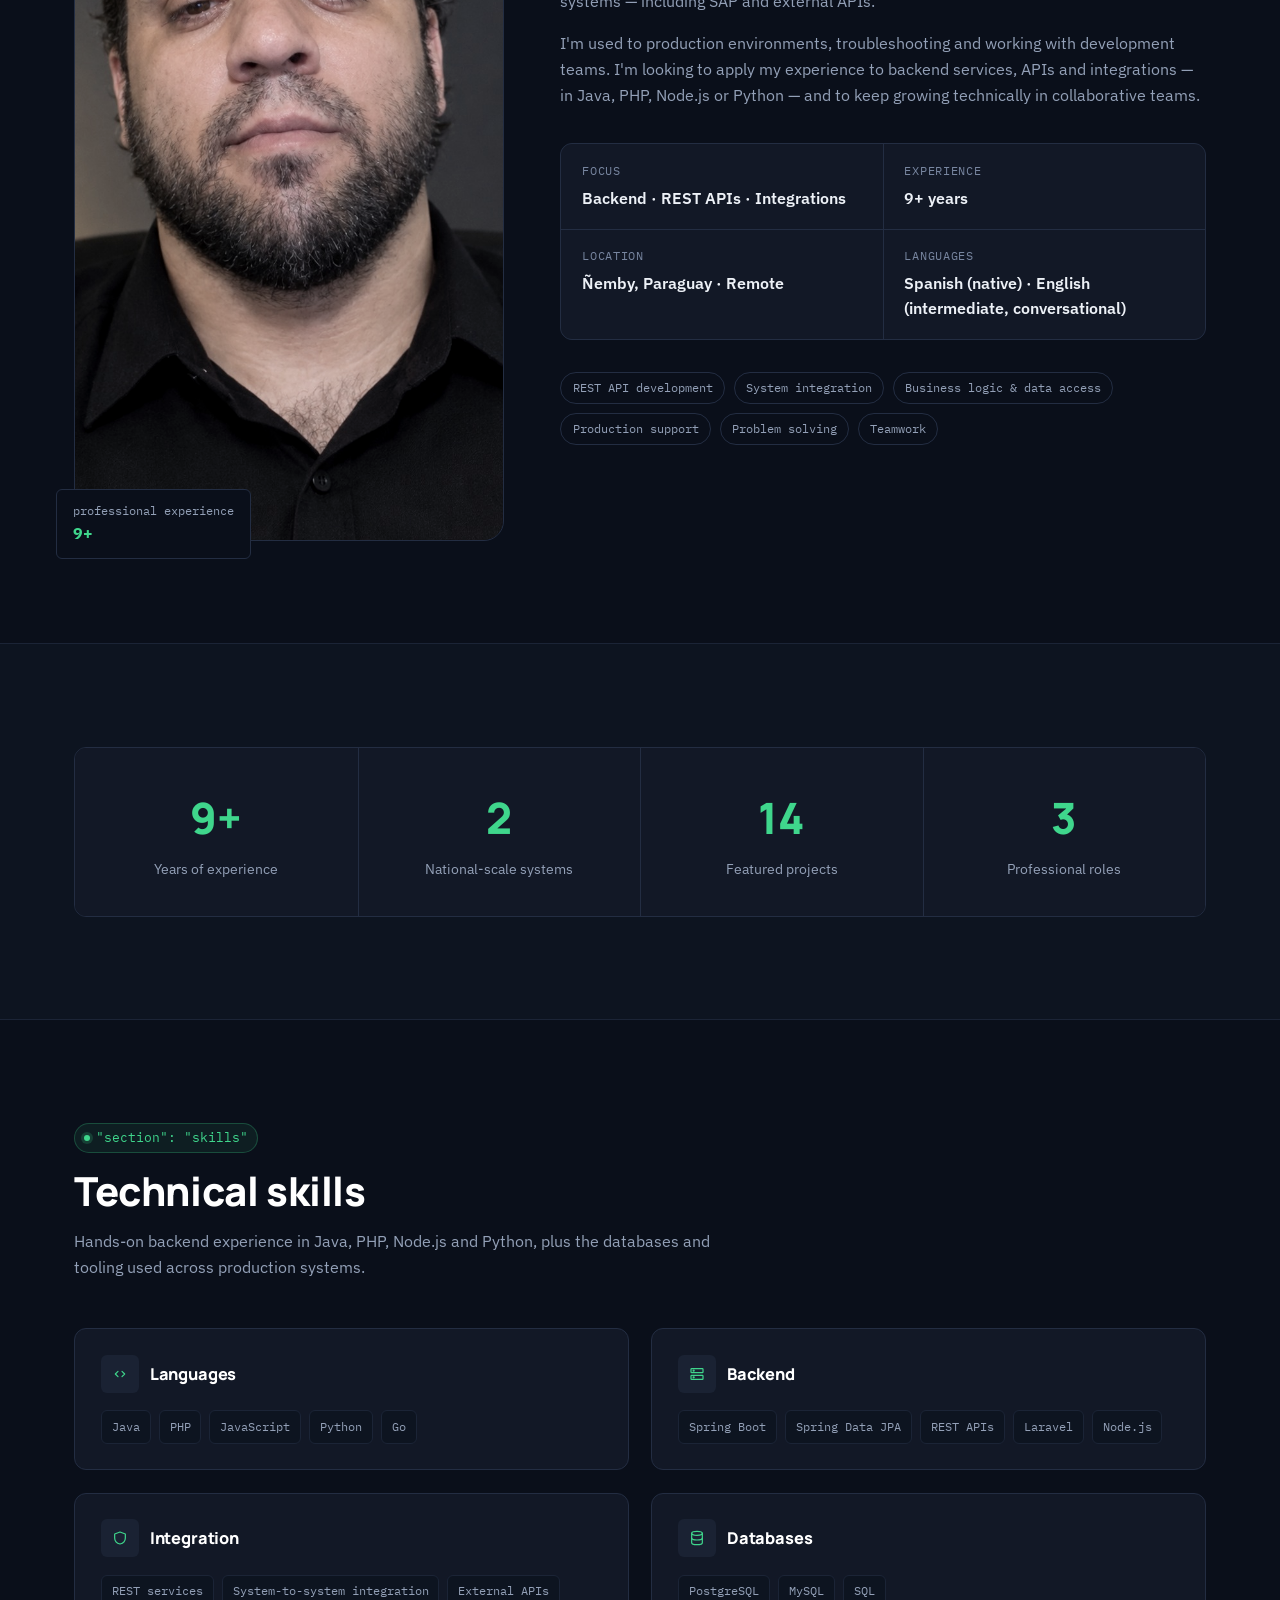
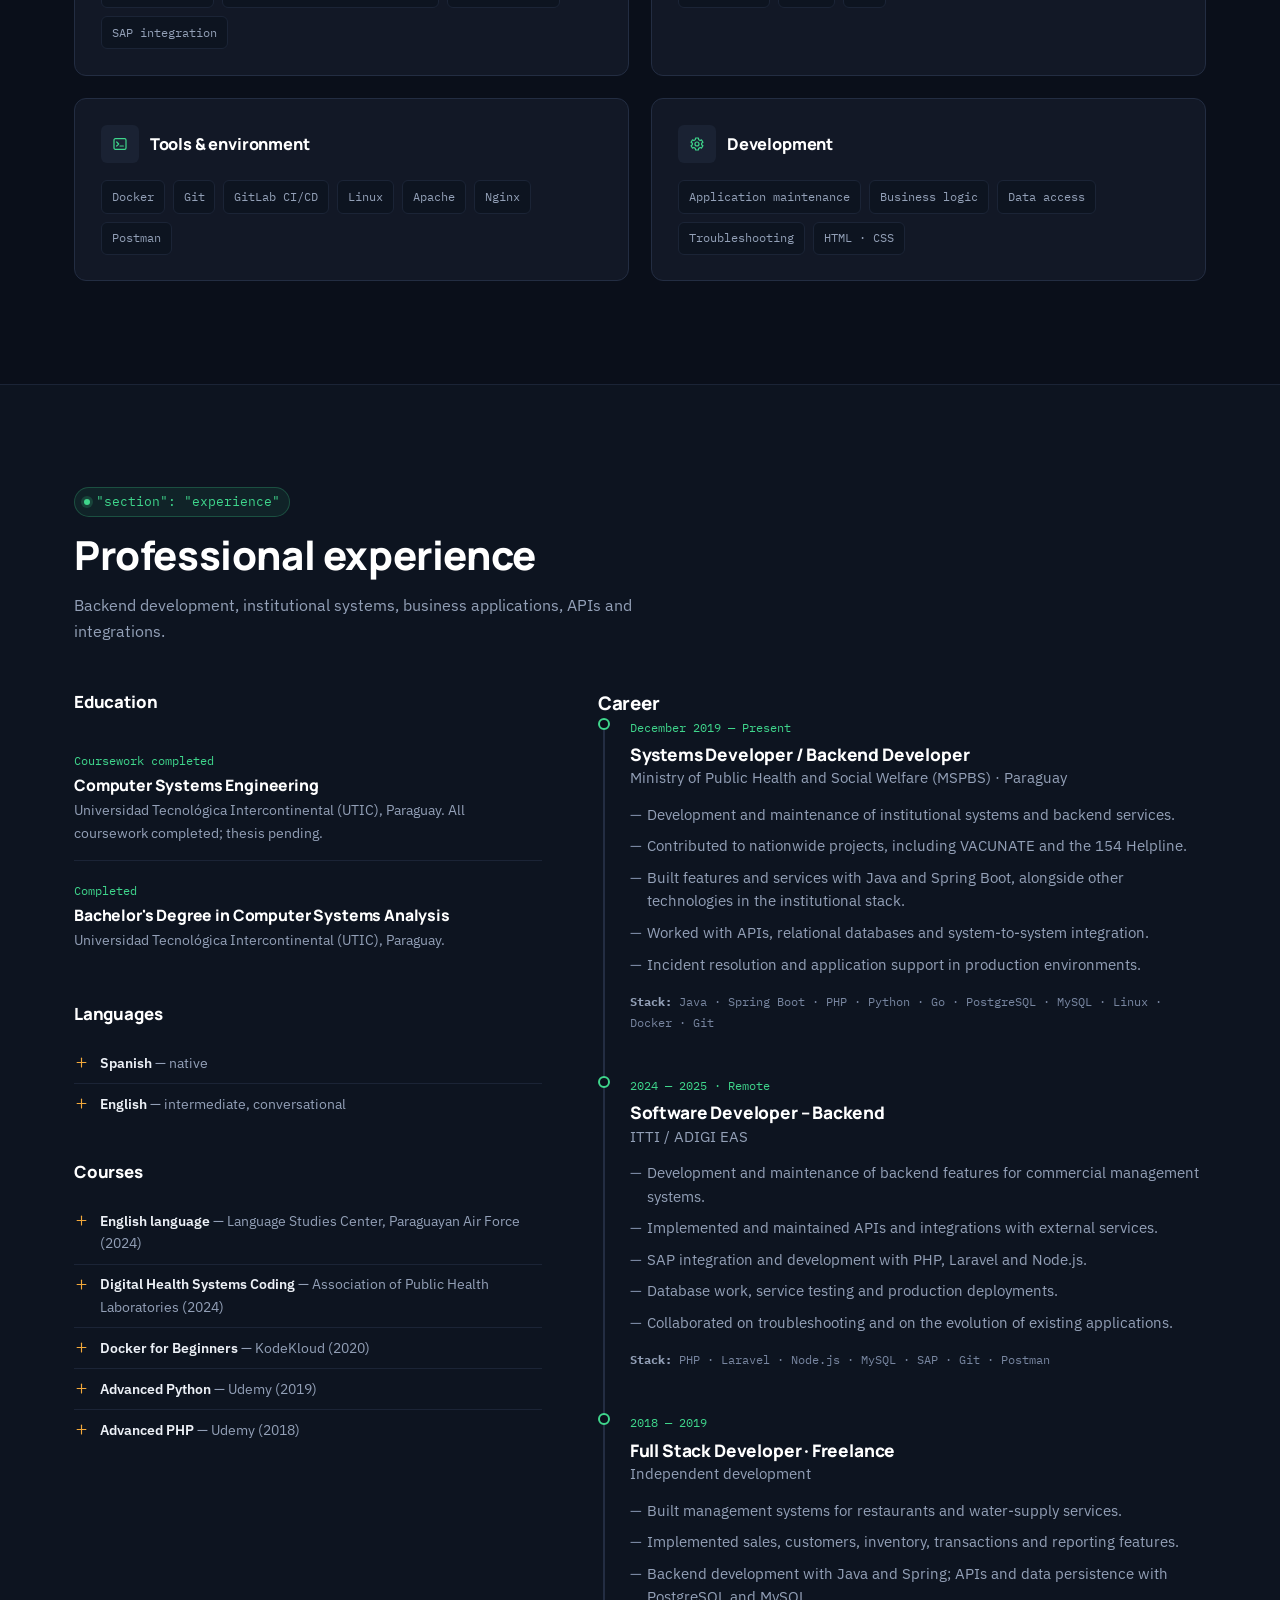
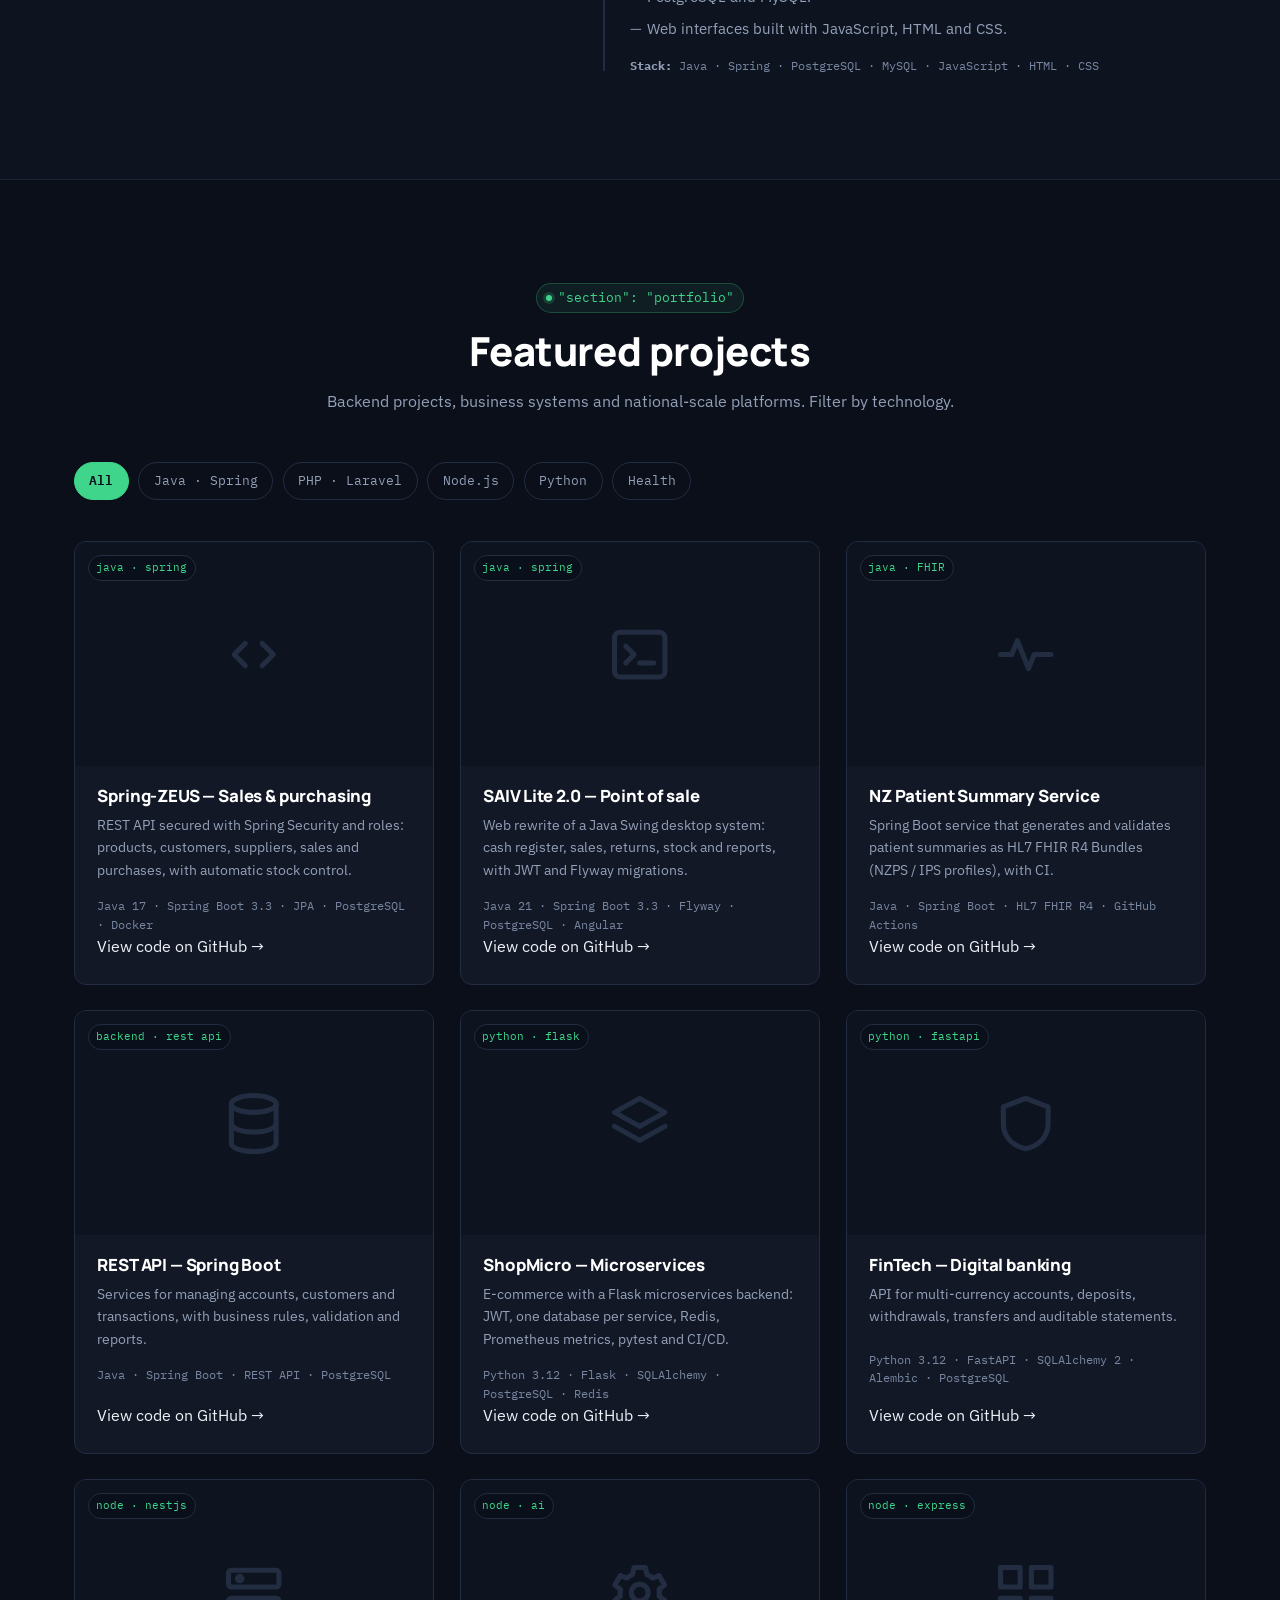
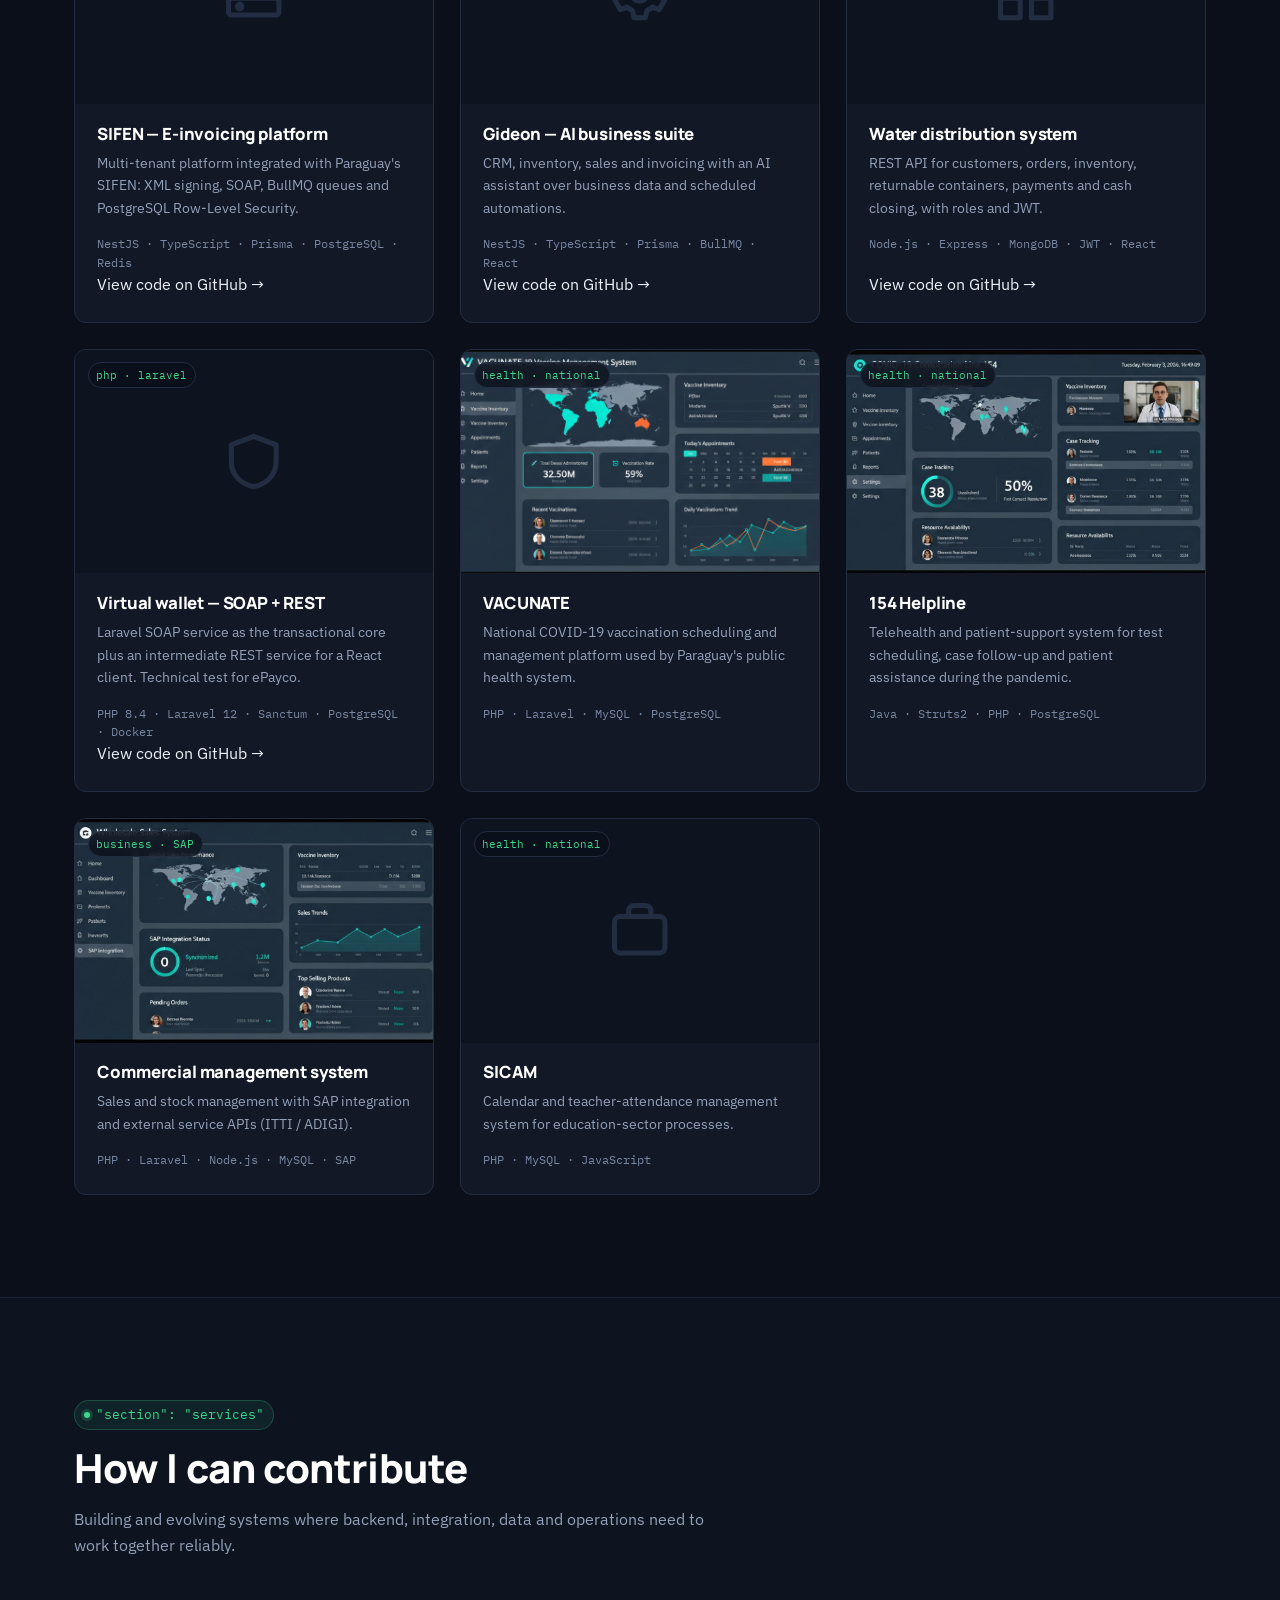
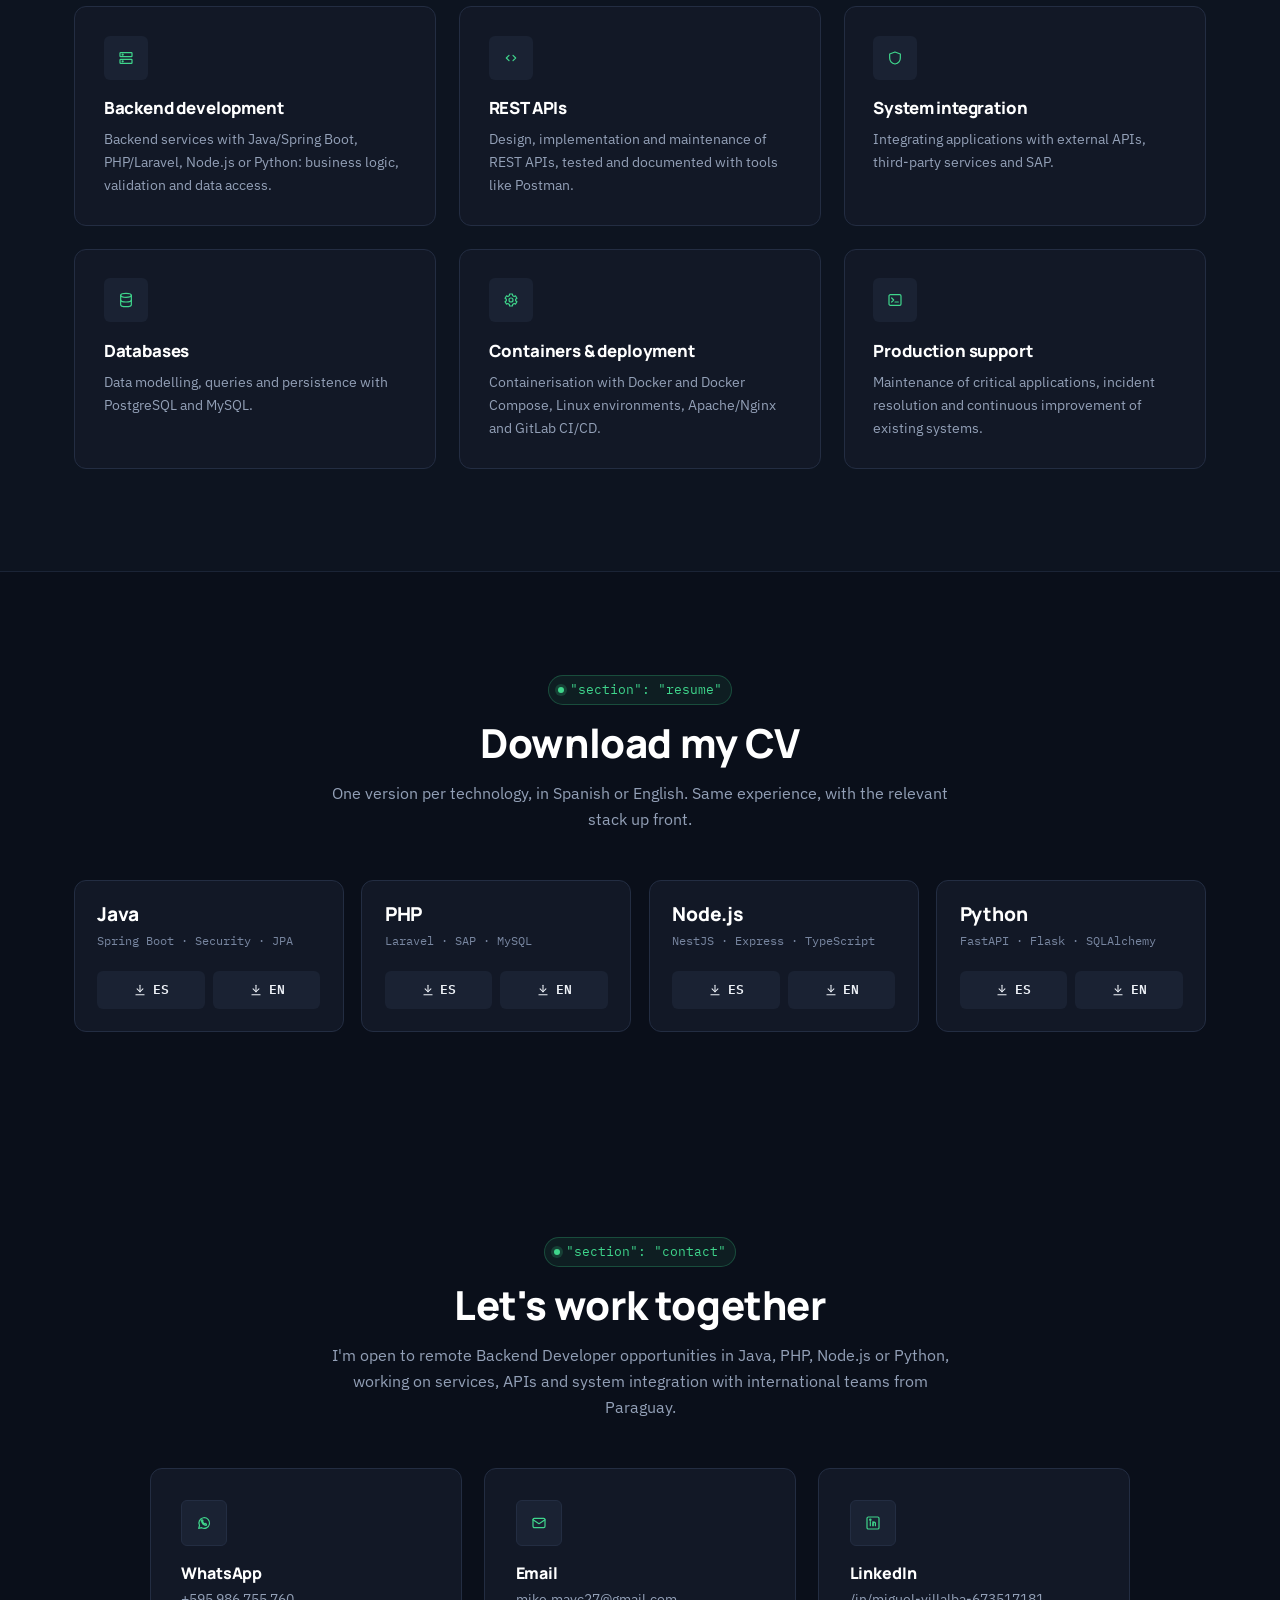
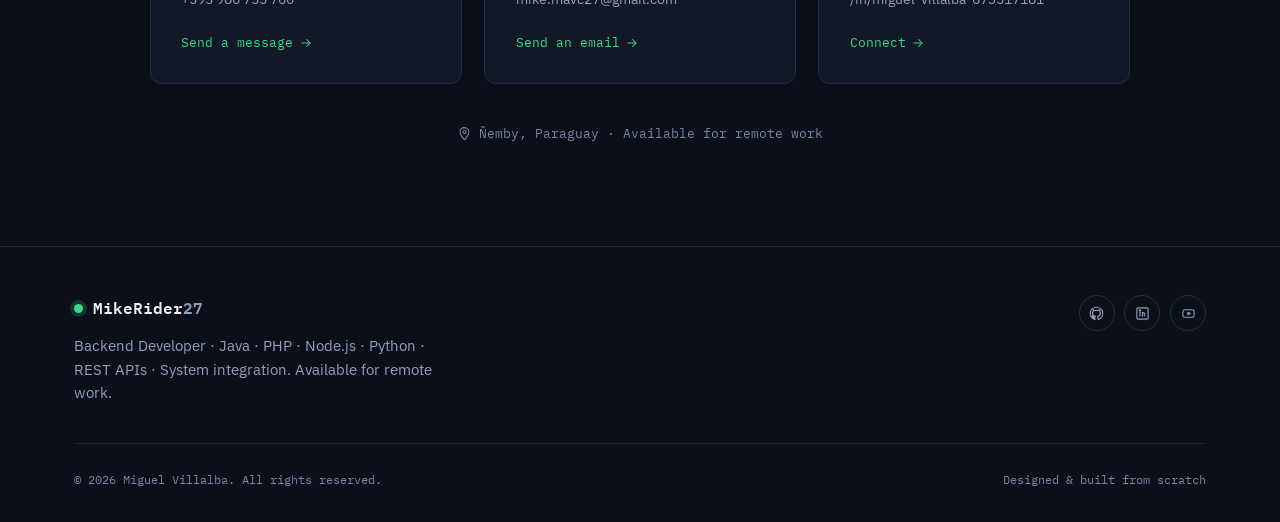
==== commit 20e10b02: "fix" ====
--- a/index.html
+++ b/index.html
@@ -1136,11 +1136,11 @@
             <div class="glyph">
               <svg class="icon"><use href="#i-briefcase"/></svg>
             </div>
-            <span class="project-tag mono" data-en="business">empresarial</span>
+            <span class="project-tag mono" data-en="health · national">salud · nacional</span>
           </div>
           <div class="project-body">
             <h4>SICAM</h4>
-            <p data-en="Calendar and teacher-attendance management system for education-sector processes.">Sistema de gestión de calendario y asistencia docente para procesos del sector educativo.</p>
+            <p data-en="Calendar and teacher-attendance management system for education-sector processes.">Sistema de Información para Calendario y Asistencia Maestra.</p>
             <p class="stack">PHP · MySQL · JavaScript</p>
           </div>
         </article>
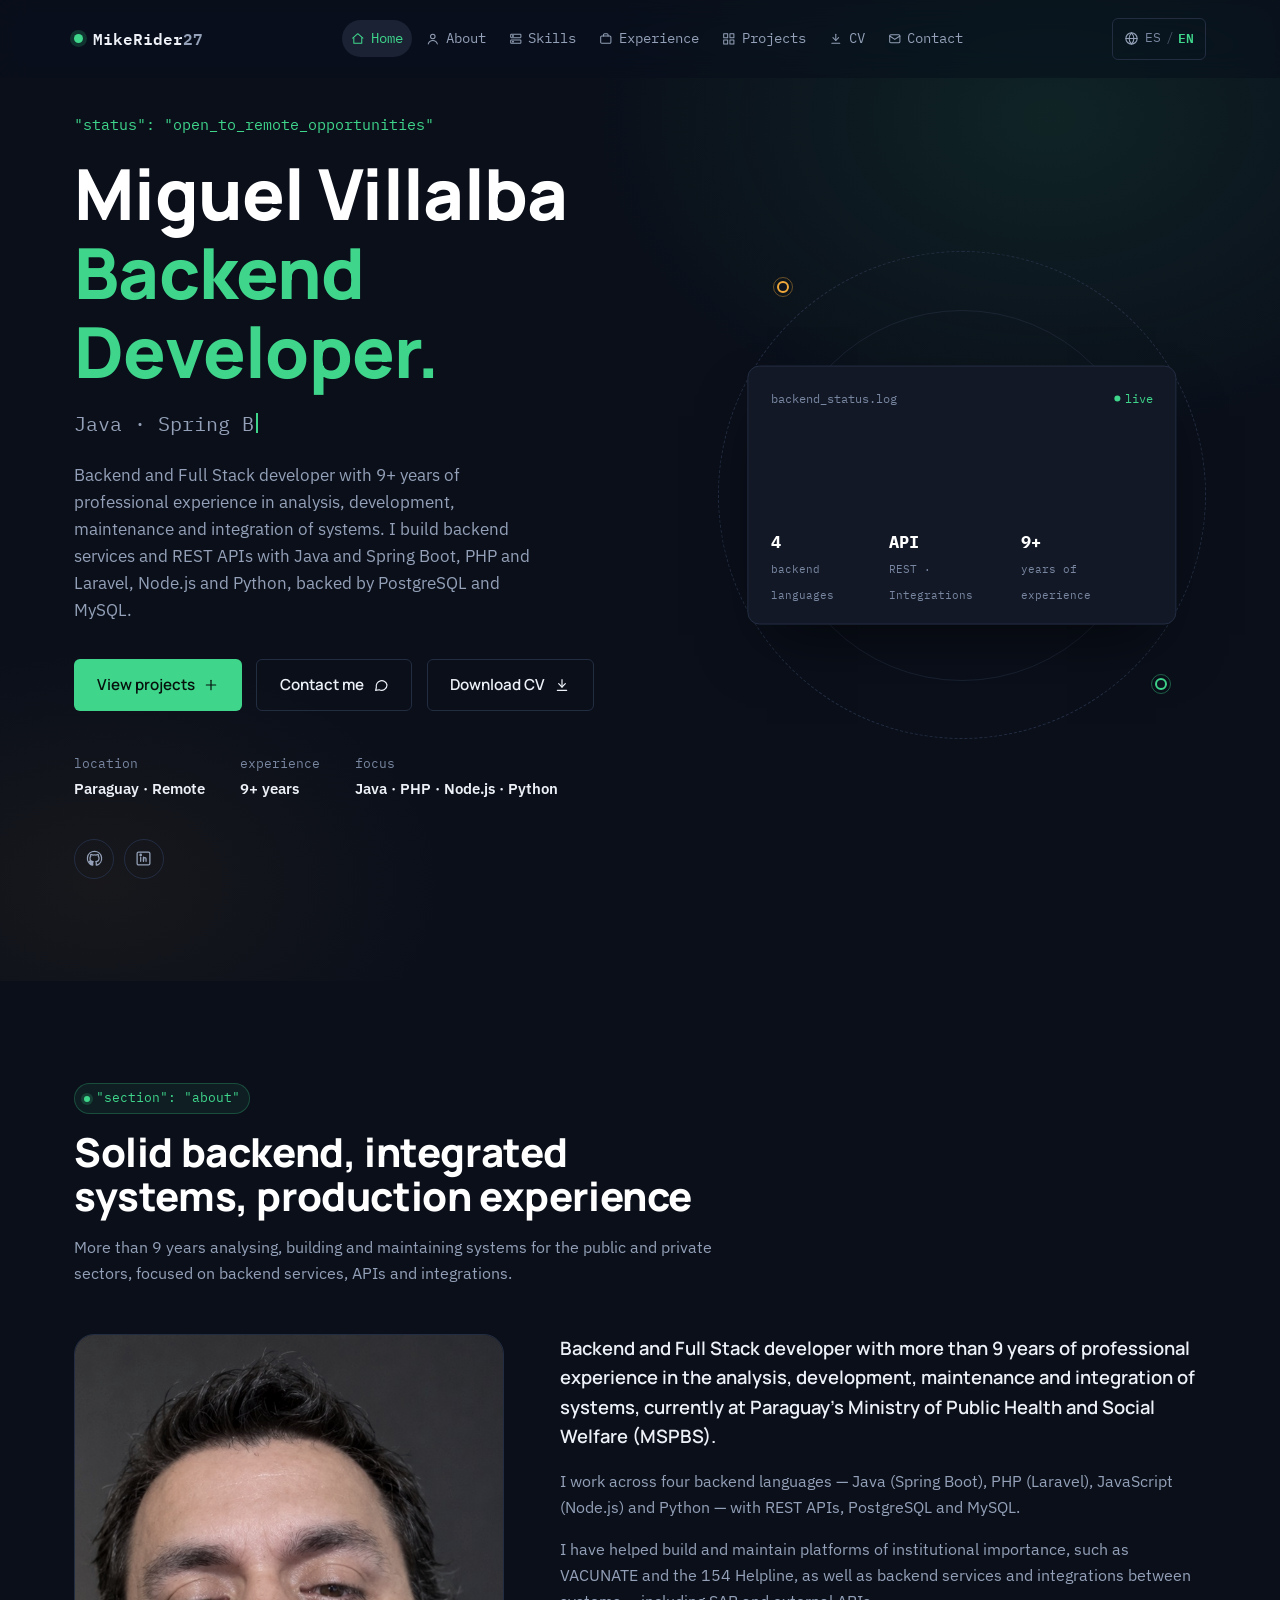
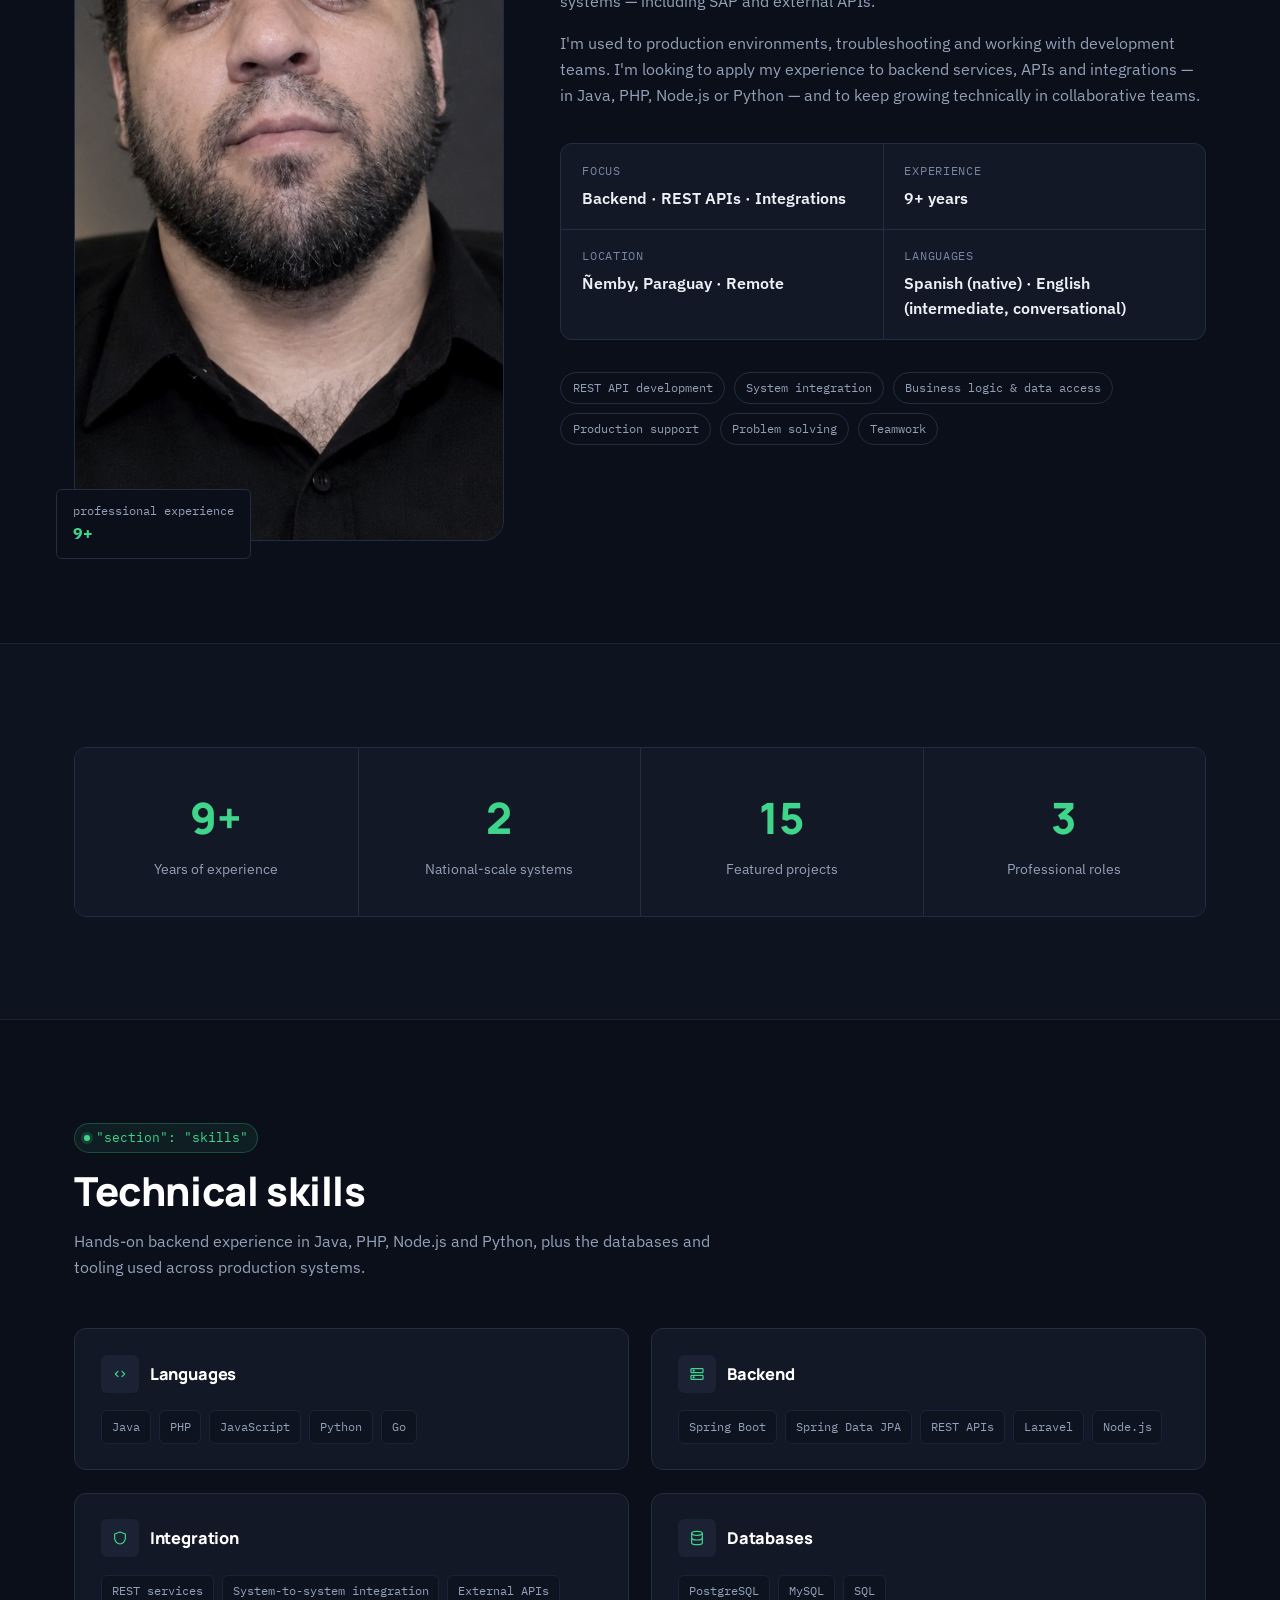
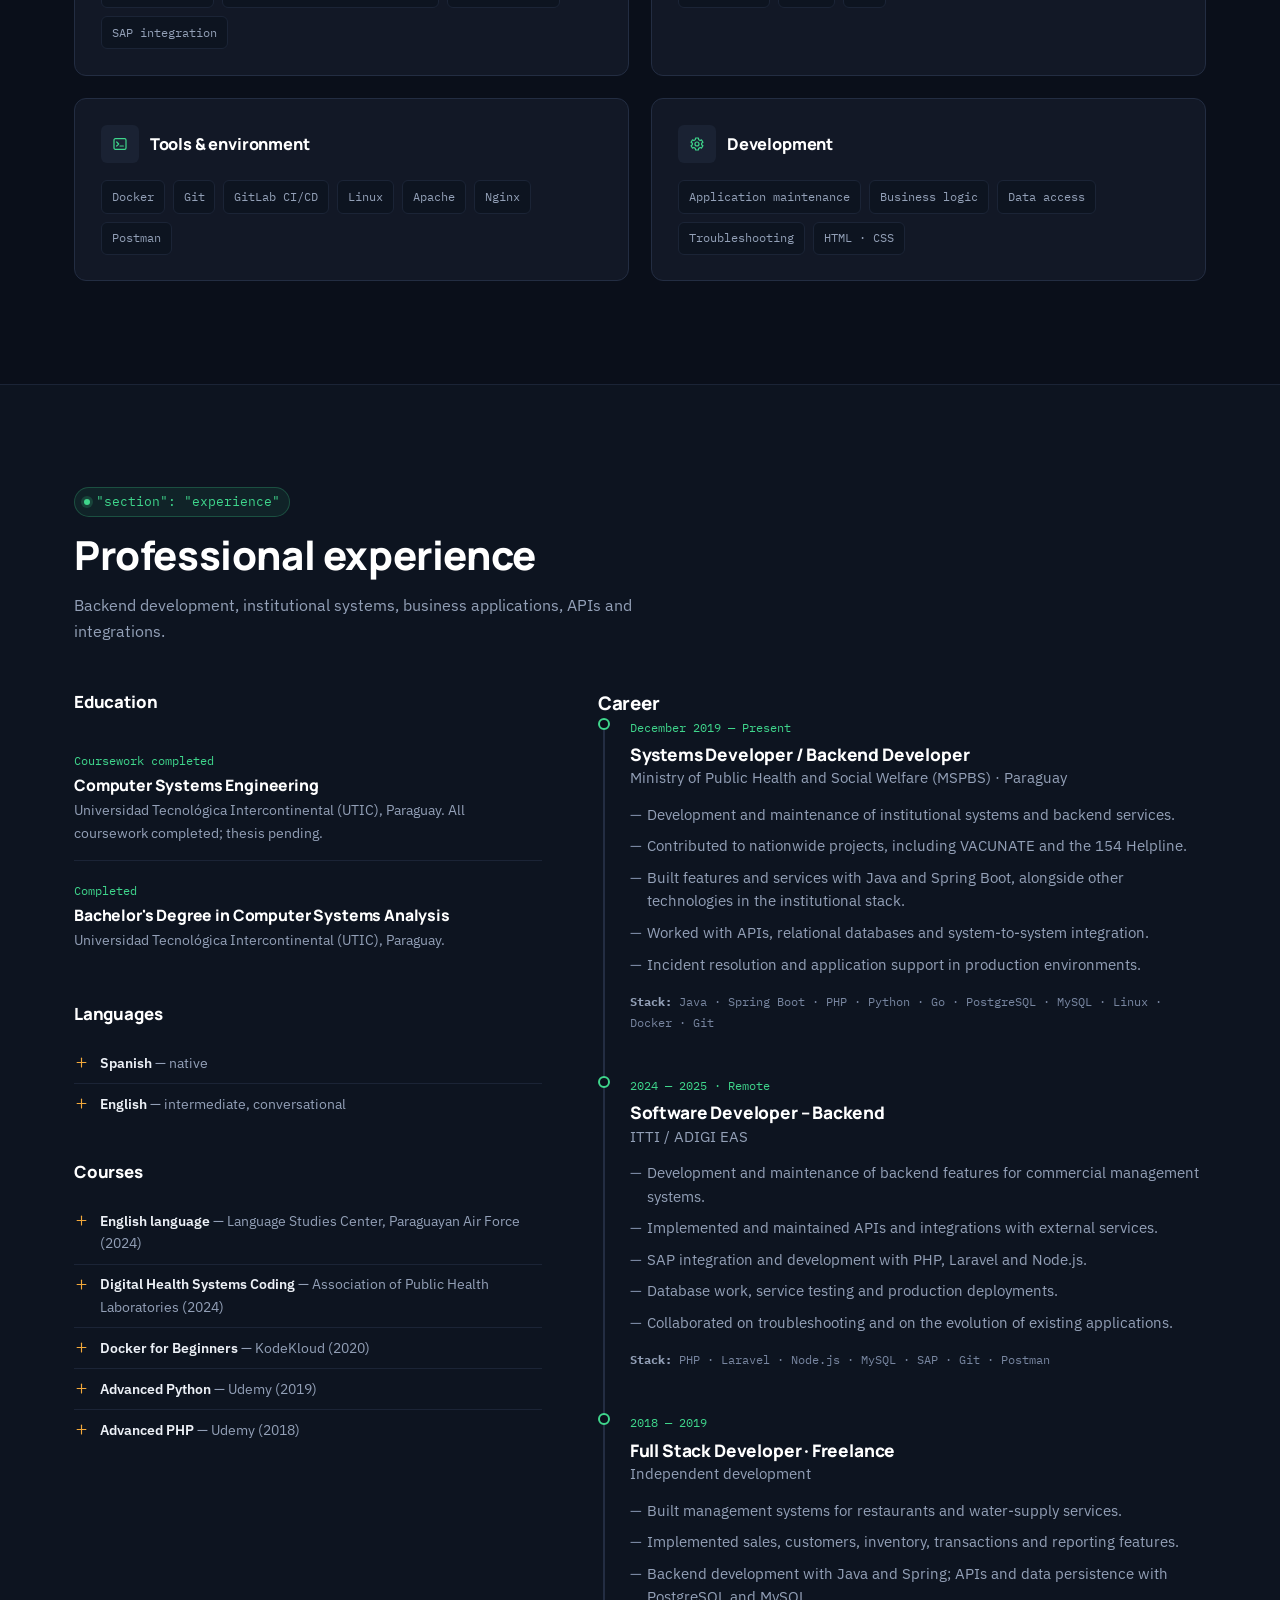
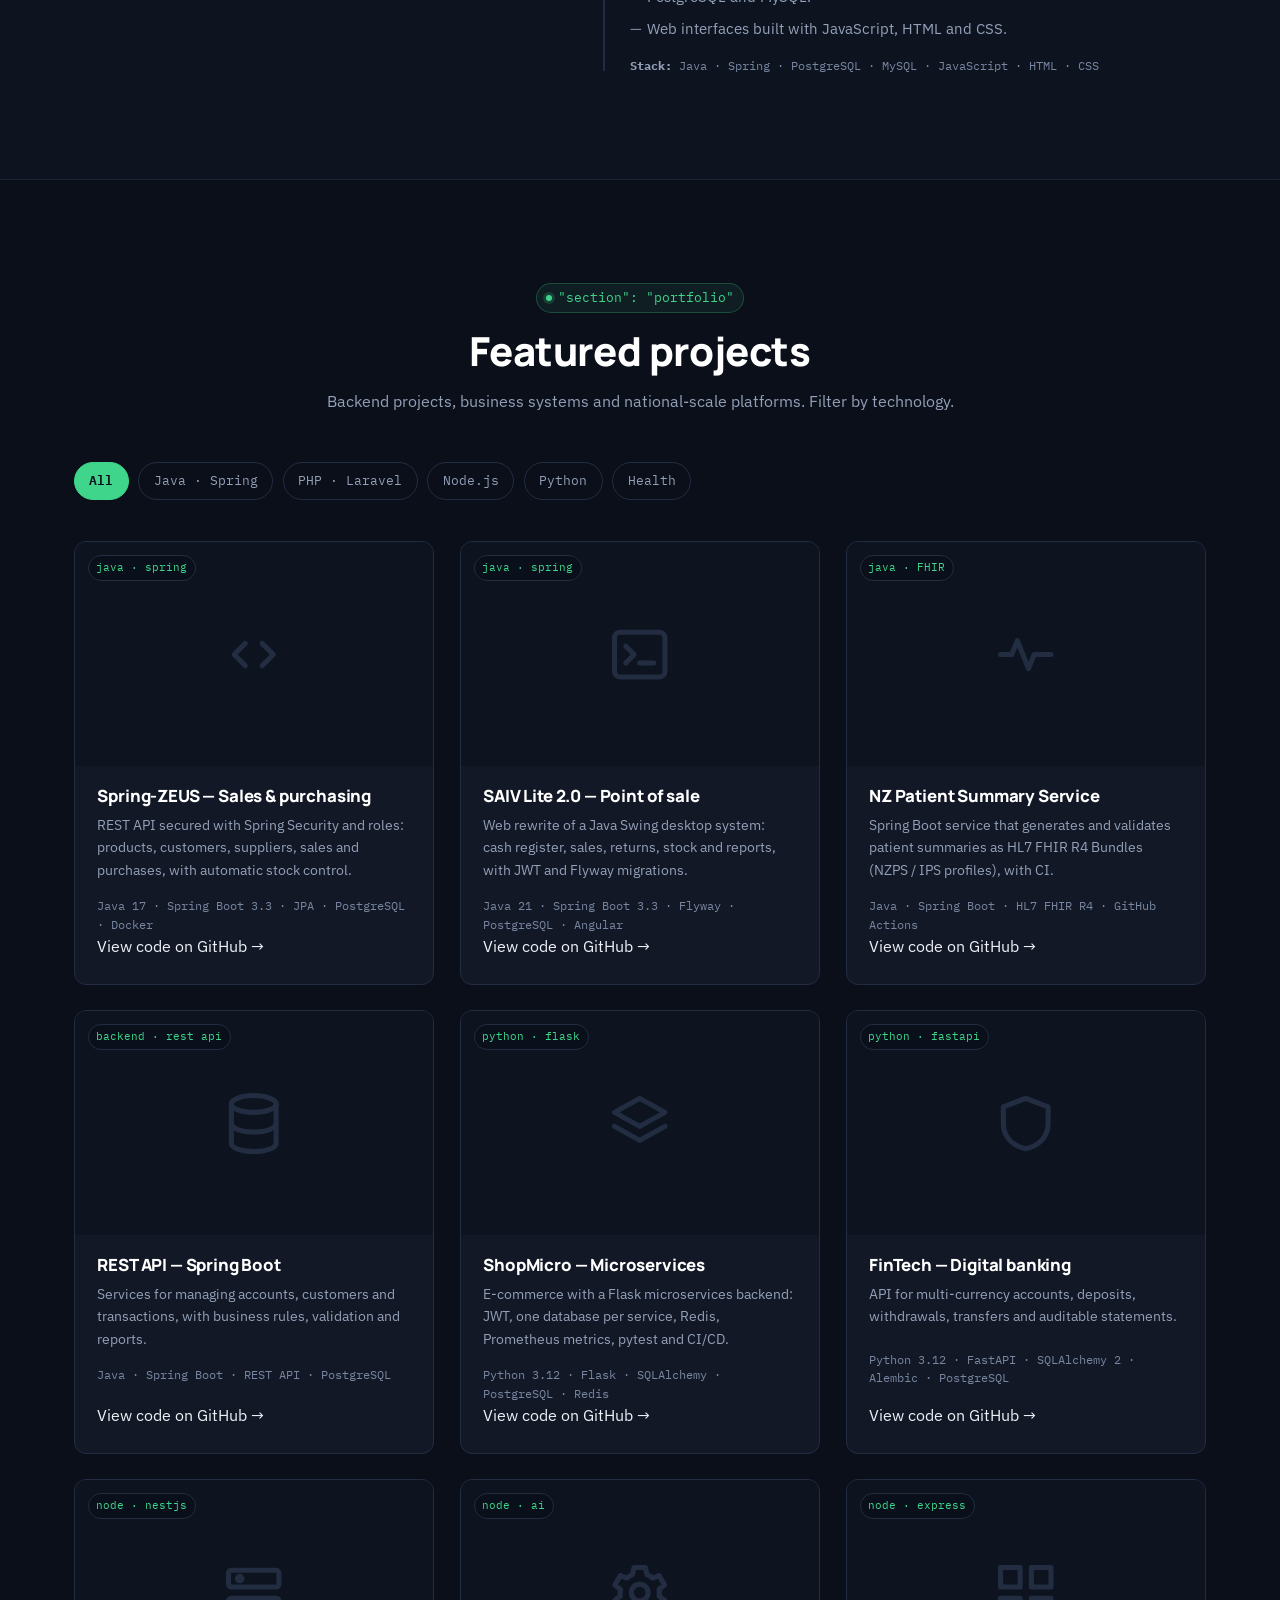
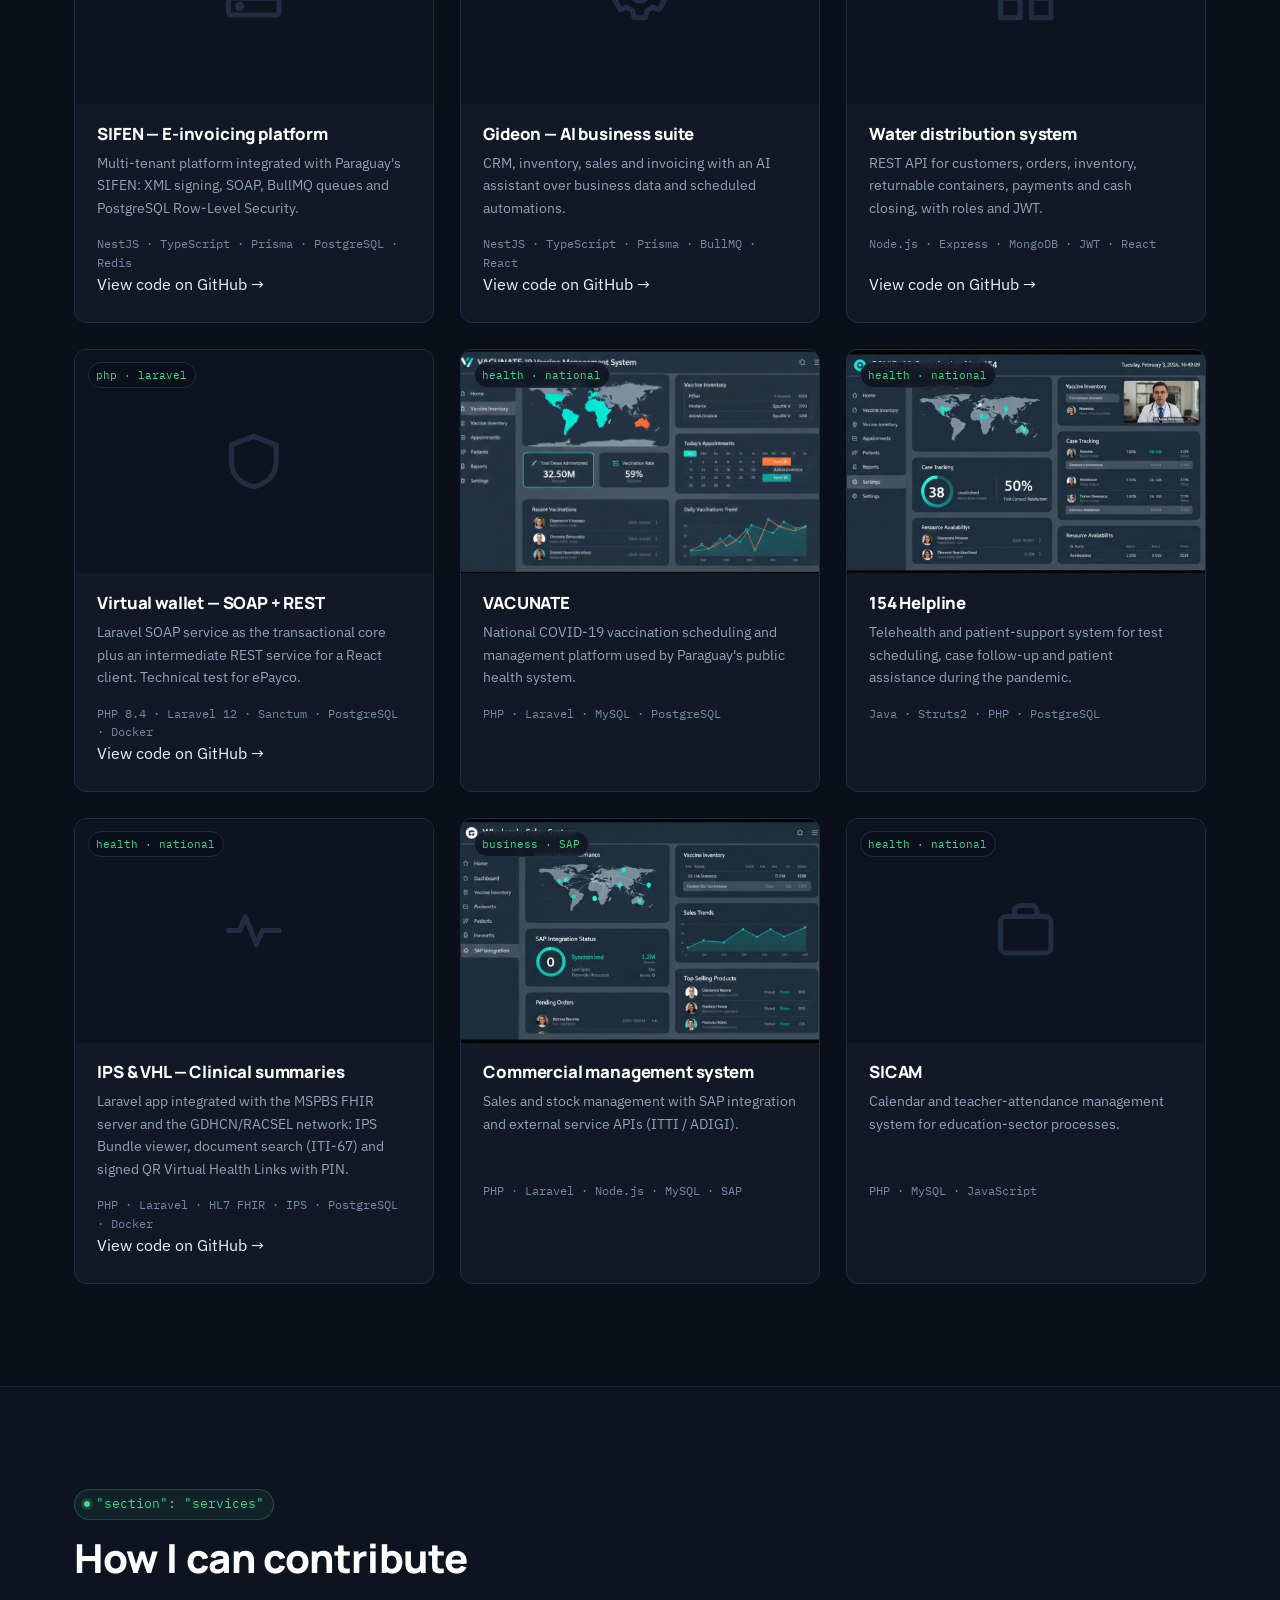
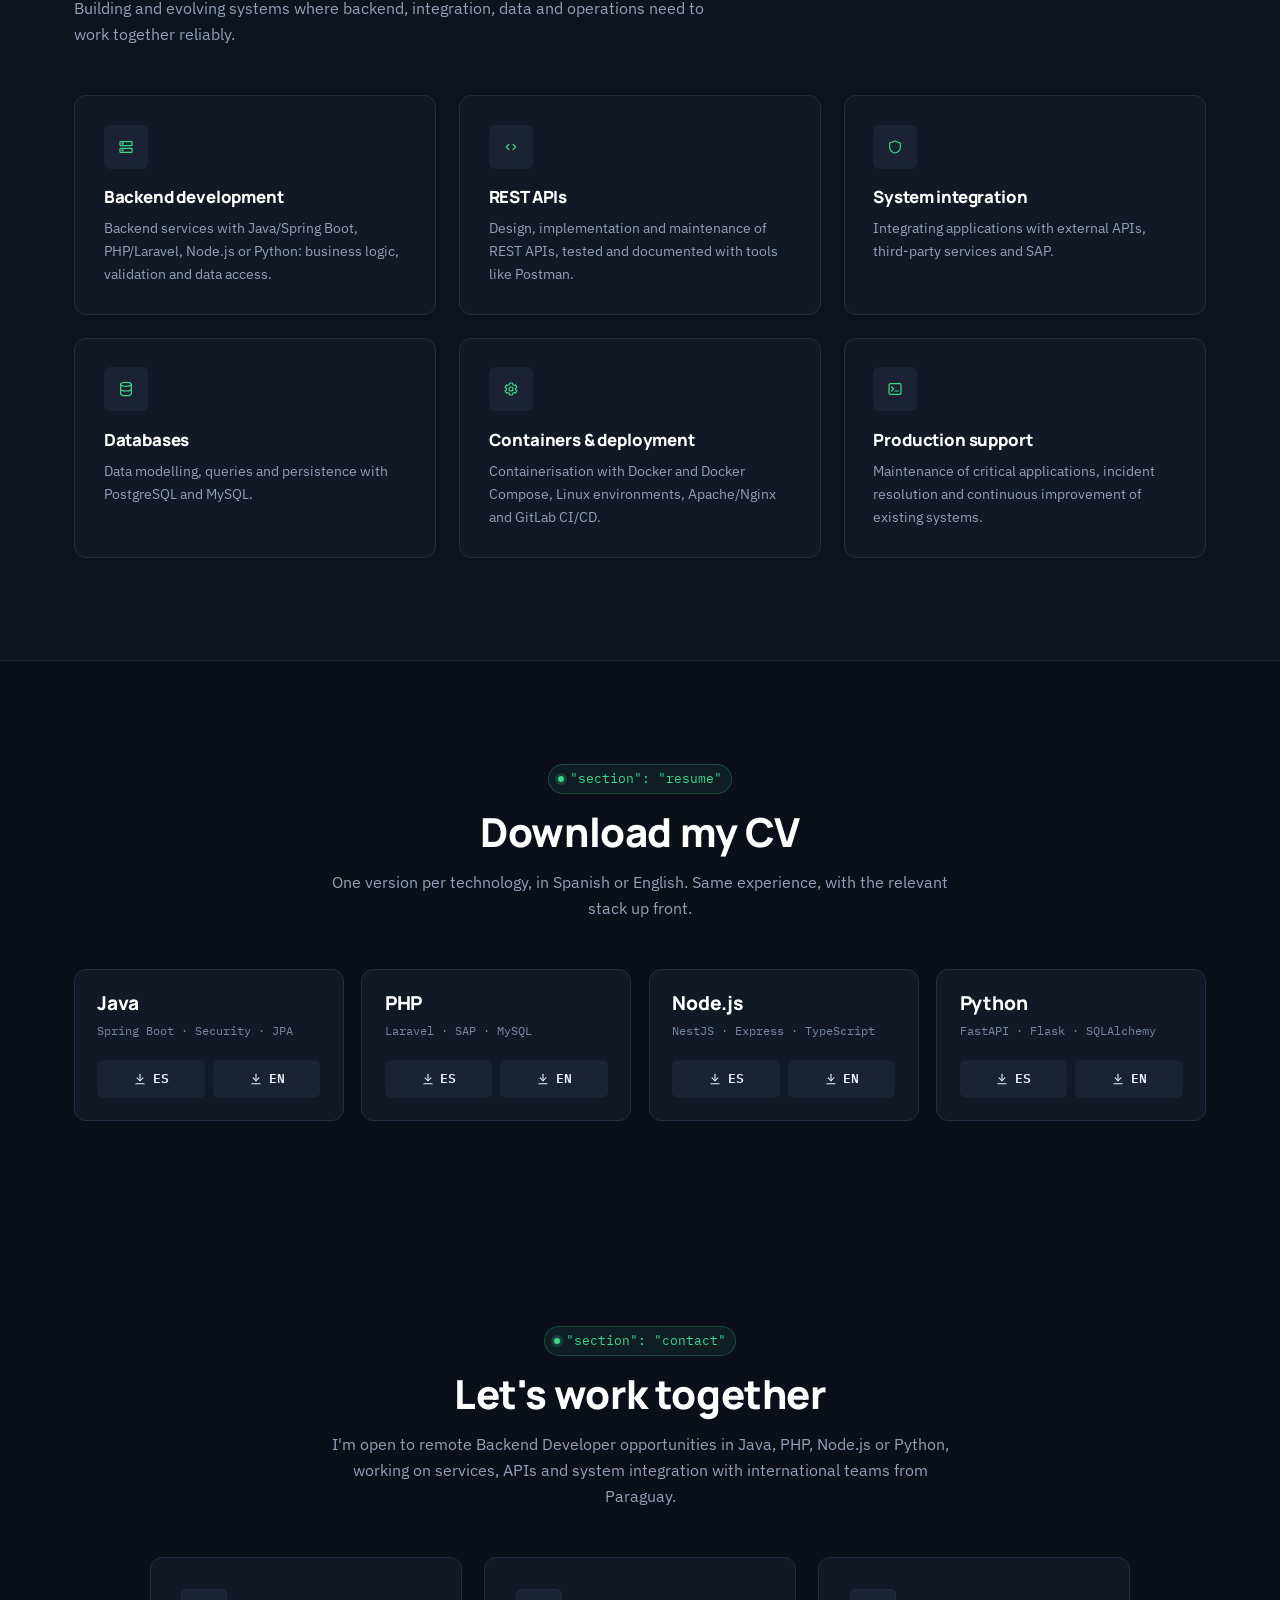
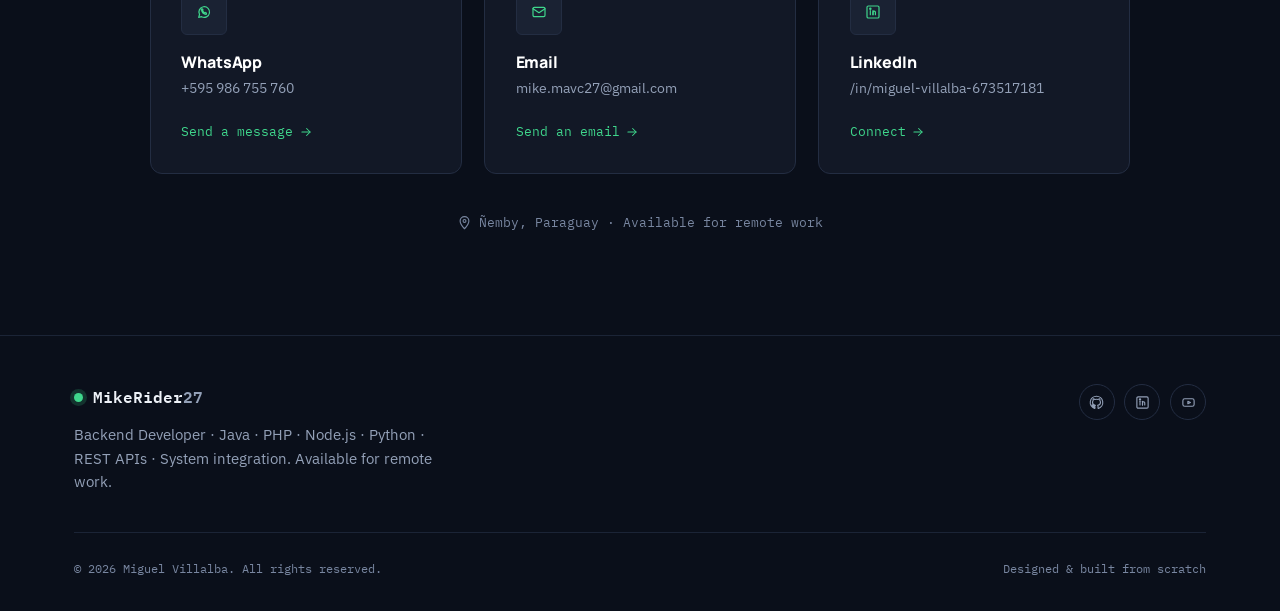
==== commit ed8bb4b5: "Add IPS & VHL project to portfolio and PHP CV - New health/national project card (Laravel + MSPBS FH" ====
--- a/index.html
+++ b/index.html
@@ -547,7 +547,7 @@
 
         <div class="stat">
           <div class="num">
-            <span data-count="14">0</span>
+            <span data-count="15">0</span>
           </div>
           <div class="label" data-en="Featured projects">Proyectos destacados</div>
         </div>
@@ -1114,6 +1114,21 @@
             <h4 data-en="154 Helpline">Línea de Atención 154</h4>
             <p data-en="Telehealth and patient-support system for test scheduling, case follow-up and patient assistance during the pandemic.">Sistema de atención y telesalud para agendamiento de test, seguimiento de casos y soporte a pacientes durante la pandemia.</p>
             <p class="stack">Java · Struts2 · PHP · PostgreSQL</p>
+          </div>
+        </article>
+
+        <article class="project-card" data-category="php health">
+          <div class="project-media">
+            <div class="glyph">
+              <svg class="icon"><use href="#i-heart-pulse"/></svg>
+            </div>
+            <span class="project-tag mono" data-en="health · national">salud · nacional</span>
+          </div>
+          <div class="project-body">
+            <h4 data-en="IPS &amp; VHL — Clinical summaries">IPS y VHL — Resumen clínico</h4>
+            <p data-en="Laravel app integrated with the MSPBS FHIR server and the GDHCN/RACSEL network: IPS Bundle viewer, document search (ITI-67) and signed QR Virtual Health Links with PIN.">Aplicación Laravel integrada con el servidor FHIR del MSPBS y la red GDHCN/RACSEL: visor de Bundles IPS, búsqueda de documentos (ITI-67) y Virtual Health Links con QR firmado y PIN.</p>
+            <p class="stack">PHP · Laravel · HL7 FHIR · IPS · PostgreSQL · Docker</p>
+            <a href="https://github.com/MikeRider27/IPS_VHL" target="_blank" rel="noopener" data-en="View code on GitHub →">Ver código en GitHub →</a>
           </div>
         </article>
 
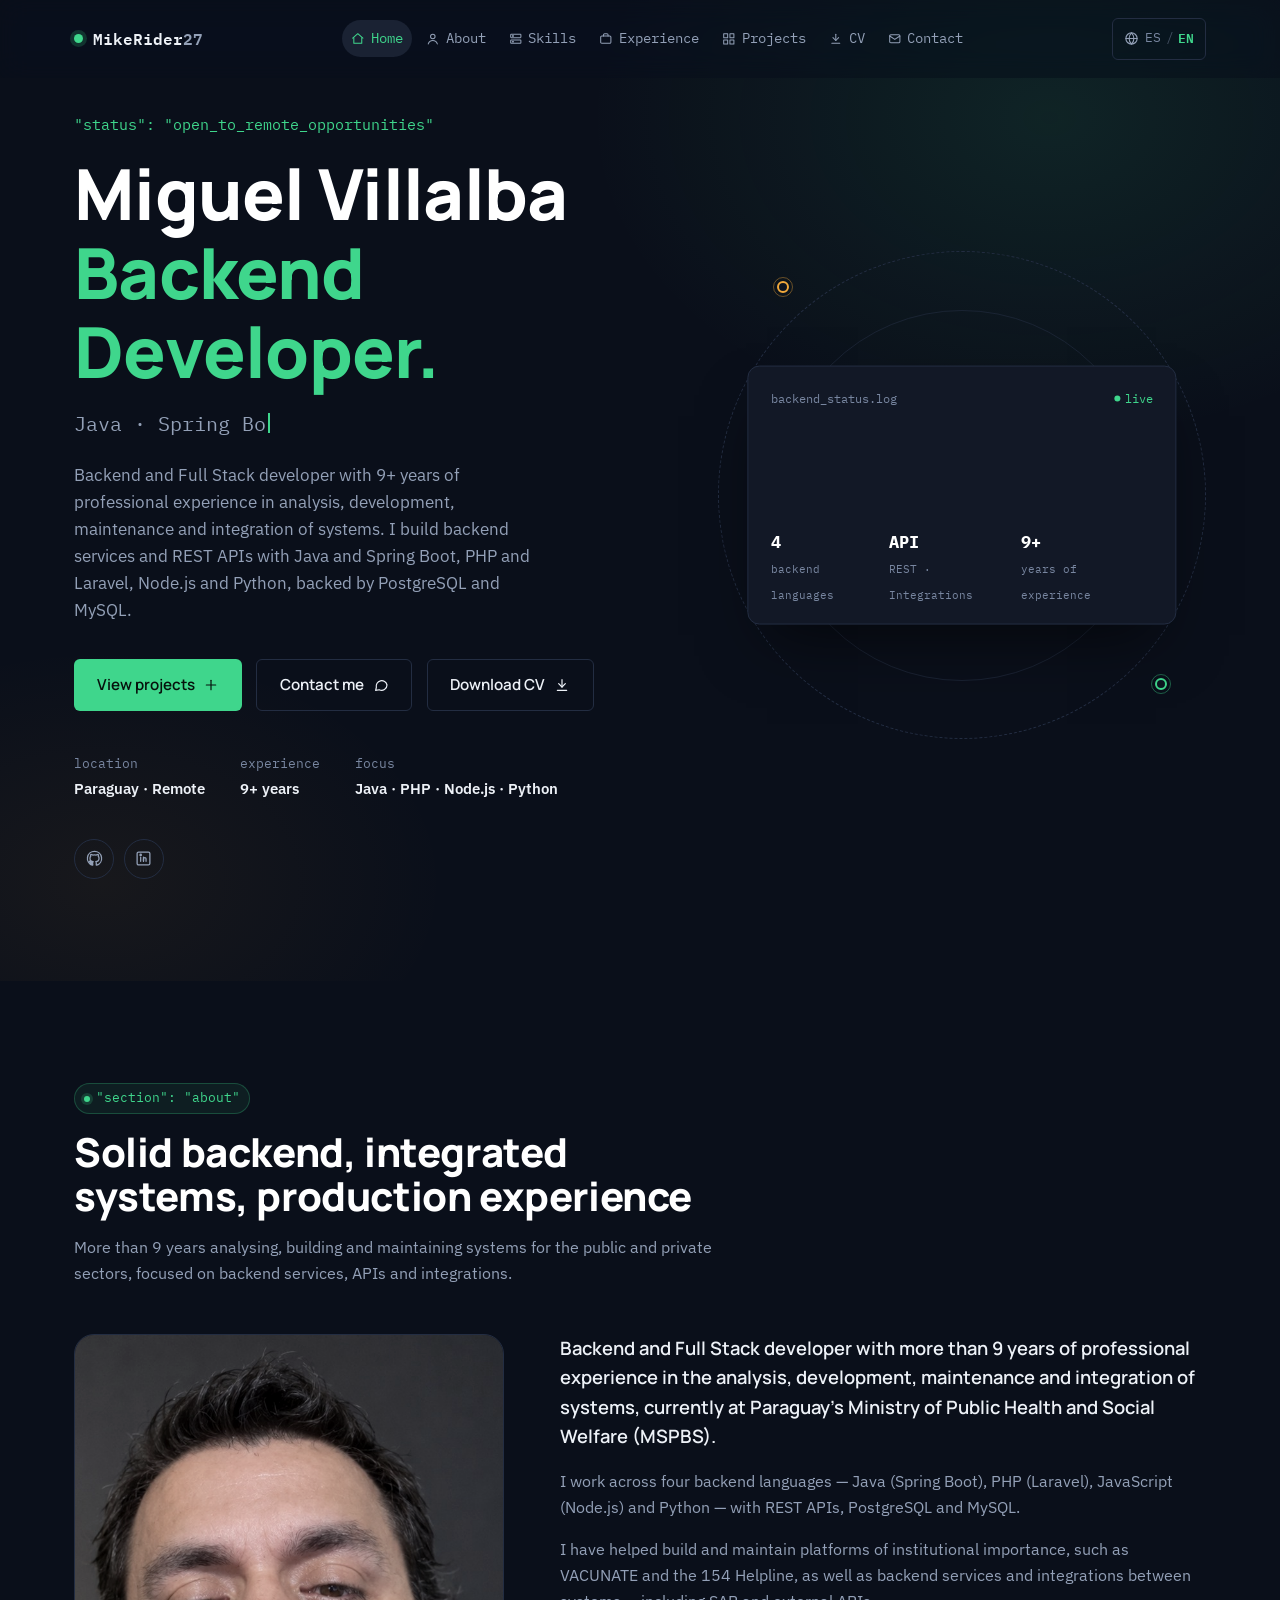
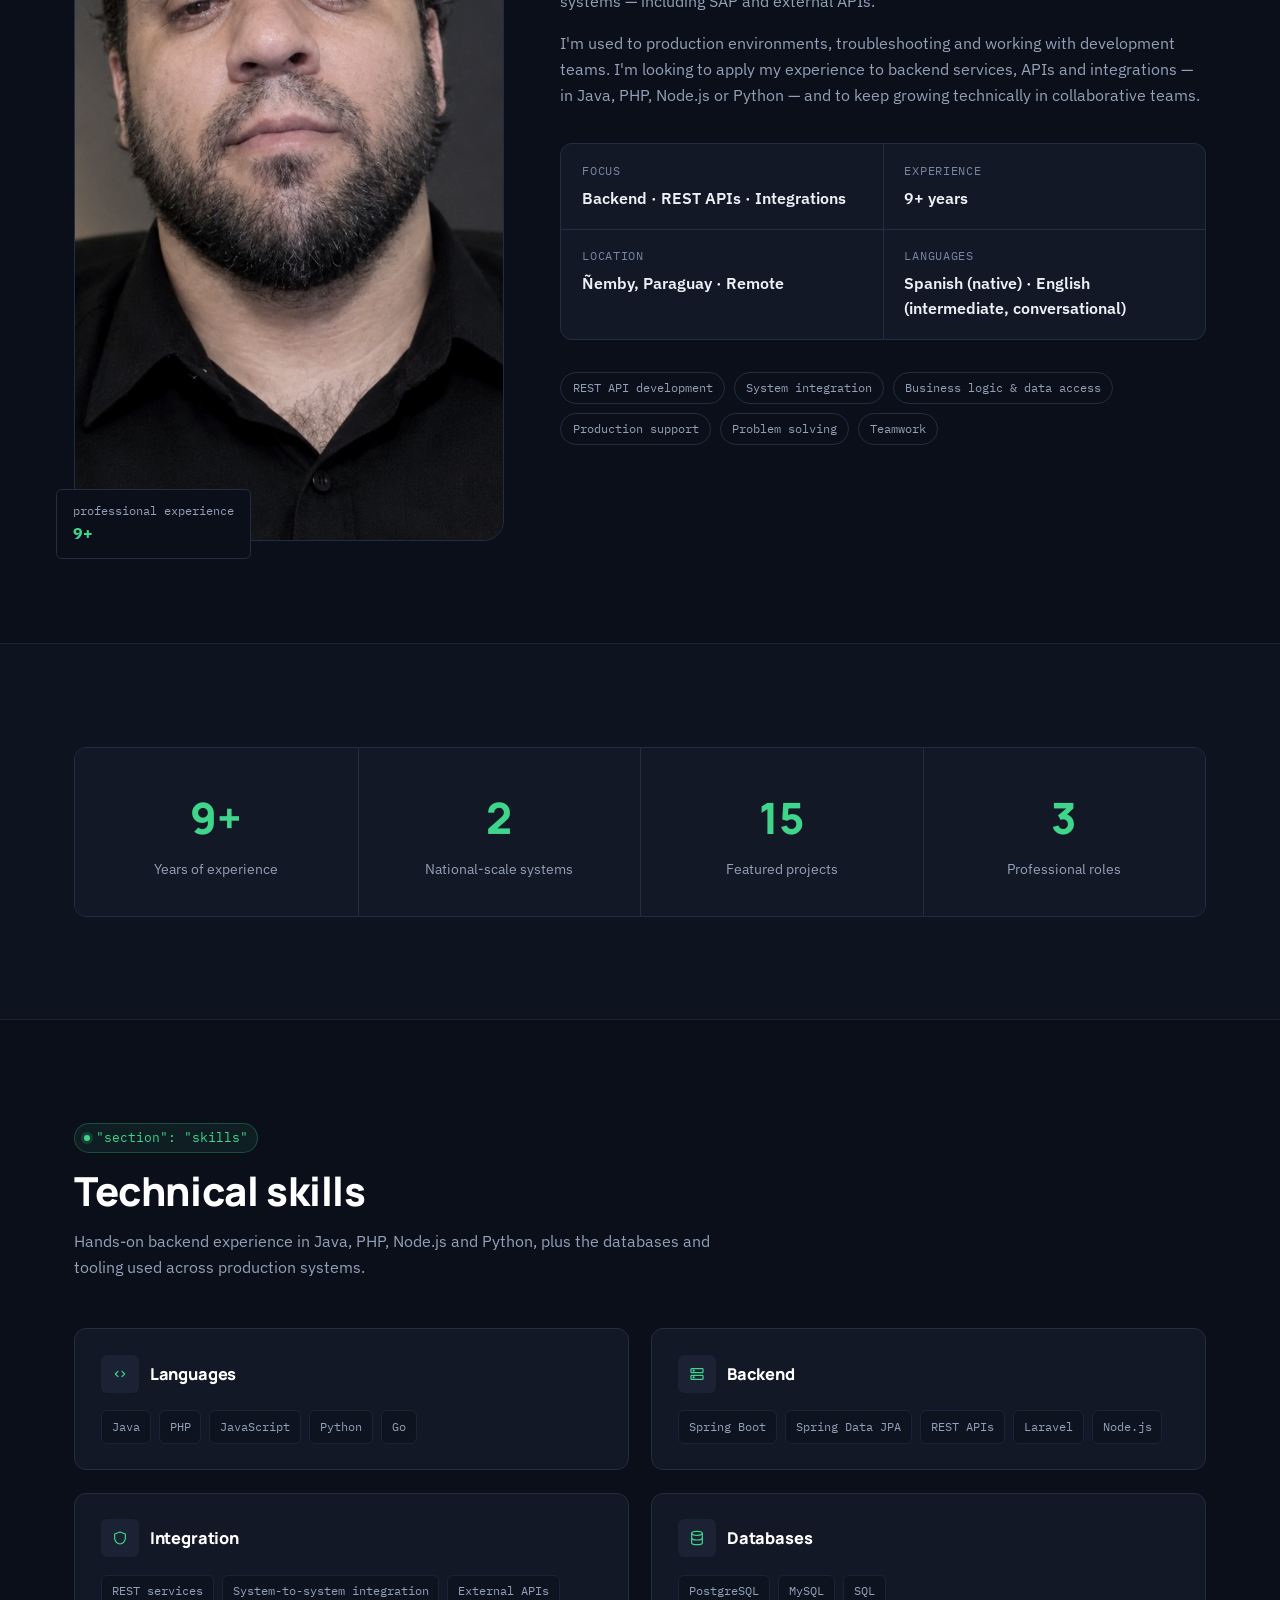
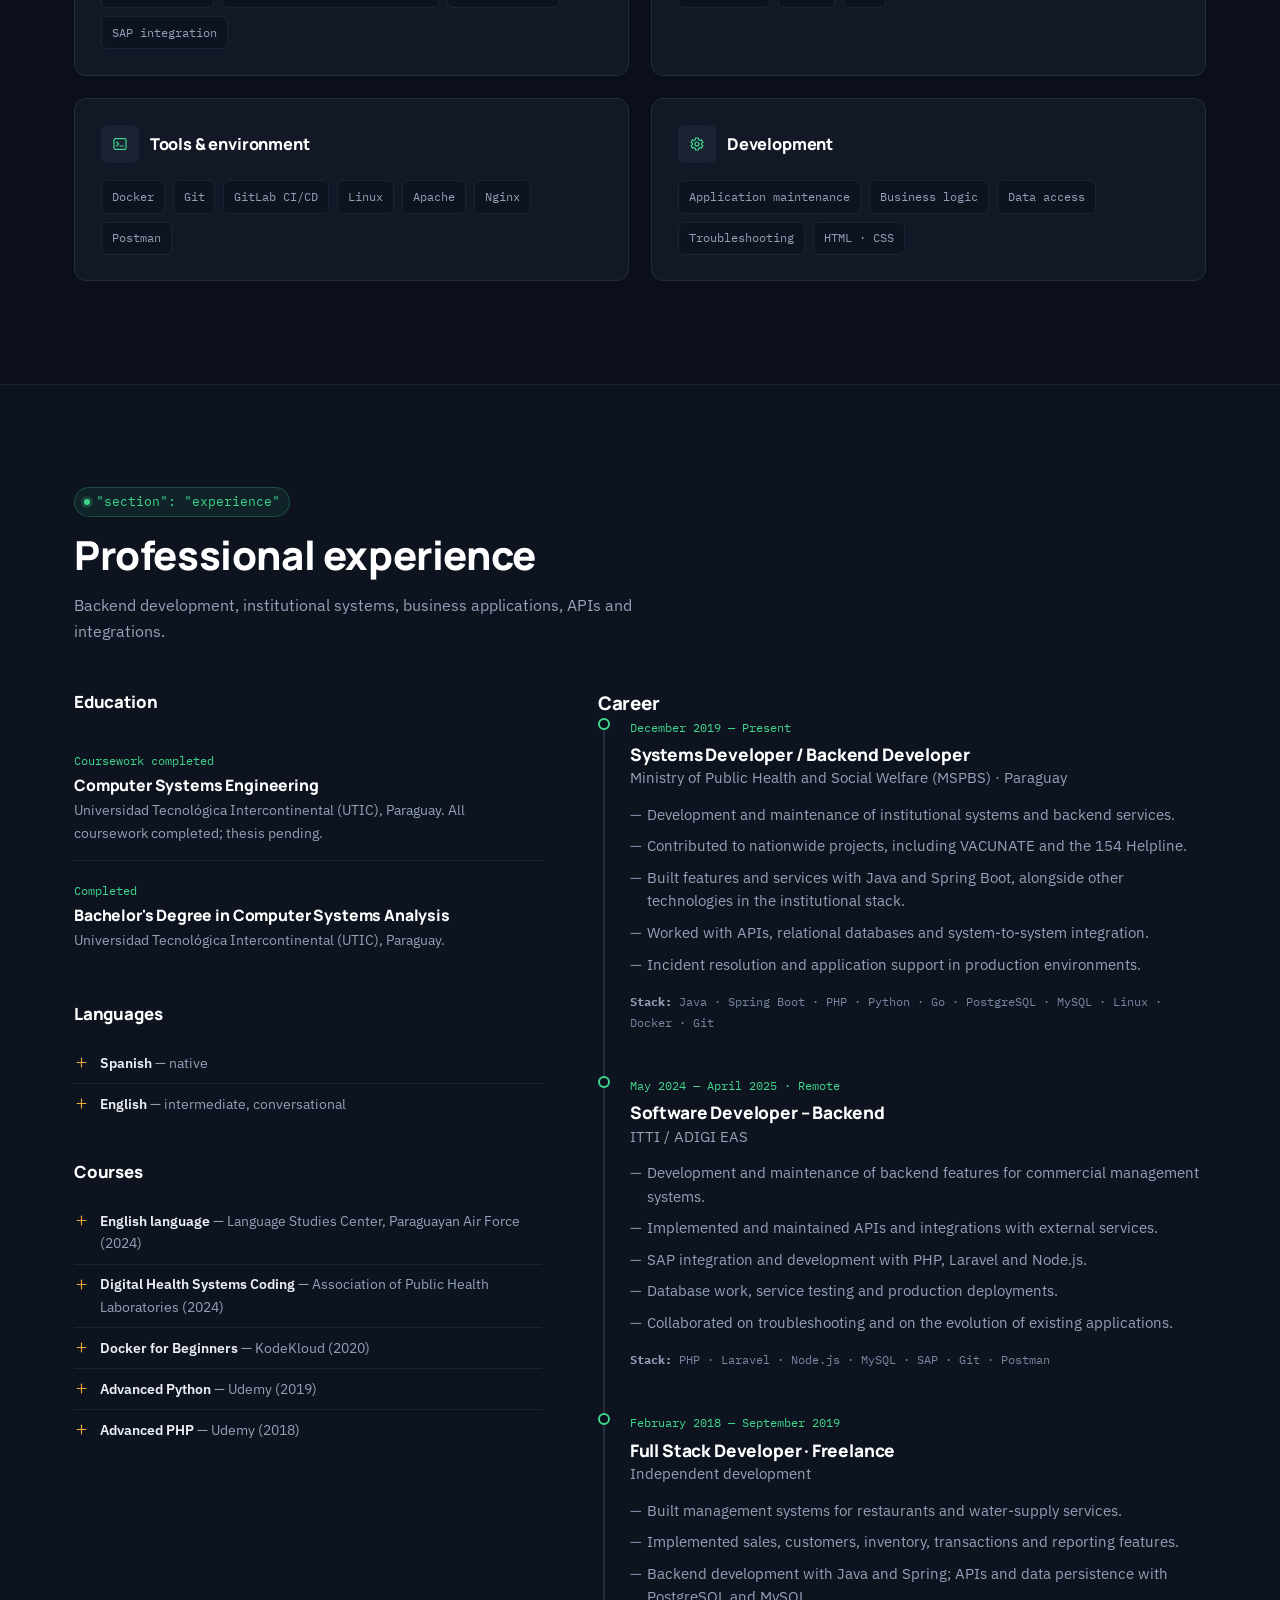
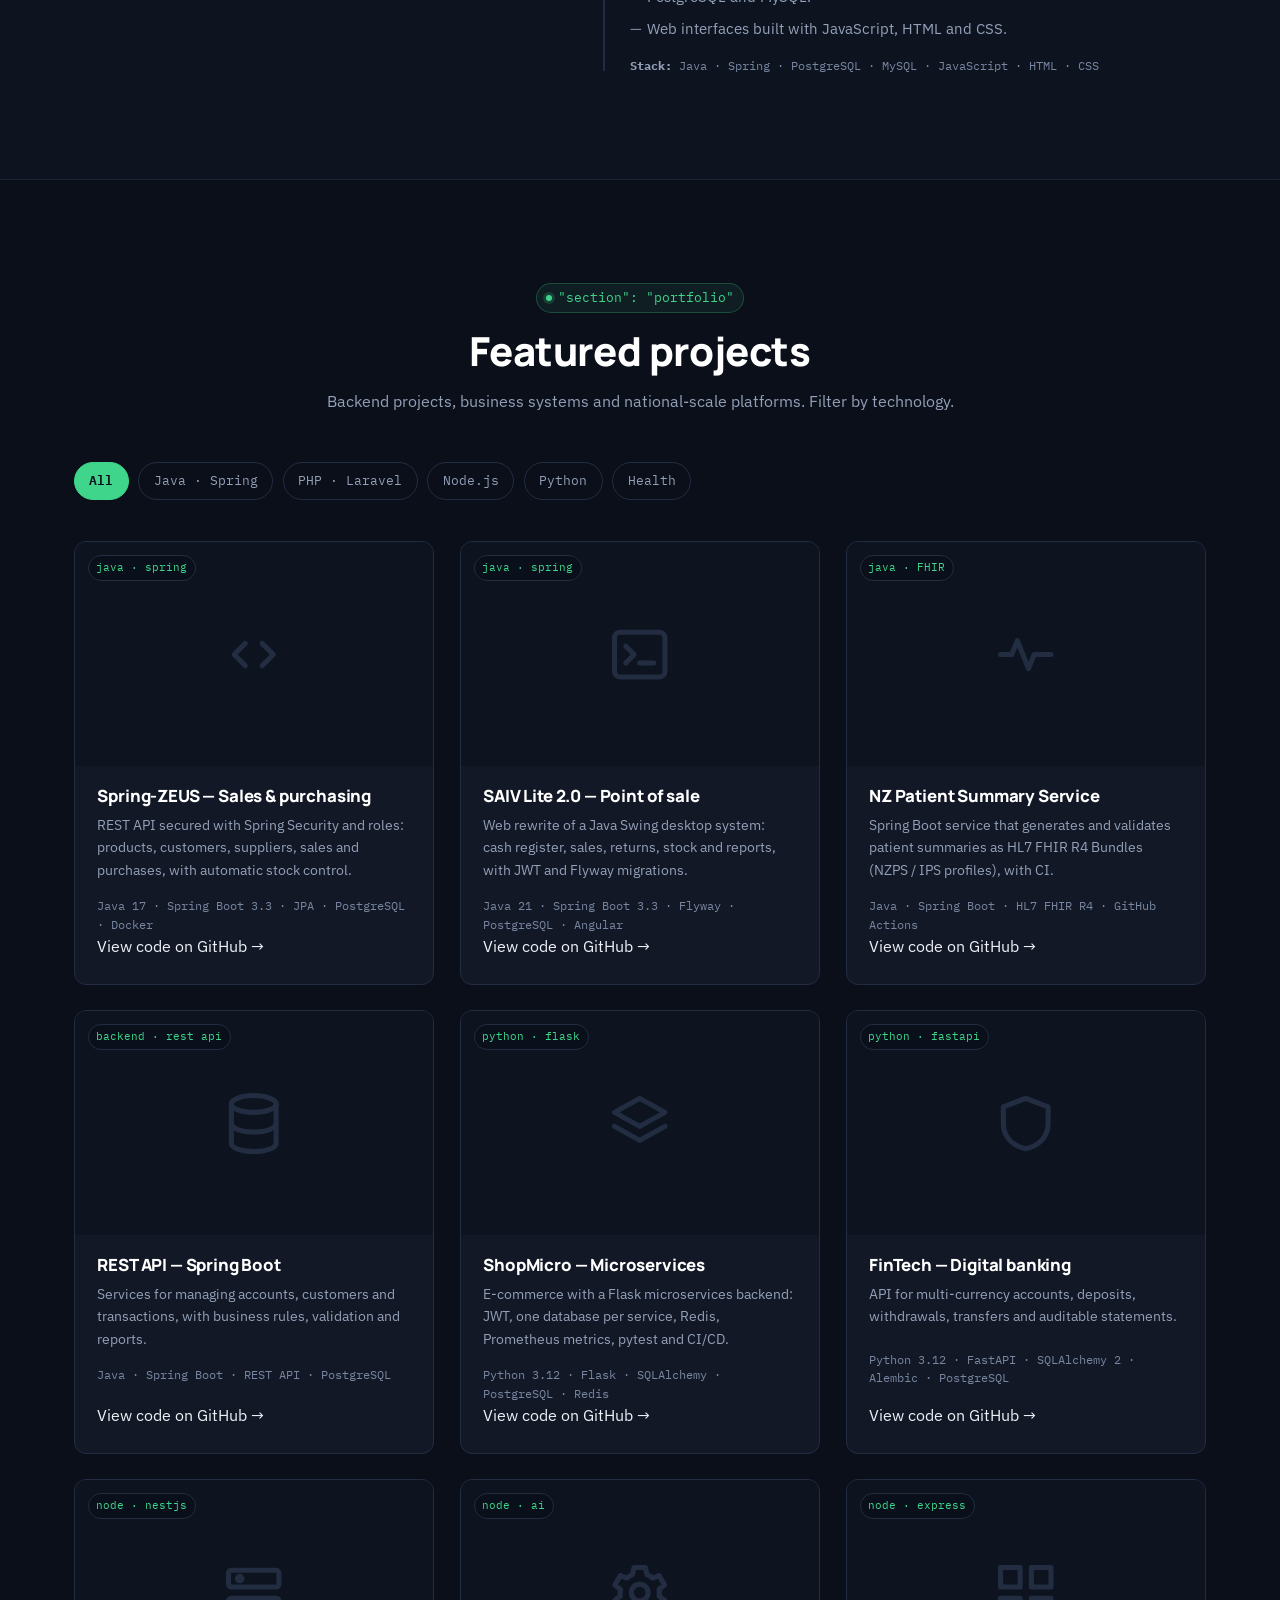
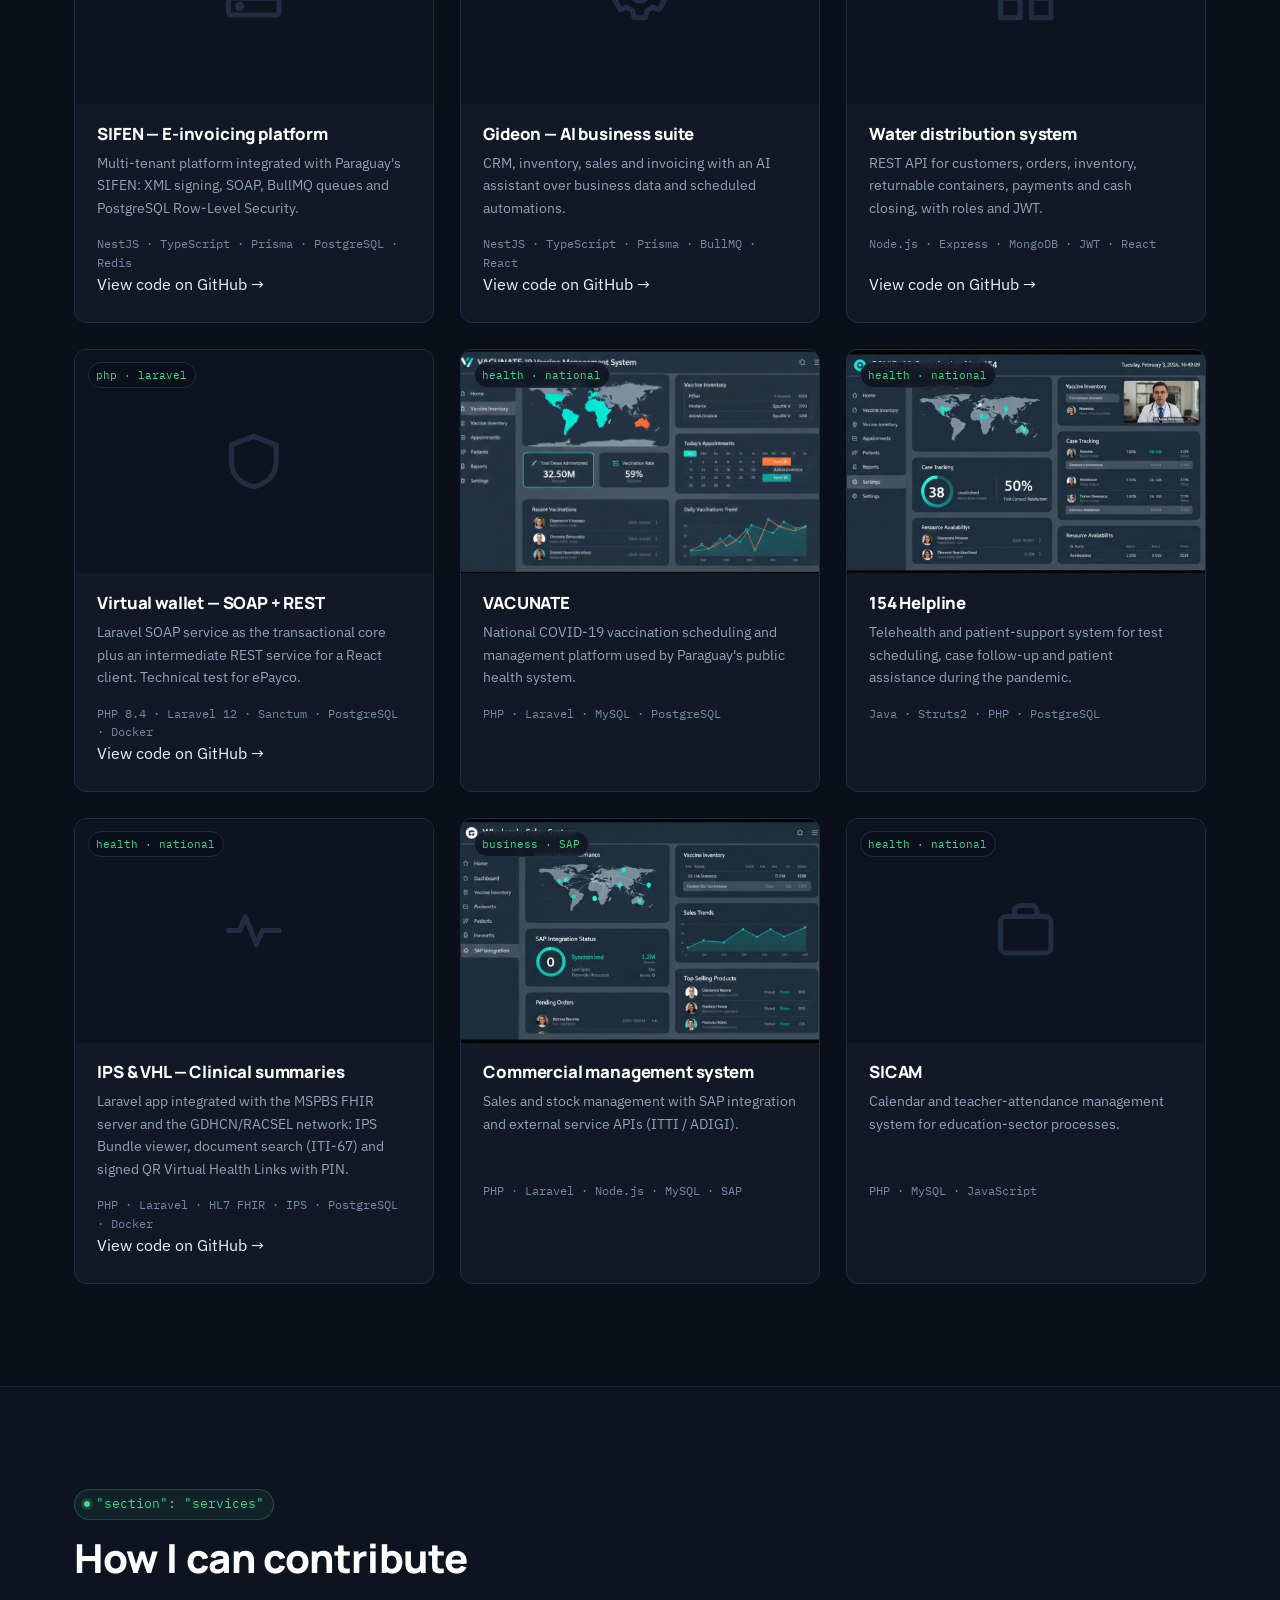
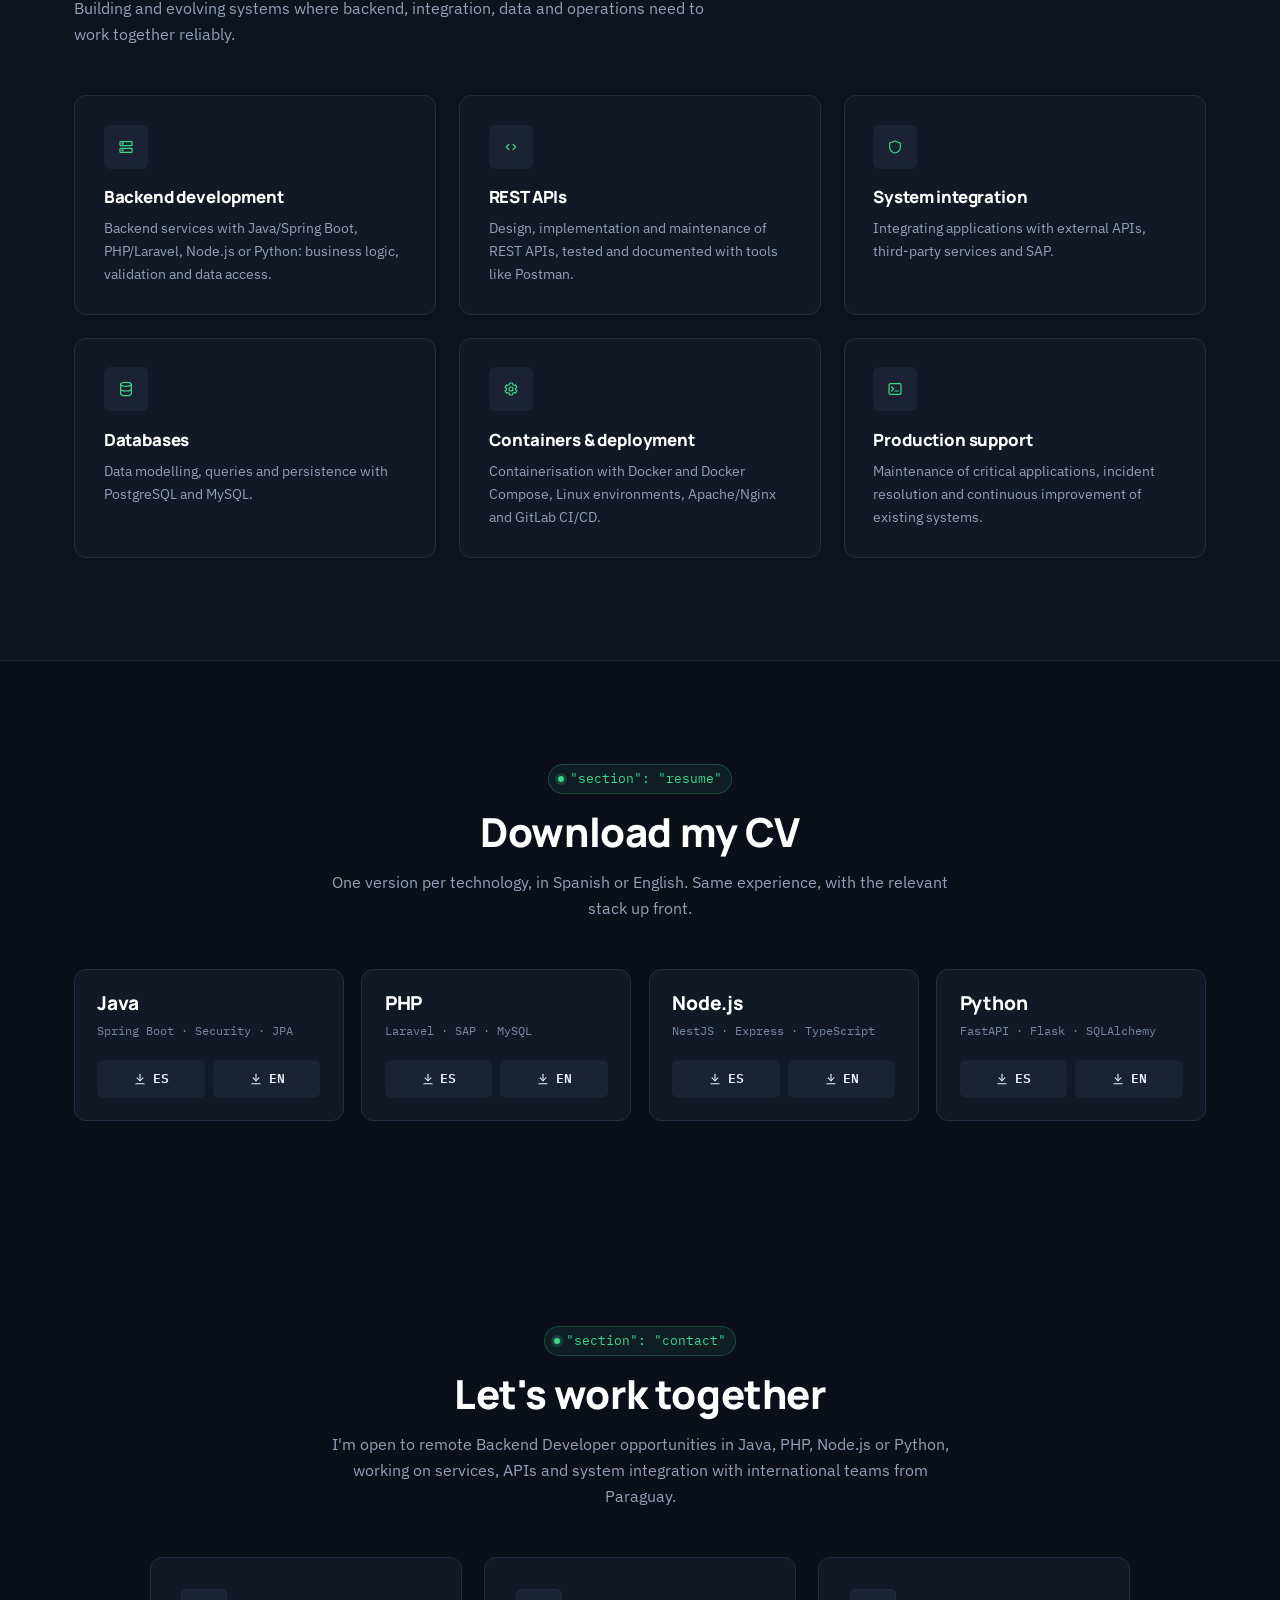
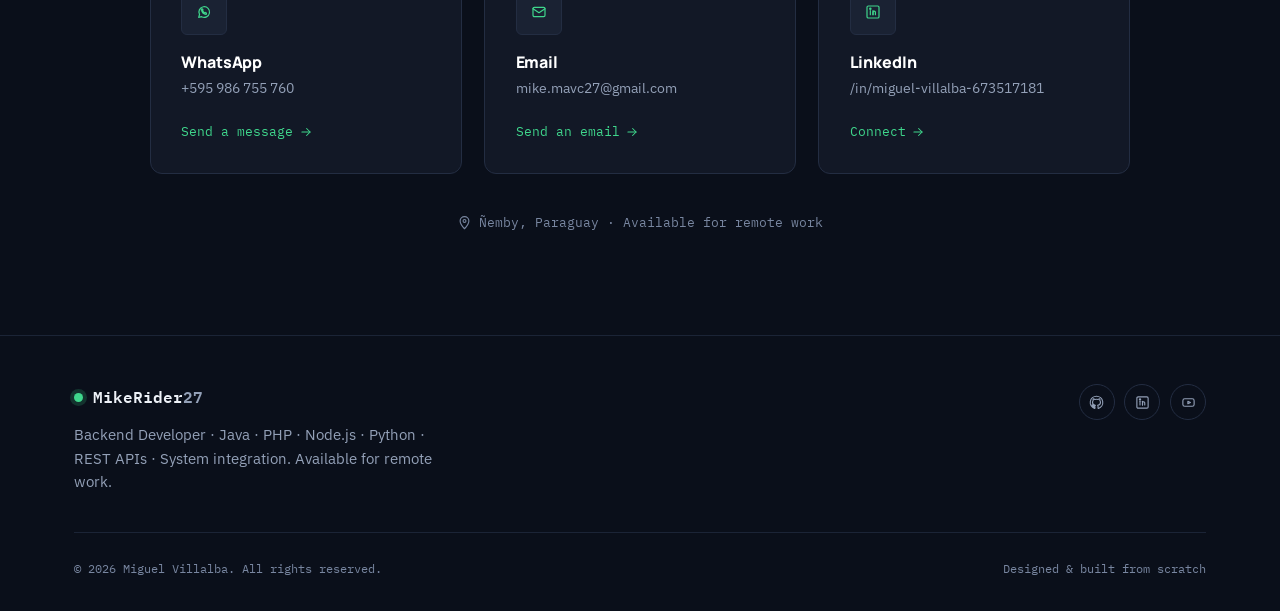
==== commit 2fdce6bf: "Add phone to CVs and month-level dates for ADIGI and freelance - Phone +595 986 755 760 in the CV co" ====
--- a/index.html
+++ b/index.html
@@ -832,7 +832,7 @@
 
             <div class="tl-item">
 
-              <span class="when" data-en="2024 — 2025 · Remote">2024 — 2025 · Remoto</span>
+              <span class="when" data-en="May 2024 — April 2025 · Remote">Mayo 2024 — Abril 2025 · Remoto</span>
 
               <h4 data-en="Software Developer – Backend">Desarrollador de Software – Backend</h4>
 
@@ -874,7 +874,7 @@
 
             <div class="tl-item">
 
-              <span class="when">2018 — 2019</span>
+              <span class="when" data-en="February 2018 — September 2019">Febrero 2018 — Septiembre 2019</span>
 
               <h4 data-en="Full Stack Developer · Freelance">Desarrollador Full Stack · Freelance</h4>
 
